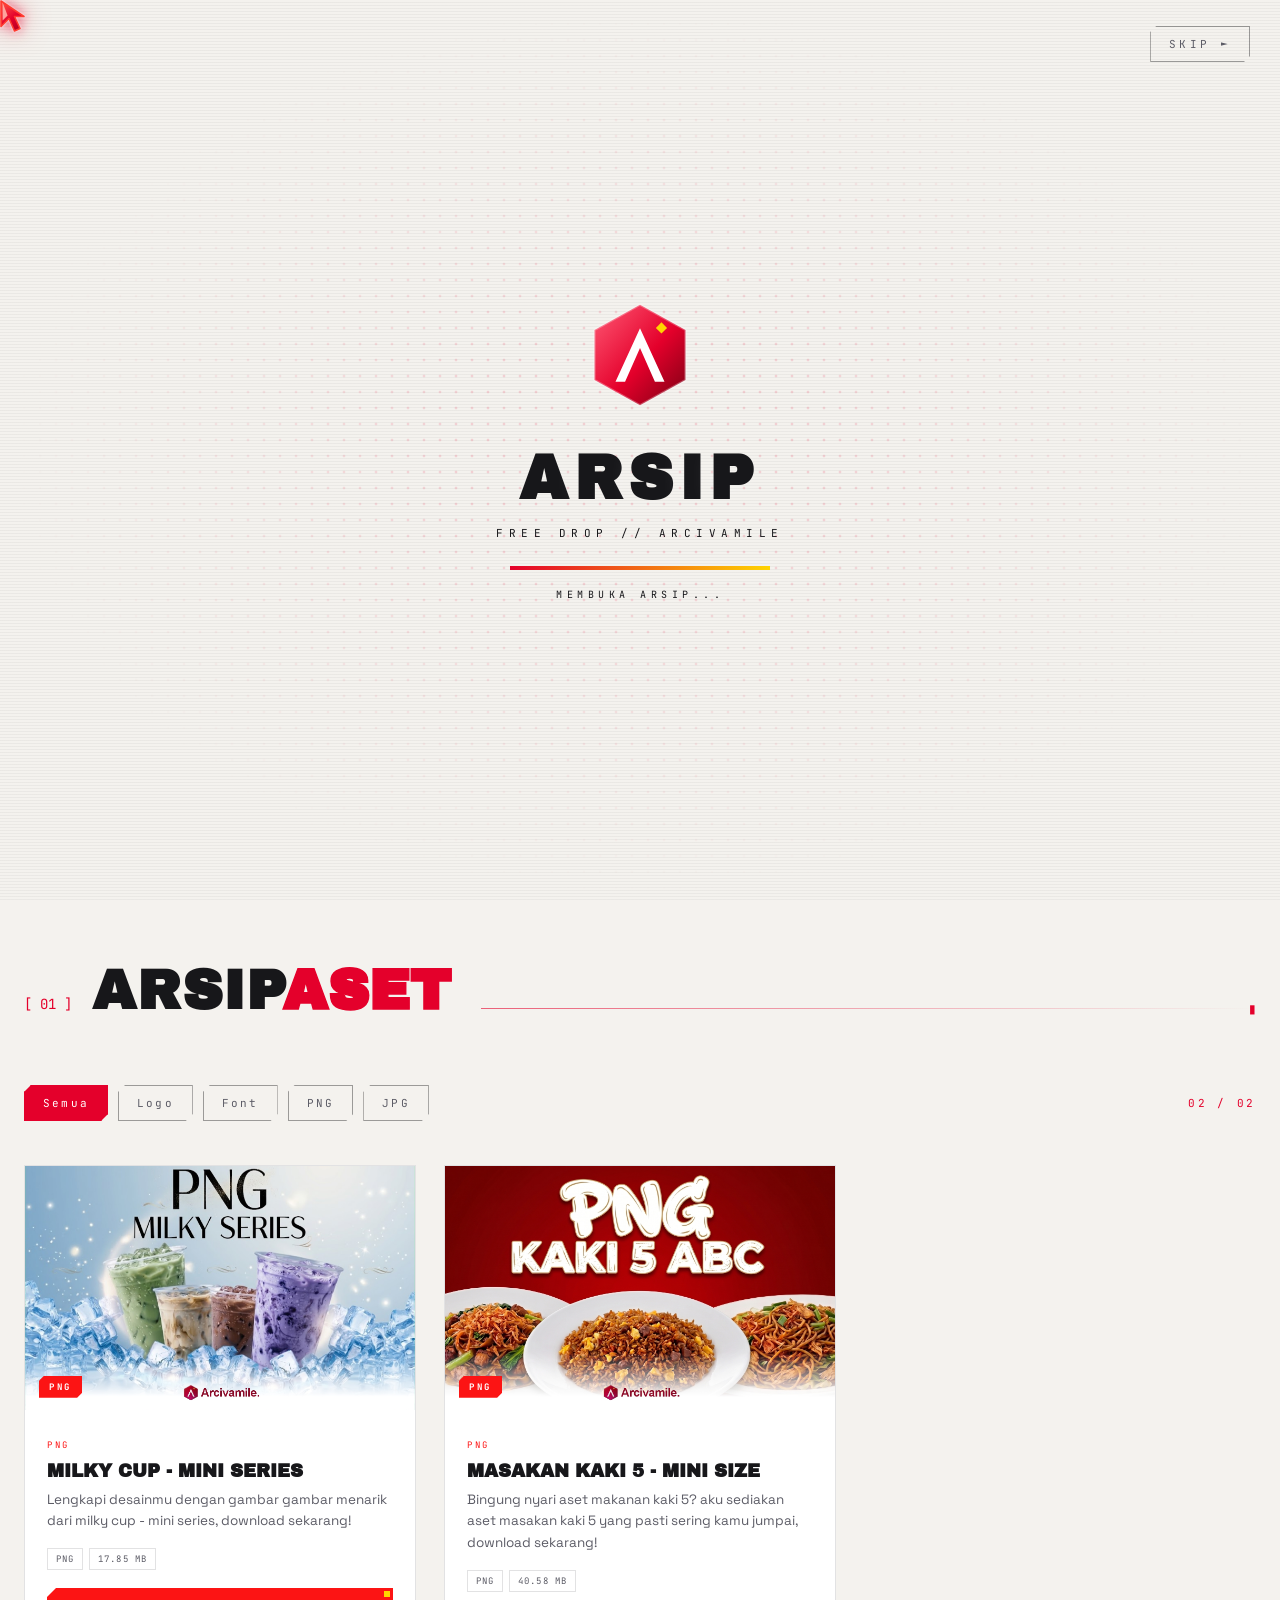
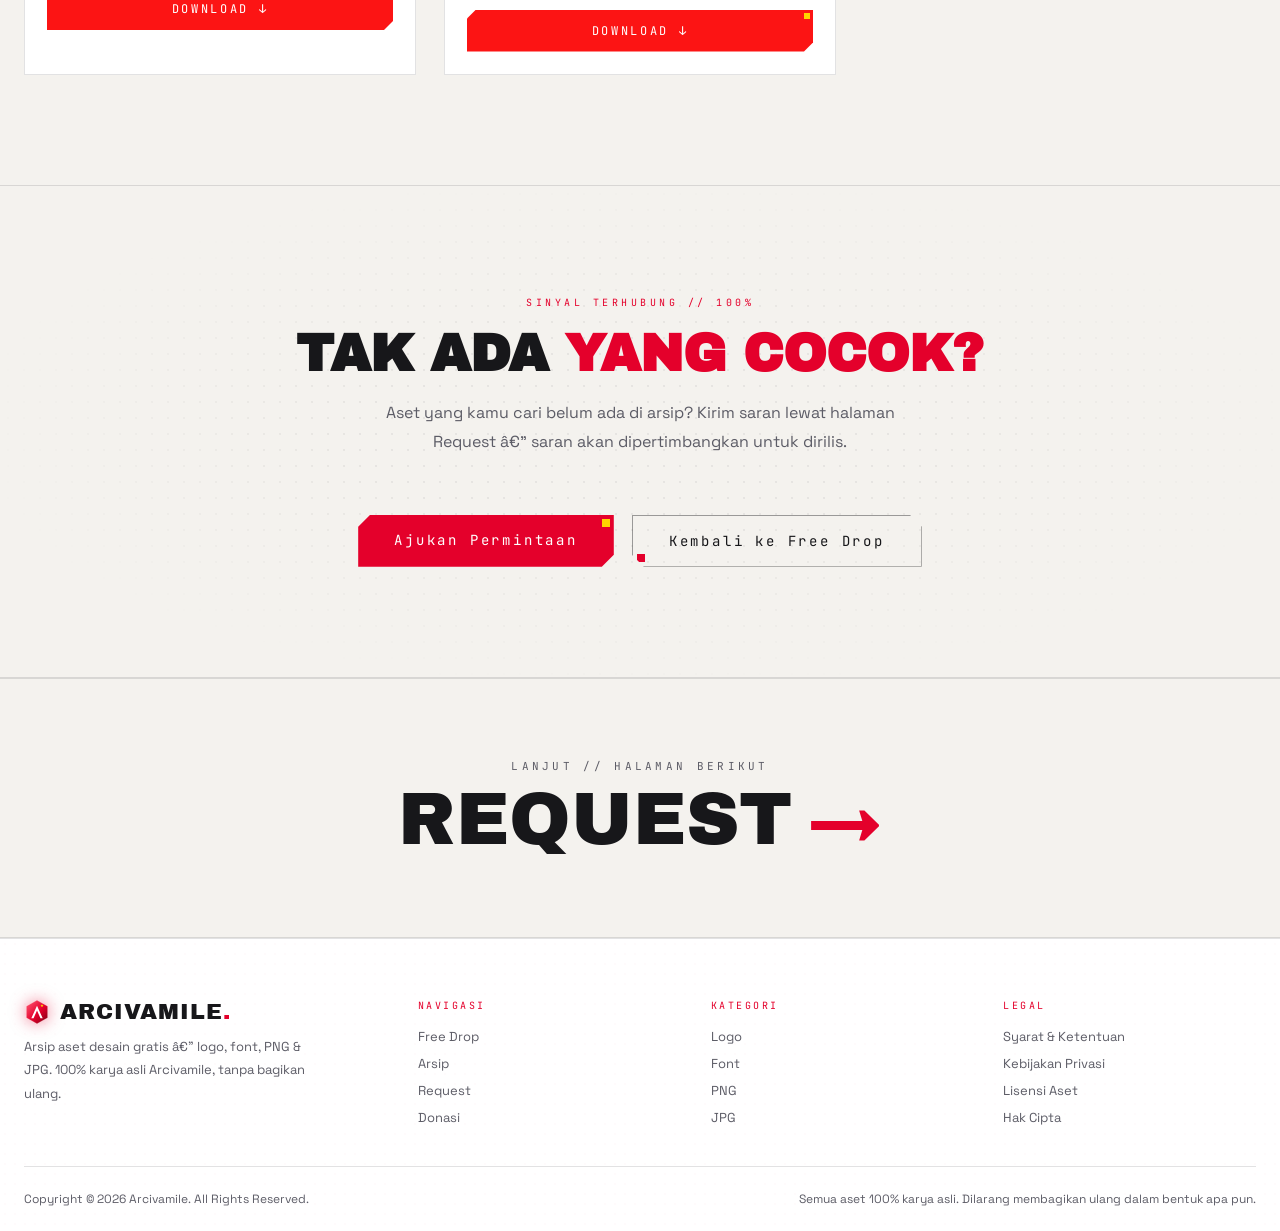
==== arsip.html @ 3e93677a "SEO Updates" ====
<!DOCTYPE html>
<html lang="id" data-theme="light">
<head>
  <meta charset="UTF-8">
  <meta name="viewport" content="width=device-width, initial-scale=1.0">
  <meta name="theme-color" content="#e4002b">
  <!-- ===== GA4 ANALYTICS ===== -->
  <script async src="https://www.googletagmanager.com/gtag/js?id=G-QKJG3S0D83"></script>
  <script>
    window.dataLayer = window.dataLayer || [];
    function gtag() { dataLayer.push(arguments); }
    gtag('js', new Date());
    gtag('config', 'G-QKJG3S0D83');
  </script>
  <link rel="icon" type="image/x-icon" href="favicon/favicon.ico">
  <link rel="icon" type="image/png" sizes="32x32" href="favicon/favicon-32x32.png">
  <link rel="icon" type="image/png" sizes="16x16" href="favicon/favicon-16x16.png">
  <link rel="apple-touch-icon" sizes="180x180" href="favicon/apple-touch-icon.png">
  <link rel="manifest" href="favicon/site.webmanifest">
  <title>ARSIP â€” Unduh Aset Desain Gratis: Logo, Font, PNG &amp; JPG | Arcivamile</title>
  <meta name="description" content="Unduh aset desain gratis 100% karya asli Arcivamile: pack logo, font, PNG transparan & gambar JPG resolusi tinggi. Gratis personal & komersial.">
  <link rel="canonical" href="https://arcivamile.my.id/arsip">
  <meta property="og:type" content="website">
  <meta property="og:site_name" content="ARCIVAMILE">
  <meta property="og:title" content="ARSIP - ARCIVAMILE â€” Aset Desain Gratis">
  <meta property="og:description" content="Semua kategori dalam satu tempat: logo, font, PNG &amp; JPG siap unduh. 100% Gratis">
  <meta property="og:image" content="https://arcivamile.my.id/img/ogdata.png">
  <meta property="og:image:type" content="image/png">
  <meta property="og:image:width" content="1362">
  <meta property="og:image:height" content="639">
  <meta property="og:url" content="https://arcivamile.my.id/arsip">
  <meta name="twitter:card" content="summary_large_image">
  <meta name="twitter:title" content="ARSIP - ARCIVAMILE â€” Aset Desain Gratis">
  <meta name="twitter:description" content="Semua kategori dalam satu tempat: logo, font, PNG &amp; JPG siap unduh. 100% Gratis">
  <meta name="twitter:image" content="https://arcivamile.my.id/img/ogdata.png">
  <script type="application/ld+json">
  {
    "@context": "https://schema.org",
    "@graph": [
      {
        "@type": "WebSite",
        "@id": "https://arcivamile.my.id/#website",
        "name": "ARCIVAMILE",
        "url": "https://arcivamile.my.id/",
        "inLanguage": "id-ID"
      },
      {
        "@type": "BreadcrumbList",
        "@id": "https://arcivamile.my.id/arsip#breadcrumb",
        "itemListElement": [
          {
            "@type": "ListItem",
            "position": 1,
            "name": "Free Drop",
            "item": "https://arcivamile.my.id/freedrop"
          },
          {
            "@type": "ListItem",
            "position": 2,
            "name": "Arsip Aset",
            "item": "https://arcivamile.my.id/arsip"
          }
        ]
      },
      {
        "@type": "ItemList",
        "@id": "https://arcivamile.my.id/arsip#aset",
        "name": "Arsip Aset Gratis Arcivamile",
        "itemListElement": [
          {
            "@type": "ListItem",
            "position": 1,
            "name": "MILKY CUP - MINI SERIES",
            "url": "https://arcivamile.my.id/arsip",
            "image": "https://arcivamile.my.id/img/thumb/pngmilkseries.jpg"
          },
          {
            "@type": "ListItem",
            "position": 2,
            "name": "MASAKAN KAKI 5 - MINI SIZE",
            "url": "https://arcivamile.my.id/arsip",
            "image": "https://arcivamile.my.id/img/thumb/kaki5abc.jpg"
          }
        ]
      }
    ]
  }
  </script>
  <script>
    (function () {
      var t = localStorage.getItem('zzz-theme');
      document.documentElement.setAttribute('data-theme', t === 'dark' ? 'dark' : 'light');
    })();
  </script>
  <link rel="preconnect" href="https://fonts.googleapis.com">
  <link rel="preconnect" href="https://fonts.gstatic.com" crossorigin>
  <link href="https://fonts.googleapis.com/css2?family=Archivo+Black&family=Space+Grotesk:wght@300;400;500;700&family=JetBrains+Mono:wght@400;700&display=swap" rel="stylesheet">
  <link rel="stylesheet" href="css/style.css">
  <link rel="stylesheet" href="css/freebies.css">
</head>
<body>

  <!-- ===== INTRO ===== -->
  <div class="intro" id="intro">
    <div class="intro-noise"></div>
    <div class="intro-halftone"></div>
    <button class="intro-skip" id="introSkip">SKIP &#9658;</button>
    <div class="intro-center">
      <div class="intro-logo" id="introLogo">
        <svg class="logo-svg" viewBox="0 0 48 48" aria-hidden="true">
          <defs>
            <linearGradient id="lgIntro" x1="0" y1="0" x2="1" y2="1">
              <stop offset="0" stop-color="#ff5a75"/>
              <stop offset="0.55" stop-color="#e4002b"/>
              <stop offset="1" stop-color="#7a0013"/>
            </linearGradient>
          </defs>
          <path d="M24 2.5 L43.5 13.3 V34.7 L24 45.5 L4.5 34.7 V13.3 Z" fill="url(#lgIntro)"/>
          <path d="M24 2.5 L43.5 13.3 V34.7 L24 45.5 L4.5 34.7 V13.3 Z" fill="none" stroke="rgba(255,255,255,.28)" stroke-width="1"/>
          <path d="M24 12.5 L34.5 35.5 H30.4 L24 21 L17.6 35.5 H13.5 Z" fill="#fff"/>
          <path d="M33.2 10 L35.6 12.4 L33.2 14.8 L30.8 12.4 Z" fill="#ffd400"/>
        </svg>
      </div>
      <h1 class="intro-name" id="introName">ARSIP</h1>
      <p class="intro-sub">FREE DROP // ARCIVAMILE</p>
      <div class="intro-bar"><i></i></div>
      <p class="intro-loading">MEMBUKA ARSIP<span class="load-dots">...</span></p>
    </div>
  </div>

  <!-- ===== THEME FLASH ===== -->
  <div class="theme-flash" id="themeFlash"></div>

  <!-- ===== SCROLL PROGRESS ===== -->
  <div class="scroll-progress"><i id="scrollBar"></i></div>

  <!-- ===== NAVBAR ===== -->
  <header class="navbar" id="navbar">
    <div class="navbar-inner">
      <span class="nav-corner nc-tl"></span>
      <span class="nav-corner nc-tr"></span>
      <span class="nav-corner nc-bl"></span>
      <span class="nav-corner nc-br"></span>

      <a href="freedrop" class="logo" data-logo>
        <span class="logo-box">
          <svg class="logo-svg" viewBox="0 0 48 48" aria-hidden="true">
            <defs>
              <linearGradient id="lgNav" x1="0" y1="0" x2="1" y2="1">
                <stop offset="0" stop-color="#ff5a75"/>
                <stop offset="0.55" stop-color="#e4002b"/>
                <stop offset="1" stop-color="#7a0013"/>
              </linearGradient>
            </defs>
            <path d="M24 2.5 L43.5 13.3 V34.7 L24 45.5 L4.5 34.7 V13.3 Z" fill="url(#lgNav)"/>
            <path d="M24 2.5 L43.5 13.3 V34.7 L24 45.5 L4.5 34.7 V13.3 Z" fill="none" stroke="rgba(255,255,255,.28)" stroke-width="1"/>
            <path d="M24 12.5 L34.5 35.5 H30.4 L24 21 L17.6 35.5 H13.5 Z" fill="#fff"/>
            <path d="M33.2 10 L35.6 12.4 L33.2 14.8 L30.8 12.4 Z" fill="#ffd400"/>
          </svg>
        </span>
        <span class="logo-text">ARCIVAMILE<span class="logo-dot">.</span></span>
      </a>
      <span class="nav-tag"><i></i><b>FREE DROP</b> // 2026</span>
      <span class="nav-stripe" aria-hidden="true"></span>

      <nav class="nav-links" id="navLinks">
        <a href="freedrop" class="nav-link" data-num="01"><span class="nav-txt">Free Drop</span></a>
        <a href="arsip" class="nav-link active" data-num="02"><span class="nav-txt">Arsip</span></a>
        <a href="request" class="nav-link" data-num="03"><span class="nav-txt">Request</span></a>
        <span class="nav-indicator" id="navIndicator"></span>
      </nav>

      <div class="navbar-right">
        <button class="theme-toggle" id="themeToggle" aria-label="Ganti tema cahaya">
          <span class="tt-sun">&#9728;</span>
          <span class="tt-knob"></span>
          <span class="tt-moon">&#9788;</span>
        </button>
        <a href="arsip" class="nav-cta">Unduh Aset<span class="cta-corners"></span></a>
      </div>

      <button class="burger" id="burger" aria-label="Menu">
        <span></span><span></span><span></span>
      </button>
    </div>
  </header>

  <!-- ===== MOBILE MENU ===== -->
  <div class="mobile-menu" id="mobileMenu">
    <div class="mobile-menu-bg" id="mobileMenuBg"></div>
    <nav class="mobile-menu-links">
      <a href="freedrop" data-num="01">Free Drop</a>
      <a href="arsip" data-num="02" class="active">Arsip</a>
      <a href="request" data-num="03">Request</a>
    </nav>
    <div class="mobile-menu-foot">
      <span>LINK AKTIF // ARSIP</span>
      <span class="mm-static">&#9612;&#9612;&#9612;&#9612;&#9612;&#9612;&#9612;</span>
    </div>
  </div>

  <!-- ===== HERO ARSIP ===== -->
  <section class="fd-hero" id="top">
    <div class="hero-halftone"></div>
    <div class="fd-grid-bg" aria-hidden="true"></div>
    <svg class="fd-reticle" viewBox="0 0 100 100" aria-hidden="true">
      <g fill="none" stroke="rgba(255,255,255,.22)" stroke-width="1.2">
        <circle cx="50" cy="50" r="20"/>
        <circle cx="50" cy="50" r="42" stroke-dasharray="3 7" opacity=".4"/>
        <line x1="50" y1="18" x2="50" y2="30"/>
        <line x1="50" y1="70" x2="50" y2="82"/>
        <line x1="18" y1="50" x2="30" y2="50"/>
        <line x1="70" y1="50" x2="82" y2="50"/>
      </g>
    </svg>
    <div class="fd-vert vert-l">ARSIP ASET // VOL.01</div>
    <div class="fd-vert vert-r">DOWNLOAD / ARCIVAMILE</div>

    <div class="fd-hero-inner">
      <div class="hero-brackets" aria-hidden="true">
        <i class="br-tl"></i><i class="br-tr"></i><i class="br-bl"></i><i class="br-br"></i>
      </div>
      <p class="hero-kicker reveal">// FREE DROP â€” ARSIP ASET GRATIS</p>
      <h1 class="fd-title">
        <span class="line line-1">
          <span class="glitch" data-text="ARSIP">ARSIP</span>
        </span>
        <span class="line line-2">
          <span class="glitch" data-text="ASET.">ASET.</span>
        </span>
      </h1>
      <p class="hero-sub reveal">Semua kategori dalam satu tempat â€” <span class="hl">logo</span>, <span class="hl">font</span>, sampai <span class="hl">PNG</span> &amp; <span class="hl">JPG</span> siap unduh.</p>
      <div class="fd-stats reveal">
        <div class="fd-stat"><b id="statArsip">07</b><span>ARSIP</span></div>
        <div class="fd-stat"><b id="statKategori">07</b><span>KATEGORI</span></div>
        <div class="fd-stat"><b>100%</b><span>GRATIS</span></div>
        <div class="fd-stat"><b>FREE</b><span>LICENSE</span></div>
      </div>
    </div>

    <div class="fd-tape" aria-hidden="true"></div>
    <div class="hero-fade" aria-hidden="true"></div>
  </section>

  <!-- ===== MARQUEE ===== -->
  <div class="marquee">
    <div class="marquee-track">
      <span class="mq-word"><i>LOGO</i></span><span class="mq-star">&#10022;</span><span class="mq-word"><i>FONT</i></span><span class="mq-star">&#10022;</span><span class="mq-word"><i>PNG</i></span><span class="mq-star">&#10022;</span><span class="mq-word"><i>JPG</i></span><span class="mq-star">&#10022;</span><span class="mq-word"><i>LOGO</i></span><span class="mq-star">&#10022;</span><span class="mq-word"><i>FONT</i></span><span class="mq-star">&#10022;</span><span class="mq-word"><i>PNG</i></span><span class="mq-star">&#10022;</span><span class="mq-word"><i>JPG</i></span><span class="mq-star">&#10022;</span><span class="mq-word"><i>LOGO</i></span><span class="mq-star">&#10022;</span><span class="mq-word"><i>FONT</i></span><span class="mq-star">&#10022;</span><span class="mq-word"><i>PNG</i></span><span class="mq-star">&#10022;</span><span class="mq-word"><i>JPG</i></span><span class="mq-star">&#10022;</span>
      <span class="mq-word"><i>LOGO</i></span><span class="mq-star">&#10022;</span><span class="mq-word"><i>FONT</i></span><span class="mq-star">&#10022;</span><span class="mq-word"><i>PNG</i></span><span class="mq-star">&#10022;</span><span class="mq-word"><i>JPG</i></span><span class="mq-star">&#10022;</span><span class="mq-word"><i>LOGO</i></span><span class="mq-star">&#10022;</span><span class="mq-word"><i>FONT</i></span><span class="mq-star">&#10022;</span><span class="mq-word"><i>PNG</i></span><span class="mq-star">&#10022;</span><span class="mq-word"><i>JPG</i></span><span class="mq-star">&#10022;</span><span class="mq-word"><i>LOGO</i></span><span class="mq-star">&#10022;</span><span class="mq-word"><i>FONT</i></span><span class="mq-star">&#10022;</span><span class="mq-word"><i>PNG</i></span><span class="mq-star">&#10022;</span><span class="mq-word"><i>JPG</i></span><span class="mq-star">&#10022;</span>
    </div>
  </div>

  <!-- ===== ARSIP ===== -->
  <section class="section fd-section" id="freebies">
    <div class="section-head reveal">
      <span class="sec-num">[ 01 ]</span>
      <h2 class="sec-title">ARSIP<span class="sec-title-accent">ASET</span></h2>
      <div class="sec-line"></div>
    </div>

    <div class="fd-filter reveal">
      <button class="fd-filter-btn active" data-filter="all">Semua</button>
      <button class="fd-filter-btn" data-filter="logo">Logo</button>
      <button class="fd-filter-btn" data-filter="font">Font</button>
      <button class="fd-filter-btn" data-filter="png">PNG</button>
      <button class="fd-filter-btn" data-filter="jpg">JPG</button>
      <span class="fd-count" id="fdCount">07 / 07</span>
    </div>

    <!--
      ============================================================
      CARA ISI ARSIP (tinggal ganti isinya, tanpa JS apa pun)
      ------------------------------------------------------------
      1. Tiap kategori di bawah sudah punya 1 kartu contoh.
         Tinggal ganti:
           - data-date    : tanggal upload (contoh: 14 Feb 2026)
           - data-format  : format file (contoh: AI / PNG)
           - data-size    : ukuran file (contoh: 10 MB)
           - data-license : lisensi (contoh: Free personal & commercial)
           - data-creator : TETAP "Karya Asli â€” Arcivamile"
              (arsip ini 100% buatan sendiri. DILARANG upload ulang
              aset kreator lain â€” melanggar hak cipta walau PU/CU)
           - <h3>         : nama aset
           - <p>          : deskripsi isi pack
           - src gambar   : taruh di img/thumb/ lalu tulis
                            src="img/thumb/nama-file.png"
           - href="#"     : ganti # dengan link download asli
                            (Google Drive / Mediafire / dll)
      2. Nambah aset lagi: salin 1 blok <article class="fd-card">,
         tempel tepat di bawah kartu kategorinya, lalu isi seperti di atas.
      3. Saat aset sudah jadi beneran, HAPUS baris ini:
         <span class="fd-card-badge">CONTOH // ISI DATA</span>
      4. Jumlah di fdCount, stat "ARSIP / KATEGORI" di hero, dan
         animasi pop semuanya OTOMATIS mengikuti jumlah kartu.
      ============================================================
    -->

    <div class="fd-grid" id="fdGrid">

      <!-- ============================================================
           ====== KATEGORI LOGO  //  warna #e4002b ======
           ============================================================ -->
      <!-- <article class="fd-card reveal"
        data-cat="logo"
        style="--tc:#e4002b"
        data-creator="Karya Asli â€” Arcivamile"
        data-date="1 Jan 2026"
        data-format="AI / PNG"
        data-size="10 MB"
        data-license="Free personal &amp; commercial">
        <span class="fd-card-badge">CONTOH // ISI DATA</span>
        <div class="fd-tile">
          <img class="fd-thumb" src="img/thumb/contoh-logo.png" alt="Logo Pack [NAMA KAMU]" onerror="this.remove()">
          <span>L</span>
          <b>LOGO</b>
        </div>
        <div class="fd-body">
          <span class="fd-cat">LOGO</span>
          <h3>Logo Pack [NAMA KAMU]</h3>
          <p>Ganti deskripsi: jelaskan isi pack ini, jumlah file, dan cocok untuk apa.</p>
          <div class="fd-meta">
            <span>AI / PNG</span><span>10 MB</span><span>0 UNDUH</span>
          </div>
          <a href="#" target="_blank" rel="noopener" class="fd-btn">DOWNLOAD &#8595;<span></span></a>
        </div>
      </article> -->

      <!-- ============================================================
           ====== KATEGORI FONT  //  warna #ff9a00 ======
           ============================================================ -->
      <!-- <article class="fd-card reveal"
        data-cat="font"
        style="--tc:#ff9a00"
        data-creator="Karya Asli â€” Arcivamile"
        data-date="1 Jan 2026"
        data-format="TTF / OTF"
        data-size="5 MB"
        data-license="Free personal &amp; commercial">
        <span class="fd-card-badge">CONTOH // ISI DATA</span>
        <div class="fd-tile">
          <img class="fd-thumb" src="img/thumb/contoh-font.png" alt="Font [NAMA FONT]" onerror="this.remove()">
          <span>F</span>
          <b>FONT</b>
        </div>
        <div class="fd-body">
          <span class="fd-cat">FONT</span>
          <h3>Font [NAMA FONT]</h3>
          <p>Ganti deskripsi: style font, jenis huruf yang didukung, dan lisensinya.</p>
          <div class="fd-meta">
            <span>TTF / OTF</span><span>5 MB</span><span>0 UNDUH</span>
          </div>
          <a href="#" target="_blank" rel="noopener" class="fd-btn">DOWNLOAD &#8595;<span></span></a>
        </div>
      </article> -->

      <!-- ============================================================
           ====== KATEGORI PNG ======
           ============================================================ -->
      <article class="fd-card reveal"
        data-cat="png"
        style="--tc:#fc1414"
        data-creator="Arcivamile"
        data-date="3 Agustus 2026"
        data-format="PNG"
        data-size="17.85 MB"
        data-license="Free personal &amp; commercial">
        <div class="fd-tile">
          <img class="fd-thumb" src="img/thumb/pngmilkseries.jpg" alt="MILKY CUP - MINI SERIES" onerror="this.remove()">
          <span>P</span>
          <b>PNG</b>
        </div>
        <div class="fd-body">
          <span class="fd-cat">PNG</span>
          <h3>MILKY CUP - MINI SERIES</h3>
          <p>Lengkapi desainmu dengan gambar gambar menarik dari milky cup - mini series, download sekarang!</p>
          <div class="fd-meta">
            <span>PNG</span><span>17.85 MB</span>
          </div>
          <a href="https://drive.google.com/uc?export=download&id=1bR7w0iiPsWWa10v8Jj8x-UbnvpKACyRV" target="_blank" rel="noopener" class="fd-btn">DOWNLOAD &#8595;<span></span></a>
        </div>
      </article>

      <article class="fd-card reveal"
        data-cat="png"
        style="--tc:#fc1414"
        data-creator="Arcivamile"
        data-date="7 Agustus 2026"
        data-format="PNG"
        data-size="40.58 MB"
        data-license="Free personal &amp; commercial">
        <div class="fd-tile">
          <img class="fd-thumb" src="img/thumb/kaki5abc.jpg" alt="MASAKAN KAKI 5 - LITE" onerror="this.remove()">
          <span>P</span>
          <b>PNG</b>
        </div>
        <div class="fd-body">
          <span class="fd-cat">PNG</span>
          <h3>MASAKAN KAKI 5 - MINI SIZE</h3>
          <p>Bingung nyari aset makanan kaki 5? aku sediakan aset masakan kaki 5 yang pasti sering kamu jumpai, download sekarang!</p>
          <div class="fd-meta">
            <span>PNG</span><span>40.58 MB</span>
          </div>
          <a href="https://download1589.mediafire.com/7qdciory84yg0Iz1JjrLqosnZ5nzTfSqccRGKcXaoCGQ8jOcPN2BSJCVxzJrerNNorJxx2PA3LsjPiyZLJ-n9_Qzs8KrALTJXCuNfYdCoCXHG_ddX9YHVL3aZVJBpqtbik0mRMerPYYU7kjCzPIOdVvntgNpPbCtxyXJqcjJkA/eexyzyq9jkrub5d/MASAKAN+KAKI+5+ABC+-+LITE.zip" target="_blank" rel="noopener" class="fd-btn">DOWNLOAD &#8595;<span></span></a>
        </div>
      </article>

      <!-- ============================================================
           ====== KATEGORI JPG  //  warna #8a8aff ======
           ============================================================ -->
      <!-- <article class="fd-card reveal"
        data-cat="jpg"
        style="--tc:#8a8aff"
        data-creator="Karya Asli â€” Arcivamile"
        data-date="-"
        data-format="JPG"
        data-size="0 MB"
        data-license="Free personal &amp; commercial">
        <span class="fd-card-badge">PROSES</span>
        <div class="fd-tile">
          <img class="fd-thumb" src="img/thumb/contoh-jpg.jpg" alt="JPG Image" onerror="this.remove()">
          <span>J</span>
          <b>JPG</b>
        </div>
        <div class="fd-body">
          <span class="fd-cat">JPG</span>
          <h3>JPG Image</h3>
          <p>Deskripsi</p>
          <div class="fd-meta">
            <span>JPG</span><span>0 MB</span>
          </div>
          <a href="#" target="_blank" rel="noopener" class="fd-btn">DOWNLOAD &#8595;<span></span></a>
        </div>
      </article> -->

    </div>

    <div class="fd-empty" id="fdEmpty">
      <span class="fd-empty-label">ARSIP KOSONG</span>
      <h3>Belum Ada Aset di Kategori Ini</h3>
      <p>Geser ke kategori lain, atau ajukan permintaan aset gratis.</p>
    </div>
  </section>

  <!-- ===== CTA ===== -->
  <section class="fd-cta">
    <div class="hero-halftone"></div>
    <div class="fd-cta-inner reveal">
      <span class="cp-label">SINYAL TERHUBUNG // 100%</span>
      <h2 class="fd-cta-title">TAK ADA <span class="hl">YANG COCOK?</span></h2>
      <p>Aset yang kamu cari belum ada di arsip? Kirim saran lewat halaman Request â€” saran akan dipertimbangkan untuk dirilis.</p>
      <div class="hero-cta">
        <a href="request" class="btn btn-red">Ajukan Permintaan<span></span></a>
        <a href="freedrop" class="btn btn-ghost">Kembali ke Free Drop<span></span></a>
      </div>
    </div>
  </section>

  <!-- ===== LANJUT KE REQUEST ===== -->
  <section class="fd-next">
    <a href="request" class="fd-next-link">
      <span class="fd-next-label">LANJUT // HALAMAN BERIKUT</span>
      <span class="fd-next-title">REQUEST<span class="fd-next-arrow">&#8594;</span></span>
    </a>
  </section>

  <!-- ===== FOOTER ===== -->
  <footer class="footer">
    <div class="footer-noise"></div>
    <div class="footer-top">
      <div class="footer-brand">
        <div class="footer-logo-row">
          <span class="footer-logo">
            <svg class="logo-svg" viewBox="0 0 48 48" aria-hidden="true">
              <defs>
                <linearGradient id="lgFoot" x1="0" y1="0" x2="1" y2="1">
                  <stop offset="0" stop-color="#ff5a75"/>
                  <stop offset="0.55" stop-color="#e4002b"/>
                  <stop offset="1" stop-color="#7a0013"/>
                </linearGradient>
              </defs>
              <path d="M24 2.5 L43.5 13.3 V34.7 L24 45.5 L4.5 34.7 V13.3 Z" fill="url(#lgFoot)"/>
              <path d="M24 2.5 L43.5 13.3 V34.7 L24 45.5 L4.5 34.7 V13.3 Z" fill="none" stroke="rgba(255,255,255,.28)" stroke-width="1"/>
              <path d="M24 12.5 L34.5 35.5 H30.4 L24 21 L17.6 35.5 H13.5 Z" fill="#fff"/>
              <path d="M33.2 10 L35.6 12.4 L33.2 14.8 L30.8 12.4 Z" fill="#ffd400"/>
            </svg>
          </span>
          <span class="footer-name">ARCIVAMILE<span class="logo-dot">.</span></span>
        </div>
        <p>Arsip aset desain gratis â€” logo, font, PNG &amp; JPG. 100% karya asli Arcivamile, tanpa bagikan ulang.</p>
      </div>
      <div class="footer-col">
        <span class="footer-col-title">NAVIGASI</span>
        <a href="freedrop">Free Drop</a>
        <a href="arsip">Arsip</a>
        <a href="request">Request</a>
        <a href="freedrop#donasi">Donasi</a>
      </div>
      <div class="footer-col">
        <span class="footer-col-title">KATEGORI</span>
        <a href="arsip">Logo</a>
        <a href="arsip">Font</a>
        <a href="arsip">PNG</a>
        <a href="arsip">JPG</a>
      </div>
      <div class="footer-col">
        <span class="footer-col-title">LEGAL</span>
        <a href="#" data-legal="terms">Syarat &amp; Ketentuan</a>
        <a href="#" data-legal="privacy">Kebijakan Privasi</a>
        <a href="#" data-legal="license">Lisensi Aset</a>
        <a href="#" data-legal="copyright">Hak Cipta</a>
      </div>
    </div>
    <div class="footer-bottom">
      <p>Copyright &copy; 2026 Arcivamile. All Rights Reserved.</p>
      <p class="footer-tip">Semua aset 100% karya asli. Dilarang membagikan ulang dalam bentuk apa pun.</p>
    </div>
  </footer>

  <!-- ===== POPUP INFO DOWNLOAD ===== -->
  <div class="fd-modal" id="fdModal">
    <div class="fd-modal-bg" id="fdModalBg"></div>
    <div class="fd-modal-panel">
      <span class="fd-modal-cat" id="mCat">ASET</span>
      <h3 id="mTitle">Judul Aset</h3>
      <p id="mDesc">Deskripsi aset.</p>
      <div class="fd-modal-info">
        <div><span>KREATOR</span><b id="mCreator">-</b></div>
        <div><span>DIUPLOAD</span><b id="mDate">-</b></div>
        <div><span>FORMAT</span><b id="mFormat">-</b></div>
        <div><span>UKURAN</span><b id="mSize">-</b></div>
        <div class="fd-modal-license"><span>LISENSI</span><b id="mLicense">-</b></div>
      </div>
      <p class="fd-modal-note">Aset ini merupakan karya asli Arcivamile. Dengan mengunduh, kamu menyatakan tidak akan membagikan ulang aset ini dalam bentuk apa pun.</p>
      <div class="fd-modal-guard" id="fdGuard">
        <div class="fd-guard-box">
          <span class="fd-guard-label">VERIFIKASI MANUSIA // ANTI-SPAM</span>
          <div id="cf-turnstile"></div>
          <button type="button" class="fd-guard-fallback" id="fdGuardFallback" hidden>SAYA BUKAN ROBOT &#10003;</button>
          <label class="fd-guard-agree">
            <input type="checkbox" id="fdAgree">
            <span>Saya setuju untuk <b>tidak membagikan ulang</b> aset ini, dan mengakui bahwa aset ini adalah <b>karya asli Arcivamile</b>. Dilarang mengunggah ulang dalam bentuk apa pun.</span>
          </label>
          <p class="fd-guard-msg" id="fdGuardMsg"></p>
        </div>
      </div>
      <div class="fd-modal-actions">
        <a href="#" target="_blank" rel="noopener" class="btn btn-red locked" id="mDownload"><span class="fd-mdl-label">VERIFIKASI DULU</span><span></span></a>
        <a href="#" class="btn btn-ghost" id="mClose">TUTUP<span></span></a>
      </div>
    </div>
  </div>

  <!-- cursor -->
  <div class="cursor" id="cursor" aria-hidden="true">
    <svg viewBox="0 0 32 32" fill="none" xmlns="http://www.w3.org/2000/svg" aria-hidden="true">
      <defs>
        <linearGradient id="curGrad" x1="1" y1="1" x2="24" y2="31" gradientUnits="userSpaceOnUse">
          <stop offset="0" stop-color="#ff5a4a"/>
          <stop offset=".55" stop-color="#e4002b"/>
          <stop offset="1" stop-color="#a3001f"/>
        </linearGradient>
      </defs>
      <path class="cur-glow" d="M1 1 L1 26.5 L9 18.5 L14.5 31 L20 28.5 L14.5 16.5 L24 16.5 Z" fill="url(#curGrad)" stroke="#ff3b30" stroke-width="1.6" stroke-linejoin="round" stroke-linecap="round"/>
      <path class="cur-tip" d="M2.6 2.6 L2.6 20.5 L7.6 15.5 Z" fill="#ffb3a7" opacity=".9"/>
    </svg>
  </div>

  <script src="https://challenges.cloudflare.com/turnstile/v0/api.js?render=explicit" async defer></script>
  <!-- ===== POPUP LEGAL ===== -->
  <div class="fd-legal-modal" id="fdLegalModal">
    <div class="fd-legal-bg" id="fdLegalBg"></div>
    <div class="fd-legal-panel">
      <div class="fd-legal-head">
        <span class="fd-legal-cat" id="legalCat">LEGAL</span>
        <button class="fd-legal-close" id="legalClose" aria-label="Tutup">&#10005;</button>
      </div>
      <h3 id="legalTitle">Dokumen</h3>
      <div class="fd-legal-body" id="legalBody"></div>
      <p class="fd-legal-foot">Terakhir diperbarui: 2 Agustus 2026</p>
    </div>
  </div>

  <script src="js/freebies.js"></script>
</body>
</html>
---- css/style.css ----
/* ---------- THEME TOKENS ---------- */
:root {
  --red: #e4002b;
  --red-dark: #a3001f;
  --yellow: #ffd400;
  --font-display: 'Archivo Black', sans-serif;
  --font-body: 'Space Grotesk', sans-serif;
  --font-mono: 'JetBrains Mono', monospace;
  color-scheme: dark;

  /* dark */
  --bg: #0a0a0c;
  --bg-2: #111114;
  --bg-3: #1a1a1f;
  --text: #f4f4f5;
  --muted: #9b9ba3;
  --border: rgba(255,255,255,.08);
  --border-strong: rgba(255,255,255,.3);
  --halftone: rgba(255,255,255,.05);
  --scanline: rgba(255,255,255,.025);
  --kicker: #ffd400;
  --accent-text: #ffd400;
  --tag-text: #ffd400;
  --tag-border: rgba(255,212,0,.35);
  --hud-bg: rgba(10,10,12,.55);
  --navbar-bg: rgba(10,10,12,.55);
  --navbar-bg-solid: rgba(10,10,12,.9);
  --chip-text: #ffd400;
  --shadow: rgba(0,0,0,.6);
}

[data-theme="light"] {
  color-scheme: light;
  --bg: #f4f2ee;
  --bg-2: #ffffff;
  --bg-3: #e7e4de;
  --text: #17171a;
  --muted: #5c5c66;
  --border: rgba(20,20,24,.12);
  --border-strong: rgba(20,20,24,.4);
  --halftone: rgba(20,20,24,.06);
  --scanline: rgba(20,20,24,.045);
  --kicker: #e4002b;
  --accent-text: #e4002b;
  --tag-text: #7a5c00;
  --tag-border: rgba(160,120,0,.4);
  --hud-bg: rgba(255,255,255,.82);
  --navbar-bg: rgba(244,242,238,.72);
  --navbar-bg-solid: rgba(244,242,238,.93);
  --chip-text: #a3001f;
  --shadow: rgba(0,0,0,.18);
}

/* ---------- BASE ---------- */
* { margin: 0; padding: 0; box-sizing: border-box; }

html { scroll-behavior: smooth; }

body {
  background: var(--bg);
  color: var(--text);
  font-family: var(--font-body);
  overflow-x: hidden;
  cursor: none;
  transition: background-color .5s ease, color .5s ease,
              opacity .32s ease, transform .32s ease;
}
body.leaving { opacity: 0; transform: scale(.985); }

* { cursor: none !important; }

@media (max-width: 768px) {
  body { cursor: auto; }
  * { cursor: auto !important; }
  .cursor { display: none; }
}

::selection { background: var(--red); color: #fff; }

::-webkit-scrollbar { width: 10px; }
::-webkit-scrollbar-track { background: var(--bg); }
::-webkit-scrollbar-thumb { background: var(--red); border: 2px solid var(--bg); }

.hl { color: var(--red); }

.navbar, .mobile-menu-bg, .hero-hud, .chip, .stat, .skill-card, .proj-card,
.channel, .footer, .scroll-progress, .contact-form input, .contact-form textarea,
.about-img, .theme-toggle {
  transition: background-color .5s ease, border-color .5s ease, color .5s ease;
}

/* ---------- helpers ---------- */

.reveal {
  opacity: 0;
  transform: translateY(34px);
  transition: opacity .8s cubic-bezier(.2,.7,.2,1), transform .8s cubic-bezier(.2,.7,.2,1);
}
.reveal.in { opacity: 1; transform: translateY(0); }

/* ============================================================
   INTRO — before entering the site
   ============================================================ */
.intro {
  position: fixed; inset: 0; z-index: 2000;
  background: var(--bg);
  display: grid; place-items: center;
  overflow: hidden;
  cursor: pointer;
  transition: transform .85s cubic-bezier(.8,0,.2,1) .2s;
}
.intro::before {
  content: '';
  position: absolute; inset: 0;
  background: var(--red);
  transform: translateY(101%);
  transition: transform .55s cubic-bezier(.8,0,.2,1);
}
.intro.exiting::before { transform: translateY(0); }
.intro.exiting { transform: translateY(-101%); }
.intro.done { display: none; }

.intro-halftone {
  position: absolute; inset: 0;
  background-image: radial-gradient(rgba(228,0,43,.14) 1.5px, transparent 1.6px);
  background-size: 16px 16px;
  mask-image: radial-gradient(ellipse at center, #000 20%, transparent 70%);
}
.intro-noise {
  position: absolute; inset: 0;
  background-image: repeating-linear-gradient(0deg, var(--scanline) 0 1px, transparent 1px 3px);
  animation: introStatic .25s steps(2) infinite;
}
@keyframes introStatic {
  0% { transform: translateY(0); }
  50% { transform: translateY(-12px); }
  100% { transform: translateY(6px); }
}
.intro-center { position: relative; z-index: 2; text-align: center; padding: 24px; }
.intro-logo {
  width: 112px; height: 112px;
  margin: 0 auto 34px;
  filter: drop-shadow(0 0 30px rgba(228,0,43,.5));
  animation: introLogoIn .9s ease-out .2s both,
             introLogoPulse 2.4s ease 1.4s infinite,
             introLogoGlitch 4.5s steps(2) 2.1s infinite;
}
@keyframes introLogoIn {
  0% { opacity: 0; transform: rotate(-14deg) scale(.65); filter: blur(12px); }
  22% { opacity: 1; transform: rotate(5deg) scale(1.06); }
  38% { opacity: .3; transform: rotate(-6deg) scale(.92); }
  55% { opacity: 1; transform: rotate(3deg) scale(1.02); }
  75% { opacity: .6; }
  100% { opacity: 1; transform: rotate(0) scale(1); filter: blur(0); }
}
@keyframes introLogoPulse {
  0%,100% { filter: drop-shadow(0 0 30px rgba(228,0,43,.45)); }
  50% { filter: drop-shadow(0 0 70px rgba(255,61,90,.9)); }
}
@keyframes introLogoGlitch {
  0%, 88%, 100% { transform: translateX(0) rotate(0); opacity: 1; }
  90% { transform: translateX(-5px) rotate(-3deg); opacity: .5; }
  92% { transform: translateX(5px) rotate(2deg); opacity: 1; }
  94% { transform: translateX(-3px); opacity: .7; }
  96% { transform: translateX(2px); opacity: 1; }
}

.intro-name {
  font-family: var(--font-display);
  font-size: clamp(32px, 7vw, 62px);
  letter-spacing: .1em;
  color: var(--text);
  margin-bottom: 14px;
  text-shadow: 0 0 24px rgba(255,255,255,.18);
}
.intro-name span {
  display: inline-block;
  opacity: 0;
  animation: introLetter .5s ease-out forwards;
}
@keyframes introLetter {
  0% { opacity: 0; transform: translateX(-16px) skewX(-10deg); filter: blur(6px); }
  25% { opacity: .9; transform: translateX(5px) skewX(6deg); }
  40% { opacity: .25; }
  55% { opacity: 1; transform: translateX(-3px) skewX(-4deg); }
  70% { opacity: .5; }
  85% { opacity: 1; transform: translateX(2px) skewX(2deg); }
  100% { opacity: 1; transform: translateX(0) skewX(0); filter: blur(0); }
}

.intro-name.glitching {
  animation: introNameGlitch 3.6s steps(2) infinite;
}
@keyframes introNameGlitch {
  0%, 87%, 100% { transform: none; opacity: 1; text-shadow: 0 0 24px rgba(255,255,255,.18); }
  89% { transform: translate(-4px, 2px) skewX(-5deg); clip-path: inset(0 0 45% 0); text-shadow: -3px 0 0 rgba(255,255,255,.5), 3px 0 0 rgba(255,255,255,.4); }
  91% { transform: translate(4px, -2px); clip-path: inset(45% 0 12% 0); opacity: .55; }
  93% { transform: translate(-3px, 1px) skewX(4deg); clip-path: inset(22% 0 40% 0); text-shadow: 3px 0 0 rgba(255,255,255,.45); }
  95% { transform: translate(2px, 0); opacity: .8; }
  97% { transform: none; }
}

.intro-sub {
  font-family: var(--font-mono);
  font-size: 11px; letter-spacing: .5em;
  color: var(--text);
  opacity: 0;
  animation: introFade 1s ease 1.6s forwards;
}
@keyframes introFade { to { opacity: 1; } }

.intro-bar {
  width: 260px; height: 4px;
  margin: 26px auto 0;
  background: var(--bg-3);
  overflow: hidden;
}
.intro-bar i {
  display: block; height: 100%; width: 0%;
  background: linear-gradient(90deg, var(--red), var(--yellow));
  animation: introLoad 2.3s ease-in-out .55s forwards;
}
@keyframes introLoad { to { width: 100%; } }

.intro-loading {
  margin-top: 18px;
  font-family: var(--font-mono);
  font-size: 10px; letter-spacing: .45em;
  color: var(--text);
  opacity: 0;
  animation: introFade .6s ease 2.8s forwards;
}
.load-dots { animation: preBlink 1s steps(2) infinite; }

.intro-skip {
  position: absolute; top: 26px; right: 30px; z-index: 3;
  font-family: var(--font-mono); font-size: 11px; letter-spacing: .3em;
  color: var(--muted);
  background: transparent; border: 1px solid var(--border-strong);
  padding: 10px 18px; cursor: pointer;
  clip-path: polygon(6px 0, 100% 0, 100% calc(100% - 6px), calc(100% - 6px) 100%, 0 100%, 0 6px);
  transition: all .3s ease;
  opacity: 0;
  animation: introFade .6s ease 2.9s forwards;
}
.intro-skip:hover { color: var(--text); border-color: var(--red); }

html.no-scroll { overflow: hidden; }

.hero-kicker, .hero-sub { animation: none; opacity: 0; }
.entered .hero-kicker { animation: kickerIn 1s ease .35s backwards; }
.entered .hero-sub { animation: kickerIn 1s ease .6s backwards; }

/* ============================================================
   THEME FLASH + SCROLL PROGRESS + TV STATIC
   ============================================================ */
.theme-flash {
  position: fixed; inset: 0; z-index: 1600;
  background: var(--red);
  opacity: 0; pointer-events: none;
  transition: opacity .3s ease;
}
.theme-flash.show { opacity: .14; }

.scroll-progress {
  position: fixed; top: 0; left: 0; width: 100%; height: 3px;
  z-index: 1200; background: var(--bg-3);
}
.scroll-progress i {
  display: block; height: 100%; width: 0%;
  background: linear-gradient(90deg, var(--red), var(--yellow));
  box-shadow: 0 0 12px var(--red);
}

.tv-static {
  position: fixed; inset: 0; z-index: 999;
  pointer-events: none;
  background-image: repeating-linear-gradient(0deg, var(--scanline) 0 1px, transparent 1px 3px);
}

/* ============================================================
   NAVBAR  ★ MAIN FEATURE
   ============================================================ */
.navbar {
  position: fixed; top: 0; left: 0; width: 100%;
  z-index: 1000;
  transform: translateY(-110%);
  background: var(--navbar-bg);
  backdrop-filter: blur(14px);
  -webkit-backdrop-filter: blur(14px);
  border-bottom: 1px solid var(--border);
}
.navbar.loaded { transform: translateY(0); transition: transform .55s cubic-bezier(.7,0,.2,1); }

.navbar.hidden { transform: translateY(-110%); }

.navbar.scrolled {
  background: var(--navbar-bg-solid);
  box-shadow: 0 8px 30px var(--shadow), 0 1px 0 var(--red);
}

.navbar::after {
  content: '';
  position: absolute; left: 0; bottom: -1px; height: 2px; width: 100%;
  background: linear-gradient(90deg, transparent, var(--red) 20%, var(--yellow) 80%, transparent);
  opacity: 0;
  transform: scaleX(.2);
  transition: opacity .5s ease, transform .5s ease;
}
.navbar.scrolled::after { opacity: 1; transform: scaleX(1); }

.navbar-inner {
  max-width: 1400px; margin: 0 auto;
  padding: 0 32px;
  height: 74px;
  position: relative;
  display: flex; align-items: center; justify-content: space-between;
  gap: 24px;
}

/* --- dekorasi panel (desktop) --- */
.nav-corner {
  position: absolute; width: 11px; height: 11px;
  z-index: 3; pointer-events: none;
  opacity: 0;
}
.nc-tl { top: 9px; left: 9px; border-top: 2px solid var(--yellow); border-left: 2px solid var(--yellow); }
.nc-tr { top: 9px; right: 9px; border-top: 2px solid var(--red); border-right: 2px solid var(--red); }
.nc-bl { bottom: 9px; left: 9px; border-bottom: 2px solid var(--red); border-left: 2px solid var(--red); }
.nc-br { bottom: 9px; right: 9px; border-bottom: 2px solid var(--yellow); border-right: 2px solid var(--yellow); }

.nav-tag {
  display: none;
  align-items: center; gap: 9px;
  font-family: var(--font-mono);
  font-size: 9px; letter-spacing: .3em;
  color: var(--muted);
  white-space: nowrap;
}
.nav-tag i { width: 6px; height: 6px; background: #4ade80; animation: preBlink 1.2s steps(2) infinite; flex-shrink: 0; }
.nav-tag b { color: var(--text); font-weight: 400; }

.nav-stripe {
  display: none;
  width: 18px; height: 34px;
  flex-shrink: 0;
  background: repeating-linear-gradient(-45deg, rgba(228,0,43,.6) 0 4px, rgba(255,212,0,.45) 4px 8px);
  background-size: 11.3px 11.3px;
  animation: stripeMove .7s linear infinite;
  opacity: .55;
  mask-image: linear-gradient(to bottom, transparent, #000 25%, #000 75%, transparent);
  -webkit-mask-image: linear-gradient(to bottom, transparent, #000 25%, #000 75%, transparent);
}
@keyframes stripeMove { to { background-position: 11.3px 0; } }

/* --- logo --- */
.logo {
  display: flex; align-items: center; gap: 10px;
  text-decoration: none; color: var(--text);
  font-family: var(--font-display); font-size: 15px;
  letter-spacing: .04em;
  transition: color .3s;
}
.logo-box {
  width: 40px; height: 40px;
  display: block;
  filter: drop-shadow(0 0 10px rgba(228,0,43,.5));
  transition: transform .35s cubic-bezier(.34,1.56,.64,1), filter .35s ease;
}
.logo-svg { width: 100%; height: 100%; display: block; }
.logo:hover .logo-box {
  transform: scale(1.14) rotate(-4deg);
  filter: drop-shadow(0 0 18px rgba(228,0,43,.9));
}
.logo-dot { color: var(--red); }

.logo:hover .logo-text { animation: logoGlitch .4s steps(2) 2; }
@keyframes logoGlitch {
  0% { transform: translateX(0); opacity: 1; }
  25% { transform: translateX(-2px); opacity: .6; color: var(--yellow); }
  50% { transform: translateX(2px); opacity: 1; }
  75% { transform: translateX(-1px); opacity: .7; color: var(--red); }
  100% { transform: translateX(0); opacity: 1; }
}

/* --- nav links --- */
.nav-links {
  position: relative;
  display: flex; align-items: center; gap: 6px;
}

.nav-indicator {
  position: absolute; bottom: 2px; left: 0;
  height: 3px; width: 40px;
  background: var(--red);
  box-shadow: 0 0 12px rgba(228,0,43,.9);
  clip-path: polygon(6px 0, 100% 0, calc(100% - 6px) 100%, 0 100%);
  transition: left .45s cubic-bezier(.7,0,.3,1), width .45s cubic-bezier(.7,0,.3,1);
  z-index: 3;
  pointer-events: none;
}
.nav-indicator::after {
  content: '';
  position: absolute; top: -3px; left: 0; width: 100%; height: 3px;
  background: rgba(255,212,0,.85);
  clip-path: inherit;
}

.nav-link {
  position: relative;
  text-decoration: none;
  color: var(--muted);
  font-size: 14px; font-weight: 500;
  letter-spacing: .14em;
  padding: 12px 18px;
  overflow: hidden;
  transition: color .35s ease;
  isolation: isolate;
}

.nav-link::before {
  content: attr(data-num);
  font-family: var(--font-mono);
  font-size: 9px;
  color: var(--red);
  opacity: 0;
  margin-right: 2px;
  display: inline-block;
  vertical-align: super;
  transform: translateY(6px);
  transition: all .35s ease;
}

.nav-link::after {
  content: '';
  position: absolute; inset: 0;
  z-index: -1;
  background-image: radial-gradient(rgba(228,0,43,.16) 1.2px, transparent 1.3px);
  background-size: 7px 7px;
  clip-path: inset(100% 0 0 0);
  transition: clip-path .45s cubic-bezier(.7,0,.3,1);
}

.nav-link .nav-txt { position: relative; z-index: 1; }

.nav-link .nav-txt::before {
  content: '';
  position: absolute; inset: -3px -8px;
  z-index: -1;
  background: var(--red);
  box-shadow: 0 0 16px rgba(228,0,43,.6);
  transform: skewX(-14deg) scaleY(0);
  transform-origin: bottom;
  transition: transform .32s cubic-bezier(.7,0,.3,1);
}
.nav-link:hover .nav-txt::before, .nav-link.active .nav-txt::before {
  transform: skewX(-14deg) scaleY(1);
}

.nav-link:hover, .nav-link.active { color: var(--text); }
.nav-link:hover::after { clip-path: inset(0 0 0 0); }
.nav-link:hover::before, .nav-link.active::before { opacity: 1; transform: translateY(0); }

.nav-link:hover .nav-txt, .nav-link.active .nav-txt { color: #fff; text-shadow: 0 0 18px rgba(228,0,43,.8); }
.nav-link.active::after { clip-path: inset(0 0 0 0); }

.nav-link .nav-txt::after {
  content: '';
  position: absolute; left: 0; bottom: -4px;
  width: 100%; height: 2px;
  background: var(--yellow);
  transform: scaleX(0);
  transform-origin: left;
  transition: transform .4s cubic-bezier(.7,0,.3,1);
}
.nav-link:hover .nav-txt::after, .nav-link.active .nav-txt::after { transform: scaleX(1); }

/* --- navbar right (toggle + cta) --- */
.navbar-right {
  display: flex; align-items: center; gap: 16px;
}

/* --- theme toggle --- */
.theme-toggle {
  position: relative;
  width: 66px; height: 32px;
  background: var(--bg-3);
  border: 1px solid var(--border-strong);
  cursor: pointer;
  display: flex; align-items: center; justify-content: space-between;
  padding: 0 9px;
  clip-path: polygon(6px 0, 100% 0, 100% calc(100% - 6px), calc(100% - 6px) 100%, 0 100%, 0 6px);
  overflow: hidden;
}
.theme-toggle:hover { border-color: var(--red); box-shadow: 0 0 14px rgba(228,0,43,.25); }
.tt-sun, .tt-moon {
  position: relative; z-index: 1;
  font-size: 13px; line-height: 1;
  transition: color .35s ease, transform .45s cubic-bezier(.34,1.56,.64,1);
}
.tt-sun { color: var(--muted); }
.tt-moon { color: var(--muted); }
[data-theme="dark"] .tt-moon { color: var(--yellow); transform: scale(1.15); }
[data-theme="light"] .tt-sun { color: #e8761f; transform: scale(1.15) rotate(30deg); }
.tt-knob {
  position: absolute; top: 2px; left: 2px;
  width: 29px; height: 26px;
  background: var(--red);
  z-index: 0;
  clip-path: polygon(4px 0, 100% 0, 100% calc(100% - 4px), calc(100% - 4px) 100%, 0 100%, 0 4px);
  transition: transform .4s cubic-bezier(.7,0,.3,1), background .4s ease;
}
[data-theme="light"] .tt-knob { transform: translateX(33px); background: var(--yellow); }

/* --- CTA --- */
.nav-cta {
  position: relative;
  text-decoration: none;
  font-family: var(--font-mono);
  font-size: 12px; letter-spacing: .18em;
  color: #fff;
  background: var(--red);
  padding: 12px 26px;
  clip-path: polygon(10px 0, 100% 0, 100% calc(100% - 10px), calc(100% - 10px) 100%, 0 100%, 0 10px);
  transition: background .3s ease, transform .3s cubic-bezier(.34,1.56,.64,1);
}
.nav-cta:hover {
  background: var(--yellow);
  color: #000;
  transform: translateY(-2px);
}
.nav-cta:active { transform: translateY(0) scale(.96); }
.cta-corners::before, .cta-corners::after {
  content: '';
  position: absolute; width: 6px; height: 6px;
  background: var(--yellow);
  transition: all .3s ease;
}
.cta-corners::before { top: 3px; left: 3px; }
.cta-corners::after { bottom: 3px; right: 3px; }
.nav-cta:hover .cta-corners::before { background: var(--red); transform: translate(-2px,-2px); }
.nav-cta:hover .cta-corners::after { background: var(--red); transform: translate(2px,2px); }

/* --- burger --- */
.burger {
  display: none;
  width: 44px; height: 44px;
  background: transparent; border: 1px solid var(--border-strong);
  cursor: pointer;
  flex-direction: column; align-items: center; justify-content: center; gap: 6px;
  transition: border-color .3s, background-color .5s ease;
}
.burger span {
  display: block; width: 20px; height: 2px;
  background: var(--text);
  transition: all .4s cubic-bezier(.7,0,.3,1);
}
.burger.open span:nth-child(1) { transform: translateY(8px) rotate(45deg); background: var(--red); }
.burger.open span:nth-child(2) { opacity: 0; transform: scaleX(0); }
.burger.open span:nth-child(3) { transform: translateY(-8px) rotate(-45deg); background: var(--red); }

/* ============================================================
   MOBILE MENU
   ============================================================ */
.mobile-menu {
  position: fixed; inset: 0; z-index: 900;
  visibility: hidden;
  pointer-events: none;
}
.mobile-menu-bg {
  position: absolute; inset: 0;
  background: var(--bg);
  clip-path: circle(0% at 100% 0);
  background-image: radial-gradient(rgba(228,0,43,.08) 1.5px, transparent 1.6px);
  background-size: 14px 14px;
}
.mobile-menu.open { visibility: visible; pointer-events: auto; }
.mobile-menu.open .mobile-menu-bg { clip-path: circle(150% at 100% 0); transition: clip-path .7s cubic-bezier(.7,0,.3,1); }

.mobile-menu-links {
  position: relative; z-index: 1;
  height: 100%;
  display: flex; flex-direction: column;
  align-items: center; justify-content: center; gap: 10px;
  padding-top: 60px;
}
.mobile-menu-links a {
  position: relative;
  color: var(--text);
  text-decoration: none;
  font-family: var(--font-display);
  font-size: clamp(30px, 8vw, 48px);
  padding: 4px 18px;
  opacity: 0;
  transform: translateY(40px) rotate(2deg);
  transition: all .55s cubic-bezier(.34,1.56,.64,1);
}
.mobile-menu-links a::before {
  content: attr(data-num);
  font-family: var(--font-mono); font-size: 12px;
  color: var(--red);
  vertical-align: super; margin-right: 6px;
}
.mobile-menu-links a:hover { color: var(--red); letter-spacing: .1em; }
.mobile-menu.open .mobile-menu-links a {
  opacity: 1; transform: translateY(0) rotate(0deg);
}
.mobile-menu.open .mobile-menu-links a:nth-child(1) { transition-delay: .25s; }
.mobile-menu.open .mobile-menu-links a:nth-child(2) { transition-delay: .33s; }
.mobile-menu.open .mobile-menu-links a:nth-child(3) { transition-delay: .41s; }
.mobile-menu.open .mobile-menu-links a:nth-child(4) { transition-delay: .49s; }
.mobile-menu.open .mobile-menu-links a:nth-child(5) { transition-delay: .57s; }
.mobile-menu.open .mobile-menu-links a:nth-child(6) { transition-delay: .65s; }

.mobile-menu-foot {
  position: absolute; bottom: 34px; left: 0; width: 100%;
  display: flex; justify-content: space-between;
  padding: 0 28px;
  font-family: var(--font-mono); font-size: 10px;
  letter-spacing: .3em; color: var(--muted);
  opacity: 0; transition: opacity .5s ease .7s;
}
.mobile-menu.open .mobile-menu-foot { opacity: 1; }
.mm-static { color: var(--red); animation: preBlink 1.4s steps(2) infinite; }

/* ============================================================
   HERO
   ============================================================ */
.hero {
  position: relative;
  min-height: 100vh;
  display: grid; place-items: center;
  overflow: hidden;
  padding: 120px 24px 80px;
}
.hero-halftone {
  position: absolute; inset: 0;
  background-image: radial-gradient(var(--halftone) 1px, transparent 1.4px);
  background-size: 16px 16px;
  mask-image: radial-gradient(ellipse at center, #000 30%, transparent 75%);
}
.hero-tv {
  position: absolute; inset: -50%;
  background-image: repeating-linear-gradient(0deg, var(--scanline) 0 1px, transparent 1px 3px);
  animation: tvScan 8s linear infinite;
}
@keyframes tvScan { from { transform: translateY(0); } to { transform: translateY(60px); } }

/* --- canvas partikel --- */
#particles {
  position: absolute; inset: 0;
  z-index: 1;
  pointer-events: none;
}

/* --- grid desain (layar figma) --- */
.hero-grid {
  position: absolute; inset: 0;
  background-image:
    linear-gradient(var(--halftone) 1px, transparent 1px),
    linear-gradient(90deg, var(--halftone) 1px, transparent 1px);
  background-size: 64px 64px;
  mask-image: radial-gradient(ellipse at center, #000 20%, transparent 80%);
  -webkit-mask-image: radial-gradient(ellipse at center, #000 20%, transparent 80%);
  z-index: 0;
  opacity: .6;
}

/* --- speed lines (burst) --- */
.hero-lines {
  position: absolute; inset: 0;
  width: 100%; height: 100%;
  z-index: 0;
  pointer-events: none;
  opacity: 0;
  animation: linesFlicker 6s steps(2) infinite;
}
@keyframes linesFlicker {
  0%, 40%, 100% { opacity: 0; }
  41% { opacity: .9; }
  43% { opacity: 0; }
  58% { opacity: .7; }
  60% { opacity: 0; }
  78% { opacity: .5; }
  80% { opacity: 0; }
}

/* --- ring hexagon ganda --- */
.hero-ring {
  position: absolute; top: 50%; left: 50%;
  width: min(74vmin, 780px); height: min(74vmin, 780px);
  transform: translate(-50%, -50%);
  z-index: 0;
  pointer-events: none;
}
.ring-1 { animation: ringSpin 36s linear infinite; opacity: .5; }
.ring-2 {
  width: min(56vmin, 600px); height: min(56vmin, 600px);
  animation: ringSpin 26s linear infinite reverse;
  opacity: .45;
}
@keyframes ringSpin {
  from { transform: translate(-50%, -50%) rotate(0deg); }
  to { transform: translate(-50%, -50%) rotate(360deg); }
}

/* --- reticle crosshair --- */
.hero-reticle {
  position: absolute; top: 19%; right: 9%;
  width: 130px; height: 130px;
  z-index: 1;
  pointer-events: none;
  animation: reticlePulse 3s ease-in-out infinite;
}
@keyframes reticlePulse {
  0%,100% { transform: scale(1); opacity: .7; }
  50% { transform: scale(1.14); opacity: 1; }
}

/* --- petir kuning --- */
.hero-bolt {
  position: absolute; left: 12%; top: 42%;
  width: 34px; height: 56px;
  z-index: 1;
  pointer-events: none;
  filter: drop-shadow(0 0 8px rgba(255,212,0,.6));
  animation: boltFloat 5s ease-in-out infinite;
}
@keyframes boltFloat {
  0%,100% { transform: translateY(0) rotate(-8deg); opacity: .9; }
  50% { transform: translateY(-18px) rotate(8deg); opacity: .4; }
}

/* --- caution tape --- */
.hero-tape {
  position: absolute; top: 84px; left: 0;
  width: 100%; height: 10px;
  z-index: 1;
  pointer-events: none;
  background: repeating-linear-gradient(45deg, var(--yellow) 0 12px, #111 12px 24px);
  background-size: 34px 34px;
  opacity: .75;
  animation: tapeMove 1.1s linear infinite;
}
@keyframes tapeMove { to { background-position: 34px 0; } }

/* --- channel indicator --- */
.hero-channel {
  position: absolute; left: 20px; top: 50%;
  transform: translateY(-50%);
  display: flex; align-items: center; gap: 14px;
  font-family: var(--font-mono);
  z-index: 2;
  pointer-events: none;
  border-left: 1px solid var(--border-strong);
  padding-left: 14px;
}
.ch-txt {
  transform: rotate(90deg);
  white-space: nowrap;
  font-size: 9px; letter-spacing: .4em;
  color: var(--muted);
}
.hero-channel b { font-size: 15px; color: var(--red); }
.ch-dot { width: 6px; height: 6px; background: var(--red); animation: preBlink 1s steps(2) infinite; }

/* --- corner ticks di tepi viewport --- */
.hero-corners {
  position: absolute; inset: 16px;
  z-index: 3;
  pointer-events: none;
  opacity: 0;
  transition: opacity .8s ease var(--fdt, .2s);
}
.hero-corners i {
  position: absolute; width: 22px; height: 22px;
  border: 2px solid rgba(228,0,43,.55);
}
.ct-tl { top: 0; left: 0; border-right: 0; border-bottom: 0; }
.ct-tr { top: 0; right: 0; border-left: 0; border-bottom: 0; }
.ct-bl { bottom: 0; left: 0; border-right: 0; border-top: 0; }
.ct-br { bottom: 0; right: 0; border-left: 0; border-top: 0; }

/* --- teks vertikal di sisi kiri/kanan --- */
.hero-vert {
  position: absolute; top: 50%;
  transform: translateY(-50%);
  writing-mode: vertical-rl;
  font-family: var(--font-mono);
  font-size: 9px; letter-spacing: .5em;
  color: var(--muted);
  z-index: 2;
  pointer-events: none;
  opacity: 0;
  transition: opacity .8s ease var(--fdt, .2s);
}
.hero-vert::before {
  content: '';
  display: inline-block;
  width: 2px; height: 26px;
  background: var(--red);
  margin-bottom: 14px;
}
.vert-l { left: 76px; }
.vert-r { right: 76px; --fdt: .7s; }

/* --- sapuan cahaya melintasi judul --- */
.hero-shine {
  position: absolute; top: 24%; left: -50%;
  width: 45%; height: 230px;
  background: linear-gradient(105deg, transparent 0%, rgba(255,212,0,.05) 45%, rgba(255,255,255,.09) 50%, rgba(255,212,0,.05) 55%, transparent 100%);
  transform: skewX(-18deg);
  z-index: 1;
  pointer-events: none;
  opacity: 0;
  transition: opacity 1s ease 1.1s;
}
@keyframes shineSweep {
  0%, 55% { left: -50%; }
  85%, 100% { left: 110%; }
}

/* --- vignette fokus ke tengah --- */
.hero-vignette {
  position: absolute; inset: 0;
  background: radial-gradient(ellipse 75% 70% at 50% 42%, transparent 40%, var(--bg) 100%);
  opacity: .35;
  z-index: 0;
  pointer-events: none;
}

/* --- badge hexagon raksasa (watermark) --- */
.hero-badge {
  position: absolute; top: 50%; left: 50%;
  width: min(88vmin, 920px); height: min(88vmin, 920px);
  transform: translate(-50%, -50%);
  color: var(--red);
  opacity: .06;
  pointer-events: none;
  z-index: 0;
}
.hero-badge svg {
  width: 100%; height: 100%;
  animation: badgeSpin 70s linear infinite;
}
@keyframes badgeSpin { to { transform: rotate(360deg); } }

/* --- bentuk geometris mengambang --- */
.hero-shape {
  position: absolute; z-index: 0;
  pointer-events: none;
  opacity: .6;
}
.shape-1 {
  width: 250px; height: 250px; top: 11%; left: 7%;
  border: 2px solid rgba(228,0,43,.65);
  clip-path: polygon(50% 0, 100% 87%, 0 87%);
  animation: spinFloat1 10s ease-in-out infinite;
}
@keyframes spinFloat1 {
  0%,100% { transform: rotate(0deg) translateY(0); }
  50% { transform: rotate(180deg) translateY(-26px); }
}
.shape-2 {
  width: 190px; height: 190px; bottom: 20%; right: 4%;
  border: 2px solid rgba(255,212,0,.55);
  animation: spinFloat2 13s ease-in-out infinite;
}
@keyframes spinFloat2 {
  0%,100% { transform: rotate(45deg) translate(0, 0); }
  50% { transform: rotate(225deg) translate(0, -20px); }
}
.shape-3 {
  width: 130px; height: 130px; top: 21%; right: 30%;
  border: 2px solid rgba(255,255,255,.3);
  clip-path: polygon(40% 0, 60% 0, 60% 40%, 100% 40%, 100% 60%, 60% 60%, 60% 100%, 40% 100%, 40% 60%, 0 60%, 0 40%, 40% 40%);
  animation: spinFloat3 11s ease-in-out infinite;
}
@keyframes spinFloat3 {
  0%,100% { transform: rotate(0deg) scale(1); }
  50% { transform: rotate(90deg) scale(.78); }
}

/* --- fade bawah hero --- */
.hero-fade {
  position: absolute; left: 0; right: 0; bottom: 0;
  height: 150px;
  background: linear-gradient(to bottom, transparent, var(--bg));
  z-index: 1;
  pointer-events: none;
}

.hero::before, .hero::after {
  content: '';
  position: absolute;
  width: 520px; height: 520px;
  border-radius: 50%;
  filter: blur(120px);
  opacity: .16;
  animation: blob 9s ease-in-out infinite alternate;
}
.hero::before { background: var(--red); top: -180px; left: -140px; }
.hero::after { background: var(--yellow); bottom: -200px; right: -160px; animation-delay: -4.5s; }
@keyframes blob { to { transform: translate(70px, 50px) scale(1.2); } }

.hero-inner { position: relative; z-index: 2; max-width: 1000px; text-align: center; transition: transform .45s ease-out; }

/* ===== entrance bertahap setelah intro keluar ===== */
.hero-title .line { opacity: 0; }
.hero-hud, .hero-channel, .hero-scroll, .hero-shine {
  opacity: 0;
  transition: opacity .8s ease var(--fdt, .2s);
}
.hero-tape {
  opacity: 0;
  transition: opacity .8s ease var(--fdt, .2s);
}
body.entered .hero-title .line-1 { animation: lineIn 1s cubic-bezier(.7,0,.3,1) .1s both; }
body.entered .hero-title .line-2 { animation: lineIn 1s cubic-bezier(.7,0,.3,1) .25s both; }
body.entered .hero-hud, body.entered .hero-channel,
body.entered .hero-scroll, body.entered .hero-shine { opacity: 1; }
body.entered .hero-tape { opacity: .75; }
body.entered .hero-corners { opacity: 1; }
body.entered .hero-vert { opacity: 1; }
body.entered .hero-shine { animation: shineSweep 9s ease-in-out 5s infinite; }
@keyframes lineIn {
  from { opacity: 0; transform: translateY(70px); clip-path: inset(0 0 100% 0); }
  to { opacity: 1; transform: translateY(0); clip-path: inset(0 0 0 0); }
}
.hud-tl { --fdt: .2s; }
.hud-tr { --fdt: .3s; }
.hud-bl { --fdt: .4s; }
.hud-br { --fdt: .5s; }
.hero-channel { --fdt: .5s; }
.hero-tape { --fdt: .3s; }
.vert-l { --fdt: .6s; }
.hero-scroll { --fdt: .9s; }

.hero-brackets { position: absolute; inset: -30px -50px; pointer-events: none; z-index: 1; }
.hero-brackets i {
  position: absolute; width: 30px; height: 30px;
  border-color: rgba(228,0,43,.55);
  border-style: solid; border-width: 0;
  animation: brPulse 3s ease-in-out infinite;
}
.br-tl { top: 0; left: 0; border-top-width: 2px; border-left-width: 2px; }
.br-tr { top: 0; right: 0; border-top-width: 2px; border-right-width: 2px; }
.br-bl { bottom: 0; left: 0; border-bottom-width: 2px; border-left-width: 2px; }
.br-br { bottom: 0; right: 0; border-bottom-width: 2px; border-right-width: 2px; }
@keyframes brPulse { 50% { border-color: rgba(255,212,0,.75); } }

.hero-kicker {
  font-family: var(--font-mono);
  font-size: 13px; letter-spacing: .4em;
  color: var(--kicker);
  margin-bottom: 26px;
}
.hero-kicker::after {
  content: '\258C';
  margin-left: 10px;
  color: var(--red);
  animation: preBlink 1s steps(2) infinite;
}
@keyframes kickerIn { from { opacity: 0; letter-spacing: 1em; } to { opacity: 1; } }

.hero-title { font-family: var(--font-display); line-height: .95; }
.hero-title .line { display: block; }
.hero-title .line-1 { color: var(--text); font-size: clamp(56px, 13vw, 170px); text-shadow: 0 0 46px rgba(228,0,43,.28); }
.hero-title .line-2 { font-size: clamp(56px, 13vw, 170px); -webkit-text-stroke: .02em var(--red); color: transparent; paint-order: stroke fill; }

.glitch { position: relative; display: inline-block; }
.glitch::before, .glitch::after {
  content: attr(data-text);
  position: absolute; inset: 0;
  opacity: 0;
}
.glitch::before { color: var(--red); animation: glitchA 4s infinite steps(2); }
.glitch::after { color: var(--yellow); animation: glitchB 4s infinite steps(2); }
@keyframes glitchA {
  0%, 92%, 100% { opacity: 0; transform: none; }
  93% { opacity: .85; transform: translate(-6px, 3px); clip-path: inset(20% 0 40% 0); }
  95% { opacity: .6; transform: translate(5px, -2px); clip-path: inset(60% 0 10% 0); }
  97% { opacity: 0; }
}
@keyframes glitchB {
  0%, 92%, 100% { opacity: 0; transform: none; }
  94% { opacity: .7; transform: translate(6px, -3px); clip-path: inset(45% 0 30% 0); }
  96% { opacity: .5; transform: translate(-5px, 2px); clip-path: inset(10% 0 70% 0); }
}

.hero-sub {
  max-width: 620px; margin: 30px auto 0;
  color: var(--muted); font-size: 17px; line-height: 1.7;
}
.hero-sub b { color: var(--text); font-weight: 700; }
.hero-sub i { color: var(--kicker); font-style: normal; }

.hero-cta {
  margin-top: 40px;
  display: flex; gap: 18px; justify-content: center; flex-wrap: wrap;
}

.btn {
  position: relative;
  display: inline-block;
  font-family: var(--font-mono);
  font-size: 14px; letter-spacing: .2em;
  text-decoration: none;
  padding: 16px 36px;
  transition: all .35s cubic-bezier(.34,1.56,.64,1);
  overflow: hidden;
}
.btn-red {
  background: var(--red); color: #fff;
  clip-path: polygon(12px 0, 100% 0, 100% calc(100% - 12px), calc(100% - 12px) 100%, 0 100%, 0 12px);
  animation: btnPulse 2.6s ease-in-out infinite;
}
@keyframes btnPulse {
  0%,100% { box-shadow: 0 0 0 0 rgba(228,0,43,.5); }
  50% { box-shadow: 0 0 0 16px rgba(228,0,43,0); }
}
.btn-red span, .btn-ghost span {
  position: absolute; width: 8px; height: 8px; background: var(--yellow);
}
.btn-red span { top: 4px; right: 4px; }
.btn-red:hover { background: var(--yellow); color: #000; transform: translateY(-3px); }
.btn-red:hover span { background: var(--red); }
.btn-red::after {
  content: '';
  position: absolute; inset: 0;
  background: rgba(255,255,255,.25);
  transform: translateX(-110%) skewX(-25deg);
  transition: transform .5s ease;
}
.btn-red:hover::after { transform: translateX(110%) skewX(-25deg); }

.btn-ghost {
  color: var(--text);
  border: 1px solid var(--border-strong);
  clip-path: polygon(0 0, calc(100% - 12px) 0, 100% 12px, 100% 100%, 12px 100%, 0 calc(100% - 12px));
}
.btn-ghost span { bottom: 4px; left: 4px; background: var(--red); }
.btn-ghost:hover { border-color: var(--red); color: var(--red); background: rgba(228,0,43,.08); transform: translateY(-3px); }

.hero-hud {
  position: absolute; z-index: 2;
  font-family: var(--font-mono); font-size: 10px;
  letter-spacing: .25em; color: var(--muted);
  padding: 8px 14px;
  border: 1px solid var(--border);
  background: var(--hud-bg);
  backdrop-filter: blur(6px);
}
.hero-hud b { color: #4ade80; font-weight: 400; }
.hero-hud b.red { color: var(--red); }
.hud-tl { top: 110px; left: 24px; animation: hudFloat 5s ease-in-out infinite; }
.hud-tr { top: 110px; right: 24px; animation: hudFloat 5s ease-in-out infinite .8s; }
.hud-bl { bottom: 90px; left: 24px; animation: hudFloat 5s ease-in-out infinite 1.6s; }
.hud-br { bottom: 90px; right: 24px; animation: hudFloat 5s ease-in-out infinite 2.4s; }
@keyframes hudFloat { 50% { transform: translateY(-8px); } }
.rec-dot { display: inline-block; width: 7px; height: 7px; background: var(--red); margin-right: 5px; animation: preBlink 1s steps(2) infinite; }

.hero-scroll {
  position: absolute; bottom: 30px; left: 50%;
  transform: translateX(-50%);
  display: flex; flex-direction: column; align-items: center; gap: 10px;
  font-family: var(--font-mono); font-size: 9px; letter-spacing: .4em; color: var(--muted);
}
.scroll-line {
  width: 1px; height: 44px;
  background: linear-gradient(var(--red), transparent);
  position: relative; overflow: hidden;
}
.scroll-line::after {
  content: '';
  position: absolute; top: -10px; left: -1.5px;
  width: 4px; height: 10px; background: var(--text);
  animation: scrollDrop 1.6s ease-in-out infinite;
}
@keyframes scrollDrop { to { transform: translateY(50px); } }

.chip {
  position: absolute; z-index: 2;
  font-family: var(--font-mono); font-size: 10.5px;
  letter-spacing: .12em;
  color: var(--chip-text);
  background: rgba(228,0,43,.12);
  border: 1px solid rgba(228,0,43,.5);
  padding: 8px 14px;
  backdrop-filter: blur(4px);
  opacity: 0;
  transition: opacity .7s ease var(--fdt, .2s);
  animation: chipFloat 6s ease-in-out infinite;
}
body.entered .chip { opacity: 1; }
.chip::before { content: '\25B8 '; color: var(--red); }
.chip-yellow { border-color: rgba(255,212,0,.55); color: var(--tag-text); }
.chip-yellow::before { color: var(--yellow); }
.chip-fill { background: var(--red); border-color: var(--red); color: #fff; }
.chip-fill::before { color: #fff; }
.chip-1 { top: 26%; left: 11%; --fdt: .35s; animation-delay: 0s; }
.chip-2 { top: 62%; right: 9%; --fdt: .5s; animation-delay: 1.2s; }
.chip-3 { bottom: 32%; left: 18%; --fdt: .6s; animation-delay: 2.4s; }
.chip-4 { top: 24%; right: 18%; --fdt: .45s; animation-delay: 3.6s; }
.chip-5 { bottom: 18%; right: 18%; --fdt: .55s; animation-delay: 4.8s; }
.chip-6 { top: 34%; left: 5%; --fdt: .7s; animation-delay: 1.8s; }
.chip-7 { bottom: 20%; left: 7%; --fdt: .65s; animation-delay: 4.2s; }
@keyframes chipFloat {
  0%,100% { transform: translateY(0) rotate(0deg); }
  50% { transform: translateY(-16px) rotate(-3deg); }
}

/* ============================================================
   MARQUEE
   ============================================================ */
.marquee {
  background: var(--red);
  overflow: hidden;
  padding: 14px 0;
  transform: rotate(-1.2deg) scale(1.02);
  border-top: 3px solid #000;
  border-bottom: 3px solid #000;
  position: relative; z-index: 3;
}
.marquee-track {
  display: flex; width: max-content;
  will-change: transform;
}
.marquee-track span {
  font-family: var(--font-display);
  font-size: 20px; letter-spacing: .12em;
  color: #fff;
  white-space: nowrap;
}
.marquee-track .mq-word {
  display: inline-block;
  padding: 0 10px;
}
.marquee-track .mq-star {
  display: inline-block;
  padding-right: 18px;
}
.marquee-static .mq-sep {
  display: inline-block;
  font-family: var(--font-mono);
  font-size: 14px;
  letter-spacing: 0;
  color: var(--red);
  padding: 0 24px 0 12px;
}
.marquee-track .mq-word i {
  display: inline-block;
  font-style: normal;
  text-transform: uppercase;
  transition: transform .35s cubic-bezier(.34,1.56,.64,1), color .35s;
}
.marquee:not(.marquee-static) .mq-word:hover i {
  transform: scale(1.3);
  color: #ffd400;
}

/* ============================================================
   SECTIONS
   ============================================================ */
.section {
  max-width: 1280px; margin: 0 auto;
  padding: 110px 24px;
}
.section-head {
  display: flex; align-items: baseline; gap: 20px;
  margin-bottom: 64px;
}
.sec-num {
  font-family: var(--font-mono);
  font-size: 14px; color: var(--red);
  animation: preBlink 2.5s steps(2) infinite;
}
.sec-title {
  font-family: var(--font-display);
  font-size: clamp(32px, 5vw, 56px);
  letter-spacing: .02em;
}
.sec-title-accent {
  color: var(--red);
  -webkit-text-stroke: .025em var(--red);
  paint-order: stroke fill;
  animation: titleJitter 5s infinite;
}
@keyframes titleJitter {
  0%, 90%, 100% { transform: none; }
  92% { transform: translate(1px, -1px); }
  94% { transform: translate(-1px, 1px); }
  96% { transform: translate(0, 0); }
}
.sec-line {
  flex: 1; height: 1px;
  background: linear-gradient(90deg, rgba(228,0,43,.6), transparent);
  margin-left: 10px;
  position: relative;
}
.sec-line::after {
  content: '\25AE';
  position: absolute; right: 0; top: -7px;
  color: var(--red); font-size: 12px;
}

/* ============================================================
   ABOUT
   ============================================================ */
.about-grid {
  display: grid;
  grid-template-columns: 380px 1fr;
  gap: 64px;
  align-items: center;
}
.about-frame { position: relative; }
.about-img {
  aspect-ratio: 1;
  background: var(--bg-3);
  display: grid; place-items: center;
  clip-path: polygon(20px 0, 100% 0, 100% calc(100% - 20px), calc(100% - 20px) 100%, 0 100%, 0 20px);
  position: relative;
  overflow: hidden;
}
.about-img img {
  width: 100%; height: 100%;
  object-fit: cover;
  display: block;
  transition: transform .6s cubic-bezier(.2,.7,.2,1);
}
.about-img:hover img { transform: scale(1.05); }
.about-img::before {
  content: '';
  position: absolute; inset: 0;
  background: radial-gradient(rgba(228,0,43,.25), transparent 70%),
              radial-gradient(var(--halftone) 1px, transparent 1.5px);
  background-size: auto, 12px 12px;
  pointer-events: none;
}
.about-img-hint {
  position: absolute; bottom: 14px; left: 50%;
  transform: translateX(-50%);
  font-family: var(--font-mono); font-size: 9px; letter-spacing: .25em;
  color: var(--text);
  background: var(--hud-bg);
  border: 1px solid var(--border-strong);
  padding: 6px 12px;
  white-space: nowrap;
  z-index: 2;
  animation: hintFade .8s ease 5s forwards;
}
@keyframes hintFade { to { opacity: 0; visibility: hidden; } }
.about-img::after {
  content: '';
  position: absolute; inset: 0;
  border: 1px solid rgba(228,0,43,.5);
  clip-path: polygon(20px 0, 100% 0, 100% calc(100% - 20px), calc(100% - 20px) 100%, 0 100%, 0 20px);
  animation: framePulse 3s ease-in-out infinite;
}
@keyframes framePulse { 50% { border-color: var(--yellow); } }
.avatar svg {
  width: 160px; height: 160px;
  filter: drop-shadow(0 0 30px rgba(228,0,43,.5));
  animation: avatarGlow 4s ease-in-out infinite;
}
@keyframes avatarGlow { 50% { filter: drop-shadow(0 0 55px rgba(228,0,43,.8)); } }
.avatar {
  display: grid; place-items: center;
  z-index: 1;
}
.about-tag {
  position: absolute; bottom: -14px; right: -8px;
  font-family: var(--font-mono); font-size: 11px; letter-spacing: .2em;
  background: var(--red); color: #fff;
  padding: 8px 16px;
  clip-path: polygon(8px 0, 100% 0, 100% calc(100% - 8px), calc(100% - 8px) 100%, 0 100%, 0 8px);
  transform: rotate(-2deg);
}

.about-info h3 {
  font-size: clamp(22px, 3vw, 32px);
  line-height: 1.35; margin-bottom: 18px;
}
.about-info p { color: var(--muted); line-height: 1.8; font-size: 16px; }
.about-info b { color: var(--text); }

/* ============================================================
   SKILLS
   ============================================================ */
.skills-grid {
  display: grid;
  grid-template-columns: repeat(4, 1fr);
  gap: 24px;
}
.skill-card {
  border: 1px solid var(--border);
  background: var(--bg-2);
  padding: 32px 22px;
  text-align: center;
  position: relative;
  overflow: hidden;
  transition: transform .4s cubic-bezier(.2,.7,.2,1),
              border-color .4s ease,
              box-shadow .4s ease,
              background-color .5s ease;
}
.skill-card::before {
  content: '';
  position: absolute; top: 0; left: 0; width: 100%; height: 3px;
  background: linear-gradient(90deg, var(--red), var(--yellow));
  transform: scaleX(0);
  transform-origin: left;
  transition: transform .45s ease;
}
.skill-card::after {
  content: '';
  position: absolute; inset: 0;
  background-image: radial-gradient(var(--halftone) 1px, transparent 1.5px);
  background-size: 12px 12px;
  opacity: 0;
  transition: opacity .4s ease;
  pointer-events: none;
}
.skill-card:hover {
  transform: translateY(-8px);
  border-color: rgba(228,0,43,.45);
  box-shadow: 0 18px 42px var(--shadow), 0 0 0 1px rgba(228,0,43,.25);
  background: var(--bg-3);
}
.skill-card:hover::before { transform: scaleX(1); }
.skill-card:hover::after { opacity: 1; }
.skill-num {
  position: absolute; top: 12px; right: 14px;
  font-family: var(--font-mono); font-size: 10px;
  color: var(--muted); opacity: .5;
}
.skill-icon {
  width: 66px; height: 66px;
  margin: 0 auto 18px;
  display: grid; place-items: center;
  font-family: var(--font-display); font-size: 22px; color: #fff;
  background: linear-gradient(135deg, var(--sc, var(--red)) 0%, #1a1a1f 160%);
  clip-path: polygon(10px 0, 100% 0, 100% calc(100% - 10px), calc(100% - 10px) 100%, 0 100%, 0 10px);
  transition: transform .4s cubic-bezier(.34,1.56,.64,1), box-shadow .4s ease;
}
.skill-card:hover .skill-icon {
  transform: rotate(-6deg) scale(1.12);
  box-shadow: 0 0 24px var(--sc);
}
.skill-card h4 {
  font-family: var(--font-display);
  font-size: 17px;
  margin-bottom: 6px;
}
.skill-card p {
  font-family: var(--font-mono);
  font-size: 11px;
  color: var(--muted);
  letter-spacing: .04em;
}

/* ============================================================
   PROJECTS
   ============================================================ */
.projects-grid {
  display: grid;
  grid-template-columns: repeat(2, 1fr);
  gap: 28px;
}
.proj-card.featured { grid-column: 1 / -1; }
.proj-card.featured .proj-body h3 { font-size: 26px; }
.proj-card {
  display: block;
  text-decoration: none;
  color: var(--text);
  border: 1px solid var(--border);
  background: var(--bg-2);
  overflow: hidden;
  position: relative;
  transition: transform .45s cubic-bezier(.2,.7,.2,1), box-shadow .45s ease;
}
.proj-card::after {
  content: '';
  position: absolute; inset: 0;
  border: 1px solid var(--red);
  opacity: 0;
  transition: all .45s ease;
  clip-path: polygon(16px 0, 100% 0, 100% calc(100% - 16px), calc(100% - 16px) 100%, 0 100%, 0 16px);
  pointer-events: none;
  z-index: 2;
}
.proj-card:hover { transform: translateY(-12px); box-shadow: 0 24px 50px var(--shadow), 0 0 0 1px rgba(228,0,43,.3); }
.proj-card:hover::after { opacity: 1; inset: 8px; }
.proj-img {
  position: relative;
  aspect-ratio: 16 / 10;
  background: var(--bg-3);
  overflow: hidden;
}
.proj-img img {
  width: 100%; height: 100%;
  object-fit: cover;
  display: block;
  transition: transform .6s cubic-bezier(.2,.7,.2,1), filter .6s ease;
}
.proj-card:hover .proj-img img { transform: scale(1.06); filter: brightness(.72); }
.proj-open {
  position: absolute; top: 50%; left: 50%;
  transform: translate(-50%, -50%) translateY(16px);
  font-family: var(--font-mono);
  font-size: 11px; letter-spacing: .25em;
  color: #fff;
  background: var(--red);
  padding: 12px 22px;
  clip-path: polygon(8px 0, 100% 0, 100% calc(100% - 8px), calc(100% - 8px) 100%, 0 100%, 0 8px);
  opacity: 0;
  pointer-events: none;
  z-index: 1;
  transition: all .4s cubic-bezier(.34,1.56,.64,1);
  white-space: nowrap;
}
.proj-card:hover .proj-open {
  opacity: 1;
  transform: translate(-50%, -50%) translateY(0);
}
.proj-open::before {
  content: '\2197';
  margin-right: 8px;
  display: inline-block;
  transition: transform .3s ease;
}
.proj-card:hover .proj-open::before { transform: translate(2px, -2px); }
.proj-body { padding: 24px; }
.proj-body h3 { font-size: 20px; margin-bottom: 8px; font-family: var(--font-display); }
.proj-body p { color: var(--muted); font-size: 14px; line-height: 1.6; }

/* ============================================================
   CONTACT
   ============================================================ */
.contact-grid {
  display: grid;
  grid-template-columns: 1fr 1fr;
  gap: 64px;
}
.contact-info h3 { font-size: clamp(24px, 3vw, 36px); margin-bottom: 16px; }
.contact-info > p { color: var(--muted); line-height: 1.8; margin-bottom: 30px; }
.contact-channels { display: flex; flex-direction: column; gap: 12px; }
.channel {
  text-decoration: none; color: var(--muted);
  font-family: var(--font-mono); font-size: 13px; letter-spacing: .08em;
  padding: 14px 18px;
  border: 1px solid var(--border);
  background: var(--bg-2);
  display: flex; justify-content: space-between;
  position: relative; overflow: hidden;
}
.channel::before {
  content: '';
  position: absolute; inset: 0;
  background: var(--red);
  transform: translateX(-102%);
  transition: transform .4s cubic-bezier(.7,0,.3,1);
  z-index: 0;
}
.channel:hover::before { transform: translateX(0); }
.channel b { color: var(--text); position: relative; z-index: 1; transition: color .3s; }
.channel span, .channel b { position: relative; z-index: 1; }
.channel:hover { border-color: var(--red); color: #fff; transform: translateX(6px); }
.channel:hover b { color: #fff; }

.contact-form { display: flex; flex-direction: column; gap: 8px; }
.contact-form label {
  font-family: var(--font-mono); font-size: 11px;
  letter-spacing: .25em; color: var(--accent-text);
  margin-top: 10px;
}
.contact-form input, .contact-form textarea {
  background: var(--bg-2);
  border: 1px solid var(--border-strong);
  padding: 14px 16px;
  color: var(--text);
  font-family: var(--font-body);
  font-size: 15px;
  resize: vertical;
  outline: none;
}
.contact-form input:focus, .contact-form textarea:focus {
  border-color: var(--red);
  box-shadow: 0 0 0 3px rgba(228,0,43,.15), 0 0 20px rgba(228,0,43,.2);
}
.contact-form input::placeholder, .contact-form textarea::placeholder { color: var(--muted); opacity: .6; }
.form-btn {
  margin-top: 22px;
  border: none; cursor: pointer;
  font-family: var(--font-mono);
  font-size: 14px; letter-spacing: .2em;
  color: #fff;
  background: var(--red);
  padding: 16px 36px;
  clip-path: polygon(12px 0, 100% 0, 100% calc(100% - 12px), calc(100% - 12px) 100%, 0 100%, 0 12px);
  transition: all .35s cubic-bezier(.34,1.56,.64,1);
  width: fit-content;
}
.form-btn:hover { background: var(--yellow); color: #000; transform: translateY(-3px); }
.form-btn:active { transform: scale(.97); }

/* --- contact panel (arsip info) --- */
.contact-panel {
  border: 1px solid var(--border);
  background: var(--bg-2);
  padding: 42px;
  position: relative;
  overflow: hidden;
  clip-path: polygon(24px 0, 100% 0, 100% calc(100% - 24px), calc(100% - 24px) 100%, 0 100%, 0 24px);
  display: flex; flex-direction: column; gap: 18px;
  align-items: flex-start;
}
.contact-panel::before {
  content: '';
  position: absolute; inset: 0;
  background-image: radial-gradient(rgba(228,0,43,.09) 1.5px, transparent 1.6px);
  background-size: 14px 14px;
  pointer-events: none;
}
.cp-label {
  font-family: var(--font-mono); font-size: 10px; letter-spacing: .35em;
  color: var(--red);
  animation: preBlink 2.5s steps(2) infinite;
}
.cp-domain { font-family: var(--font-display); font-size: clamp(24px, 3vw, 34px); }
.cp-domain .hl { color: var(--red); }
.contact-panel p { color: var(--muted); font-size: 14px; line-height: 1.8; }
.contact-panel p b { color: var(--text); }
.cp-status {
  font-family: var(--font-mono); font-size: 11px; letter-spacing: .2em;
  color: #4ade80;
  display: flex; align-items: center; gap: 8px;
}
.cp-status .rec-dot { margin-right: 0; }
/* --- mini game: arsip arcade --- */
.cp-game { width: 100%; }
.cg-top {
  display: flex; align-items: center;
  gap: 10px;
  margin-bottom: 12px;
}
.cg-stat {
  font-family: var(--font-mono);
  font-size: 10px; letter-spacing: .2em;
  color: var(--muted);
  border: 1px solid var(--border);
  padding: 6px 10px;
}
.cg-stat b { color: var(--text); font-weight: 400; }
.cg-time {
  margin-left: auto;
  font-family: var(--font-mono);
  font-size: 13px; letter-spacing: .15em;
  color: var(--yellow);
}
.cg-time.warn { color: var(--red); animation: preBlink 1s steps(2) infinite; }

.cg-arena {
  position: relative;
  width: 100%;
  aspect-ratio: 16 / 9;
  background: var(--bg-3);
  border: 1px solid var(--border-strong);
  overflow: hidden;
  touch-action: manipulation;
}
.cg-arena::after {
  content: '';
  position: absolute; inset: 0;
  background-image: linear-gradient(var(--border) 1px, transparent 1px),
                    linear-gradient(90deg, var(--border) 1px, transparent 1px);
  background-size: 24px 24px;
  opacity: .5;
  pointer-events: none;
}
.cg-halftone {
  position: absolute; inset: 0;
  background-image: radial-gradient(rgba(228,0,43,.09) 1.4px, transparent 1.5px);
  background-size: 12px 12px;
  pointer-events: none;
  z-index: 1;
}
.cg-overlay {
  position: absolute; inset: 0; z-index: 4;
  display: grid; place-items: center; align-content: center;
  gap: 14px;
  background: rgba(10,10,12,.55);
  backdrop-filter: blur(3px);
  -webkit-backdrop-filter: blur(3px);
  text-align: center;
  padding: 20px;
}
.cg-overlay-txt {
  font-family: var(--font-mono);
  font-size: 11px; letter-spacing: .3em;
  color: var(--text);
}
.cg-start {
  font-family: var(--font-mono);
  font-size: 13px; letter-spacing: .25em;
  color: #fff; background: var(--red);
  border: none; cursor: pointer;
  padding: 13px 30px;
  clip-path: polygon(10px 0, 100% 0, 100% calc(100% - 10px), calc(100% - 10px) 100%, 0 100%, 0 10px);
  transition: all .3s cubic-bezier(.34,1.56,.64,1);
}
.cg-start:hover { background: var(--yellow); color: #000; transform: translateY(-2px); }
.cg-overlay.hide { display: none; }

.cg-target {
  position: absolute;
  width: 46px; height: 46px;
  background: var(--red);
  clip-path: polygon(50% 0, 100% 25%, 100% 75%, 50% 100%, 0 75%, 0 25%);
  filter: drop-shadow(0 0 10px rgba(228,0,43,.8));
  animation: cgSpawn .3s cubic-bezier(.34,1.56,.64,1);
  z-index: 2;
  cursor: pointer;
}
.cg-target::after {
  content: '';
  position: absolute; inset: 0; margin: auto;
  width: 12px; height: 12px;
  background: var(--yellow);
  transform: rotate(45deg);
  box-shadow: 0 0 10px rgba(255,212,0,.9);
}
.cg-target.hit {
  background: var(--yellow);
  animation: cgHit .26s ease forwards;
  filter: drop-shadow(0 0 14px rgba(255,212,0,.9));
}
.cg-target.hit::after { background: var(--red); box-shadow: none; }

/* target emas: nilai 3x */
.cg-target.gold {
  background: var(--yellow);
  filter: drop-shadow(0 0 12px rgba(255,212,0,.95));
  animation: cgSpawn .3s cubic-bezier(.34,1.56,.64,1), cgGoldGlow .55s ease .15s infinite;
}
.cg-target.gold::after { background: var(--red); box-shadow: none; }
@keyframes cgGoldGlow {
  0%, 100% { filter: drop-shadow(0 0 6px rgba(255,212,0,.6)); }
  50% { filter: drop-shadow(0 0 18px rgba(255,212,0,1)); }
}
.cg-target.gold.hit {
  background: var(--red);
  animation: cgHit .26s ease forwards;
  filter: drop-shadow(0 0 14px rgba(228,0,43,.9));
}

/* target bom: hindari! */
.cg-target.bomb {
  background: #101013;
  filter: drop-shadow(0 0 10px rgba(255,255,255,.45));
  animation: cgSpawn .3s cubic-bezier(.34,1.56,.64,1), cgBombBlink .4s steps(2) .2s infinite;
}
.cg-target.bomb::before, .cg-target.bomb::after {
  content: '';
  position: absolute; inset: 0; margin: auto;
  width: 22px; height: 3px;
  background: #fff;
}
.cg-target.bomb::before { transform: rotate(45deg); }
.cg-target.bomb::after { transform: rotate(-45deg); }
@keyframes cgBombBlink { 50% { opacity: .55; } }
.cg-target.bomb.hit {
  background: var(--red);
  filter: drop-shadow(0 0 16px rgba(228,0,43,.95));
  animation: cgHit .26s ease forwards;
}
.cg-target.bomb.hit::before, .cg-target.bomb.hit::after { background: #000; }

/* partikel ledakan saat kena */
.cg-spark {
  position: absolute;
  width: 6px; height: 6px;
  background: var(--yellow);
  pointer-events: none;
  z-index: 3;
  transform: translate(-50%, -50%);
  animation: cgSpark .45s ease-out forwards;
}
.cg-spark:nth-child(3n) { background: var(--red); }
.cg-spark:nth-child(4n) { background: #fff; }
@keyframes cgSpark {
  to { transform: translate(calc(-50% + var(--dx)), calc(-50% + var(--dy))) scale(0); opacity: 0; }
}

/* popup multiplier di tengah arena */
.cg-mult {
  position: absolute; top: 32%; left: 50%;
  transform: translate(-50%, -50%);
  font-family: var(--font-display);
  font-size: clamp(20px, 4vw, 30px);
  color: var(--yellow);
  text-shadow: 0 0 18px rgba(255,212,0,.9);
  white-space: nowrap;
  pointer-events: none;
  z-index: 3;
  animation: cgMult .9s cubic-bezier(.2,.7,.2,1) forwards;
}
@keyframes cgMult {
  0% { opacity: 0; transform: translate(-50%, -50%) scale(.4); }
  25% { opacity: 1; transform: translate(-50%, -50%) scale(1.15); }
  100% { opacity: 0; transform: translate(-50%, -70%) scale(1); }
}

/* arena bergetar saat bom meledak */
.cg-arena.shake { animation: cgShake .3s linear; }
@keyframes cgShake {
  0%, 100% { transform: translate(0, 0); }
  25% { transform: translate(-6px, 2px); }
  50% { transform: translate(5px, -3px); }
  75% { transform: translate(-4px, -2px); }
}
@keyframes cgSpawn {
  from { transform: scale(0) rotate(60deg); opacity: 0; }
  to { transform: scale(1) rotate(0); opacity: 1; }
}
@keyframes cgHit {
  0% { transform: scale(1); opacity: 1; }
  60% { transform: scale(1.35); opacity: .85; }
  100% { transform: scale(.2) rotate(40deg); opacity: 0; }
}

.cg-pop {
  position: absolute;
  font-family: var(--font-display);
  font-size: 15px; color: var(--yellow);
  text-shadow: 0 0 8px rgba(255,212,0,.8);
  pointer-events: none;
  z-index: 3;
  transform: translate(-50%, -50%);
  animation: cgPopUp .7s ease forwards;
}
@keyframes cgPopUp {
  from { opacity: 1; }
  to { opacity: 0; transform: translate(-50%, -180%); }
}

.cg-result {
  display: none;
  margin-top: 14px;
  border: 1px solid rgba(228,0,43,.45);
  background: var(--bg-3);
  padding: 20px;
  position: relative;
  overflow: hidden;
}
.cg-result.show { display: block; animation: cgResultIn .45s cubic-bezier(.2,.7,.2,1); }
@keyframes cgResultIn {
  from { opacity: 0; transform: translateY(16px); }
  to { opacity: 1; transform: translateY(0); }
}
.cg-result-label {
  font-family: var(--font-mono);
  font-size: 9px; letter-spacing: .3em;
  color: var(--red);
  animation: preBlink 2.5s steps(2) infinite;
}
.cg-result-title {
  font-family: var(--font-display);
  font-size: 19px;
  margin: 8px 0 6px;
}
.cg-result-desc {
  font-size: 13px; color: var(--muted);
  line-height: 1.7;
  margin-bottom: 14px;
}
.cg-result-actions,
.cg-result-stats {
  display: flex; flex-wrap: wrap;
  gap: 10px;
}
.cg-result-stats {
  margin-bottom: 14px;
}
.cg-result-stats span {
  font-family: var(--font-mono);
  font-size: 10px; letter-spacing: .14em;
  color: var(--muted);
  border: 1px solid var(--border);
  padding: 7px 12px;
}
.cg-result-stats b { color: var(--yellow); font-weight: 400; }
.cg-again {
  width: 100%;
  font-family: var(--font-mono);
  font-size: 12px; letter-spacing: .22em;
  color: #fff; background: var(--red);
  border: none;
  padding: 14px 18px;
  cursor: pointer;
  clip-path: polygon(10px 0, 100% 0, 100% calc(100% - 10px), calc(100% - 10px) 100%, 0 100%, 0 10px);
  transition: all .3s cubic-bezier(.34,1.56,.64,1);
}
.cg-again:hover { background: var(--yellow); color: #000; transform: translateY(-2px); }
.cg-again:active { transform: scale(.98); }
.cg-combo {
  margin-left: auto;
  font-family: var(--font-mono);
  font-size: 11px; letter-spacing: .18em;
  color: var(--yellow);
  border: 1px solid rgba(255,212,0,.4);
  padding: 6px 12px;
  transition: all .2s ease;
}
.cg-combo.up {
  color: var(--red);
  border-color: var(--red);
  background: rgba(228,0,43,.12);
  animation: cgComboPop .5s cubic-bezier(.34,1.56,.64,1);
}
@keyframes cgComboPop {
  0% { transform: scale(1); }
  45% { transform: scale(1.25); }
  100% { transform: scale(1); }
}

/* legend di layar mulai */
.cg-legend {
  display: flex; flex-wrap: wrap; justify-content: center;
  gap: 14px;
}
.cg-legend span {
  display: inline-flex; align-items: center; gap: 7px;
  font-family: var(--font-mono);
  font-size: 10px; letter-spacing: .14em;
  color: var(--muted);
}
.lg-dot {
  width: 13px; height: 13px;
  display: inline-block;
  clip-path: polygon(50% 0, 100% 25%, 100% 75%, 50% 100%, 0 75%, 0 25%);
}
.lg-red { background: var(--red); }
.lg-gold { background: var(--yellow); }
.lg-bomb { background: #101013; border: 1px solid #fff; }

/* ============================================================
   FOOTER
   ============================================================ */
.footer {
  border-top: 1px solid var(--border);
  padding: 40px 24px;
  text-align: center;
  position: relative;
  overflow: hidden;
  background: var(--bg-2);
}
.footer-noise {
  position: absolute; inset: 0;
  background-image: radial-gradient(rgba(228,0,43,.05) 1px, transparent 1.4px);
  background-size: 10px 10px;
  opacity: .4;
}
.footer p { position: relative; font-size: 14px; color: var(--muted); }

/* ============================================================
   CURSOR PLASMA + PARTIKEL
   ============================================================ */
.cursor {
  position: fixed; top: 0; left: 0;
  width: 32px; height: 32px;
  pointer-events: none;
  z-index: 4500;
  transform-origin: 1px 1px;
  transform: scale(1);
  will-change: transform;
}
.cursor svg {
  display: block; width: 100%; height: 100%;
  filter: drop-shadow(0 0 1px rgba(255,255,255,.9))
          drop-shadow(0 0 6px rgba(228,0,43,.55))
          drop-shadow(0 0 14px rgba(228,0,43,.35));
}
.cursor .cur-glow { animation: curGlow 1.6s ease-in-out infinite; }
.cursor .cur-tip  { animation: tipPulse 1.6s ease-in-out infinite; }

@keyframes curGlow {
  0%, 100% { opacity: .85; }
  50%      { opacity: 1; }
}
@keyframes tipPulse {
  0%, 100% { opacity: .7; }
  50%      { opacity: 1; }
}

/* ----- partikel api (merah perpaduan kuning) ----- */
.spark {
  position: fixed;
  width: 3px; height: 3px;
  border-radius: 50%;
  background: linear-gradient(135deg, #ffd000, #ff3b30);
  box-shadow: 0 0 6px 1px rgba(255,80,20,.8);
  pointer-events: none;
  z-index: 4499;
  animation: sparkFly var(--dur, .4s) ease-out forwards;
}

@keyframes sparkFly {
  0%   { transform: translate(-50%, -50%) scale(1); opacity: 1; }
  100% { transform: translate(calc(-50% + var(--dx)), calc(-50% + var(--dy))) scale(.1); opacity: 0; }
}

/* ============================================================
   RESPONSIVE
   ============================================================ */
@media (max-width: 1024px) {
  .about-grid { grid-template-columns: 1fr; gap: 48px; }
  .about-frame { max-width: 360px; margin: 0 auto; }
  .projects-grid { grid-template-columns: 1fr 1fr; }
  .skills-grid { grid-template-columns: repeat(2, 1fr); }
  .contact-grid { grid-template-columns: 1fr; gap: 48px; }
  .chip { display: none; }
}

@media (max-width: 768px) {
  .nav-links, .nav-cta { display: none; }
  .navbar-right { margin-left: auto; }
  .burger { display: flex; }
  .navbar-inner { padding: 0 20px; height: 64px; }
  .logo { font-size: 13px; }
  .logo-box { width: 34px; height: 34px; }
  .projects-grid { grid-template-columns: 1fr; }
  .hero-hud { display: none; }
  .hero-vert, .hero-channel { display: none; }
  .hero-corners { inset: 8px; }
  .chip { display: none; }
  .section { padding: 80px 20px; }
  .hero-title .line-1, .hero-title .line-2 { font-size: clamp(44px, 15vw, 90px); }
  .hero-scroll { display: none; }
}

@media (max-width: 1024px) {
  .nav-tag, .nav-stripe, .nav-corner { display: none; }
}

@media (min-width: 769px) and (max-width: 1250px) {
  .nav-links { gap: 2px; }
  .nav-link { padding: 10px 13px 12px; font-size: 13px; }
  .nav-tag { display: none; }
}

/* ============================================================
   NAVBAR DESKTOP — floating panel ala ZZZ
   ============================================================ */
@media (min-width: 1025px) {

  .navbar {
    background: transparent;
    backdrop-filter: none;
    -webkit-backdrop-filter: none;
    border-bottom: 0;
  }
  .navbar::after { display: none; }
  .navbar.scrolled { background: transparent; box-shadow: none; }

  .navbar-inner {
    max-width: 1360px;
    margin: 12px auto 0;
    padding: 0 26px;
    height: 66px;
    gap: 18px;
    background: var(--navbar-bg);
    backdrop-filter: blur(16px);
    -webkit-backdrop-filter: blur(16px);
    border: 1px solid var(--border-strong);
    clip-path: polygon(18px 0, 100% 0, 100% calc(100% - 18px), calc(100% - 18px) 100%, 0 100%, 0 18px);
    box-shadow: 0 10px 30px var(--shadow);
    transition: box-shadow .4s ease, border-color .4s ease;
  }
  .navbar.scrolled .navbar-inner {
    border-color: rgba(228,0,43,.55);
    box-shadow: 0 14px 44px var(--shadow), 0 1px 0 var(--red);
  }

  .navbar-inner::before {
    content: '';
    position: absolute; left: 18px; right: 18px; bottom: 0; height: 2px;
    background: linear-gradient(90deg, transparent, var(--red) 20%, var(--yellow) 80%, transparent);
    opacity: 0;
    transition: opacity .5s ease;
  }
  .navbar.scrolled .navbar-inner::before { opacity: 1; }

  /* --- links tengah sebagai tab miring --- */
  .nav-links { margin: 0 auto; gap: 8px; }
  .nav-link {
    clip-path: polygon(9px 0, 100% 0, calc(100% - 9px) 100%, 0 100%);
    padding: 10px 22px 12px;
  }
  .nav-link .nav-txt::before { display: none; }
  .nav-link::before { opacity: .5; transform: none; color: var(--muted); }
  .nav-link:hover::before { color: var(--red); opacity: 1; }
  .nav-link.active::before { color: var(--yellow); opacity: 1; }
  .nav-link:hover { background: rgba(228,0,43,.18); }
  .nav-link.active {
    background: var(--red);
    animation: tabPulse 3s ease-in-out infinite;
  }
  @keyframes tabPulse {
    0%, 100% { box-shadow: 0 0 18px rgba(228,0,43,.35); }
    50% { box-shadow: 0 0 32px rgba(228,0,43,.6); }
  }

  /* --- CTA: sapuan cahaya + pulse --- */
  .nav-cta { animation: ctaPulse 3.2s ease-in-out infinite; }
  .nav-cta::after {
    content: '';
    position: absolute; inset: 0;
    background: rgba(255,255,255,.22);
    transform: translateX(-120%) skewX(-25deg);
    transition: transform .5s ease;
    pointer-events: none;
  }
  .nav-cta:hover::after { transform: translateX(120%) skewX(-25deg); }
  @keyframes ctaPulse {
    0%, 100% { box-shadow: 0 0 0 0 rgba(228,0,43,.45); }
    50% { box-shadow: 0 0 0 12px rgba(228,0,43,0); }
  }

  /* --- entrance bertahap setelah intro --- */
  .nav-stripe { display: block; }
  .nav-tag { display: flex; }
  .navbar-inner > .logo, .navbar-inner > .nav-tag,
  .navbar-inner > .nav-stripe, .navbar-inner > .nav-links,
  .navbar-inner > .navbar-right { opacity: 0; }

  .navbar.loaded .navbar-inner > .logo { animation: navIn .6s cubic-bezier(.7,0,.3,1) .1s both; }
  .navbar.loaded .navbar-inner > .nav-tag { animation: navIn .6s cubic-bezier(.7,0,.3,1) .18s both; }
  .navbar.loaded .navbar-inner > .nav-stripe { animation: navIn .6s cubic-bezier(.7,0,.3,1) .26s both; }
  .navbar.loaded .navbar-inner > .nav-links { animation: navIn .6s cubic-bezier(.7,0,.3,1) .34s both; }
  .navbar.loaded .navbar-inner > .navbar-right { animation: navIn .6s cubic-bezier(.7,0,.3,1) .42s both; }

  .navbar.loaded .nav-corner { animation: cornerPop .45s cubic-bezier(.34,1.56,.64,1) .3s both; }
  .navbar.loaded .nc-tr { animation-delay: .36s; }
  .navbar.loaded .nc-bl { animation-delay: .42s; }
  .navbar.loaded .nc-br { animation-delay: .48s; }

  @keyframes navIn {
    from { opacity: 0; transform: translateY(12px); }
    to { opacity: 1; transform: translateY(0); }
  }
  @keyframes cornerPop {
    from { opacity: 0; transform: scale(.3); }
    to { opacity: 1; transform: scale(1); }
  }
}

@media (max-width: 480px) {
  .hero-cta { flex-direction: column; align-items: center; }
  .intro-logo { width: 88px; height: 88px; }
  .skills-grid { grid-template-columns: 1fr; }
}

/* ============================================================
   FREEBIES CTA (bawah halaman) + auto-redirect veil
   ============================================================ */
.freebie-cta {
  position: relative;
  padding: 120px 24px 130px;
  text-align: center;
  overflow: hidden;
  border-top: 1px solid var(--border);
}
.freebie-cta-inner {
  position: relative; z-index: 2;
  max-width: 780px; margin: 0 auto;
  display: flex; flex-direction: column; align-items: center; gap: 14px;
}
.freebie-cta-inner .cp-label { animation: preBlink 2.5s steps(2) infinite; }
.freebie-cta-title {
  font-family: var(--font-display);
  font-size: clamp(36px, 6vw, 64px);
  line-height: 1.02;
}
.freebie-cta-btn {
  position: relative;
  display: flex; align-items: center; gap: 18px;
  text-decoration: none;
  color: #fff;
  background: linear-gradient(135deg, var(--red) 0%, var(--red-dark) 100%);
  padding: 20px 30px;
  margin-top: 10px;
  clip-path: polygon(16px 0, 100% 0, 100% calc(100% - 16px), calc(100% - 16px) 100%, 0 100%, 0 16px);
  overflow: hidden;
  animation: fbtnPulse 2.4s ease-in-out infinite;
  transition: transform .35s cubic-bezier(.34,1.56,.64,1);
}
.freebie-cta-btn::before {
  content: '';
  position: absolute; inset: 0;
  background-image: radial-gradient(rgba(255,255,255,.16) 1.4px, transparent 1.5px);
  background-size: 11px 11px;
  opacity: .55;
  pointer-events: none;
}
.freebie-cta-btn:hover {
  background: var(--yellow);
  color: #000;
  animation: fbtnShake .28s ease-in-out infinite;
}
.fbtn-icon {
  width: 54px; height: 54px;
  display: grid; place-items: center;
  font-size: 24px;
  background: var(--yellow); color: #000;
  clip-path: polygon(8px 0, 100% 0, 100% calc(100% - 8px), calc(100% - 8px) 100%, 0 100%, 0 8px);
  flex-shrink: 0;
  animation: fbtnDown 1.6s ease-in-out infinite;
  transition: background .3s ease, color .3s ease;
}
.freebie-cta-btn:hover .fbtn-icon { background: var(--red); color: #fff; }
@keyframes fbtnDown {
  0%, 100% { transform: translateY(0); }
  50% { transform: translateY(6px); }
}
.fbtn-txt {
  position: relative;
  text-align: left;
  font-family: var(--font-display);
  font-size: 26px;
  letter-spacing: .04em;
  line-height: 1.1;
}
.fbtn-sub {
  display: block;
  font-family: var(--font-mono);
  font-size: 10px; letter-spacing: .35em;
  color: rgba(255,255,255,.8);
  margin-top: 4px;
}
.freebie-cta-btn:hover .fbtn-sub { color: rgba(0,0,0,.7); }
.fbtn-arrow {
  margin-left: 14px;
  font-size: 24px;
  animation: fbtnArrow 1.2s ease infinite;
}
@keyframes fbtnArrow {
  0%, 100% { transform: translateX(0); }
  50% { transform: translateX(8px); }
}
.fbtn-corners::before, .fbtn-corners::after {
  content: '';
  position: absolute; width: 8px; height: 8px;
  background: var(--yellow);
  transition: all .3s ease;
}
.fbtn-corners::before { top: 4px; left: 4px; }
.fbtn-corners::after { bottom: 4px; right: 4px; }
.freebie-cta-btn:hover .fbtn-corners::before { background: var(--red); transform: translate(-2px,-2px); }
.freebie-cta-btn:hover .fbtn-corners::after { background: var(--red); transform: translate(2px,2px); }
@keyframes fbtnPulse {
  0%, 100% { box-shadow: 0 0 0 0 rgba(228,0,43,.5); }
  50% { box-shadow: 0 0 0 16px rgba(228,0,43,0); }
}
.freebie-cta-hint {
  font-family: var(--font-mono);
  font-size: 11px; letter-spacing: .2em;
  color: var(--muted);
  animation: preBlink 2s steps(2) infinite;
}
.freebie-cta-hint b { color: var(--red); }

.redirect-veil {
  position: fixed; inset: 0; z-index: 3000;
  background: var(--bg);
  display: grid; place-items: center;
  animation: veilIn .4s cubic-bezier(.8,0,.2,1) both;
  overflow: hidden;
}
.redirect-veil::before {
  content: '';
  position: absolute; inset: 0;
  background: var(--red);
  transform: translateY(101%);
  animation: veilRed .5s cubic-bezier(.8,0,.2,1) .5s forwards;
}
.rv-txt {
  position: relative; z-index: 1;
  font-family: var(--font-mono);
  font-size: 13px; letter-spacing: .3em;
  color: var(--text);
  animation: preBlink .8s steps(2) infinite;
}
@keyframes veilIn { from { opacity: 0; } to { opacity: 1; } }
@keyframes veilRed { to { transform: translateY(0); } }

/* --- shake tombol FREE DROP saat hover --- */
@keyframes fbtnShake {
  0%, 100% { transform: translateY(-3px) scale(1.02) rotate(0); }
  25% { transform: translateY(-3px) scale(1.02) rotate(-.5deg); }
  75% { transform: translateY(-3px) scale(1.02) rotate(.5deg); }
}

/* ============================================================
   PERINGATAN SEBELUM AUTO-PINDAH (telegram style, anti-salah sentuh)
   ============================================================ */
.warn-veil {
  position: fixed; inset: 0; z-index: 2900;
  background: rgba(10,10,12,.62);
  backdrop-filter: blur(7px);
  -webkit-backdrop-filter: blur(7px);
  display: grid; place-items: center;
  padding: 20px;
  animation: veilIn .3s ease both;
}
.warn-box {
  position: relative;
  background: var(--bg-2);
  border: 1px solid rgba(228,0,43,.5);
  padding: 36px 34px;
  max-width: 460px; width: 100%;
  text-align: center;
  clip-path: polygon(18px 0, 100% 0, 100% calc(100% - 18px), calc(100% - 18px) 100%, 0 100%, 0 18px);
  box-shadow: 0 24px 60px var(--shadow), 0 0 0 1px rgba(228,0,43,.18);
  animation: warnIn .45s cubic-bezier(.2,.7,.2,1);
  overflow: hidden;
}
.warn-box::before {
  content: '';
  position: absolute; inset: 0;
  background-image: radial-gradient(rgba(228,0,43,.07) 1.4px, transparent 1.5px);
  background-size: 12px 12px;
  pointer-events: none;
}
@keyframes warnIn {
  from { opacity: 0; transform: translateY(22px) scale(.96); }
  to { opacity: 1; transform: translateY(0) scale(1); }
}
.warn-label {
  position: relative;
  font-family: var(--font-mono);
  font-size: 9px; letter-spacing: .35em;
  color: var(--red);
  animation: preBlink 2.5s steps(2) infinite;
}
.warn-title {
  position: relative;
  font-family: var(--font-display);
  font-size: clamp(20px, 4vw, 27px);
  line-height: 1.25;
  margin: 12px 0 8px;
}
.warn-title b { color: var(--red); }
.warn-desc {
  position: relative;
  color: var(--muted);
  font-size: 13.5px; line-height: 1.7;
  margin-bottom: 22px;
}
.warn-actions {
  position: relative;
  display: flex; align-items: center; justify-content: center;
  gap: 12px;
}
.warn-cancel {
  font-family: var(--font-mono);
  font-size: 11px; letter-spacing: .2em;
  color: var(--text);
  background: transparent;
  border: 1px solid var(--border-strong);
  padding: 12px 22px;
  cursor: pointer;
  transition: all .3s ease;
}
.warn-cancel:hover { border-color: var(--red); color: var(--red); }
.warn-go {
  font-family: var(--font-mono);
  font-size: 11px; letter-spacing: .2em;
  color: #fff; background: var(--red);
  border: none;
  padding: 12px 22px;
  cursor: pointer;
  clip-path: polygon(8px 0, 100% 0, 100% calc(100% - 8px), calc(100% - 8px) 100%, 0 100%, 0 8px);
  transition: all .3s cubic-bezier(.34,1.56,.64,1);
}
.warn-go:hover { background: var(--yellow); color: #000; transform: translateY(-2px); }
.warn-count {
  font-family: var(--font-display);
  font-size: 26px;
  color: var(--yellow);
  min-width: 40px;
  text-shadow: 0 0 16px rgba(255,212,0,.7);
}
.warn-count.tick { animation: cgComboPop .45s cubic-bezier(.34,1.56,.64,1); }
---- css/freebies.css ----
/* ============================================================
   ARCIVAMILE — FREEBIES / FREE DROP page styles
   Reuses theme tokens from style.css
   ============================================================ */

/* ---------- FREEBIES HERO ---------- */
.fd-hero {
  position: relative;
  min-height: 88vh;
  display: grid; place-items: center;
  padding: 160px 24px 90px;
  overflow: hidden;
}
.fd-hero-inner {
  position: relative; z-index: 2;
  max-width: 1000px;
  text-align: center;
  transition: transform .45s ease-out;
}
.fd-grid-bg {
  position: absolute; inset: 0;
  background-image:
    linear-gradient(var(--border) 1px, transparent 1px),
    linear-gradient(90deg, var(--border) 1px, transparent 1px);
  background-size: 56px 56px;
  mask-image: radial-gradient(ellipse at center, #000 25%, transparent 72%);
  -webkit-mask-image: radial-gradient(ellipse at center, #000 25%, transparent 72%);
  pointer-events: none;
}
.fd-reticle {
  position: absolute; width: 220px; height: 220px;
  right: 6%; bottom: 18%;
  opacity: .8;
  animation: fdSpin 26s linear infinite;
  pointer-events: none;
}
@keyframes fdSpin { to { transform: rotate(360deg); } }
.fd-vert {
  position: absolute; top: 50%;
  font-family: var(--font-mono);
  font-size: 10px; letter-spacing: .45em;
  color: var(--muted);
  writing-mode: vertical-rl;
  transform: translateY(-50%);
  z-index: 1;
  pointer-events: none;
}
.fd-vert.vert-l { left: 26px; }
.fd-vert.vert-r { right: 26px; transform: translateY(-50%) rotate(180deg); }
.fd-tape {
  position: absolute; left: -10%; right: -10%; top: 118px;
  height: 26px;
  background: repeating-linear-gradient(-45deg, rgba(228,0,43,.7) 0 10px, rgba(255,212,0,.5) 10px 20px);
  transform: rotate(-2.4deg);
  opacity: .3;
  mask-image: linear-gradient(to right, transparent, #000 18%, #000 82%, transparent);
  -webkit-mask-image: linear-gradient(to right, transparent, #000 18%, #000 82%, transparent);
  pointer-events: none;
}

.fd-title { font-family: var(--font-display); line-height: .95; }
.fd-title .line { display: block; opacity: 0; }
.fd-title .line-1 { color: var(--text); font-size: clamp(56px, 13vw, 170px); text-shadow: 0 0 46px rgba(228,0,43,.28); }
.fd-title .line-2 { font-size: clamp(56px, 13vw, 170px); -webkit-text-stroke: .02em var(--red); color: transparent; paint-order: stroke fill; }
body.entered .fd-title .line-1 { animation: lineIn 1s cubic-bezier(.7,0,.3,1) .1s both; }
body.entered .fd-title .line-2 { animation: lineIn 1s cubic-bezier(.7,0,.3,1) .25s both; }

.entered .fd-hero .hero-kicker { animation: kickerIn 1s ease .35s backwards; }
.entered .fd-hero .hero-sub { animation: kickerIn 1s ease .6s backwards; }
.entered .fd-chips { animation: kickerIn 1s ease .85s backwards; }
.entered .fd-stats { animation: kickerIn 1s ease 1.05s backwards; }

/* chips ala hero (desktop) */
.fd-chips {
  display: flex; justify-content: center; flex-wrap: wrap;
  gap: 10px; margin: 34px 0 40px;
}
.fd-chip {
  font-family: var(--font-mono);
  font-size: 10px; letter-spacing: .22em;
  padding: 8px 14px;
  border: 1px solid var(--border-strong);
  background: var(--hud-bg);
  color: var(--tag-text);
  backdrop-filter: blur(6px);
  -webkit-backdrop-filter: blur(6px);
  position: relative;
}
.fd-chip::before { content: '\25B8 '; color: var(--red); }
.fd-chip-yellow { border-color: rgba(255,212,0,.5); }
.fd-chip-fill { background: var(--red); border-color: var(--red); color: #fff; }
.fd-chip-fill::before { color: #fff; }

/* stats row */
.fd-stats {
  display: flex; justify-content: center; flex-wrap: wrap;
  gap: 0; margin-top: 10px;
}
.fd-stat {
  padding: 16px 34px;
  text-align: center;
  border-left: 1px solid var(--border);
  display: flex; flex-direction: column; gap: 4px;
}
.fd-stat:first-child { border-left: none; }
.fd-stat b {
  font-family: var(--font-display);
  font-size: 26px; color: var(--text);
  line-height: 1;
}
.fd-stat span {
  font-family: var(--font-mono);
  font-size: 9px; letter-spacing: .3em;
  color: var(--muted);
}

/* ---------- FILTER ---------- */
.fd-filter {
  display: flex; align-items: center; flex-wrap: wrap;
  gap: 10px;
  margin-bottom: 44px;
}
.fd-filter-btn {
  font-family: var(--font-mono);
  font-size: 11px; letter-spacing: .2em;
  color: var(--muted);
  background: transparent;
  border: 1px solid var(--border-strong);
  padding: 10px 18px;
  clip-path: polygon(7px 0, 100% 0, 100% calc(100% - 7px), calc(100% - 7px) 100%, 0 100%, 0 7px);
  cursor: pointer;
  transition: all .3s ease;
}
.fd-filter-btn:hover {
  color: var(--text);
  border-color: var(--red);
  transform: translateY(-2px);
}
.fd-filter-btn.active {
  background: var(--red);
  border-color: var(--red);
  color: #fff;
  box-shadow: 0 0 18px rgba(228,0,43,.4);
}
.fd-count {
  margin-left: auto;
  font-family: var(--font-mono);
  font-size: 11px; letter-spacing: .25em;
  color: var(--red);
  animation: preBlink 2.5s steps(2) infinite;
}

/* ---------- GRID KARTU ---------- */
.fd-grid {
  display: grid;
  grid-template-columns: repeat(3, 1fr);
  gap: 28px;
}
.fd-card {
  border: 1px solid var(--border);
  background: var(--bg-2);
  position: relative;
  overflow: hidden;
  transition: transform .45s cubic-bezier(.2,.7,.2,1),
              box-shadow .45s ease,
              border-color .45s ease;
}
.fd-card::after {
  content: '';
  position: absolute; inset: 0;
  border: 1px solid var(--tc, var(--red));
  opacity: 0;
  transition: all .45s ease;
  clip-path: polygon(16px 0, 100% 0, 100% calc(100% - 16px), calc(100% - 16px) 100%, 0 100%, 0 16px);
  pointer-events: none;
  z-index: 2;
}
.fd-card:hover {
  transform: translateY(-12px);
  border-color: var(--tc, var(--red));
  box-shadow: 0 24px 50px var(--shadow), 0 0 0 1px rgba(228,0,43,.25);
}
.fd-card:hover::after { opacity: 1; inset: 8px; }
.fd-card.hide { display: none; }

/* badge contoh / template di kartu */
.fd-card-badge {
  position: absolute;
  top: 10px; right: 10px;
  z-index: 3;
  font-family: var(--font-mono);
  font-size: 8.5px; letter-spacing: .2em;
  color: #000;
  background: var(--yellow);
  padding: 5px 8px;
  clip-path: polygon(4px 0, 100% 0, 100% calc(100% - 4px), calc(100% - 4px) 100%, 0 100%, 0 4px);
}

/* tile preview */
.fd-tile {
  position: relative;
  aspect-ratio: 16 / 10;
  background:
    radial-gradient(circle at 30% 20%, var(--tc, var(--red)) 0%, transparent 55%),
    var(--bg-3);
  display: grid; place-items: center;
  overflow: hidden;
}
.fd-tile::before {
  content: '';
  position: absolute; inset: 0;
  background-image: radial-gradient(var(--halftone) 1.2px, transparent 1.4px);
  background-size: 11px 11px;
  opacity: .7;
  pointer-events: none;
}
.fd-tile::after {
  content: '';
  position: absolute; inset: 0;
  background: linear-gradient(180deg, transparent 55%, rgba(0,0,0,.5));
  pointer-events: none;
}
.fd-tile span {
  position: relative; z-index: 1;
  font-family: var(--font-display);
  font-size: clamp(64px, 9vw, 104px);
  line-height: 1;
  color: var(--text);
  text-shadow: 0 0 40px var(--tc, var(--red));
  transition: transform .45s cubic-bezier(.34,1.56,.64,1);
}
.fd-tile img.fd-thumb {
  position: absolute; inset: 0;
  width: 100%; height: 100%;
  object-fit: cover;
  z-index: 1;
  transition: transform .45s cubic-bezier(.34,1.56,.64,1);
}
.fd-card:hover .fd-tile img.fd-thumb { transform: scale(1.08); }
.fd-tile img.fd-thumb ~ span { display: none; }
.fd-card:hover .fd-tile span { transform: scale(1.14) rotate(-5deg); }
.fd-tile b {
  position: absolute; bottom: 12px; left: 14px; z-index: 2;
  font-family: var(--font-mono);
  font-size: 9px; letter-spacing: .3em;
  color: #fff;
  background: var(--tc, var(--red));
  padding: 5px 10px;
  clip-path: polygon(5px 0, 100% 0, 100% calc(100% - 5px), calc(100% - 5px) 100%, 0 100%, 0 5px);
}

/* body kartu */
.fd-body { padding: 22px; }
.fd-cat {
  font-family: var(--font-mono);
  font-size: 9px; letter-spacing: .3em;
  color: var(--tc, var(--red));
  display: inline-block;
  margin-bottom: 10px;
}
.fd-body h3 {
  font-family: var(--font-display);
  font-size: 18px;
  margin-bottom: 8px;
}
.fd-body p {
  color: var(--muted);
  font-size: 13.5px; line-height: 1.6;
  margin-bottom: 16px;
}
.fd-meta {
  display: flex; flex-wrap: wrap;
  gap: 6px;
  margin-bottom: 18px;
}
.fd-meta span {
  font-family: var(--font-mono);
  font-size: 9px; letter-spacing: .12em;
  color: var(--muted);
  border: 1px solid var(--border);
  padding: 4px 8px;
}

/* tombol download */
.fd-btn {
  position: relative;
  display: block; width: 100%;
  text-align: center;
  text-decoration: none;
  font-family: var(--font-mono);
  font-size: 12px; letter-spacing: .22em;
  color: #fff;
  background: var(--tc, var(--red));
  padding: 13px 18px;
  clip-path: polygon(9px 0, 100% 0, 100% calc(100% - 9px), calc(100% - 9px) 100%, 0 100%, 0 9px);
  overflow: hidden;
  transition: background .3s ease, transform .3s cubic-bezier(.34,1.56,.64,1);
}
.fd-btn::after {
  content: '';
  position: absolute; inset: 0;
  background: rgba(255,255,255,.25);
  transform: translateX(-120%) skewX(-25deg);
  transition: transform .5s ease;
  pointer-events: none;
}
.fd-btn:hover {
  background: var(--yellow);
  color: #000;
  transform: translateY(-3px);
  box-shadow: 0 10px 24px var(--shadow);
}
.fd-btn:hover::after { transform: translateX(120%) skewX(-25deg); }
.fd-btn:active { transform: scale(.97); }
.fd-btn span {
  position: absolute; top: 3px; right: 3px;
  width: 6px; height: 6px;
  background: var(--yellow);
  transition: background .3s ease;
}
.fd-btn:hover span { background: var(--red); }

/* animasi filter */
@keyframes fdPop {
  from { opacity: 0; transform: translateY(20px) scale(.97); }
  to { opacity: 1; transform: translateY(0) scale(1); }
}
.fd-grid .fd-card.show { animation: fdPop .5s cubic-bezier(.2,.7,.2,1) both; }

/* ---------- CTA BAWAH ---------- */
.fd-cta {
  position: relative;
  padding: 110px 24px;
  overflow: hidden;
  text-align: center;
  border-top: 1px solid var(--border);
  border-bottom: 1px solid var(--border);
}
.fd-cta-inner {
  position: relative; z-index: 2;
  max-width: 720px;
  margin: 0 auto;
  display: flex; flex-direction: column; align-items: center; gap: 18px;
}
.fd-cta-inner .cp-label { animation: preBlink 2.5s steps(2) infinite; }
.fd-cta-title {
  font-family: var(--font-display);
  font-size: clamp(30px, 5vw, 52px);
  line-height: 1.05;
}
.fd-cta-inner p { color: var(--muted); line-height: 1.8; max-width: 520px; }

/* ============================================================
   RESPONSIVE
   ============================================================ */
@media (max-width: 1024px) {
  .fd-grid { grid-template-columns: repeat(2, 1fr); }
  .fd-reticle { display: none; }
}

@media (max-width: 768px) {
  .fd-hero { padding: 130px 20px 70px; min-height: auto; }
  .fd-title .line-1, .fd-title .line-2 { font-size: clamp(44px, 15vw, 90px); }
  .fd-vert { display: none; }
  .fd-tape { display: none; }
  .fd-stat { padding: 12px 18px; }
  .fd-count { margin-left: 0; width: 100%; }
}

@media (max-width: 560px) {
  .fd-grid { grid-template-columns: 1fr; }
  .fd-chips { gap: 8px; }
}

/* ============================================================
   REQUEST ASET + DROP LOG
   ============================================================ */


/* ============================================================
   REQUEST ASET (form permintaan)
   ============================================================ */
.fd-req-grid {
  display: grid;
  grid-template-columns: 1fr;
  max-width: 660px;
  margin: 0 auto;
}
.fd-req-form {
  border: 1px solid var(--border);
  background: var(--bg-2);
  padding: 34px;
  position: relative;
  overflow: hidden;
  clip-path: polygon(20px 0, 100% 0, 100% calc(100% - 20px), calc(100% - 20px) 100%, 0 100%, 0 20px);
}
.fd-req-form::before {
  content: '';
  position: absolute; inset: 0;
  background-image: radial-gradient(rgba(228,0,43,.07) 1.4px, transparent 1.5px);
  background-size: 13px 13px;
  pointer-events: none;
}
.fd-req-form::after {
  content: '';
  position: absolute;
  top: 0; left: 0;
  width: 84px; height: 3px;
  background: var(--red);
}
.fd-req-form .cp-label { animation: preBlink 2.5s steps(2) infinite; }
.fd-req-form h3 {
  font-family: var(--font-display);
  font-size: clamp(22px, 3vw, 30px);
  margin: 12px 0 10px;
}
.fd-req-form p { color: var(--muted); font-size: 14px; line-height: 1.7; margin-bottom: 20px; }
.fd-req-form .contact-form { position: relative; }
.fd-req-form .form-btn { background: var(--red); margin-top: 16px; }
.fd-req-form .form-btn:hover { background: var(--yellow); }
.fd-req-form.hide { display: none; }
.fd-req-tag {
  display: inline-block;
  font-family: var(--font-mono);
  font-size: 10px;
  letter-spacing: .25em;
  color: var(--red);
  border: 1px solid var(--red);
  padding: 5px 10px;
  animation: preBlink 2.5s steps(2) infinite;
}
.fd-req-sub {
  display: block;
  font-family: var(--font-mono);
  font-size: 10px;
  letter-spacing: .25em;
  color: var(--muted);
  margin: 4px 0 10px;
}
.fd-req-chips {
  display: flex;
  flex-wrap: wrap;
  gap: 8px;
  margin-bottom: 18px;
}
.fd-req-chip {
  font-family: var(--font-mono);
  font-size: 11px;
  letter-spacing: .12em;
  padding: 8px 14px;
  background: transparent;
  border: 1px solid var(--border-strong);
  color: var(--text);
  cursor: pointer;
  transition: all .25s;
}
.fd-req-chip:hover {
  border-color: var(--red);
  color: var(--red);
  background: rgba(228,0,43,.06);
  transform: translateY(-2px);
}
.fd-req-note {
  position: relative;
  font-family: var(--font-mono);
  font-size: 10px !important;
  letter-spacing: .15em;
  margin: 16px 0 0 !important;
  padding-top: 12px;
  border-top: 1px dashed var(--border);
  color: var(--muted) !important;
}

/* ---------- status sukses (animasi) ---------- */
.fd-req-ok {
  display: none;
  position: relative;
  margin-top: 8px;
  border: 1px solid rgba(74,222,128,.5);
  background: rgba(74,222,128,.06);
  padding: 30px 24px;
  text-align: center;
  overflow: hidden;
  animation: fdReqGlow 2s ease-in-out .6s infinite;
}
.fd-req-ok.show { display: block; animation: fdReqIn .5s cubic-bezier(.2,.7,.2,1), fdReqGlow 2s ease-in-out .6s infinite; }
@keyframes fdReqIn {
  from { opacity: 0; transform: translateY(20px) scale(.97); }
  to { opacity: 1; transform: translateY(0) scale(1); }
}
@keyframes fdReqGlow {
  0%, 100% { box-shadow: 0 0 0 0 rgba(74,222,128,0); }
  50% { box-shadow: 0 0 26px rgba(74,222,128,.35); }
}

/* lencana centang SVG yang menggambar sendiri */
.fd-req-check {
  display: inline-grid; place-items: center;
  width: 64px; height: 64px;
  margin-bottom: 16px;
  background: #4ade80;
  clip-path: polygon(10px 0, 100% 0, 100% calc(100% - 10px), calc(100% - 10px) 100%, 0 100%, 0 10px);
  box-shadow: 0 0 24px rgba(74,222,128,.6);
  animation: fdReqBadgePop .7s cubic-bezier(.34,1.56,.64,1) .35s both;
}
@keyframes fdReqBadgePop {
  0% { transform: scale(0) rotate(-90deg); }
  55% { transform: scale(1.18) rotate(8deg); }
  100% { transform: scale(1) rotate(0); }
}
.fd-req-check svg { width: 42px; height: 42px; display: block; }
.fd-ck-circle {
  fill: none;
  stroke: rgba(10,10,12,.35);
  stroke-width: 3;
  stroke-dasharray: 152;
  stroke-dashoffset: 152;
  animation: fdCkDraw .45s ease-out .35s forwards;
}
.fd-ck-mark {
  fill: none;
  stroke: #0a0a0c;
  stroke-width: 4.5;
  stroke-linecap: round;
  stroke-linejoin: round;
  stroke-dasharray: 37;
  stroke-dashoffset: 37;
  animation: fdCkDraw .35s ease-out .75s forwards;
}
@keyframes fdCkDraw { to { stroke-dashoffset: 0; } }

/* judul & teks naik berurutan */
.fd-req-ok h4 {
  font-family: var(--font-display);
  font-size: 18px;
  margin-bottom: 6px;
  opacity: 0;
  animation: fdReqUp .5s cubic-bezier(.2,.7,.2,1) 1s forwards;
}
.fd-req-ok p {
  color: var(--muted);
  font-size: 13px;
  margin-bottom: 0;
  opacity: 0;
  animation: fdReqUp .5s cubic-bezier(.2,.7,.2,1) 1.15s forwards;
}
@keyframes fdReqUp {
  from { opacity: 0; transform: translateY(14px); }
  to { opacity: 1; transform: translateY(0); }
}

/* kilau menyapu melintasi panel */
.fd-req-shine {
  position: absolute; top: 0; bottom: 0;
  width: 40%;
  left: -60%;
  background: linear-gradient(105deg, transparent, rgba(255,255,255,.14), transparent);
  transform: skewX(-20deg);
  animation: fdReqShine 1.6s ease-in-out .9s infinite;
  pointer-events: none;
}
@keyframes fdReqShine {
  0% { left: -60%; }
  55% { left: 130%; }
  100% { left: 130%; }
}

/* ============================================================
   NAVIGASI HALAMAN BERIKUT
   ============================================================ */
.fd-next {
  border-top: 1px solid var(--border);
  border-bottom: 1px solid var(--border);
}
.fd-next-link {
  position: relative;
  display: flex;
  flex-direction: column;
  align-items: center;
  gap: 10px;
  padding: 80px 24px;
  overflow: hidden;
  text-align: center;
  text-decoration: none;
}
.fd-next-link::before {
  content: '';
  position: absolute; inset: 0;
  background: radial-gradient(55% 90% at 50% 100%, rgba(228,0,43,.16), transparent 70%);
  opacity: 0;
  transition: opacity .3s ease;
}
.fd-next-link:hover::before { opacity: 1; }
.fd-next-label {
  position: relative; z-index: 1;
  font-family: var(--font-mono);
  font-size: 11px;
  letter-spacing: .3em;
  color: var(--muted);
}
.fd-next-title {
  position: relative; z-index: 1;
  font-family: var(--font-display);
  font-size: clamp(38px, 7vw, 74px);
  line-height: 1;
  color: var(--text);
  transition: color .3s ease;
}
.fd-next-arrow {
  position: relative; z-index: 1;
  display: inline-block;
  margin-left: 16px;
  color: var(--red);
  transition: transform .3s ease;
}
.fd-next-link:hover .fd-next-title { color: var(--red); }
.fd-next-link:hover .fd-next-arrow { transform: translateX(12px); }

/* ============================================================
   CATATAN ARSIP
   ============================================================ */
.fd-note {
  display: flex;
  gap: 16px;
  align-items: flex-start;
  margin-bottom: 40px;
  padding: 18px 20px;
  border: 1px solid var(--border);
  border-left: 3px solid var(--red);
  background: var(--bg-2);
}
.fd-note-label {
  flex-shrink: 0;
  font-family: var(--font-mono);
  font-size: 9px; letter-spacing: .3em;
  color: var(--red);
  padding-top: 2px;
}
.fd-note p {
  color: var(--muted);
  font-size: 12.5px; line-height: 1.7;
  margin: 0;
}
.fd-note p b { color: var(--text); font-weight: 500; }

/* ============================================================
   KATEGORI KOSONG
   ============================================================ */
.fd-empty {
  display: none;
  margin-top: 36px;
  padding: 64px 24px;
  text-align: center;
  border: 1px dashed var(--border-strong);
  background: var(--bg-2);
  position: relative;
  overflow: hidden;
}
.fd-empty.show { display: block; animation: fdEmptyIn .4s cubic-bezier(.2,.7,.2,1); }
.fd-empty::before {
  content: '';
  position: absolute; inset: 0;
  background-image: radial-gradient(var(--halftone) 1px, transparent 1.2px);
  background-size: 10px 10px;
  opacity: .5;
  pointer-events: none;
}
.fd-empty > * { position: relative; }
.fd-empty-label {
  font-family: var(--font-mono);
  font-size: 10px; letter-spacing: .3em;
  color: var(--red);
  animation: preBlink 2.5s steps(2) infinite;
}
.fd-empty h3 {
  font-family: var(--font-display);
  font-size: clamp(26px, 4vw, 40px);
  margin: 14px 0 10px;
  color: var(--text);
}
.fd-empty p {
  color: var(--muted);
  font-size: 14px; line-height: 1.7;
  max-width: 460px;
  margin: 0 auto 22px;
}
@keyframes fdEmptyIn { from { opacity: 0; transform: translateY(16px); } }

/* ============================================================
   POPUP INFO DOWNLOAD
   ============================================================ */
.fd-modal {
  position: fixed; inset: 0; z-index: 4000;
  display: none;
  place-items: center;
  padding: 20px;
}
.fd-modal.show { display: grid; }
.fd-modal-bg {
  position: absolute; inset: 0;
  background: rgba(0,0,0,.72);
  backdrop-filter: blur(4px);
  animation: fdModalFade .3s ease;
}
.fd-modal-panel {
  position: relative; z-index: 1;
  width: 100%; max-width: 480px;
  background: var(--bg-2);
  border: 1px solid var(--border-strong);
  padding: 34px;
  clip-path: polygon(18px 0, 100% 0, 100% calc(100% - 18px), calc(100% - 18px) 100%, 0 100%, 0 18px);
  animation: fdModalIn .35s cubic-bezier(.2,.7,.2,1);
}
.fd-modal-cat {
  font-family: var(--font-mono);
  font-size: 10px; letter-spacing: .3em;
  color: var(--red);
  border: 1px solid var(--border-strong);
  padding: 5px 10px;
  display: inline-block;
  margin-bottom: 14px;
}
.fd-modal-panel h3 {
  font-family: var(--font-display);
  font-size: 24px;
  margin-bottom: 10px;
}
.fd-modal-panel > p {
  color: var(--muted);
  font-size: 13.5px; line-height: 1.7;
  margin-bottom: 0;
}
.fd-modal-info {
  display: grid;
  grid-template-columns: 1fr 1fr;
  gap: 10px;
  margin: 20px 0;
}
.fd-modal-info > div {
  border: 1px solid var(--border);
  padding: 10px 12px;
  background: var(--bg);
}
.fd-modal-info span {
  display: block;
  font-family: var(--font-mono);
  font-size: 9px; letter-spacing: .25em;
  color: var(--muted);
  margin-bottom: 5px;
}
.fd-modal-info b {
  font-size: 13px;
  font-weight: 500;
  color: var(--text);
}
.fd-modal-license { grid-column: 1 / -1; }
.fd-modal-license b { color: var(--red); }
.fd-modal-note {
  font-size: 12px;
  line-height: 1.6;
  color: var(--muted);
  border-left: 2px solid var(--red);
  padding-left: 12px;
}
.fd-modal-actions {
  display: flex;
  gap: 12px;
  margin-top: 22px;
}
.fd-modal-actions .btn { flex: 1; }

/* ---------- popup responsive (HP / tablet / iPhone) ---------- */
.fd-modal,
.fd-legal-modal,
.fd-wn-modal {
  padding:
    max(20px, env(safe-area-inset-top))
    max(20px, env(safe-area-inset-right))
    max(20px, env(safe-area-inset-bottom))
    max(20px, env(safe-area-inset-left));
}

@media (max-width: 768px) {
  .fd-modal,
  .fd-legal-modal,
  .fd-wn-modal { padding: 14px; }
  .fd-modal-panel { padding: 22px 20px 20px; }
  .fd-wn-panel,
  .fd-legal-panel { max-height: calc(100dvh - 28px); }
  .fd-wn-body,
  .fd-legal-body { padding: 14px 16px 18px; }
  .fd-wn-head,
  .fd-legal-head { padding: 14px 16px; }
}

@media (max-width: 560px) {
  .fd-modal,
  .fd-legal-modal,
  .fd-wn-modal { padding: 10px; }
  .fd-modal-panel { padding: 18px 16px 16px; }
  .fd-modal-cat { margin-bottom: 8px; padding: 4px 8px; font-size: 9px; }
  .fd-modal-panel h3 { font-size: 17px; margin-bottom: 6px; }
  .fd-modal-panel > p { font-size: 12px; line-height: 1.5; }
  .fd-modal-info { gap: 6px; margin: 12px 0; }
  .fd-modal-info > div { padding: 6px 8px; }
  .fd-modal-info span { font-size: 8px; margin-bottom: 3px; }
  .fd-modal-info b { font-size: 11.5px; }
  .fd-modal-note { font-size: 10.5px; line-height: 1.5; padding-left: 8px; }
  .fd-modal-guard { margin-top: 10px; }
  .fd-guard-box { gap: 8px; padding: 10px 8px; overflow-x: auto; }
  .fd-guard-label { font-size: 8px; letter-spacing: .2em; }
  .fd-guard-agree { font-size: 9px; line-height: 1.5; gap: 8px; }
  .fd-guard-agree input { width: 14px; height: 14px; margin-top: 1px; }
  .fd-guard-msg { font-size: 9px; min-height: 10px; }
  .fd-modal-actions { margin-top: 12px; gap: 8px; }
  .fd-modal-actions .btn {
    width: 100%;
    flex: none;
    padding: 12px 20px;
    font-size: 12px;
  }
  .fd-wn-panel,
  .fd-legal-panel { width: min(540px, 100%); }
}

/* ============================================================
   GATE ANTI-SPAM — verifikasi manusia di popup download
   ============================================================ */
.fd-modal-guard { margin-top: 18px; }
.fd-guard-box {
  display: flex;
  flex-direction: column;
  align-items: center;
  gap: 10px;
  padding: 14px;
  border: 1px dashed var(--border);
  background: var(--bg);
  border-radius: 6px;
}
.fd-guard-label {
  font-family: var(--font-mono);
  font-size: 9px;
  letter-spacing: .25em;
  color: var(--muted);
}
.fd-guard-fallback {
  font-family: var(--font-mono);
  font-size: 12px;
  font-weight: 700;
  letter-spacing: .14em;
  background: #f4f4f5;
  color: #111;
  border: 0;
  border-radius: 4px;
  padding: 10px 24px;
  cursor: pointer;
}
.fd-guard-fallback:hover { background: #ffd400; }
.fd-guard-agree {
  display: flex;
  align-items: flex-start;
  gap: 10px;
  font-family: var(--font-mono);
  font-size: 10px;
  line-height: 1.7;
  letter-spacing: .05em;
  color: var(--muted);
  text-align: left;
  cursor: pointer;
}
.fd-guard-agree input {
  width: 16px;
  height: 16px;
  accent-color: var(--red);
  margin-top: 2px;
  flex: none;
  cursor: pointer;
}
.fd-guard-agree b { color: var(--red); }
.fd-guard-msg {
  font-family: var(--font-mono);
  font-size: 10px;
  letter-spacing: .1em;
  color: var(--red);
  min-height: 12px;
  margin: 0;
  text-align: center;
}
#fdModal a.btn.locked {
  opacity: .45;
  pointer-events: none;
}
#fdModal .fd-mdl-label {
  position: static;
  display: inline;
  width: auto;
  height: auto;
  top: auto;
  right: auto;
  bottom: auto;
  left: auto;
  background: none;
  margin-right: 10px;
}
@keyframes fdModalFade { from { opacity: 0; } }
@keyframes fdModalIn {
  from { opacity: 0; transform: translateY(26px) scale(.96); }
}

/* ============================================================
   HOME — KENAPA, KATEGORI, CARA PAKAI, FAQ, DONASI
   ============================================================ */
.fd-home-grid {
  display: grid;
  grid-template-columns: repeat(2, 1fr);
  gap: 20px;
}
.fd-feature {
  border: 1px solid var(--border);
  background: var(--bg);
  padding: 28px 26px;
  position: relative;
  transition: transform .35s cubic-bezier(.34,1.56,.64,1), border-color .35s;
}
.fd-feature:hover { transform: translateY(-6px); border-color: var(--red); }
.fd-feature i {
  display: block;
  font-family: var(--font-mono);
  font-style: normal;
  font-size: 11px;
  letter-spacing: .25em;
  color: var(--red);
  margin-bottom: 14px;
}
.fd-feature h3 {
  font-family: var(--font-display);
  font-size: 18px;
  margin: 0 0 10px;
}
.fd-feature p {
  color: var(--muted);
  line-height: 1.8;
  font-size: 14px;
  margin: 0;
}

.fd-cat-grid {
  display: grid;
  grid-template-columns: repeat(4, 1fr);
  gap: 20px;
}
.fd-cat-tile {
  display: flex;
  flex-direction: column;
  gap: 6px;
  padding: 34px 22px;
  border: 1px solid var(--border);
  background: var(--bg);
  text-decoration: none;
  color: var(--text);
  position: relative;
  transition: transform .35s cubic-bezier(.34,1.56,.64,1), border-color .35s;
}
.fd-cat-tile:hover {
  transform: translateY(-6px) rotate(-1deg);
  border-color: var(--tc, var(--red));
}
.fd-cat-tile b {
  font-family: var(--font-display);
  font-size: 26px;
  letter-spacing: .04em;
  color: var(--tc, var(--red));
}
.fd-cat-tile span {
  font-family: var(--font-mono);
  font-size: 10px;
  letter-spacing: .2em;
  color: var(--muted);
}
.fd-cat-tile::after {
  content: '\2192';
  position: absolute;
  right: 18px;
  top: 14px;
  font-size: 16px;
  color: var(--muted);
  transition: transform .3s;
}
.fd-cat-tile:hover::after { transform: translateX(6px); color: var(--red); }

.fd-faq {
  border-top: 1px solid var(--border);
}
.fd-faq-item {
  border-bottom: 1px solid var(--border);
  padding: 20px 0;
}
.fd-faq-item summary {
  cursor: pointer;
  font-family: var(--font-mono);
  font-size: 13px;
  letter-spacing: .1em;
  color: var(--text);
  list-style: none;
  user-select: none;
}
.fd-faq-item summary::-webkit-details-marker { display: none; }
.fd-faq-item summary::before { content: '\25B8  '; color: var(--red); }
.fd-faq-item[open] summary::before { content: '\25BE  '; }
.fd-faq-item p {
  color: var(--muted);
  line-height: 1.8;
  font-size: 13px;
  margin: 14px 0 0;
}

.fd-donate {
  position: relative;
  text-align: center;
  padding: 110px 24px;
  border-top: 1px solid var(--border);
  overflow: hidden;
}
.fd-donate-inner {
  position: relative;
  z-index: 2;
  max-width: 640px;
  margin: 0 auto;
  display: flex;
  flex-direction: column;
  align-items: center;
  gap: 18px;
}
.fd-donate-badge {
  font-family: var(--font-mono);
  font-size: 11px;
  letter-spacing: .3em;
  color: var(--red);
  border: 1px solid var(--red);
  padding: 6px 14px;
  display: inline-block;
}
.fd-donate h3 {
  font-family: var(--font-display);
  font-size: clamp(26px, 4vw, 40px);
  margin: 0;
}
.fd-donate p {
  color: var(--muted);
  line-height: 1.8;
  max-width: 480px;
}
.fd-donate .btn { animation: btnPulse 2.6s ease-in-out infinite; }

/* ============================================================
   POPUP DOKUMEN LEGAL (terms, privasi, lisensi, hak cipta)
   ============================================================ */
.fd-legal-modal {
  position: fixed; inset: 0;
  z-index: 4100;
  display: flex; align-items: center; justify-content: center;
  padding: 20px;
  visibility: hidden; opacity: 0;
  transition: opacity .3s, visibility .3s;
}
.fd-legal-modal.show { visibility: visible; opacity: 1; }
.fd-legal-bg {
  position: absolute; inset: 0;
  background: rgba(0,0,0,.72);
  backdrop-filter: blur(3px);
}
.fd-legal-panel {
  position: relative;
  width: min(720px, 100%);
  max-height: 82vh;
  overflow: hidden;
  background: var(--bg-2);
  border: 1px solid var(--border-strong);
  clip-path: polygon(18px 0, 100% 0, 100% calc(100% - 18px), calc(100% - 18px) 100%, 0 100%, 0 18px);
  display: flex; flex-direction: column;
  transform: translateY(26px) scale(.97);
  transition: transform .35s cubic-bezier(.34,1.56,.64,1);
}
.fd-legal-modal.show .fd-legal-panel { transform: none; }
.fd-legal-head {
  display: flex; align-items: center; justify-content: space-between;
  padding: 16px 22px;
  border-bottom: 1px solid var(--border);
}
.fd-legal-cat {
  font-family: var(--font-mono);
  font-size: 10px; letter-spacing: .25em;
  color: var(--red);
}
.fd-legal-close {
  background: none;
  border: 1px solid var(--border-strong);
  color: var(--text);
  width: 32px; height: 32px;
  font-size: 13px;
  cursor: pointer;
  transition: all .25s;
}
.fd-legal-close:hover { background: var(--red); border-color: var(--red); color: #fff; }
.fd-legal-panel h3 {
  font-family: var(--font-display);
  font-size: clamp(20px, 3vw, 28px);
  margin: 0;
  padding: 20px 22px 0;
}
.fd-legal-body {
  padding: 18px 22px 22px;
  overflow-y: auto;
}
.fd-legal-body h4 {
  font-family: var(--font-mono);
  font-size: 12px;
  letter-spacing: .12em;
  color: var(--red);
  margin: 18px 0 6px;
}
.fd-legal-body h4:first-child { margin-top: 0; }
.fd-legal-body p {
  font-size: 13px;
  line-height: 1.9;
  color: var(--muted);
  margin: 0 0 10px;
}
.fd-legal-foot {
  font-family: var(--font-mono);
  font-size: 10px;
  letter-spacing: .15em;
  color: var(--muted);
  border-top: 1px solid var(--border);
  padding: 12px 22px;
  margin: 0;
}
.fd-legal-body::-webkit-scrollbar { width: 6px; }
.fd-legal-body::-webkit-scrollbar-thumb { background: var(--red); }

@media (max-width: 1024px) {
  .fd-cat-grid { grid-template-columns: repeat(2, 1fr); }
  .footer-top { grid-template-columns: 1fr 1fr; }
  .footer-brand { grid-column: 1 / -1; }
}
@media (max-width: 768px) {
  .fd-home-grid { grid-template-columns: 1fr; }
  .fd-cat-grid { grid-template-columns: 1fr; }
  .footer-bottom { justify-content: center; text-align: center; }
}

/* ============================================================
   FOOTER — kolom navigasi, kategori & legal
   ============================================================ */
.footer { text-align: left; padding: 60px 24px 24px; }
.footer-top {
  position: relative;
  display: grid;
  grid-template-columns: 1.4fr 1fr 1fr 1fr;
  gap: 40px;
  max-width: 1280px;
  margin: 0 auto;
  padding-bottom: 40px;
  border-bottom: 1px solid var(--border);
}
.footer-brand p {
  position: relative;
  font-size: 13px;
  line-height: 1.8;
  margin: 10px 0 0;
  max-width: 300px;
}
.footer-logo-row {
  display: flex;
  align-items: center;
  gap: 10px;
}
.footer-logo {
  width: 26px;
  height: 26px;
  display: block;
  filter: drop-shadow(0 0 8px rgba(228,0,43,.5));
}
.footer-logo .logo-svg { width: 100%; height: 100%; display: block; }
.footer-name {
  font-family: var(--font-display);
  font-size: 22px;
  letter-spacing: .04em;
}
.footer-name .logo-dot { color: var(--red); }
.footer-col {
  display: flex;
  flex-direction: column;
  gap: 10px;
}
.footer-col-title {
  font-family: var(--font-mono);
  font-size: 10px;
  letter-spacing: .25em;
  color: var(--red);
  margin-bottom: 6px;
}
.footer-col a {
  font-size: 13px;
  color: var(--muted);
  text-decoration: none;
  width: fit-content;
  transition: color .25s, padding-left .25s;
}
.footer-col a:hover { color: var(--text); padding-left: 6px; }
.footer-bottom {
  position: relative;
  max-width: 1280px;
  margin: 0 auto;
  padding-top: 24px;
  display: flex;
  justify-content: space-between;
  flex-wrap: wrap;
  gap: 10px;
}
.footer-bottom p { font-size: 12px !important; }

/* ============================================================
   WHAT'S NEW — popup rilis aset
   ============================================================ */
.fd-wn-item {
  display: grid;
  grid-template-columns: 1fr;
  border: 1px solid var(--border);
  background: var(--bg-2);
  position: relative;
  overflow: hidden;
}
.fd-wn-item::before {
  content: '';
  position: absolute; top: 0; left: 0; bottom: 0;
  width: 3px;
  background: var(--red);
}
.fd-wn-img {
  position: relative;
  aspect-ratio: 16 / 10;
  background: var(--bg-3);
  overflow: hidden;
}
.fd-wn-img img {
  width: 100%;
  height: 100%;
  object-fit: cover;
  display: block;
}
.fd-wn-meta {
  display: flex;
  flex-direction: row;
  align-items: center;
  justify-content: space-between;
  gap: 10px;
  padding: 12px 16px;
  border-bottom: 1px solid var(--border);
  background: var(--bg);
}
.fd-wn-date {
  font-family: var(--font-mono);
  font-size: 10px;
  letter-spacing: .2em;
  color: var(--muted);
}
.fd-wn-tag {
  font-family: var(--font-mono);
  font-size: 9px;
  letter-spacing: .3em;
  color: #000;
  background: var(--yellow);
  padding: 4px 8px;
  clip-path: polygon(4px 0, 100% 0, 100% calc(100% - 4px), calc(100% - 4px) 100%, 0 100%, 0 4px);
}
.fd-wn-body-txt { padding: 16px 18px; }
.fd-wn-body-txt h3 {
  font-family: var(--font-display);
  font-size: 16px;
  margin: 0 0 6px;
}
.fd-wn-body-txt p {
  color: var(--muted);
  font-size: 13px;
  line-height: 1.65;
  margin: 0;
}

/* ---------- popup ---------- */
.fd-wn-modal {
  position: fixed; inset: 0; z-index: 4200;
  display: flex; align-items: center; justify-content: center;
  padding: 20px;
  visibility: hidden; opacity: 0;
  transition: opacity .3s, visibility .3s;
}
.fd-wn-modal.show { visibility: visible; opacity: 1; }
.fd-wn-bg {
  position: absolute; inset: 0;
  background: rgba(0,0,0,.72);
  backdrop-filter: blur(3px);
}
.fd-wn-panel {
  position: relative;
  width: min(540px, 100%);
  max-height: 82vh;
  display: flex; flex-direction: column;
  background: var(--bg-2);
  border: 1px solid var(--border-strong);
  clip-path: polygon(18px 0, 100% 0, 100% calc(100% - 18px), calc(100% - 18px) 100%, 0 100%, 0 18px);
  transform: translateY(26px) scale(.97);
  transition: transform .35s cubic-bezier(.34,1.56,.64,1);
}
.fd-wn-modal.show .fd-wn-panel { transform: none; }
.fd-wn-head {
  display: flex; align-items: center; justify-content: space-between;
  padding: 16px 22px;
  border-bottom: 1px solid var(--border);
}
.fd-wn-cat {
  display: flex; align-items: center; gap: 10px;
  font-family: var(--font-mono);
  font-size: 11px; letter-spacing: .3em;
  color: var(--red);
}
.wn-live {
  width: 7px; height: 7px;
  background: var(--red);
  animation: preBlink 1s steps(2) infinite;
}
.fd-wn-close {
  background: none;
  border: 1px solid var(--border-strong);
  color: var(--text);
  width: 32px; height: 32px;
  font-size: 13px;
  cursor: pointer;
  transition: all .25s;
}
.fd-wn-close:hover { background: var(--red); border-color: var(--red); color: #fff; }
.fd-wn-body {
  padding: 18px 22px;
  overflow-y: auto;
  display: grid;
  gap: 12px;
}
.fd-wn-foot {
  display: flex;
  padding: 16px 22px;
  border-top: 1px solid var(--border);
}
.fd-wn-ok {
  position: relative;
  width: 100%;
  font-family: var(--font-mono);
  font-size: 12px; letter-spacing: .25em;
  color: #fff;
  background: var(--red);
  border: 0;
  padding: 14px 18px;
  clip-path: polygon(9px 0, 100% 0, 100% calc(100% - 9px), calc(100% - 9px) 100%, 0 100%, 0 9px);
  cursor: pointer;
  transition: background .3s, transform .3s cubic-bezier(.34,1.56,.64,1);
}
.fd-wn-ok:hover { background: var(--yellow); color: #000; transform: translateY(-2px); }
.fd-wn-ok:active { transform: scale(.97); }
.fd-wn-body::-webkit-scrollbar { width: 6px; }
.fd-wn-body::-webkit-scrollbar-thumb { background: var(--red); }
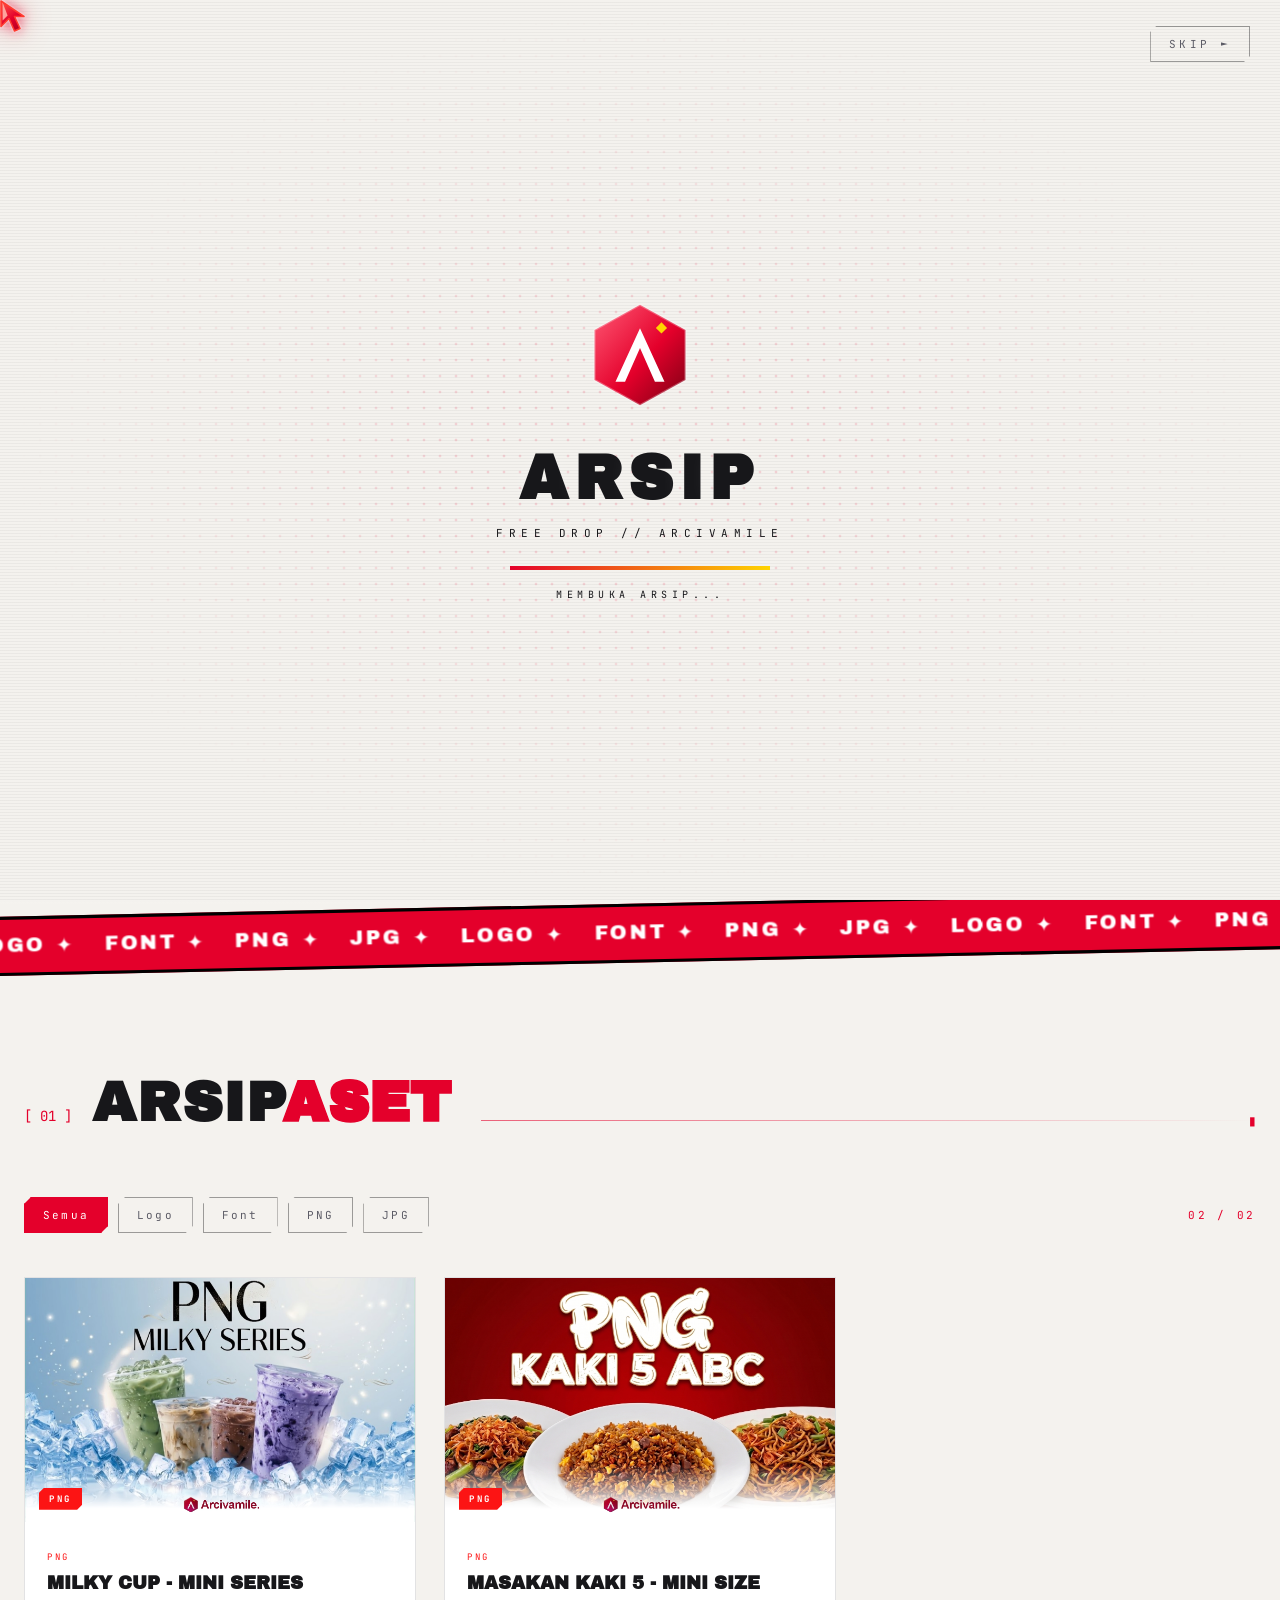
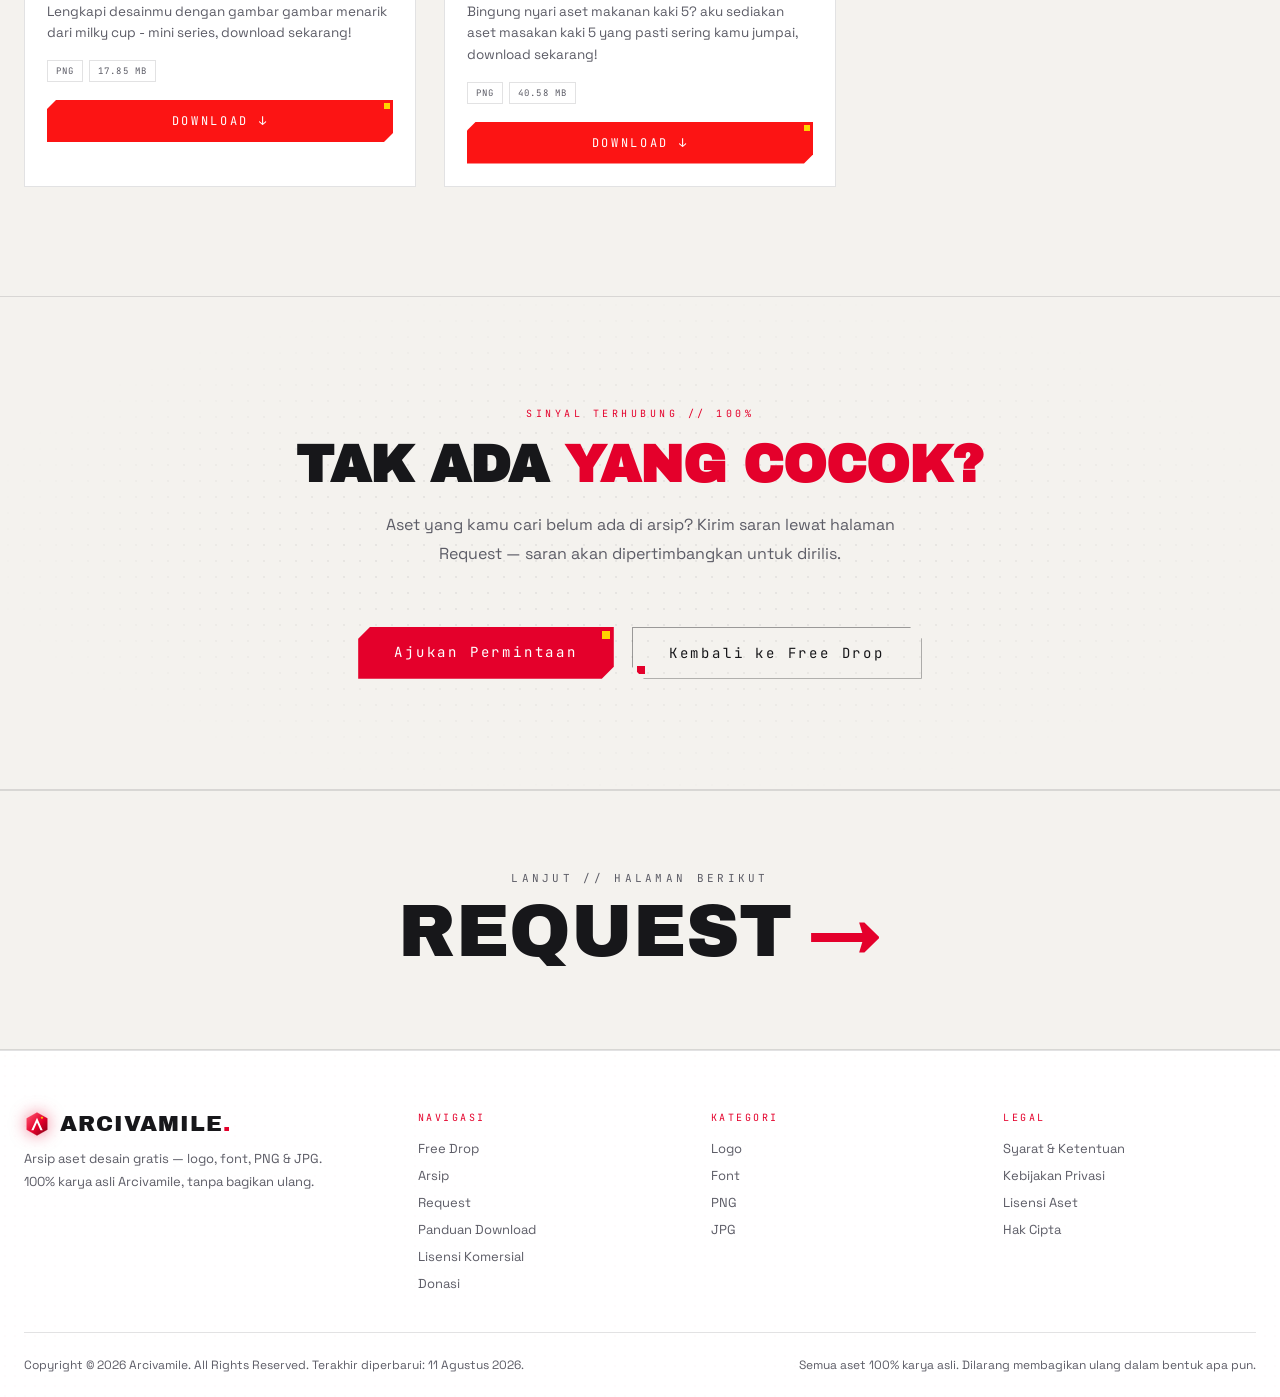
==== commit 5a786b51: "update seo again.." ====
--- a/arsip.html
+++ b/arsip.html
@@ -1,4 +1,4 @@
-<!DOCTYPE html>
+﻿<!DOCTYPE html>
 <html lang="id" data-theme="light">
 <head>
   <meta charset="UTF-8">
@@ -17,12 +17,12 @@
   <link rel="icon" type="image/png" sizes="16x16" href="favicon/favicon-16x16.png">
   <link rel="apple-touch-icon" sizes="180x180" href="favicon/apple-touch-icon.png">
   <link rel="manifest" href="favicon/site.webmanifest">
-  <title>ARSIP â€” Unduh Aset Desain Gratis: Logo, Font, PNG &amp; JPG | Arcivamile</title>
+  <title>ARSIP — Unduh Aset Desain Gratis: Logo, Font, PNG &amp; JPG | Arcivamile</title>
   <meta name="description" content="Unduh aset desain gratis 100% karya asli Arcivamile: pack logo, font, PNG transparan & gambar JPG resolusi tinggi. Gratis personal & komersial.">
   <link rel="canonical" href="https://arcivamile.my.id/arsip">
   <meta property="og:type" content="website">
   <meta property="og:site_name" content="ARCIVAMILE">
-  <meta property="og:title" content="ARSIP - ARCIVAMILE â€” Aset Desain Gratis">
+  <meta property="og:title" content="ARSIP - ARCIVAMILE — Aset Desain Gratis">
   <meta property="og:description" content="Semua kategori dalam satu tempat: logo, font, PNG &amp; JPG siap unduh. 100% Gratis">
   <meta property="og:image" content="https://arcivamile.my.id/img/ogdata.png">
   <meta property="og:image:type" content="image/png">
@@ -30,7 +30,7 @@
   <meta property="og:image:height" content="639">
   <meta property="og:url" content="https://arcivamile.my.id/arsip">
   <meta name="twitter:card" content="summary_large_image">
-  <meta name="twitter:title" content="ARSIP - ARCIVAMILE â€” Aset Desain Gratis">
+  <meta name="twitter:title" content="ARSIP - ARCIVAMILE — Aset Desain Gratis">
   <meta name="twitter:description" content="Semua kategori dalam satu tempat: logo, font, PNG &amp; JPG siap unduh. 100% Gratis">
   <meta name="twitter:image" content="https://arcivamile.my.id/img/ogdata.png">
   <script type="application/ld+json">
@@ -43,6 +43,40 @@
         "name": "ARCIVAMILE",
         "url": "https://arcivamile.my.id/",
         "inLanguage": "id-ID"
+      },
+      {
+        "@type": "Organization",
+        "@id": "https://arcivamile.my.id/#organization",
+        "name": "ARCIVAMILE",
+        "url": "https://arcivamile.my.id/",
+        "logo": {
+          "@type": "ImageObject",
+          "url": "https://arcivamile.my.id/favicon/apple-touch-icon.png",
+          "width": 180,
+          "height": 180
+        },
+        "sameAs": ["https://saweria.co/Acivamile"]
+      },
+      {
+        "@type": "Person",
+        "@id": "https://arcivamile.my.id/#person",
+        "name": "Arcivamile",
+        "url": "https://arcivamile.my.id/",
+        "jobTitle": "Desainer & kreator aset desain gratis",
+        "sameAs": ["https://saweria.co/Acivamile"]
+      },
+      {
+        "@type": "Article",
+        "@id": "https://arcivamile.my.id/arsip#article",
+        "headline": "Arsip - Unduh Aset Desain Gratis: Logo, Font, PNG & JPG",
+        "description": "Unduh aset desain gratis 100% karya asli Arcivamile: pack logo, font, PNG transparan & gambar JPG resolusi tinggi.",
+        "inLanguage": "id-ID",
+        "mainEntityOfPage": "https://arcivamile.my.id/arsip",
+        "image": "https://arcivamile.my.id/img/ogdata.png",
+        "datePublished": "2026-08-07",
+        "dateModified": "2026-08-11",
+        "author": { "@id": "https://arcivamile.my.id/#person" },
+        "publisher": { "@id": "https://arcivamile.my.id/#organization" }
       },
       {
         "@type": "BreadcrumbList",
@@ -71,14 +105,14 @@
             "@type": "ListItem",
             "position": 1,
             "name": "MILKY CUP - MINI SERIES",
-            "url": "https://arcivamile.my.id/arsip",
+            "url": "https://arcivamile.my.id/aset/milky-cup-mini-series",
             "image": "https://arcivamile.my.id/img/thumb/pngmilkseries.jpg"
           },
           {
             "@type": "ListItem",
             "position": 2,
             "name": "MASAKAN KAKI 5 - MINI SIZE",
-            "url": "https://arcivamile.my.id/arsip",
+            "url": "https://arcivamile.my.id/aset/masakan-kaki5-mini-size",
             "image": "https://arcivamile.my.id/img/thumb/kaki5abc.jpg"
           }
         ]
@@ -220,7 +254,7 @@
       <div class="hero-brackets" aria-hidden="true">
         <i class="br-tl"></i><i class="br-tr"></i><i class="br-bl"></i><i class="br-br"></i>
       </div>
-      <p class="hero-kicker reveal">// FREE DROP â€” ARSIP ASET GRATIS</p>
+      <p class="hero-kicker reveal">// FREE DROP — ARSIP ASET GRATIS</p>
       <h1 class="fd-title">
         <span class="line line-1">
           <span class="glitch" data-text="ARSIP">ARSIP</span>
@@ -229,7 +263,8 @@
           <span class="glitch" data-text="ASET.">ASET.</span>
         </span>
       </h1>
-      <p class="hero-sub reveal">Semua kategori dalam satu tempat â€” <span class="hl">logo</span>, <span class="hl">font</span>, sampai <span class="hl">PNG</span> &amp; <span class="hl">JPG</span> siap unduh.</p>
+      <p class="hero-sub reveal">Semua kategori dalam satu tempat — <span class="hl">logo</span>, <span class="hl">font</span>, sampai <span class="hl">PNG</span> &amp; <span class="hl">JPG</span> siap unduh.</p>
+      <p class="fd-answer reveal">Ini halaman <b>unduh aset desain gratis</b> Arcivamile: pack logo, font, PNG transparan, dan gambar JPG resolusi tinggi — 100% karya asli, bebas dipakai untuk personal maupun komersial. Pilih kategori, buka kartu aset, verifikasi sebagai manusia, lalu download langsung.</p>
       <div class="fd-stats reveal">
         <div class="fd-stat"><b id="statArsip">07</b><span>ARSIP</span></div>
         <div class="fd-stat"><b id="statKategori">07</b><span>KATEGORI</span></div>
@@ -277,9 +312,9 @@
            - data-format  : format file (contoh: AI / PNG)
            - data-size    : ukuran file (contoh: 10 MB)
            - data-license : lisensi (contoh: Free personal & commercial)
-           - data-creator : TETAP "Karya Asli â€” Arcivamile"
+           - data-creator : TETAP "Karya Asli — Arcivamile"
               (arsip ini 100% buatan sendiri. DILARANG upload ulang
-              aset kreator lain â€” melanggar hak cipta walau PU/CU)
+              aset kreator lain — melanggar hak cipta walau PU/CU)
            - <h3>         : nama aset
            - <p>          : deskripsi isi pack
            - src gambar   : taruh di img/thumb/ lalu tulis
@@ -303,7 +338,7 @@
       <!-- <article class="fd-card reveal"
         data-cat="logo"
         style="--tc:#e4002b"
-        data-creator="Karya Asli â€” Arcivamile"
+        data-creator="Karya Asli — Arcivamile"
         data-date="1 Jan 2026"
         data-format="AI / PNG"
         data-size="10 MB"
@@ -331,7 +366,7 @@
       <!-- <article class="fd-card reveal"
         data-cat="font"
         style="--tc:#ff9a00"
-        data-creator="Karya Asli â€” Arcivamile"
+        data-creator="Karya Asli — Arcivamile"
         data-date="1 Jan 2026"
         data-format="TTF / OTF"
         data-size="5 MB"
@@ -363,7 +398,8 @@
         data-date="3 Agustus 2026"
         data-format="PNG"
         data-size="17.85 MB"
-        data-license="Free personal &amp; commercial">
+        data-license="Free personal &amp; commercial"
+        data-detail="aset/milky-cup-mini-series">
         <div class="fd-tile">
           <img class="fd-thumb" src="img/thumb/pngmilkseries.jpg" alt="MILKY CUP - MINI SERIES" onerror="this.remove()">
           <span>P</span>
@@ -387,9 +423,10 @@
         data-date="7 Agustus 2026"
         data-format="PNG"
         data-size="40.58 MB"
-        data-license="Free personal &amp; commercial">
+        data-license="Free personal &amp; commercial"
+        data-detail="aset/masakan-kaki5-mini-size">
         <div class="fd-tile">
-          <img class="fd-thumb" src="img/thumb/kaki5abc.jpg" alt="MASAKAN KAKI 5 - LITE" onerror="this.remove()">
+          <img class="fd-thumb" src="img/thumb/kaki5abc.jpg" alt="MASAKAN KAKI 5 - MINI SIZE" onerror="this.remove()">
           <span>P</span>
           <b>PNG</b>
         </div>
@@ -410,7 +447,7 @@
       <!-- <article class="fd-card reveal"
         data-cat="jpg"
         style="--tc:#8a8aff"
-        data-creator="Karya Asli â€” Arcivamile"
+        data-creator="Karya Asli — Arcivamile"
         data-date="-"
         data-format="JPG"
         data-size="0 MB"
@@ -447,7 +484,7 @@
     <div class="fd-cta-inner reveal">
       <span class="cp-label">SINYAL TERHUBUNG // 100%</span>
       <h2 class="fd-cta-title">TAK ADA <span class="hl">YANG COCOK?</span></h2>
-      <p>Aset yang kamu cari belum ada di arsip? Kirim saran lewat halaman Request â€” saran akan dipertimbangkan untuk dirilis.</p>
+      <p>Aset yang kamu cari belum ada di arsip? Kirim saran lewat halaman Request — saran akan dipertimbangkan untuk dirilis.</p>
       <div class="hero-cta">
         <a href="request" class="btn btn-red">Ajukan Permintaan<span></span></a>
         <a href="freedrop" class="btn btn-ghost">Kembali ke Free Drop<span></span></a>
@@ -486,13 +523,15 @@
           </span>
           <span class="footer-name">ARCIVAMILE<span class="logo-dot">.</span></span>
         </div>
-        <p>Arsip aset desain gratis â€” logo, font, PNG &amp; JPG. 100% karya asli Arcivamile, tanpa bagikan ulang.</p>
+        <p>Arsip aset desain gratis — logo, font, PNG &amp; JPG. 100% karya asli Arcivamile, tanpa bagikan ulang.</p>
       </div>
       <div class="footer-col">
         <span class="footer-col-title">NAVIGASI</span>
         <a href="freedrop">Free Drop</a>
         <a href="arsip">Arsip</a>
         <a href="request">Request</a>
+        <a href="artikel/cara-download-aset-gratis">Panduan Download</a>
+        <a href="artikel/aset-gratis-untuk-komersial">Lisensi Komersial</a>
         <a href="freedrop#donasi">Donasi</a>
       </div>
       <div class="footer-col">
@@ -511,7 +550,7 @@
       </div>
     </div>
     <div class="footer-bottom">
-      <p>Copyright &copy; 2026 Arcivamile. All Rights Reserved.</p>
+      <p>Copyright &copy; 2026 Arcivamile. All Rights Reserved. Terakhir diperbarui: 11 Agustus 2026.</p>
       <p class="footer-tip">Semua aset 100% karya asli. Dilarang membagikan ulang dalam bentuk apa pun.</p>
     </div>
   </footer>
@@ -531,6 +570,8 @@
         <div class="fd-modal-license"><span>LISENSI</span><b id="mLicense">-</b></div>
       </div>
       <p class="fd-modal-note">Aset ini merupakan karya asli Arcivamile. Dengan mengunduh, kamu menyatakan tidak akan membagikan ulang aset ini dalam bentuk apa pun.</p>
+      <p class="fd-modal-detail"><a href="#" id="mDetail" target="_blank" rel="noopener">Lihat halaman detail aset &#8599;</a></p>
+      
       <div class="fd-modal-guard" id="fdGuard">
         <div class="fd-guard-box">
           <span class="fd-guard-label">VERIFIKASI MANUSIA // ANTI-SPAM</span>
--- a/css/style.css
+++ b/css/style.css
@@ -995,6 +995,29 @@
 .hero-sub b { color: var(--text); font-weight: 700; }
 .hero-sub i { color: var(--kicker); font-style: normal; }
 
+.fd-answer {
+  max-width: 660px; margin: 18px auto 0;
+  color: var(--muted); font-size: 15px; line-height: 1.75;
+  border-left: 2px solid var(--red); padding-left: 14px;
+  text-align: left;
+}
+.fd-answer b { color: var(--text); font-weight: 700; }
+
+.fd-answer-list {
+  list-style: none; margin: 22px auto; padding: 0;
+  max-width: 660px; text-align: left;
+  border: 1px solid var(--border-strong); background: var(--hud-bg);
+}
+.fd-answer-list li {
+  padding: 12px 16px; font-size: 14px; color: var(--muted); line-height: 1.6;
+  border-bottom: 1px solid var(--border-strong);
+}
+.fd-answer-list li:last-child { border-bottom: 0; }
+.fd-answer-list li b { color: var(--text); font-weight: 700; }
+.fd-answer-list li::before { content: '\25B8 '; color: var(--red); }
+
+.fd-link { color: var(--red-soft, var(--kicker)); text-decoration: underline; text-underline-offset: 3px; }
+
 .hero-cta {
   margin-top: 40px;
   display: flex; gap: 18px; justify-content: center; flex-wrap: wrap;
--- a/css/freebies.css
+++ b/css/freebies.css
@@ -762,6 +762,30 @@
   border-left: 2px solid var(--red);
   padding-left: 12px;
 }
+.fd-modal-detail {
+  margin-top: 8px;
+  text-align: right;
+}
+.fd-modal-detail a {
+  font-family: var(--font-mono);
+  font-size: 11px;
+  letter-spacing: .12em;
+  color: var(--red-soft, var(--red));
+  text-decoration: underline;
+  text-underline-offset: 3px;
+}
+.fd-detail {
+  display: block;
+  text-align: center;
+  font-family: var(--font-mono);
+  font-size: 10px;
+  letter-spacing: .2em;
+  color: var(--muted);
+  padding: 8px 0 10px;
+  text-transform: uppercase;
+  transition: color .2s;
+}
+.fd-detail:hover { color: var(--text); }
 .fd-modal-actions {
   display: flex;
   gap: 12px;
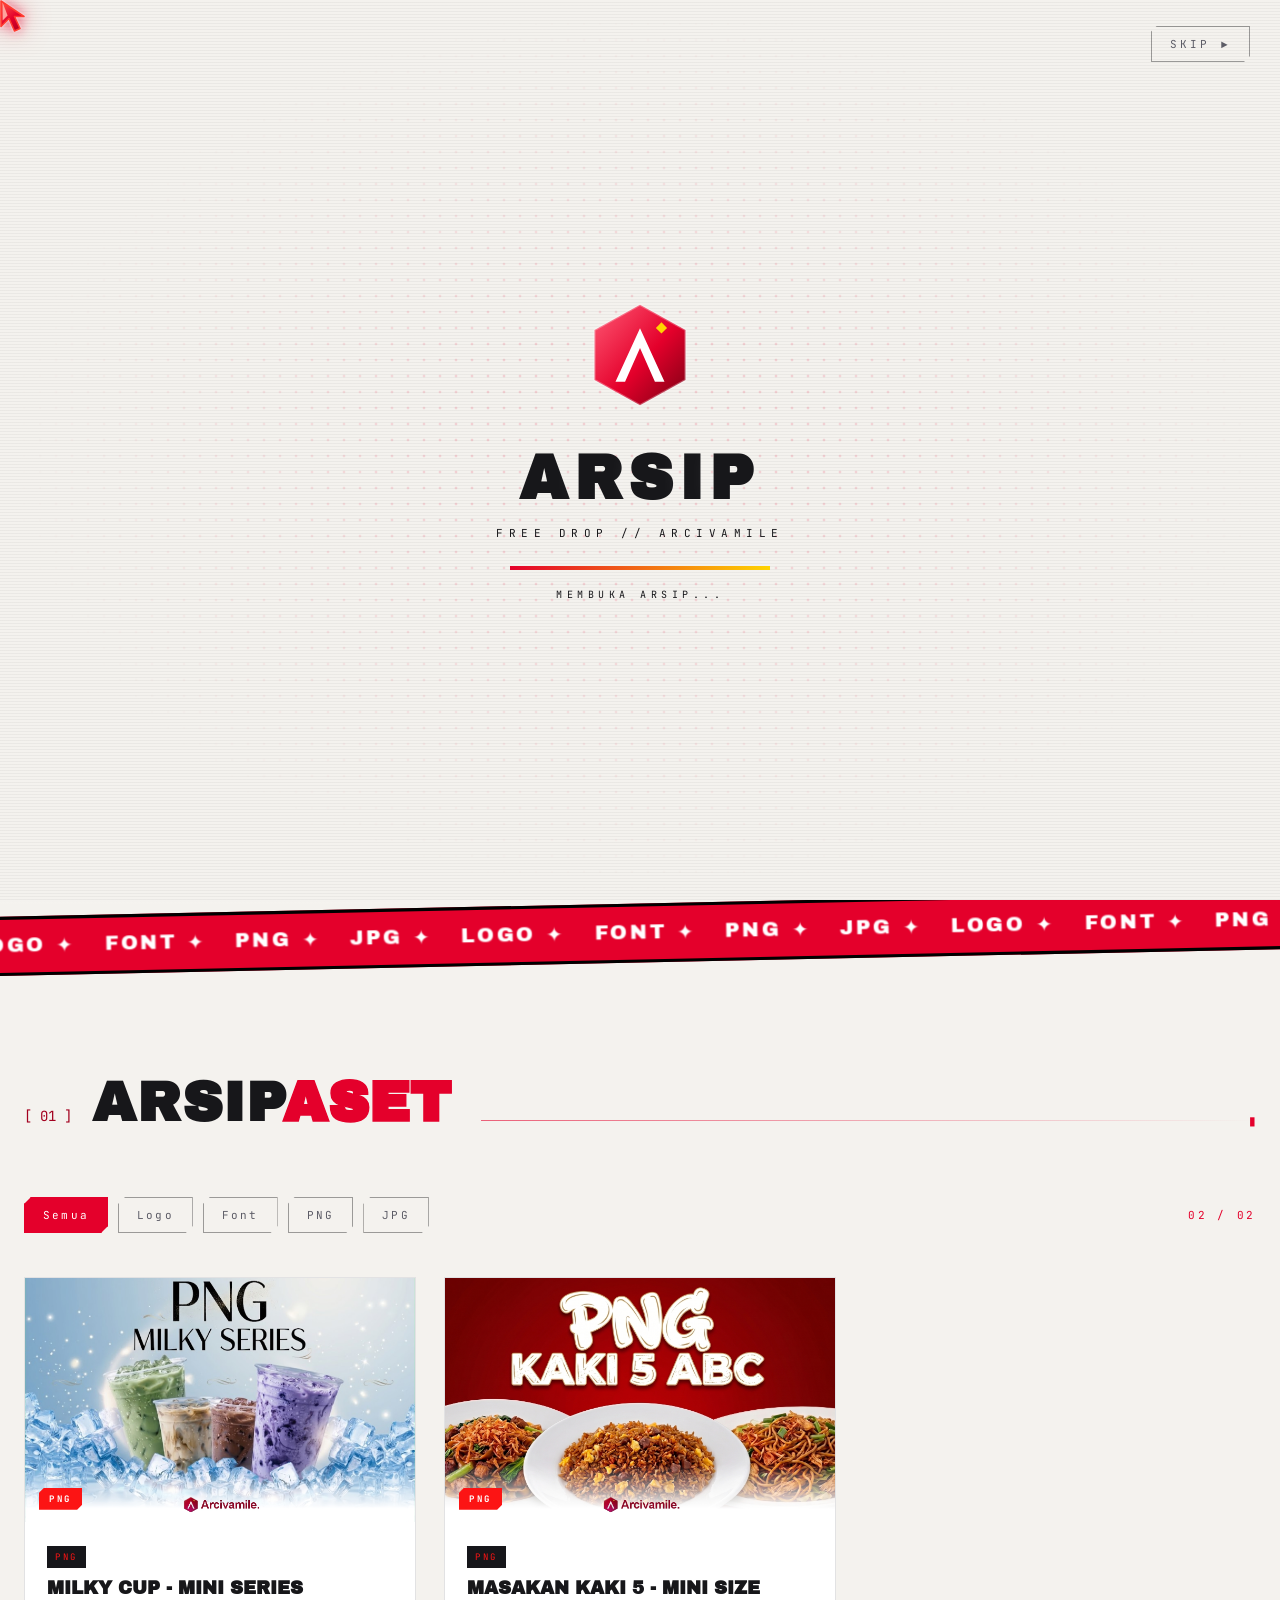
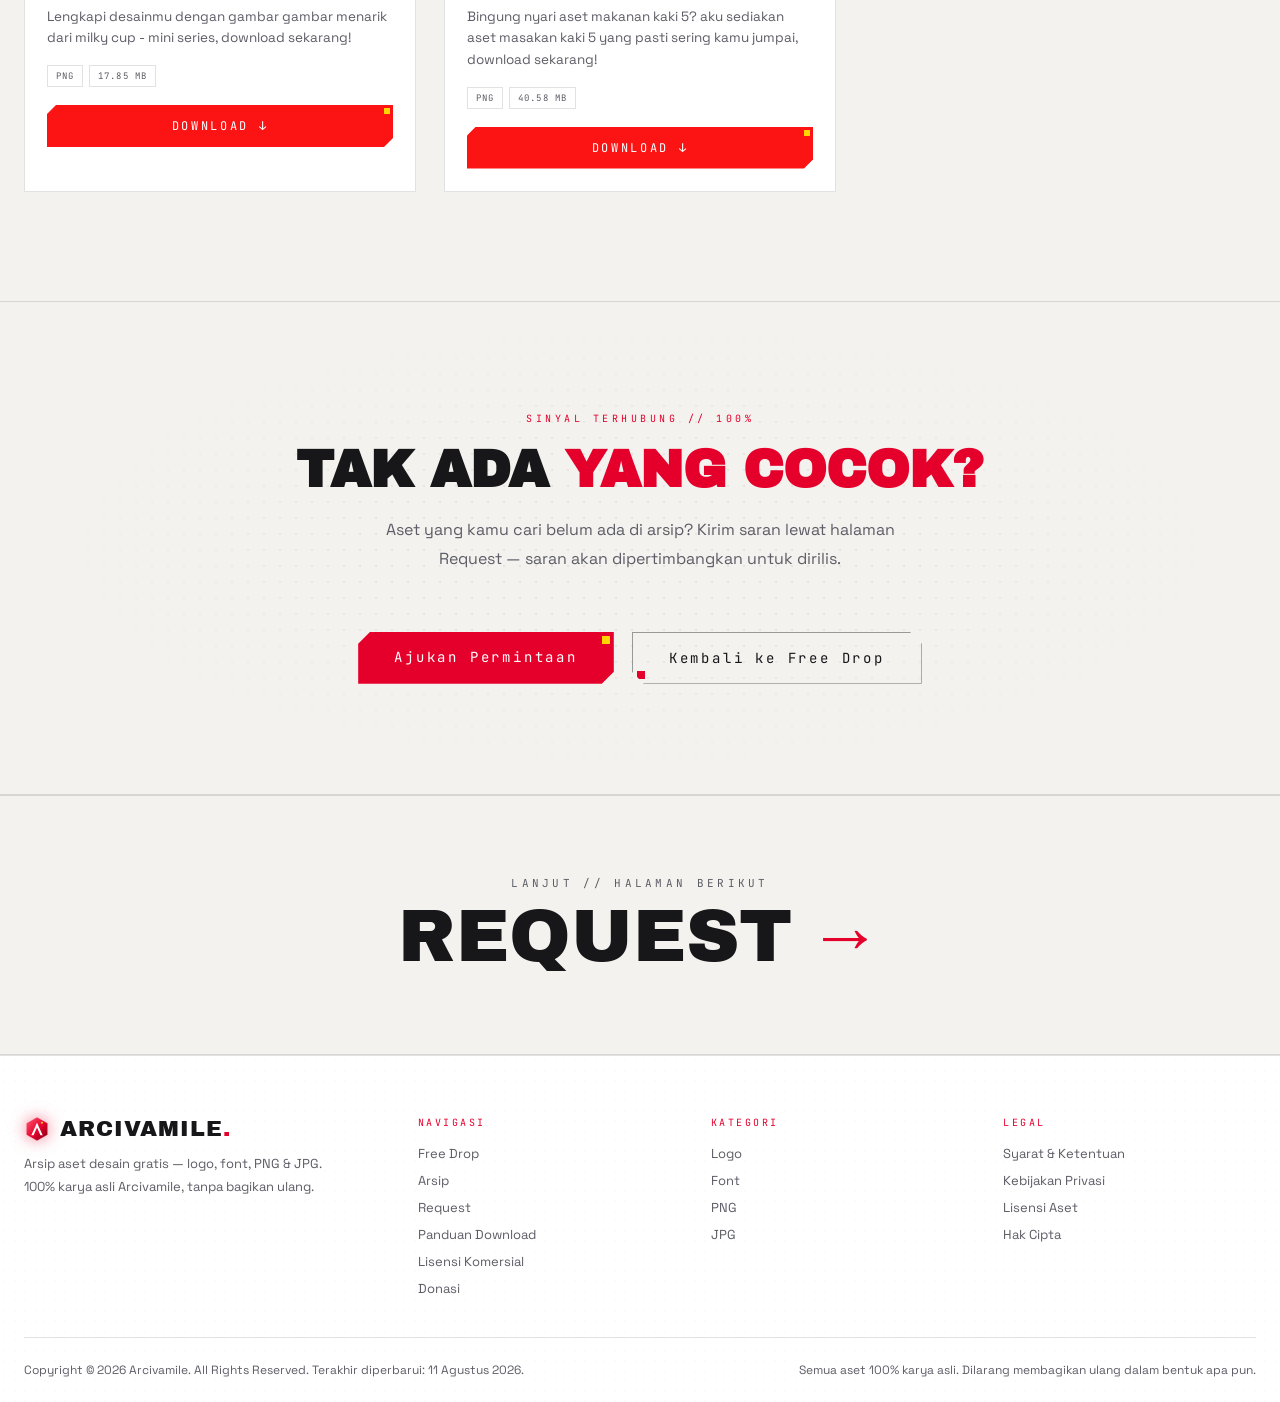
==== commit a01c086b: "fix speed insight perfomance for mobile" ====
--- a/arsip.html
+++ b/arsip.html
@@ -10,13 +10,18 @@
     window.dataLayer = window.dataLayer || [];
     function gtag() { dataLayer.push(arguments); }
     gtag('js', new Date());
-    gtag('config', 'G-QKJG3S0D83');
+    window.addEventListener('load', function () { gtag('config', 'G-QKJG3S0D83'); });
   </script>
   <link rel="icon" type="image/x-icon" href="favicon/favicon.ico">
   <link rel="icon" type="image/png" sizes="32x32" href="favicon/favicon-32x32.png">
   <link rel="icon" type="image/png" sizes="16x16" href="favicon/favicon-16x16.png">
   <link rel="apple-touch-icon" sizes="180x180" href="favicon/apple-touch-icon.png">
   <link rel="manifest" href="favicon/site.webmanifest">
+  <link rel="preload" href="fonts/archivo-black.woff2" as="font" type="font/woff2" crossorigin>
+  <link rel="preload" href="fonts/space-grotesk-400.woff2" as="font" type="font/woff2" crossorigin>
+  <link rel="preload" href="fonts/space-grotesk-700.woff2" as="font" type="font/woff2" crossorigin>
+  <link rel="preload" href="fonts/jetbrains-mono-400.woff2" as="font" type="font/woff2" crossorigin>
+  <link rel="preload" href="fonts/jetbrains-mono-700.woff2" as="font" type="font/woff2" crossorigin>
   <title>ARSIP — Unduh Aset Desain Gratis: Logo, Font, PNG &amp; JPG | Arcivamile</title>
   <meta name="description" content="Unduh aset desain gratis 100% karya asli Arcivamile: pack logo, font, PNG transparan & gambar JPG resolusi tinggi. Gratis personal & komersial.">
   <link rel="canonical" href="https://arcivamile.my.id/arsip">
@@ -126,9 +131,6 @@
       document.documentElement.setAttribute('data-theme', t === 'dark' ? 'dark' : 'light');
     })();
   </script>
-  <link rel="preconnect" href="https://fonts.googleapis.com">
-  <link rel="preconnect" href="https://fonts.gstatic.com" crossorigin>
-  <link href="https://fonts.googleapis.com/css2?family=Archivo+Black&family=Space+Grotesk:wght@300;400;500;700&family=JetBrains+Mono:wght@400;700&display=swap" rel="stylesheet">
   <link rel="stylesheet" href="css/style.css">
   <link rel="stylesheet" href="css/freebies.css">
 </head>
@@ -219,6 +221,7 @@
     </div>
   </header>
 
+  <main>
   <!-- ===== MOBILE MENU ===== -->
   <div class="mobile-menu" id="mobileMenu">
     <div class="mobile-menu-bg" id="mobileMenuBg"></div>
@@ -501,6 +504,7 @@
   </section>
 
   <!-- ===== FOOTER ===== -->
+  </main>
   <footer class="footer">
     <div class="footer-noise"></div>
     <div class="footer-top">
--- a/css/style.css
+++ b/css/style.css
@@ -1,3 +1,33 @@
+/* ---------- FONTS (self-hosted, latin) ---------- */
+@font-face {
+  font-family: 'Archivo Black'; font-style: normal; font-weight: 400;
+  font-display: swap; src: url('../fonts/archivo-black.woff2') format('woff2');
+}
+@font-face {
+  font-family: 'Space Grotesk'; font-style: normal; font-weight: 300;
+  font-display: swap; src: url('../fonts/space-grotesk-300.woff2') format('woff2');
+}
+@font-face {
+  font-family: 'Space Grotesk'; font-style: normal; font-weight: 400;
+  font-display: swap; src: url('../fonts/space-grotesk-400.woff2') format('woff2');
+}
+@font-face {
+  font-family: 'Space Grotesk'; font-style: normal; font-weight: 500;
+  font-display: swap; src: url('../fonts/space-grotesk-500.woff2') format('woff2');
+}
+@font-face {
+  font-family: 'Space Grotesk'; font-style: normal; font-weight: 700;
+  font-display: swap; src: url('../fonts/space-grotesk-700.woff2') format('woff2');
+}
+@font-face {
+  font-family: 'JetBrains Mono'; font-style: normal; font-weight: 400;
+  font-display: swap; src: url('../fonts/jetbrains-mono-400.woff2') format('woff2');
+}
+@font-face {
+  font-family: 'JetBrains Mono'; font-style: normal; font-weight: 700;
+  font-display: swap; src: url('../fonts/jetbrains-mono-700.woff2') format('woff2');
+}
+
 /* ---------- THEME TOKENS ---------- */
 :root {
   --red: #e4002b;
@@ -1198,6 +1228,7 @@
   font-size: 14px; color: var(--red);
   animation: preBlink 2.5s steps(2) infinite;
 }
+[data-theme="light"] .sec-num { color: var(--red-dark); }
 .sec-title {
   font-family: var(--font-display);
   font-size: clamp(32px, 5vw, 56px);
--- a/css/freebies.css
+++ b/css/freebies.css
@@ -257,6 +257,10 @@
   color: var(--tc, var(--red));
   display: inline-block;
   margin-bottom: 10px;
+}
+[data-theme="light"] .fd-cat {
+  background: #16161a;
+  padding: 5px 8px;
 }
 .fd-body h3 {
   font-family: var(--font-display);
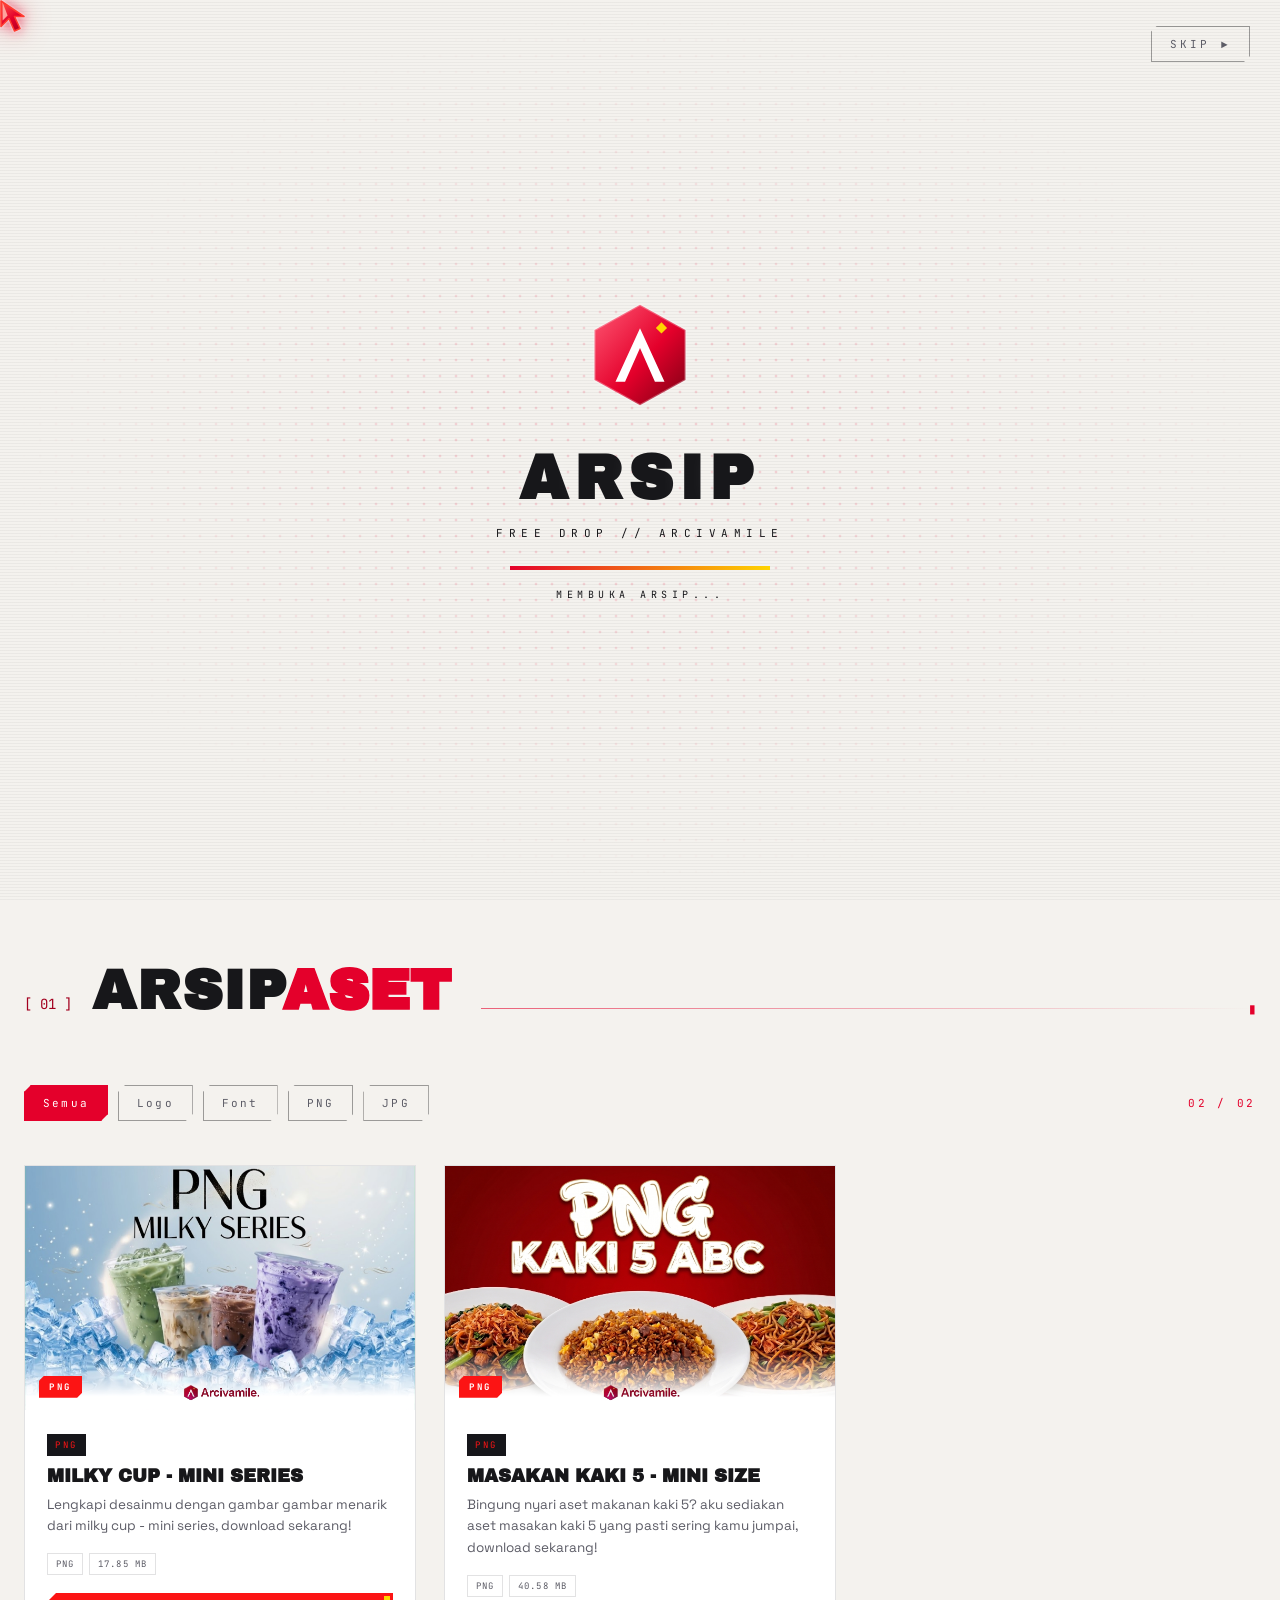
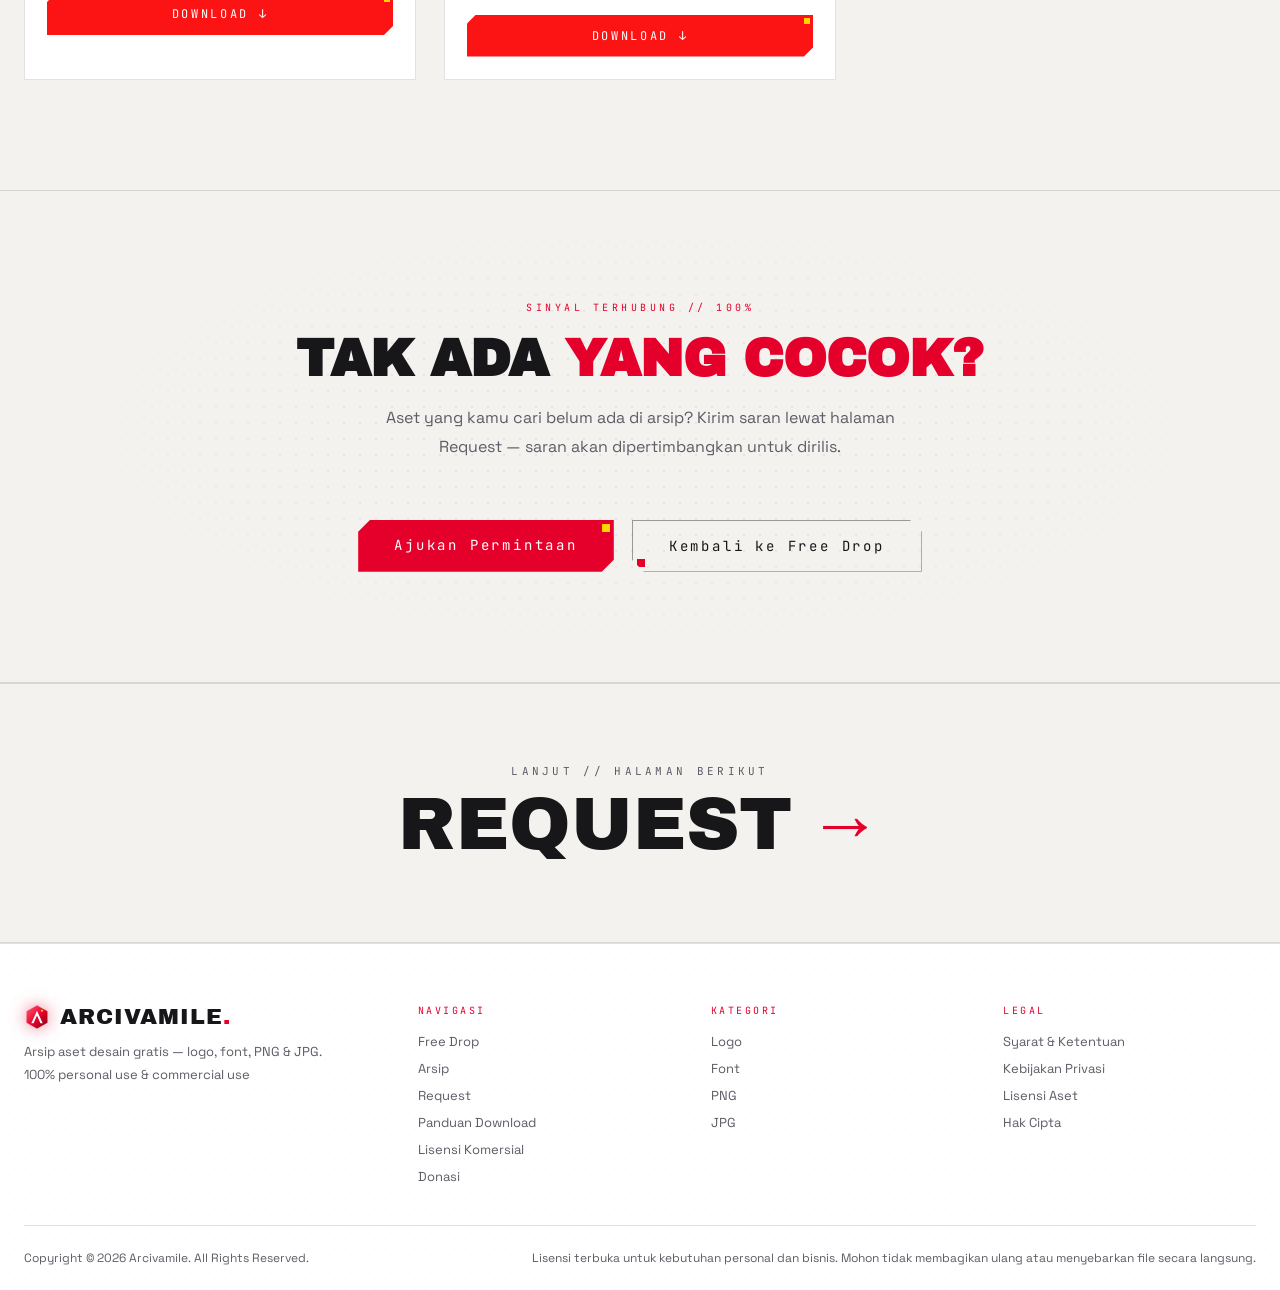
==== commit 84d5e077: "update text" ====
--- a/arsip.html
+++ b/arsip.html
@@ -1,311 +1,496 @@
-﻿<!DOCTYPE html>
+﻿<!doctype html>
 <html lang="id" data-theme="light">
-<head>
-  <meta charset="UTF-8">
-  <meta name="viewport" content="width=device-width, initial-scale=1.0">
-  <meta name="theme-color" content="#e4002b">
-  <!-- ===== GA4 ANALYTICS ===== -->
-  <script async src="https://www.googletagmanager.com/gtag/js?id=G-QKJG3S0D83"></script>
-  <script>
-    window.dataLayer = window.dataLayer || [];
-    function gtag() { dataLayer.push(arguments); }
-    gtag('js', new Date());
-    window.addEventListener('load', function () { gtag('config', 'G-QKJG3S0D83'); });
-  </script>
-  <link rel="icon" type="image/x-icon" href="favicon/favicon.ico">
-  <link rel="icon" type="image/png" sizes="32x32" href="favicon/favicon-32x32.png">
-  <link rel="icon" type="image/png" sizes="16x16" href="favicon/favicon-16x16.png">
-  <link rel="apple-touch-icon" sizes="180x180" href="favicon/apple-touch-icon.png">
-  <link rel="manifest" href="favicon/site.webmanifest">
-  <link rel="preload" href="fonts/archivo-black.woff2" as="font" type="font/woff2" crossorigin>
-  <link rel="preload" href="fonts/space-grotesk-400.woff2" as="font" type="font/woff2" crossorigin>
-  <link rel="preload" href="fonts/space-grotesk-700.woff2" as="font" type="font/woff2" crossorigin>
-  <link rel="preload" href="fonts/jetbrains-mono-400.woff2" as="font" type="font/woff2" crossorigin>
-  <link rel="preload" href="fonts/jetbrains-mono-700.woff2" as="font" type="font/woff2" crossorigin>
-  <title>ARSIP — Unduh Aset Desain Gratis: Logo, Font, PNG &amp; JPG | Arcivamile</title>
-  <meta name="description" content="Unduh aset desain gratis 100% karya asli Arcivamile: pack logo, font, PNG transparan & gambar JPG resolusi tinggi. Gratis personal & komersial.">
-  <link rel="canonical" href="https://arcivamile.my.id/arsip">
-  <meta property="og:type" content="website">
-  <meta property="og:site_name" content="ARCIVAMILE">
-  <meta property="og:title" content="ARSIP - ARCIVAMILE — Aset Desain Gratis">
-  <meta property="og:description" content="Semua kategori dalam satu tempat: logo, font, PNG &amp; JPG siap unduh. 100% Gratis">
-  <meta property="og:image" content="https://arcivamile.my.id/img/ogdata.png">
-  <meta property="og:image:type" content="image/png">
-  <meta property="og:image:width" content="1362">
-  <meta property="og:image:height" content="639">
-  <meta property="og:url" content="https://arcivamile.my.id/arsip">
-  <meta name="twitter:card" content="summary_large_image">
-  <meta name="twitter:title" content="ARSIP - ARCIVAMILE — Aset Desain Gratis">
-  <meta name="twitter:description" content="Semua kategori dalam satu tempat: logo, font, PNG &amp; JPG siap unduh. 100% Gratis">
-  <meta name="twitter:image" content="https://arcivamile.my.id/img/ogdata.png">
-  <script type="application/ld+json">
-  {
-    "@context": "https://schema.org",
-    "@graph": [
+  <head>
+    <meta charset="UTF-8" />
+    <meta name="viewport" content="width=device-width, initial-scale=1.0" />
+    <meta name="theme-color" content="#e4002b" />
+    <!-- ===== GA4 ANALYTICS ===== -->
+    <script
+      async
+      src="https://www.googletagmanager.com/gtag/js?id=G-QKJG3S0D83"
+    ></script>
+    <script>
+      window.dataLayer = window.dataLayer || [];
+      function gtag() {
+        dataLayer.push(arguments);
+      }
+      gtag("js", new Date());
+      window.addEventListener("load", function () {
+        gtag("config", "G-QKJG3S0D83");
+      });
+    </script>
+    <link rel="icon" type="image/x-icon" href="favicon/favicon.ico" />
+    <link
+      rel="icon"
+      type="image/png"
+      sizes="32x32"
+      href="favicon/favicon-32x32.png"
+    />
+    <link
+      rel="icon"
+      type="image/png"
+      sizes="16x16"
+      href="favicon/favicon-16x16.png"
+    />
+    <link
+      rel="apple-touch-icon"
+      sizes="180x180"
+      href="favicon/apple-touch-icon.png"
+    />
+    <link rel="manifest" href="favicon/site.webmanifest" />
+    <link
+      rel="preload"
+      href="fonts/archivo-black.woff2"
+      as="font"
+      type="font/woff2"
+      crossorigin
+    />
+    <link
+      rel="preload"
+      href="fonts/space-grotesk-400.woff2"
+      as="font"
+      type="font/woff2"
+      crossorigin
+    />
+    <link
+      rel="preload"
+      href="fonts/space-grotesk-700.woff2"
+      as="font"
+      type="font/woff2"
+      crossorigin
+    />
+    <link
+      rel="preload"
+      href="fonts/jetbrains-mono-400.woff2"
+      as="font"
+      type="font/woff2"
+      crossorigin
+    />
+    <link
+      rel="preload"
+      href="fonts/jetbrains-mono-700.woff2"
+      as="font"
+      type="font/woff2"
+      crossorigin
+    />
+    <title>
+      ARSIP — Unduh Aset Desain Gratis: Logo, Font, PNG &amp; JPG | Arcivamile
+    </title>
+    <meta
+      name="description"
+      content="Unduh aset desain gratis 100% karya asli Arcivamile: pack logo, font, PNG transparan & gambar JPG resolusi tinggi. Gratis personal & komersial."
+    />
+    <link rel="canonical" href="https://arcivamile.my.id/arsip" />
+    <meta property="og:type" content="website" />
+    <meta property="og:site_name" content="ARCIVAMILE" />
+    <meta
+      property="og:title"
+      content="ARSIP - ARCIVAMILE — Aset Desain Gratis"
+    />
+    <meta
+      property="og:description"
+      content="Semua kategori dalam satu tempat: logo, font, PNG &amp; JPG siap unduh. 100% Gratis"
+    />
+    <meta
+      property="og:image"
+      content="https://arcivamile.my.id/img/ogdata.png"
+    />
+    <meta property="og:image:type" content="image/png" />
+    <meta property="og:image:width" content="1362" />
+    <meta property="og:image:height" content="639" />
+    <meta property="og:url" content="https://arcivamile.my.id/arsip" />
+    <meta name="twitter:card" content="summary_large_image" />
+    <meta
+      name="twitter:title"
+      content="ARSIP - ARCIVAMILE — Aset Desain Gratis"
+    />
+    <meta
+      name="twitter:description"
+      content="Semua kategori dalam satu tempat: logo, font, PNG &amp; JPG siap unduh. 100% Gratis"
+    />
+    <meta
+      name="twitter:image"
+      content="https://arcivamile.my.id/img/ogdata.png"
+    />
+    <script type="application/ld+json">
       {
-        "@type": "WebSite",
-        "@id": "https://arcivamile.my.id/#website",
-        "name": "ARCIVAMILE",
-        "url": "https://arcivamile.my.id/",
-        "inLanguage": "id-ID"
-      },
-      {
-        "@type": "Organization",
-        "@id": "https://arcivamile.my.id/#organization",
-        "name": "ARCIVAMILE",
-        "url": "https://arcivamile.my.id/",
-        "logo": {
-          "@type": "ImageObject",
-          "url": "https://arcivamile.my.id/favicon/apple-touch-icon.png",
-          "width": 180,
-          "height": 180
-        },
-        "sameAs": ["https://saweria.co/Acivamile"]
-      },
-      {
-        "@type": "Person",
-        "@id": "https://arcivamile.my.id/#person",
-        "name": "Arcivamile",
-        "url": "https://arcivamile.my.id/",
-        "jobTitle": "Desainer & kreator aset desain gratis",
-        "sameAs": ["https://saweria.co/Acivamile"]
-      },
-      {
-        "@type": "Article",
-        "@id": "https://arcivamile.my.id/arsip#article",
-        "headline": "Arsip - Unduh Aset Desain Gratis: Logo, Font, PNG & JPG",
-        "description": "Unduh aset desain gratis 100% karya asli Arcivamile: pack logo, font, PNG transparan & gambar JPG resolusi tinggi.",
-        "inLanguage": "id-ID",
-        "mainEntityOfPage": "https://arcivamile.my.id/arsip",
-        "image": "https://arcivamile.my.id/img/ogdata.png",
-        "datePublished": "2026-08-07",
-        "dateModified": "2026-08-11",
-        "author": { "@id": "https://arcivamile.my.id/#person" },
-        "publisher": { "@id": "https://arcivamile.my.id/#organization" }
-      },
-      {
-        "@type": "BreadcrumbList",
-        "@id": "https://arcivamile.my.id/arsip#breadcrumb",
-        "itemListElement": [
+        "@context": "https://schema.org",
+        "@graph": [
           {
-            "@type": "ListItem",
-            "position": 1,
-            "name": "Free Drop",
-            "item": "https://arcivamile.my.id/freedrop"
+            "@type": "WebSite",
+            "@id": "https://arcivamile.my.id/#website",
+            "name": "ARCIVAMILE",
+            "url": "https://arcivamile.my.id/",
+            "inLanguage": "id-ID"
           },
           {
-            "@type": "ListItem",
-            "position": 2,
-            "name": "Arsip Aset",
-            "item": "https://arcivamile.my.id/arsip"
-          }
-        ]
-      },
-      {
-        "@type": "ItemList",
-        "@id": "https://arcivamile.my.id/arsip#aset",
-        "name": "Arsip Aset Gratis Arcivamile",
-        "itemListElement": [
-          {
-            "@type": "ListItem",
-            "position": 1,
-            "name": "MILKY CUP - MINI SERIES",
-            "url": "https://arcivamile.my.id/aset/milky-cup-mini-series",
-            "image": "https://arcivamile.my.id/img/thumb/pngmilkseries.jpg"
+            "@type": "Organization",
+            "@id": "https://arcivamile.my.id/#organization",
+            "name": "ARCIVAMILE",
+            "url": "https://arcivamile.my.id/",
+            "logo": {
+              "@type": "ImageObject",
+              "url": "https://arcivamile.my.id/favicon/apple-touch-icon.png",
+              "width": 180,
+              "height": 180
+            },
+            "sameAs": ["https://saweria.co/Acivamile"]
           },
           {
-            "@type": "ListItem",
-            "position": 2,
-            "name": "MASAKAN KAKI 5 - MINI SIZE",
-            "url": "https://arcivamile.my.id/aset/masakan-kaki5-mini-size",
-            "image": "https://arcivamile.my.id/img/thumb/kaki5abc.jpg"
+            "@type": "Person",
+            "@id": "https://arcivamile.my.id/#person",
+            "name": "Arcivamile",
+            "url": "https://arcivamile.my.id/",
+            "jobTitle": "Desainer & kreator aset desain gratis",
+            "sameAs": ["https://saweria.co/Acivamile"]
+          },
+          {
+            "@type": "Article",
+            "@id": "https://arcivamile.my.id/arsip#article",
+            "headline": "Arsip - Unduh Aset Desain Gratis: Logo, Font, PNG & JPG",
+            "description": "Unduh aset desain gratis 100% karya asli Arcivamile: pack logo, font, PNG transparan & gambar JPG resolusi tinggi.",
+            "inLanguage": "id-ID",
+            "mainEntityOfPage": "https://arcivamile.my.id/arsip",
+            "image": "https://arcivamile.my.id/img/ogdata.png",
+            "datePublished": "2026-08-07",
+            "dateModified": "2026-08-11",
+            "author": { "@id": "https://arcivamile.my.id/#person" },
+            "publisher": { "@id": "https://arcivamile.my.id/#organization" }
+          },
+          {
+            "@type": "BreadcrumbList",
+            "@id": "https://arcivamile.my.id/arsip#breadcrumb",
+            "itemListElement": [
+              {
+                "@type": "ListItem",
+                "position": 1,
+                "name": "Free Drop",
+                "item": "https://arcivamile.my.id/freedrop"
+              },
+              {
+                "@type": "ListItem",
+                "position": 2,
+                "name": "Arsip Aset",
+                "item": "https://arcivamile.my.id/arsip"
+              }
+            ]
+          },
+          {
+            "@type": "ItemList",
+            "@id": "https://arcivamile.my.id/arsip#aset",
+            "name": "Arsip Aset Gratis Arcivamile",
+            "itemListElement": [
+              {
+                "@type": "ListItem",
+                "position": 1,
+                "name": "MILKY CUP - MINI SERIES",
+                "url": "https://arcivamile.my.id/aset/milky-cup-mini-series",
+                "image": "https://arcivamile.my.id/img/thumb/pngmilkseries.jpg"
+              },
+              {
+                "@type": "ListItem",
+                "position": 2,
+                "name": "MASAKAN KAKI 5 - MINI SIZE",
+                "url": "https://arcivamile.my.id/aset/masakan-kaki5-mini-size",
+                "image": "https://arcivamile.my.id/img/thumb/kaki5abc.jpg"
+              }
+            ]
           }
         ]
       }
-    ]
-  }
-  </script>
-  <script>
-    (function () {
-      var t = localStorage.getItem('zzz-theme');
-      document.documentElement.setAttribute('data-theme', t === 'dark' ? 'dark' : 'light');
-    })();
-  </script>
-  <link rel="stylesheet" href="css/style.css">
-  <link rel="stylesheet" href="css/freebies.css">
-</head>
-<body>
-
-  <!-- ===== INTRO ===== -->
-  <div class="intro" id="intro">
-    <div class="intro-noise"></div>
-    <div class="intro-halftone"></div>
-    <button class="intro-skip" id="introSkip">SKIP &#9658;</button>
-    <div class="intro-center">
-      <div class="intro-logo" id="introLogo">
-        <svg class="logo-svg" viewBox="0 0 48 48" aria-hidden="true">
-          <defs>
-            <linearGradient id="lgIntro" x1="0" y1="0" x2="1" y2="1">
-              <stop offset="0" stop-color="#ff5a75"/>
-              <stop offset="0.55" stop-color="#e4002b"/>
-              <stop offset="1" stop-color="#7a0013"/>
-            </linearGradient>
-          </defs>
-          <path d="M24 2.5 L43.5 13.3 V34.7 L24 45.5 L4.5 34.7 V13.3 Z" fill="url(#lgIntro)"/>
-          <path d="M24 2.5 L43.5 13.3 V34.7 L24 45.5 L4.5 34.7 V13.3 Z" fill="none" stroke="rgba(255,255,255,.28)" stroke-width="1"/>
-          <path d="M24 12.5 L34.5 35.5 H30.4 L24 21 L17.6 35.5 H13.5 Z" fill="#fff"/>
-          <path d="M33.2 10 L35.6 12.4 L33.2 14.8 L30.8 12.4 Z" fill="#ffd400"/>
-        </svg>
-      </div>
-      <h1 class="intro-name" id="introName">ARSIP</h1>
-      <p class="intro-sub">FREE DROP // ARCIVAMILE</p>
-      <div class="intro-bar"><i></i></div>
-      <p class="intro-loading">MEMBUKA ARSIP<span class="load-dots">...</span></p>
-    </div>
-  </div>
-
-  <!-- ===== THEME FLASH ===== -->
-  <div class="theme-flash" id="themeFlash"></div>
-
-  <!-- ===== SCROLL PROGRESS ===== -->
-  <div class="scroll-progress"><i id="scrollBar"></i></div>
-
-  <!-- ===== NAVBAR ===== -->
-  <header class="navbar" id="navbar">
-    <div class="navbar-inner">
-      <span class="nav-corner nc-tl"></span>
-      <span class="nav-corner nc-tr"></span>
-      <span class="nav-corner nc-bl"></span>
-      <span class="nav-corner nc-br"></span>
-
-      <a href="freedrop" class="logo" data-logo>
-        <span class="logo-box">
+    </script>
+    <script>
+      (function () {
+        var t = localStorage.getItem("zzz-theme");
+        document.documentElement.setAttribute(
+          "data-theme",
+          t === "dark" ? "dark" : "light",
+        );
+      })();
+    </script>
+    <link rel="stylesheet" href="css/style.css" />
+    <link rel="stylesheet" href="css/freebies.css" />
+  </head>
+  <body>
+    <!-- ===== INTRO ===== -->
+    <div class="intro" id="intro">
+      <div class="intro-noise"></div>
+      <div class="intro-halftone"></div>
+      <button class="intro-skip" id="introSkip">SKIP &#9658;</button>
+      <div class="intro-center">
+        <div class="intro-logo" id="introLogo">
           <svg class="logo-svg" viewBox="0 0 48 48" aria-hidden="true">
             <defs>
-              <linearGradient id="lgNav" x1="0" y1="0" x2="1" y2="1">
-                <stop offset="0" stop-color="#ff5a75"/>
-                <stop offset="0.55" stop-color="#e4002b"/>
-                <stop offset="1" stop-color="#7a0013"/>
+              <linearGradient id="lgIntro" x1="0" y1="0" x2="1" y2="1">
+                <stop offset="0" stop-color="#ff5a75" />
+                <stop offset="0.55" stop-color="#e4002b" />
+                <stop offset="1" stop-color="#7a0013" />
               </linearGradient>
             </defs>
-            <path d="M24 2.5 L43.5 13.3 V34.7 L24 45.5 L4.5 34.7 V13.3 Z" fill="url(#lgNav)"/>
-            <path d="M24 2.5 L43.5 13.3 V34.7 L24 45.5 L4.5 34.7 V13.3 Z" fill="none" stroke="rgba(255,255,255,.28)" stroke-width="1"/>
-            <path d="M24 12.5 L34.5 35.5 H30.4 L24 21 L17.6 35.5 H13.5 Z" fill="#fff"/>
-            <path d="M33.2 10 L35.6 12.4 L33.2 14.8 L30.8 12.4 Z" fill="#ffd400"/>
+            <path
+              d="M24 2.5 L43.5 13.3 V34.7 L24 45.5 L4.5 34.7 V13.3 Z"
+              fill="url(#lgIntro)"
+            />
+            <path
+              d="M24 2.5 L43.5 13.3 V34.7 L24 45.5 L4.5 34.7 V13.3 Z"
+              fill="none"
+              stroke="rgba(255,255,255,.28)"
+              stroke-width="1"
+            />
+            <path
+              d="M24 12.5 L34.5 35.5 H30.4 L24 21 L17.6 35.5 H13.5 Z"
+              fill="#fff"
+            />
+            <path
+              d="M33.2 10 L35.6 12.4 L33.2 14.8 L30.8 12.4 Z"
+              fill="#ffd400"
+            />
           </svg>
-        </span>
-        <span class="logo-text">ARCIVAMILE<span class="logo-dot">.</span></span>
-      </a>
-      <span class="nav-tag"><i></i><b>FREE DROP</b> // 2026</span>
-      <span class="nav-stripe" aria-hidden="true"></span>
-
-      <nav class="nav-links" id="navLinks">
-        <a href="freedrop" class="nav-link" data-num="01"><span class="nav-txt">Free Drop</span></a>
-        <a href="arsip" class="nav-link active" data-num="02"><span class="nav-txt">Arsip</span></a>
-        <a href="request" class="nav-link" data-num="03"><span class="nav-txt">Request</span></a>
-        <span class="nav-indicator" id="navIndicator"></span>
-      </nav>
-
-      <div class="navbar-right">
-        <button class="theme-toggle" id="themeToggle" aria-label="Ganti tema cahaya">
-          <span class="tt-sun">&#9728;</span>
-          <span class="tt-knob"></span>
-          <span class="tt-moon">&#9788;</span>
-        </button>
-        <a href="arsip" class="nav-cta">Unduh Aset<span class="cta-corners"></span></a>
-      </div>
-
-      <button class="burger" id="burger" aria-label="Menu">
-        <span></span><span></span><span></span>
-      </button>
-    </div>
-  </header>
-
-  <main>
-  <!-- ===== MOBILE MENU ===== -->
-  <div class="mobile-menu" id="mobileMenu">
-    <div class="mobile-menu-bg" id="mobileMenuBg"></div>
-    <nav class="mobile-menu-links">
-      <a href="freedrop" data-num="01">Free Drop</a>
-      <a href="arsip" data-num="02" class="active">Arsip</a>
-      <a href="request" data-num="03">Request</a>
-    </nav>
-    <div class="mobile-menu-foot">
-      <span>LINK AKTIF // ARSIP</span>
-      <span class="mm-static">&#9612;&#9612;&#9612;&#9612;&#9612;&#9612;&#9612;</span>
-    </div>
-  </div>
-
-  <!-- ===== HERO ARSIP ===== -->
-  <section class="fd-hero" id="top">
-    <div class="hero-halftone"></div>
-    <div class="fd-grid-bg" aria-hidden="true"></div>
-    <svg class="fd-reticle" viewBox="0 0 100 100" aria-hidden="true">
-      <g fill="none" stroke="rgba(255,255,255,.22)" stroke-width="1.2">
-        <circle cx="50" cy="50" r="20"/>
-        <circle cx="50" cy="50" r="42" stroke-dasharray="3 7" opacity=".4"/>
-        <line x1="50" y1="18" x2="50" y2="30"/>
-        <line x1="50" y1="70" x2="50" y2="82"/>
-        <line x1="18" y1="50" x2="30" y2="50"/>
-        <line x1="70" y1="50" x2="82" y2="50"/>
-      </g>
-    </svg>
-    <div class="fd-vert vert-l">ARSIP ASET // VOL.01</div>
-    <div class="fd-vert vert-r">DOWNLOAD / ARCIVAMILE</div>
-
-    <div class="fd-hero-inner">
-      <div class="hero-brackets" aria-hidden="true">
-        <i class="br-tl"></i><i class="br-tr"></i><i class="br-bl"></i><i class="br-br"></i>
-      </div>
-      <p class="hero-kicker reveal">// FREE DROP — ARSIP ASET GRATIS</p>
-      <h1 class="fd-title">
-        <span class="line line-1">
-          <span class="glitch" data-text="ARSIP">ARSIP</span>
-        </span>
-        <span class="line line-2">
-          <span class="glitch" data-text="ASET.">ASET.</span>
-        </span>
-      </h1>
-      <p class="hero-sub reveal">Semua kategori dalam satu tempat — <span class="hl">logo</span>, <span class="hl">font</span>, sampai <span class="hl">PNG</span> &amp; <span class="hl">JPG</span> siap unduh.</p>
-      <p class="fd-answer reveal">Ini halaman <b>unduh aset desain gratis</b> Arcivamile: pack logo, font, PNG transparan, dan gambar JPG resolusi tinggi — 100% karya asli, bebas dipakai untuk personal maupun komersial. Pilih kategori, buka kartu aset, verifikasi sebagai manusia, lalu download langsung.</p>
-      <div class="fd-stats reveal">
-        <div class="fd-stat"><b id="statArsip">07</b><span>ARSIP</span></div>
-        <div class="fd-stat"><b id="statKategori">07</b><span>KATEGORI</span></div>
-        <div class="fd-stat"><b>100%</b><span>GRATIS</span></div>
-        <div class="fd-stat"><b>FREE</b><span>LICENSE</span></div>
+        </div>
+        <h1 class="intro-name" id="introName">ARSIP</h1>
+        <p class="intro-sub">FREE DROP // ARCIVAMILE</p>
+        <div class="intro-bar"><i></i></div>
+        <p class="intro-loading">
+          MEMBUKA ARSIP<span class="load-dots">...</span>
+        </p>
       </div>
     </div>
 
-    <div class="fd-tape" aria-hidden="true"></div>
-    <div class="hero-fade" aria-hidden="true"></div>
-  </section>
-
-  <!-- ===== MARQUEE ===== -->
-  <div class="marquee">
-    <div class="marquee-track">
-      <span class="mq-word"><i>LOGO</i></span><span class="mq-star">&#10022;</span><span class="mq-word"><i>FONT</i></span><span class="mq-star">&#10022;</span><span class="mq-word"><i>PNG</i></span><span class="mq-star">&#10022;</span><span class="mq-word"><i>JPG</i></span><span class="mq-star">&#10022;</span><span class="mq-word"><i>LOGO</i></span><span class="mq-star">&#10022;</span><span class="mq-word"><i>FONT</i></span><span class="mq-star">&#10022;</span><span class="mq-word"><i>PNG</i></span><span class="mq-star">&#10022;</span><span class="mq-word"><i>JPG</i></span><span class="mq-star">&#10022;</span><span class="mq-word"><i>LOGO</i></span><span class="mq-star">&#10022;</span><span class="mq-word"><i>FONT</i></span><span class="mq-star">&#10022;</span><span class="mq-word"><i>PNG</i></span><span class="mq-star">&#10022;</span><span class="mq-word"><i>JPG</i></span><span class="mq-star">&#10022;</span>
-      <span class="mq-word"><i>LOGO</i></span><span class="mq-star">&#10022;</span><span class="mq-word"><i>FONT</i></span><span class="mq-star">&#10022;</span><span class="mq-word"><i>PNG</i></span><span class="mq-star">&#10022;</span><span class="mq-word"><i>JPG</i></span><span class="mq-star">&#10022;</span><span class="mq-word"><i>LOGO</i></span><span class="mq-star">&#10022;</span><span class="mq-word"><i>FONT</i></span><span class="mq-star">&#10022;</span><span class="mq-word"><i>PNG</i></span><span class="mq-star">&#10022;</span><span class="mq-word"><i>JPG</i></span><span class="mq-star">&#10022;</span><span class="mq-word"><i>LOGO</i></span><span class="mq-star">&#10022;</span><span class="mq-word"><i>FONT</i></span><span class="mq-star">&#10022;</span><span class="mq-word"><i>PNG</i></span><span class="mq-star">&#10022;</span><span class="mq-word"><i>JPG</i></span><span class="mq-star">&#10022;</span>
-    </div>
-  </div>
-
-  <!-- ===== ARSIP ===== -->
-  <section class="section fd-section" id="freebies">
-    <div class="section-head reveal">
-      <span class="sec-num">[ 01 ]</span>
-      <h2 class="sec-title">ARSIP<span class="sec-title-accent">ASET</span></h2>
-      <div class="sec-line"></div>
-    </div>
-
-    <div class="fd-filter reveal">
-      <button class="fd-filter-btn active" data-filter="all">Semua</button>
-      <button class="fd-filter-btn" data-filter="logo">Logo</button>
-      <button class="fd-filter-btn" data-filter="font">Font</button>
-      <button class="fd-filter-btn" data-filter="png">PNG</button>
-      <button class="fd-filter-btn" data-filter="jpg">JPG</button>
-      <span class="fd-count" id="fdCount">07 / 07</span>
-    </div>
-
-    <!--
+    <!-- ===== THEME FLASH ===== -->
+    <div class="theme-flash" id="themeFlash"></div>
+
+    <!-- ===== SCROLL PROGRESS ===== -->
+    <div class="scroll-progress"><i id="scrollBar"></i></div>
+
+    <!-- ===== NAVBAR ===== -->
+    <header class="navbar" id="navbar">
+      <div class="navbar-inner">
+        <span class="nav-corner nc-tl"></span>
+        <span class="nav-corner nc-tr"></span>
+        <span class="nav-corner nc-bl"></span>
+        <span class="nav-corner nc-br"></span>
+
+        <a href="freedrop" class="logo" data-logo>
+          <span class="logo-box">
+            <svg class="logo-svg" viewBox="0 0 48 48" aria-hidden="true">
+              <defs>
+                <linearGradient id="lgNav" x1="0" y1="0" x2="1" y2="1">
+                  <stop offset="0" stop-color="#ff5a75" />
+                  <stop offset="0.55" stop-color="#e4002b" />
+                  <stop offset="1" stop-color="#7a0013" />
+                </linearGradient>
+              </defs>
+              <path
+                d="M24 2.5 L43.5 13.3 V34.7 L24 45.5 L4.5 34.7 V13.3 Z"
+                fill="url(#lgNav)"
+              />
+              <path
+                d="M24 2.5 L43.5 13.3 V34.7 L24 45.5 L4.5 34.7 V13.3 Z"
+                fill="none"
+                stroke="rgba(255,255,255,.28)"
+                stroke-width="1"
+              />
+              <path
+                d="M24 12.5 L34.5 35.5 H30.4 L24 21 L17.6 35.5 H13.5 Z"
+                fill="#fff"
+              />
+              <path
+                d="M33.2 10 L35.6 12.4 L33.2 14.8 L30.8 12.4 Z"
+                fill="#ffd400"
+              />
+            </svg>
+          </span>
+          <span class="logo-text"
+            >ARCIVAMILE<span class="logo-dot">.</span></span
+          >
+        </a>
+        <span class="nav-tag"><i></i><b>FREE DROP</b> // 2026</span>
+        <span class="nav-stripe" aria-hidden="true"></span>
+
+        <nav class="nav-links" id="navLinks">
+          <a href="freedrop" class="nav-link" data-num="01"
+            ><span class="nav-txt">Free Drop</span></a
+          >
+          <a href="arsip" class="nav-link active" data-num="02"
+            ><span class="nav-txt">Arsip</span></a
+          >
+          <a href="request" class="nav-link" data-num="03"
+            ><span class="nav-txt">Request</span></a
+          >
+          <span class="nav-indicator" id="navIndicator"></span>
+        </nav>
+
+        <div class="navbar-right">
+          <button
+            class="theme-toggle"
+            id="themeToggle"
+            aria-label="Ganti tema cahaya"
+          >
+            <span class="tt-sun">&#9728;</span>
+            <span class="tt-knob"></span>
+            <span class="tt-moon">&#9788;</span>
+          </button>
+          <a href="arsip" class="nav-cta"
+            >Unduh Aset<span class="cta-corners"></span
+          ></a>
+        </div>
+
+        <button class="burger" id="burger" aria-label="Menu">
+          <span></span><span></span><span></span>
+        </button>
+      </div>
+    </header>
+
+    <main>
+      <!-- ===== MOBILE MENU ===== -->
+      <div class="mobile-menu" id="mobileMenu">
+        <div class="mobile-menu-bg" id="mobileMenuBg"></div>
+        <nav class="mobile-menu-links">
+          <a href="freedrop" data-num="01">Free Drop</a>
+          <a href="arsip" data-num="02" class="active">Arsip</a>
+          <a href="request" data-num="03">Request</a>
+        </nav>
+        <div class="mobile-menu-foot">
+          <span>LINK AKTIF // ARSIP</span>
+          <span class="mm-static"
+            >&#9612;&#9612;&#9612;&#9612;&#9612;&#9612;&#9612;</span
+          >
+        </div>
+      </div>
+
+      <!-- ===== HERO ARSIP ===== -->
+      <section class="fd-hero" id="top">
+        <div class="hero-halftone"></div>
+        <div class="fd-grid-bg" aria-hidden="true"></div>
+        <svg class="fd-reticle" viewBox="0 0 100 100" aria-hidden="true">
+          <g fill="none" stroke="rgba(255,255,255,.22)" stroke-width="1.2">
+            <circle cx="50" cy="50" r="20" />
+            <circle
+              cx="50"
+              cy="50"
+              r="42"
+              stroke-dasharray="3 7"
+              opacity=".4"
+            />
+            <line x1="50" y1="18" x2="50" y2="30" />
+            <line x1="50" y1="70" x2="50" y2="82" />
+            <line x1="18" y1="50" x2="30" y2="50" />
+            <line x1="70" y1="50" x2="82" y2="50" />
+          </g>
+        </svg>
+        <div class="fd-vert vert-l">ARSIP ASET ARCIVAMILE</div>
+        <div class="fd-vert vert-r">LENGAKPI DESAINMU SEKARANG</div>
+
+        <div class="fd-hero-inner">
+          <div class="hero-brackets" aria-hidden="true">
+            <i class="br-tl"></i><i class="br-tr"></i><i class="br-bl"></i
+            ><i class="br-br"></i>
+          </div>
+          <p class="hero-kicker reveal">// FREE DROP — ARSIP ASET GRATIS</p>
+          <h1 class="fd-title">
+            <span class="line line-1">
+              <span class="glitch" data-text="ARSIP">ARSIP</span>
+            </span>
+            <span class="line line-2">
+              <span class="glitch" data-text="ASET.">ASET.</span>
+            </span>
+          </h1>
+          <p class="fd-answer reveal">
+            <b>Lengkapi project kreatifmu</b> dengan pilihan pack logo, font,
+            png transparan, serta gambar jpg resolusi tinggi. Tanpa royalti &
+            bebas guna baik untuk urusan pribadi maupun bisnis. Cukup pilih
+            kategori, verifikasi, dan simpan langsung ke perangkatmu!
+          </p>
+          <div class="fd-stats reveal">
+            <div class="fd-stat">
+              <b id="statArsip">07</b><span>ARSIP</span>
+            </div>
+            <div class="fd-stat">
+              <b id="statKategori">07</b><span>KATEGORI</span>
+            </div>
+            <div class="fd-stat"><b>100%</b><span>GRATIS</span></div>
+            <div class="fd-stat"><b>FREE</b><span>LICENSE</span></div>
+          </div>
+        </div>
+
+        <div class="fd-tape" aria-hidden="true"></div>
+        <div class="hero-fade" aria-hidden="true"></div>
+      </section>
+
+      <!-- ===== MARQUEE ===== -->
+      <div class="marquee">
+        <div class="marquee-track">
+          <span class="mq-word"><i>LOGO</i></span
+          ><span class="mq-star">&#10022;</span
+          ><span class="mq-word"><i>FONT</i></span
+          ><span class="mq-star">&#10022;</span
+          ><span class="mq-word"><i>PNG</i></span
+          ><span class="mq-star">&#10022;</span
+          ><span class="mq-word"><i>JPG</i></span
+          ><span class="mq-star">&#10022;</span
+          ><span class="mq-word"><i>LOGO</i></span
+          ><span class="mq-star">&#10022;</span
+          ><span class="mq-word"><i>FONT</i></span
+          ><span class="mq-star">&#10022;</span
+          ><span class="mq-word"><i>PNG</i></span
+          ><span class="mq-star">&#10022;</span
+          ><span class="mq-word"><i>JPG</i></span
+          ><span class="mq-star">&#10022;</span
+          ><span class="mq-word"><i>LOGO</i></span
+          ><span class="mq-star">&#10022;</span
+          ><span class="mq-word"><i>FONT</i></span
+          ><span class="mq-star">&#10022;</span
+          ><span class="mq-word"><i>PNG</i></span
+          ><span class="mq-star">&#10022;</span
+          ><span class="mq-word"><i>JPG</i></span
+          ><span class="mq-star">&#10022;</span>
+          <span class="mq-word"><i>LOGO</i></span
+          ><span class="mq-star">&#10022;</span
+          ><span class="mq-word"><i>FONT</i></span
+          ><span class="mq-star">&#10022;</span
+          ><span class="mq-word"><i>PNG</i></span
+          ><span class="mq-star">&#10022;</span
+          ><span class="mq-word"><i>JPG</i></span
+          ><span class="mq-star">&#10022;</span
+          ><span class="mq-word"><i>LOGO</i></span
+          ><span class="mq-star">&#10022;</span
+          ><span class="mq-word"><i>FONT</i></span
+          ><span class="mq-star">&#10022;</span
+          ><span class="mq-word"><i>PNG</i></span
+          ><span class="mq-star">&#10022;</span
+          ><span class="mq-word"><i>JPG</i></span
+          ><span class="mq-star">&#10022;</span
+          ><span class="mq-word"><i>LOGO</i></span
+          ><span class="mq-star">&#10022;</span
+          ><span class="mq-word"><i>FONT</i></span
+          ><span class="mq-star">&#10022;</span
+          ><span class="mq-word"><i>PNG</i></span
+          ><span class="mq-star">&#10022;</span
+          ><span class="mq-word"><i>JPG</i></span
+          ><span class="mq-star">&#10022;</span>
+        </div>
+      </div>
+
+      <!-- ===== ARSIP ===== -->
+      <section class="section fd-section" id="freebies">
+        <div class="section-head reveal">
+          <span class="sec-num">[ 01 ]</span>
+          <h2 class="sec-title">
+            ARSIP<span class="sec-title-accent">ASET</span>
+          </h2>
+          <div class="sec-line"></div>
+        </div>
+
+        <div class="fd-filter reveal">
+          <button class="fd-filter-btn active" data-filter="all">Semua</button>
+          <button class="fd-filter-btn" data-filter="logo">Logo</button>
+          <button class="fd-filter-btn" data-filter="font">Font</button>
+          <button class="fd-filter-btn" data-filter="png">PNG</button>
+          <button class="fd-filter-btn" data-filter="jpg">JPG</button>
+          <span class="fd-count" id="fdCount">07 / 07</span>
+        </div>
+
+        <!--
       ============================================================
       CARA ISI ARSIP (tinggal ganti isinya, tanpa JS apa pun)
       ------------------------------------------------------------
@@ -333,12 +518,11 @@
       ============================================================
     -->
 
-    <div class="fd-grid" id="fdGrid">
-
-      <!-- ============================================================
+        <div class="fd-grid" id="fdGrid">
+          <!-- ============================================================
            ====== KATEGORI LOGO  //  warna #e4002b ======
            ============================================================ -->
-      <!-- <article class="fd-card reveal"
+          <!-- <article class="fd-card reveal"
         data-cat="logo"
         style="--tc:#e4002b"
         data-creator="Karya Asli — Arcivamile"
@@ -363,10 +547,10 @@
         </div>
       </article> -->
 
-      <!-- ============================================================
+          <!-- ============================================================
            ====== KATEGORI FONT  //  warna #ff9a00 ======
            ============================================================ -->
-      <!-- <article class="fd-card reveal"
+          <!-- <article class="fd-card reveal"
         data-cat="font"
         style="--tc:#ff9a00"
         data-creator="Karya Asli — Arcivamile"
@@ -391,63 +575,91 @@
         </div>
       </article> -->
 
-      <!-- ============================================================
+          <!-- ============================================================
            ====== KATEGORI PNG ======
            ============================================================ -->
-      <article class="fd-card reveal"
-        data-cat="png"
-        style="--tc:#fc1414"
-        data-creator="Arcivamile"
-        data-date="3 Agustus 2026"
-        data-format="PNG"
-        data-size="17.85 MB"
-        data-license="Free personal &amp; commercial"
-        data-detail="aset/milky-cup-mini-series">
-        <div class="fd-tile">
-          <img class="fd-thumb" src="img/thumb/pngmilkseries.jpg" alt="MILKY CUP - MINI SERIES" onerror="this.remove()">
-          <span>P</span>
-          <b>PNG</b>
-        </div>
-        <div class="fd-body">
-          <span class="fd-cat">PNG</span>
-          <h3>MILKY CUP - MINI SERIES</h3>
-          <p>Lengkapi desainmu dengan gambar gambar menarik dari milky cup - mini series, download sekarang!</p>
-          <div class="fd-meta">
-            <span>PNG</span><span>17.85 MB</span>
-          </div>
-          <a href="https://drive.google.com/uc?export=download&id=1bR7w0iiPsWWa10v8Jj8x-UbnvpKACyRV" target="_blank" rel="noopener" class="fd-btn">DOWNLOAD &#8595;<span></span></a>
-        </div>
-      </article>
-
-      <article class="fd-card reveal"
-        data-cat="png"
-        style="--tc:#fc1414"
-        data-creator="Arcivamile"
-        data-date="7 Agustus 2026"
-        data-format="PNG"
-        data-size="40.58 MB"
-        data-license="Free personal &amp; commercial"
-        data-detail="aset/masakan-kaki5-mini-size">
-        <div class="fd-tile">
-          <img class="fd-thumb" src="img/thumb/kaki5abc.jpg" alt="MASAKAN KAKI 5 - MINI SIZE" onerror="this.remove()">
-          <span>P</span>
-          <b>PNG</b>
-        </div>
-        <div class="fd-body">
-          <span class="fd-cat">PNG</span>
-          <h3>MASAKAN KAKI 5 - MINI SIZE</h3>
-          <p>Bingung nyari aset makanan kaki 5? aku sediakan aset masakan kaki 5 yang pasti sering kamu jumpai, download sekarang!</p>
-          <div class="fd-meta">
-            <span>PNG</span><span>40.58 MB</span>
-          </div>
-          <a href="https://download1589.mediafire.com/7qdciory84yg0Iz1JjrLqosnZ5nzTfSqccRGKcXaoCGQ8jOcPN2BSJCVxzJrerNNorJxx2PA3LsjPiyZLJ-n9_Qzs8KrALTJXCuNfYdCoCXHG_ddX9YHVL3aZVJBpqtbik0mRMerPYYU7kjCzPIOdVvntgNpPbCtxyXJqcjJkA/eexyzyq9jkrub5d/MASAKAN+KAKI+5+ABC+-+LITE.zip" target="_blank" rel="noopener" class="fd-btn">DOWNLOAD &#8595;<span></span></a>
-        </div>
-      </article>
-
-      <!-- ============================================================
+          <article
+            class="fd-card reveal"
+            data-cat="png"
+            style="--tc: #fc1414"
+            data-creator="Arcivamile"
+            data-date="3 Agustus 2026"
+            data-format="PNG"
+            data-size="17.85 MB"
+            data-license="Free personal &amp; commercial"
+            data-detail="aset/milky-cup-mini-series"
+          >
+            <div class="fd-tile">
+              <img
+                class="fd-thumb"
+                src="img/thumb/pngmilkseries.jpg"
+                alt="MILKY CUP - MINI SERIES"
+                onerror="this.remove()"
+              />
+              <span>P</span>
+              <b>PNG</b>
+            </div>
+            <div class="fd-body">
+              <span class="fd-cat">PNG</span>
+              <h3>MILKY CUP - MINI SERIES</h3>
+              <p>
+                Lengkapi desainmu dengan gambar gambar menarik dari milky cup -
+                mini series, download sekarang!
+              </p>
+              <div class="fd-meta"><span>PNG</span><span>17.85 MB</span></div>
+              <a
+                href="https://drive.google.com/uc?export=download&id=1bR7w0iiPsWWa10v8Jj8x-UbnvpKACyRV"
+                target="_blank"
+                rel="noopener"
+                class="fd-btn"
+                >DOWNLOAD &#8595;<span></span
+              ></a>
+            </div>
+          </article>
+
+          <article
+            class="fd-card reveal"
+            data-cat="png"
+            style="--tc: #fc1414"
+            data-creator="Arcivamile"
+            data-date="7 Agustus 2026"
+            data-format="PNG"
+            data-size="40.58 MB"
+            data-license="Free personal &amp; commercial"
+            data-detail="aset/masakan-kaki5-mini-size"
+          >
+            <div class="fd-tile">
+              <img
+                class="fd-thumb"
+                src="img/thumb/kaki5abc.jpg"
+                alt="MASAKAN KAKI 5 - MINI SIZE"
+                onerror="this.remove()"
+              />
+              <span>P</span>
+              <b>PNG</b>
+            </div>
+            <div class="fd-body">
+              <span class="fd-cat">PNG</span>
+              <h3>MASAKAN KAKI 5 - MINI SIZE</h3>
+              <p>
+                Bingung nyari aset makanan kaki 5? aku sediakan aset masakan
+                kaki 5 yang pasti sering kamu jumpai, download sekarang!
+              </p>
+              <div class="fd-meta"><span>PNG</span><span>40.58 MB</span></div>
+              <a
+                href="https://download1589.mediafire.com/7qdciory84yg0Iz1JjrLqosnZ5nzTfSqccRGKcXaoCGQ8jOcPN2BSJCVxzJrerNNorJxx2PA3LsjPiyZLJ-n9_Qzs8KrALTJXCuNfYdCoCXHG_ddX9YHVL3aZVJBpqtbik0mRMerPYYU7kjCzPIOdVvntgNpPbCtxyXJqcjJkA/eexyzyq9jkrub5d/MASAKAN+KAKI+5+ABC+-+LITE.zip"
+                target="_blank"
+                rel="noopener"
+                class="fd-btn"
+                >DOWNLOAD &#8595;<span></span
+              ></a>
+            </div>
+          </article>
+
+          <!-- ============================================================
            ====== KATEGORI JPG  //  warna #8a8aff ======
            ============================================================ -->
-      <!-- <article class="fd-card reveal"
+          <!-- <article class="fd-card reveal"
         data-cat="jpg"
         style="--tc:#8a8aff"
         data-creator="Karya Asli — Arcivamile"
@@ -471,160 +683,245 @@
           <a href="#" target="_blank" rel="noopener" class="fd-btn">DOWNLOAD &#8595;<span></span></a>
         </div>
       </article> -->
-
-    </div>
-
-    <div class="fd-empty" id="fdEmpty">
-      <span class="fd-empty-label">ARSIP KOSONG</span>
-      <h3>Belum Ada Aset di Kategori Ini</h3>
-      <p>Geser ke kategori lain, atau ajukan permintaan aset gratis.</p>
-    </div>
-  </section>
-
-  <!-- ===== CTA ===== -->
-  <section class="fd-cta">
-    <div class="hero-halftone"></div>
-    <div class="fd-cta-inner reveal">
-      <span class="cp-label">SINYAL TERHUBUNG // 100%</span>
-      <h2 class="fd-cta-title">TAK ADA <span class="hl">YANG COCOK?</span></h2>
-      <p>Aset yang kamu cari belum ada di arsip? Kirim saran lewat halaman Request — saran akan dipertimbangkan untuk dirilis.</p>
-      <div class="hero-cta">
-        <a href="request" class="btn btn-red">Ajukan Permintaan<span></span></a>
-        <a href="freedrop" class="btn btn-ghost">Kembali ke Free Drop<span></span></a>
+        </div>
+
+        <div class="fd-empty" id="fdEmpty">
+          <span class="fd-empty-label">ARSIP KOSONG</span>
+          <h3>Belum Ada Aset di Kategori Ini</h3>
+          <p>Geser ke kategori lain, atau ajukan permintaan aset gratis.</p>
+        </div>
+      </section>
+
+      <!-- ===== CTA ===== -->
+      <section class="fd-cta">
+        <div class="hero-halftone"></div>
+        <div class="fd-cta-inner reveal">
+          <span class="cp-label">SINYAL TERHUBUNG // 100%</span>
+          <h2 class="fd-cta-title">
+            TAK ADA <span class="hl">YANG COCOK?</span>
+          </h2>
+          <p>
+            Aset yang kamu cari belum ada di arsip? Kirim saran lewat halaman
+            Request — saran akan dipertimbangkan untuk dirilis.
+          </p>
+          <div class="hero-cta">
+            <a href="request" class="btn btn-red"
+              >Ajukan Permintaan<span></span
+            ></a>
+            <a href="freedrop" class="btn btn-ghost"
+              >Kembali ke Free Drop<span></span
+            ></a>
+          </div>
+        </div>
+      </section>
+
+      <!-- ===== LANJUT KE REQUEST ===== -->
+      <section class="fd-next">
+        <a href="request" class="fd-next-link">
+          <span class="fd-next-label">LANJUT // HALAMAN BERIKUT</span>
+          <span class="fd-next-title"
+            >REQUEST<span class="fd-next-arrow">&#8594;</span></span
+          >
+        </a>
+      </section>
+
+      <!-- ===== FOOTER ===== -->
+    </main>
+    <footer class="footer">
+      <div class="footer-noise"></div>
+      <div class="footer-top">
+        <div class="footer-brand">
+          <div class="footer-logo-row">
+            <span class="footer-logo">
+              <svg class="logo-svg" viewBox="0 0 48 48" aria-hidden="true">
+                <defs>
+                  <linearGradient id="lgFoot" x1="0" y1="0" x2="1" y2="1">
+                    <stop offset="0" stop-color="#ff5a75" />
+                    <stop offset="0.55" stop-color="#e4002b" />
+                    <stop offset="1" stop-color="#7a0013" />
+                  </linearGradient>
+                </defs>
+                <path
+                  d="M24 2.5 L43.5 13.3 V34.7 L24 45.5 L4.5 34.7 V13.3 Z"
+                  fill="url(#lgFoot)"
+                />
+                <path
+                  d="M24 2.5 L43.5 13.3 V34.7 L24 45.5 L4.5 34.7 V13.3 Z"
+                  fill="none"
+                  stroke="rgba(255,255,255,.28)"
+                  stroke-width="1"
+                />
+                <path
+                  d="M24 12.5 L34.5 35.5 H30.4 L24 21 L17.6 35.5 H13.5 Z"
+                  fill="#fff"
+                />
+                <path
+                  d="M33.2 10 L35.6 12.4 L33.2 14.8 L30.8 12.4 Z"
+                  fill="#ffd400"
+                />
+              </svg>
+            </span>
+            <span class="footer-name"
+              >ARCIVAMILE<span class="logo-dot">.</span></span
+            >
+          </div>
+          <p>
+            Arsip aset desain gratis — logo, font, PNG &amp; JPG. 100% personal
+            use & commercial use
+          </p>
+        </div>
+        <div class="footer-col">
+          <span class="footer-col-title">NAVIGASI</span>
+          <a href="freedrop">Free Drop</a>
+          <a href="arsip">Arsip</a>
+          <a href="request">Request</a>
+          <a href="artikel/cara-download-aset-gratis">Panduan Download</a>
+          <a href="artikel/aset-gratis-untuk-komersial">Lisensi Komersial</a>
+          <a href="freedrop#donasi">Donasi</a>
+        </div>
+        <div class="footer-col">
+          <span class="footer-col-title">KATEGORI</span>
+          <a href="arsip">Logo</a>
+          <a href="arsip">Font</a>
+          <a href="arsip">PNG</a>
+          <a href="arsip">JPG</a>
+        </div>
+        <div class="footer-col">
+          <span class="footer-col-title">LEGAL</span>
+          <a href="#" data-legal="terms">Syarat &amp; Ketentuan</a>
+          <a href="#" data-legal="privacy">Kebijakan Privasi</a>
+          <a href="#" data-legal="license">Lisensi Aset</a>
+          <a href="#" data-legal="copyright">Hak Cipta</a>
+        </div>
+      </div>
+      <div class="footer-bottom">
+        <p>Copyright &copy; 2026 Arcivamile. All Rights Reserved.</p>
+        <p class="footer-tip">
+          Lisensi terbuka untuk kebutuhan personal dan bisnis. Mohon tidak
+          membagikan ulang atau menyebarkan file secara langsung.
+        </p>
+      </div>
+    </footer>
+
+    <!-- ===== POPUP INFO DOWNLOAD ===== -->
+    <div class="fd-modal" id="fdModal">
+      <div class="fd-modal-bg" id="fdModalBg"></div>
+      <div class="fd-modal-panel">
+        <span class="fd-modal-cat" id="mCat">ASET</span>
+        <h3 id="mTitle">Judul Aset</h3>
+        <p id="mDesc">Deskripsi aset.</p>
+        <div class="fd-modal-info">
+          <div><span>KREATOR</span><b id="mCreator">-</b></div>
+          <div><span>DIUPLOAD</span><b id="mDate">-</b></div>
+          <div><span>FORMAT</span><b id="mFormat">-</b></div>
+          <div><span>UKURAN</span><b id="mSize">-</b></div>
+          <div class="fd-modal-license">
+            <span>LISENSI</span><b id="mLicense">-</b>
+          </div>
+        </div>
+        <p class="fd-modal-note">
+          Aset ini merupakan karya asli Arcivamile. Dengan mengunduh, kamu
+          menyatakan tidak akan membagikan ulang aset ini dalam bentuk apa pun.
+        </p>
+
+        <div class="fd-modal-guard" id="fdGuard">
+          <div class="fd-guard-box">
+            <span class="fd-guard-label">VERIFIKASI MANUSIA // ANTI-SPAM</span>
+            <div id="cf-turnstile"></div>
+            <button
+              type="button"
+              class="fd-guard-fallback"
+              id="fdGuardFallback"
+              hidden
+            >
+              SAYA BUKAN ROBOT &#10003;
+            </button>
+            <label class="fd-guard-agree">
+              <input type="checkbox" id="fdAgree" />
+              <span
+                >Saya setuju untuk <b>tidak membagikan ulang</b> aset ini, dan
+                mengakui bahwa aset ini adalah <b>karya asli Arcivamile</b>.
+                Dilarang mengunggah ulang dalam bentuk apa pun.</span
+              >
+            </label>
+            <p class="fd-guard-msg" id="fdGuardMsg"></p>
+          </div>
+        </div>
+        <div class="fd-modal-actions">
+          <a
+            href="#"
+            target="_blank"
+            rel="noopener"
+            class="btn btn-red locked"
+            id="mDownload"
+            ><span class="fd-mdl-label">VERIFIKASI DULU</span><span></span
+          ></a>
+          <a href="#" class="btn btn-ghost" id="mClose">TUTUP<span></span></a>
+        </div>
       </div>
     </div>
-  </section>
-
-  <!-- ===== LANJUT KE REQUEST ===== -->
-  <section class="fd-next">
-    <a href="request" class="fd-next-link">
-      <span class="fd-next-label">LANJUT // HALAMAN BERIKUT</span>
-      <span class="fd-next-title">REQUEST<span class="fd-next-arrow">&#8594;</span></span>
-    </a>
-  </section>
-
-  <!-- ===== FOOTER ===== -->
-  </main>
-  <footer class="footer">
-    <div class="footer-noise"></div>
-    <div class="footer-top">
-      <div class="footer-brand">
-        <div class="footer-logo-row">
-          <span class="footer-logo">
-            <svg class="logo-svg" viewBox="0 0 48 48" aria-hidden="true">
-              <defs>
-                <linearGradient id="lgFoot" x1="0" y1="0" x2="1" y2="1">
-                  <stop offset="0" stop-color="#ff5a75"/>
-                  <stop offset="0.55" stop-color="#e4002b"/>
-                  <stop offset="1" stop-color="#7a0013"/>
-                </linearGradient>
-              </defs>
-              <path d="M24 2.5 L43.5 13.3 V34.7 L24 45.5 L4.5 34.7 V13.3 Z" fill="url(#lgFoot)"/>
-              <path d="M24 2.5 L43.5 13.3 V34.7 L24 45.5 L4.5 34.7 V13.3 Z" fill="none" stroke="rgba(255,255,255,.28)" stroke-width="1"/>
-              <path d="M24 12.5 L34.5 35.5 H30.4 L24 21 L17.6 35.5 H13.5 Z" fill="#fff"/>
-              <path d="M33.2 10 L35.6 12.4 L33.2 14.8 L30.8 12.4 Z" fill="#ffd400"/>
-            </svg>
-          </span>
-          <span class="footer-name">ARCIVAMILE<span class="logo-dot">.</span></span>
-        </div>
-        <p>Arsip aset desain gratis — logo, font, PNG &amp; JPG. 100% karya asli Arcivamile, tanpa bagikan ulang.</p>
-      </div>
-      <div class="footer-col">
-        <span class="footer-col-title">NAVIGASI</span>
-        <a href="freedrop">Free Drop</a>
-        <a href="arsip">Arsip</a>
-        <a href="request">Request</a>
-        <a href="artikel/cara-download-aset-gratis">Panduan Download</a>
-        <a href="artikel/aset-gratis-untuk-komersial">Lisensi Komersial</a>
-        <a href="freedrop#donasi">Donasi</a>
-      </div>
-      <div class="footer-col">
-        <span class="footer-col-title">KATEGORI</span>
-        <a href="arsip">Logo</a>
-        <a href="arsip">Font</a>
-        <a href="arsip">PNG</a>
-        <a href="arsip">JPG</a>
-      </div>
-      <div class="footer-col">
-        <span class="footer-col-title">LEGAL</span>
-        <a href="#" data-legal="terms">Syarat &amp; Ketentuan</a>
-        <a href="#" data-legal="privacy">Kebijakan Privasi</a>
-        <a href="#" data-legal="license">Lisensi Aset</a>
-        <a href="#" data-legal="copyright">Hak Cipta</a>
+
+    <!-- cursor -->
+    <div class="cursor" id="cursor" aria-hidden="true">
+      <svg
+        viewBox="0 0 32 32"
+        fill="none"
+        xmlns="http://www.w3.org/2000/svg"
+        aria-hidden="true"
+      >
+        <defs>
+          <linearGradient
+            id="curGrad"
+            x1="1"
+            y1="1"
+            x2="24"
+            y2="31"
+            gradientUnits="userSpaceOnUse"
+          >
+            <stop offset="0" stop-color="#ff5a4a" />
+            <stop offset=".55" stop-color="#e4002b" />
+            <stop offset="1" stop-color="#a3001f" />
+          </linearGradient>
+        </defs>
+        <path
+          class="cur-glow"
+          d="M1 1 L1 26.5 L9 18.5 L14.5 31 L20 28.5 L14.5 16.5 L24 16.5 Z"
+          fill="url(#curGrad)"
+          stroke="#ff3b30"
+          stroke-width="1.6"
+          stroke-linejoin="round"
+          stroke-linecap="round"
+        />
+        <path
+          class="cur-tip"
+          d="M2.6 2.6 L2.6 20.5 L7.6 15.5 Z"
+          fill="#ffb3a7"
+          opacity=".9"
+        />
+      </svg>
+    </div>
+
+    <script
+      src="https://challenges.cloudflare.com/turnstile/v0/api.js?render=explicit"
+      async
+      defer
+    ></script>
+    <!-- ===== POPUP LEGAL ===== -->
+    <div class="fd-legal-modal" id="fdLegalModal">
+      <div class="fd-legal-bg" id="fdLegalBg"></div>
+      <div class="fd-legal-panel">
+        <div class="fd-legal-head">
+          <span class="fd-legal-cat" id="legalCat">LEGAL</span>
+          <button class="fd-legal-close" id="legalClose" aria-label="Tutup">
+            &#10005;
+          </button>
+        </div>
+        <h3 id="legalTitle">Dokumen</h3>
+        <div class="fd-legal-body" id="legalBody"></div>
+        <p class="fd-legal-foot">Terakhir diperbarui: 2 Agustus 2026</p>
       </div>
     </div>
-    <div class="footer-bottom">
-      <p>Copyright &copy; 2026 Arcivamile. All Rights Reserved. Terakhir diperbarui: 11 Agustus 2026.</p>
-      <p class="footer-tip">Semua aset 100% karya asli. Dilarang membagikan ulang dalam bentuk apa pun.</p>
-    </div>
-  </footer>
-
-  <!-- ===== POPUP INFO DOWNLOAD ===== -->
-  <div class="fd-modal" id="fdModal">
-    <div class="fd-modal-bg" id="fdModalBg"></div>
-    <div class="fd-modal-panel">
-      <span class="fd-modal-cat" id="mCat">ASET</span>
-      <h3 id="mTitle">Judul Aset</h3>
-      <p id="mDesc">Deskripsi aset.</p>
-      <div class="fd-modal-info">
-        <div><span>KREATOR</span><b id="mCreator">-</b></div>
-        <div><span>DIUPLOAD</span><b id="mDate">-</b></div>
-        <div><span>FORMAT</span><b id="mFormat">-</b></div>
-        <div><span>UKURAN</span><b id="mSize">-</b></div>
-        <div class="fd-modal-license"><span>LISENSI</span><b id="mLicense">-</b></div>
-      </div>
-      <p class="fd-modal-note">Aset ini merupakan karya asli Arcivamile. Dengan mengunduh, kamu menyatakan tidak akan membagikan ulang aset ini dalam bentuk apa pun.</p>
-      <p class="fd-modal-detail"><a href="#" id="mDetail" target="_blank" rel="noopener">Lihat halaman detail aset &#8599;</a></p>
-      
-      <div class="fd-modal-guard" id="fdGuard">
-        <div class="fd-guard-box">
-          <span class="fd-guard-label">VERIFIKASI MANUSIA // ANTI-SPAM</span>
-          <div id="cf-turnstile"></div>
-          <button type="button" class="fd-guard-fallback" id="fdGuardFallback" hidden>SAYA BUKAN ROBOT &#10003;</button>
-          <label class="fd-guard-agree">
-            <input type="checkbox" id="fdAgree">
-            <span>Saya setuju untuk <b>tidak membagikan ulang</b> aset ini, dan mengakui bahwa aset ini adalah <b>karya asli Arcivamile</b>. Dilarang mengunggah ulang dalam bentuk apa pun.</span>
-          </label>
-          <p class="fd-guard-msg" id="fdGuardMsg"></p>
-        </div>
-      </div>
-      <div class="fd-modal-actions">
-        <a href="#" target="_blank" rel="noopener" class="btn btn-red locked" id="mDownload"><span class="fd-mdl-label">VERIFIKASI DULU</span><span></span></a>
-        <a href="#" class="btn btn-ghost" id="mClose">TUTUP<span></span></a>
-      </div>
-    </div>
-  </div>
-
-  <!-- cursor -->
-  <div class="cursor" id="cursor" aria-hidden="true">
-    <svg viewBox="0 0 32 32" fill="none" xmlns="http://www.w3.org/2000/svg" aria-hidden="true">
-      <defs>
-        <linearGradient id="curGrad" x1="1" y1="1" x2="24" y2="31" gradientUnits="userSpaceOnUse">
-          <stop offset="0" stop-color="#ff5a4a"/>
-          <stop offset=".55" stop-color="#e4002b"/>
-          <stop offset="1" stop-color="#a3001f"/>
-        </linearGradient>
-      </defs>
-      <path class="cur-glow" d="M1 1 L1 26.5 L9 18.5 L14.5 31 L20 28.5 L14.5 16.5 L24 16.5 Z" fill="url(#curGrad)" stroke="#ff3b30" stroke-width="1.6" stroke-linejoin="round" stroke-linecap="round"/>
-      <path class="cur-tip" d="M2.6 2.6 L2.6 20.5 L7.6 15.5 Z" fill="#ffb3a7" opacity=".9"/>
-    </svg>
-  </div>
-
-  <script src="https://challenges.cloudflare.com/turnstile/v0/api.js?render=explicit" async defer></script>
-  <!-- ===== POPUP LEGAL ===== -->
-  <div class="fd-legal-modal" id="fdLegalModal">
-    <div class="fd-legal-bg" id="fdLegalBg"></div>
-    <div class="fd-legal-panel">
-      <div class="fd-legal-head">
-        <span class="fd-legal-cat" id="legalCat">LEGAL</span>
-        <button class="fd-legal-close" id="legalClose" aria-label="Tutup">&#10005;</button>
-      </div>
-      <h3 id="legalTitle">Dokumen</h3>
-      <div class="fd-legal-body" id="legalBody"></div>
-      <p class="fd-legal-foot">Terakhir diperbarui: 2 Agustus 2026</p>
-    </div>
-  </div>
-
-  <script src="js/freebies.js"></script>
-</body>
+
+    <script src="js/freebies.js"></script>
+  </body>
 </html>
--- a/css/style.css
+++ b/css/style.css
@@ -1,31 +1,52 @@
 /* ---------- FONTS (self-hosted, latin) ---------- */
 @font-face {
-  font-family: 'Archivo Black'; font-style: normal; font-weight: 400;
-  font-display: swap; src: url('../fonts/archivo-black.woff2') format('woff2');
+  font-family: "Archivo Black";
+  font-style: normal;
+  font-weight: 400;
+  font-display: swap;
+  src: url("../fonts/archivo-black.woff2") format("woff2");
 }
 @font-face {
-  font-family: 'Space Grotesk'; font-style: normal; font-weight: 300;
-  font-display: swap; src: url('../fonts/space-grotesk-300.woff2') format('woff2');
+  font-family: "Space Grotesk";
+  font-style: normal;
+  font-weight: 300;
+  font-display: swap;
+  src: url("../fonts/space-grotesk-300.woff2") format("woff2");
 }
 @font-face {
-  font-family: 'Space Grotesk'; font-style: normal; font-weight: 400;
-  font-display: swap; src: url('../fonts/space-grotesk-400.woff2') format('woff2');
+  font-family: "Space Grotesk";
+  font-style: normal;
+  font-weight: 400;
+  font-display: swap;
+  src: url("../fonts/space-grotesk-400.woff2") format("woff2");
 }
 @font-face {
-  font-family: 'Space Grotesk'; font-style: normal; font-weight: 500;
-  font-display: swap; src: url('../fonts/space-grotesk-500.woff2') format('woff2');
+  font-family: "Space Grotesk";
+  font-style: normal;
+  font-weight: 500;
+  font-display: swap;
+  src: url("../fonts/space-grotesk-500.woff2") format("woff2");
 }
 @font-face {
-  font-family: 'Space Grotesk'; font-style: normal; font-weight: 700;
-  font-display: swap; src: url('../fonts/space-grotesk-700.woff2') format('woff2');
+  font-family: "Space Grotesk";
+  font-style: normal;
+  font-weight: 700;
+  font-display: swap;
+  src: url("../fonts/space-grotesk-700.woff2") format("woff2");
 }
 @font-face {
-  font-family: 'JetBrains Mono'; font-style: normal; font-weight: 400;
-  font-display: swap; src: url('../fonts/jetbrains-mono-400.woff2') format('woff2');
+  font-family: "JetBrains Mono";
+  font-style: normal;
+  font-weight: 400;
+  font-display: swap;
+  src: url("../fonts/jetbrains-mono-400.woff2") format("woff2");
 }
 @font-face {
-  font-family: 'JetBrains Mono'; font-style: normal; font-weight: 700;
-  font-display: swap; src: url('../fonts/jetbrains-mono-700.woff2') format('woff2');
+  font-family: "JetBrains Mono";
+  font-style: normal;
+  font-weight: 700;
+  font-display: swap;
+  src: url("../fonts/jetbrains-mono-700.woff2") format("woff2");
 }
 
 /* ---------- THEME TOKENS ---------- */
@@ -33,9 +54,9 @@
   --red: #e4002b;
   --red-dark: #a3001f;
   --yellow: #ffd400;
-  --font-display: 'Archivo Black', sans-serif;
-  --font-body: 'Space Grotesk', sans-serif;
-  --font-mono: 'JetBrains Mono', monospace;
+  --font-display: "Archivo Black", sans-serif;
+  --font-body: "Space Grotesk", sans-serif;
+  --font-mono: "JetBrains Mono", monospace;
   color-scheme: dark;
 
   /* dark */
@@ -44,19 +65,19 @@
   --bg-3: #1a1a1f;
   --text: #f4f4f5;
   --muted: #9b9ba3;
-  --border: rgba(255,255,255,.08);
-  --border-strong: rgba(255,255,255,.3);
-  --halftone: rgba(255,255,255,.05);
-  --scanline: rgba(255,255,255,.025);
+  --border: rgba(255, 255, 255, 0.08);
+  --border-strong: rgba(255, 255, 255, 0.3);
+  --halftone: rgba(255, 255, 255, 0.05);
+  --scanline: rgba(255, 255, 255, 0.025);
   --kicker: #ffd400;
   --accent-text: #ffd400;
   --tag-text: #ffd400;
-  --tag-border: rgba(255,212,0,.35);
-  --hud-bg: rgba(10,10,12,.55);
-  --navbar-bg: rgba(10,10,12,.55);
-  --navbar-bg-solid: rgba(10,10,12,.9);
+  --tag-border: rgba(255, 212, 0, 0.35);
+  --hud-bg: rgba(10, 10, 12, 0.55);
+  --navbar-bg: rgba(10, 10, 12, 0.55);
+  --navbar-bg-solid: rgba(10, 10, 12, 0.9);
   --chip-text: #ffd400;
-  --shadow: rgba(0,0,0,.6);
+  --shadow: rgba(0, 0, 0, 0.6);
 }
 
 [data-theme="light"] {
@@ -66,25 +87,31 @@
   --bg-3: #e7e4de;
   --text: #17171a;
   --muted: #5c5c66;
-  --border: rgba(20,20,24,.12);
-  --border-strong: rgba(20,20,24,.4);
-  --halftone: rgba(20,20,24,.06);
-  --scanline: rgba(20,20,24,.045);
+  --border: rgba(20, 20, 24, 0.12);
+  --border-strong: rgba(20, 20, 24, 0.4);
+  --halftone: rgba(20, 20, 24, 0.06);
+  --scanline: rgba(20, 20, 24, 0.045);
   --kicker: #e4002b;
   --accent-text: #e4002b;
   --tag-text: #7a5c00;
-  --tag-border: rgba(160,120,0,.4);
-  --hud-bg: rgba(255,255,255,.82);
-  --navbar-bg: rgba(244,242,238,.72);
-  --navbar-bg-solid: rgba(244,242,238,.93);
+  --tag-border: rgba(160, 120, 0, 0.4);
+  --hud-bg: rgba(255, 255, 255, 0.82);
+  --navbar-bg: rgba(244, 242, 238, 0.72);
+  --navbar-bg-solid: rgba(244, 242, 238, 0.93);
   --chip-text: #a3001f;
-  --shadow: rgba(0,0,0,.18);
+  --shadow: rgba(0, 0, 0, 0.18);
 }
 
 /* ---------- BASE ---------- */
-* { margin: 0; padding: 0; box-sizing: border-box; }
-
-html { scroll-behavior: smooth; }
+* {
+  margin: 0;
+  padding: 0;
+  box-sizing: border-box;
+}
+
+html {
+  scroll-behavior: smooth;
+}
 
 body {
   background: var(--bg);
@@ -92,31 +119,71 @@
   font-family: var(--font-body);
   overflow-x: hidden;
   cursor: none;
-  transition: background-color .5s ease, color .5s ease,
-              opacity .32s ease, transform .32s ease;
-}
-body.leaving { opacity: 0; transform: scale(.985); }
-
-* { cursor: none !important; }
+  transition:
+    background-color 0.5s ease,
+    color 0.5s ease,
+    opacity 0.32s ease,
+    transform 0.32s ease;
+}
+body.leaving {
+  opacity: 0;
+  transform: scale(0.985);
+}
+
+* {
+  cursor: none !important;
+}
 
 @media (max-width: 768px) {
-  body { cursor: auto; }
-  * { cursor: auto !important; }
-  .cursor { display: none; }
-}
-
-::selection { background: var(--red); color: #fff; }
-
-::-webkit-scrollbar { width: 10px; }
-::-webkit-scrollbar-track { background: var(--bg); }
-::-webkit-scrollbar-thumb { background: var(--red); border: 2px solid var(--bg); }
-
-.hl { color: var(--red); }
-
-.navbar, .mobile-menu-bg, .hero-hud, .chip, .stat, .skill-card, .proj-card,
-.channel, .footer, .scroll-progress, .contact-form input, .contact-form textarea,
-.about-img, .theme-toggle {
-  transition: background-color .5s ease, border-color .5s ease, color .5s ease;
+  body {
+    cursor: auto;
+  }
+  * {
+    cursor: auto !important;
+  }
+  .cursor {
+    display: none;
+  }
+}
+
+::selection {
+  background: var(--red);
+  color: #fff;
+}
+
+::-webkit-scrollbar {
+  width: 10px;
+}
+::-webkit-scrollbar-track {
+  background: var(--bg);
+}
+::-webkit-scrollbar-thumb {
+  background: var(--red);
+  border: 2px solid var(--bg);
+}
+
+.hl {
+  color: var(--red);
+}
+
+.navbar,
+.mobile-menu-bg,
+.hero-hud,
+.chip,
+.stat,
+.skill-card,
+.proj-card,
+.channel,
+.footer,
+.scroll-progress,
+.contact-form input,
+.contact-form textarea,
+.about-img,
+.theme-toggle {
+  transition:
+    background-color 0.5s ease,
+    border-color 0.5s ease,
+    color 0.5s ease;
 }
 
 /* ---------- helpers ---------- */
@@ -124,195 +191,382 @@
 .reveal {
   opacity: 0;
   transform: translateY(34px);
-  transition: opacity .8s cubic-bezier(.2,.7,.2,1), transform .8s cubic-bezier(.2,.7,.2,1);
-}
-.reveal.in { opacity: 1; transform: translateY(0); }
+  transition:
+    opacity 0.8s cubic-bezier(0.2, 0.7, 0.2, 1),
+    transform 0.8s cubic-bezier(0.2, 0.7, 0.2, 1);
+}
+.reveal.in {
+  opacity: 1;
+  transform: translateY(0);
+}
 
 /* ============================================================
    INTRO — before entering the site
    ============================================================ */
 .intro {
-  position: fixed; inset: 0; z-index: 2000;
+  position: fixed;
+  inset: 0;
+  z-index: 2000;
   background: var(--bg);
-  display: grid; place-items: center;
+  display: grid;
+  place-items: center;
   overflow: hidden;
   cursor: pointer;
-  transition: transform .85s cubic-bezier(.8,0,.2,1) .2s;
+  transition: transform 0.85s cubic-bezier(0.8, 0, 0.2, 1) 0.2s;
 }
 .intro::before {
-  content: '';
-  position: absolute; inset: 0;
+  content: "";
+  position: absolute;
+  inset: 0;
   background: var(--red);
   transform: translateY(101%);
-  transition: transform .55s cubic-bezier(.8,0,.2,1);
-}
-.intro.exiting::before { transform: translateY(0); }
-.intro.exiting { transform: translateY(-101%); }
-.intro.done { display: none; }
+  transition: transform 0.55s cubic-bezier(0.8, 0, 0.2, 1);
+}
+.intro.exiting::before {
+  transform: translateY(0);
+}
+.intro.exiting {
+  transform: translateY(-101%);
+}
+.intro.done {
+  display: none;
+}
 
 .intro-halftone {
-  position: absolute; inset: 0;
-  background-image: radial-gradient(rgba(228,0,43,.14) 1.5px, transparent 1.6px);
+  position: absolute;
+  inset: 0;
+  background-image: radial-gradient(
+    rgba(228, 0, 43, 0.14) 1.5px,
+    transparent 1.6px
+  );
   background-size: 16px 16px;
   mask-image: radial-gradient(ellipse at center, #000 20%, transparent 70%);
 }
 .intro-noise {
-  position: absolute; inset: 0;
-  background-image: repeating-linear-gradient(0deg, var(--scanline) 0 1px, transparent 1px 3px);
-  animation: introStatic .25s steps(2) infinite;
+  position: absolute;
+  inset: 0;
+  background-image: repeating-linear-gradient(
+    0deg,
+    var(--scanline) 0 1px,
+    transparent 1px 3px
+  );
+  animation: introStatic 0.25s steps(2) infinite;
 }
 @keyframes introStatic {
-  0% { transform: translateY(0); }
-  50% { transform: translateY(-12px); }
-  100% { transform: translateY(6px); }
-}
-.intro-center { position: relative; z-index: 2; text-align: center; padding: 24px; }
+  0% {
+    transform: translateY(0);
+  }
+  50% {
+    transform: translateY(-12px);
+  }
+  100% {
+    transform: translateY(6px);
+  }
+}
+.intro-center {
+  position: relative;
+  z-index: 2;
+  text-align: center;
+  padding: 24px;
+}
 .intro-logo {
-  width: 112px; height: 112px;
+  width: 112px;
+  height: 112px;
   margin: 0 auto 34px;
-  filter: drop-shadow(0 0 30px rgba(228,0,43,.5));
-  animation: introLogoIn .9s ease-out .2s both,
-             introLogoPulse 2.4s ease 1.4s infinite,
-             introLogoGlitch 4.5s steps(2) 2.1s infinite;
+  filter: drop-shadow(0 0 30px rgba(228, 0, 43, 0.5));
+  animation:
+    introLogoIn 0.9s ease-out 0.2s both,
+    introLogoPulse 2.4s ease 1.4s infinite,
+    introLogoGlitch 4.5s steps(2) 2.1s infinite;
 }
 @keyframes introLogoIn {
-  0% { opacity: 0; transform: rotate(-14deg) scale(.65); filter: blur(12px); }
-  22% { opacity: 1; transform: rotate(5deg) scale(1.06); }
-  38% { opacity: .3; transform: rotate(-6deg) scale(.92); }
-  55% { opacity: 1; transform: rotate(3deg) scale(1.02); }
-  75% { opacity: .6; }
-  100% { opacity: 1; transform: rotate(0) scale(1); filter: blur(0); }
+  0% {
+    opacity: 0;
+    transform: rotate(-14deg) scale(0.65);
+    filter: blur(12px);
+  }
+  22% {
+    opacity: 1;
+    transform: rotate(5deg) scale(1.06);
+  }
+  38% {
+    opacity: 0.3;
+    transform: rotate(-6deg) scale(0.92);
+  }
+  55% {
+    opacity: 1;
+    transform: rotate(3deg) scale(1.02);
+  }
+  75% {
+    opacity: 0.6;
+  }
+  100% {
+    opacity: 1;
+    transform: rotate(0) scale(1);
+    filter: blur(0);
+  }
 }
 @keyframes introLogoPulse {
-  0%,100% { filter: drop-shadow(0 0 30px rgba(228,0,43,.45)); }
-  50% { filter: drop-shadow(0 0 70px rgba(255,61,90,.9)); }
+  0%,
+  100% {
+    filter: drop-shadow(0 0 30px rgba(228, 0, 43, 0.45));
+  }
+  50% {
+    filter: drop-shadow(0 0 70px rgba(255, 61, 90, 0.9));
+  }
 }
 @keyframes introLogoGlitch {
-  0%, 88%, 100% { transform: translateX(0) rotate(0); opacity: 1; }
-  90% { transform: translateX(-5px) rotate(-3deg); opacity: .5; }
-  92% { transform: translateX(5px) rotate(2deg); opacity: 1; }
-  94% { transform: translateX(-3px); opacity: .7; }
-  96% { transform: translateX(2px); opacity: 1; }
+  0%,
+  88%,
+  100% {
+    transform: translateX(0) rotate(0);
+    opacity: 1;
+  }
+  90% {
+    transform: translateX(-5px) rotate(-3deg);
+    opacity: 0.5;
+  }
+  92% {
+    transform: translateX(5px) rotate(2deg);
+    opacity: 1;
+  }
+  94% {
+    transform: translateX(-3px);
+    opacity: 0.7;
+  }
+  96% {
+    transform: translateX(2px);
+    opacity: 1;
+  }
 }
 
 .intro-name {
   font-family: var(--font-display);
   font-size: clamp(32px, 7vw, 62px);
-  letter-spacing: .1em;
+  letter-spacing: 0.1em;
   color: var(--text);
   margin-bottom: 14px;
-  text-shadow: 0 0 24px rgba(255,255,255,.18);
+  text-shadow: 0 0 24px rgba(255, 255, 255, 0.18);
 }
 .intro-name span {
   display: inline-block;
   opacity: 0;
-  animation: introLetter .5s ease-out forwards;
+  animation: introLetter 0.5s ease-out forwards;
 }
 @keyframes introLetter {
-  0% { opacity: 0; transform: translateX(-16px) skewX(-10deg); filter: blur(6px); }
-  25% { opacity: .9; transform: translateX(5px) skewX(6deg); }
-  40% { opacity: .25; }
-  55% { opacity: 1; transform: translateX(-3px) skewX(-4deg); }
-  70% { opacity: .5; }
-  85% { opacity: 1; transform: translateX(2px) skewX(2deg); }
-  100% { opacity: 1; transform: translateX(0) skewX(0); filter: blur(0); }
+  0% {
+    opacity: 0;
+    transform: translateX(-16px) skewX(-10deg);
+    filter: blur(6px);
+  }
+  25% {
+    opacity: 0.9;
+    transform: translateX(5px) skewX(6deg);
+  }
+  40% {
+    opacity: 0.25;
+  }
+  55% {
+    opacity: 1;
+    transform: translateX(-3px) skewX(-4deg);
+  }
+  70% {
+    opacity: 0.5;
+  }
+  85% {
+    opacity: 1;
+    transform: translateX(2px) skewX(2deg);
+  }
+  100% {
+    opacity: 1;
+    transform: translateX(0) skewX(0);
+    filter: blur(0);
+  }
 }
 
 .intro-name.glitching {
   animation: introNameGlitch 3.6s steps(2) infinite;
 }
 @keyframes introNameGlitch {
-  0%, 87%, 100% { transform: none; opacity: 1; text-shadow: 0 0 24px rgba(255,255,255,.18); }
-  89% { transform: translate(-4px, 2px) skewX(-5deg); clip-path: inset(0 0 45% 0); text-shadow: -3px 0 0 rgba(255,255,255,.5), 3px 0 0 rgba(255,255,255,.4); }
-  91% { transform: translate(4px, -2px); clip-path: inset(45% 0 12% 0); opacity: .55; }
-  93% { transform: translate(-3px, 1px) skewX(4deg); clip-path: inset(22% 0 40% 0); text-shadow: 3px 0 0 rgba(255,255,255,.45); }
-  95% { transform: translate(2px, 0); opacity: .8; }
-  97% { transform: none; }
+  0%,
+  87%,
+  100% {
+    transform: none;
+    opacity: 1;
+    text-shadow: 0 0 24px rgba(255, 255, 255, 0.18);
+  }
+  89% {
+    transform: translate(-4px, 2px) skewX(-5deg);
+    clip-path: inset(0 0 45% 0);
+    text-shadow:
+      -3px 0 0 rgba(255, 255, 255, 0.5),
+      3px 0 0 rgba(255, 255, 255, 0.4);
+  }
+  91% {
+    transform: translate(4px, -2px);
+    clip-path: inset(45% 0 12% 0);
+    opacity: 0.55;
+  }
+  93% {
+    transform: translate(-3px, 1px) skewX(4deg);
+    clip-path: inset(22% 0 40% 0);
+    text-shadow: 3px 0 0 rgba(255, 255, 255, 0.45);
+  }
+  95% {
+    transform: translate(2px, 0);
+    opacity: 0.8;
+  }
+  97% {
+    transform: none;
+  }
 }
 
 .intro-sub {
   font-family: var(--font-mono);
-  font-size: 11px; letter-spacing: .5em;
+  font-size: 11px;
+  letter-spacing: 0.5em;
   color: var(--text);
   opacity: 0;
   animation: introFade 1s ease 1.6s forwards;
 }
-@keyframes introFade { to { opacity: 1; } }
+@keyframes introFade {
+  to {
+    opacity: 1;
+  }
+}
 
 .intro-bar {
-  width: 260px; height: 4px;
+  width: 260px;
+  height: 4px;
   margin: 26px auto 0;
   background: var(--bg-3);
   overflow: hidden;
 }
 .intro-bar i {
-  display: block; height: 100%; width: 0%;
+  display: block;
+  height: 100%;
+  width: 0%;
   background: linear-gradient(90deg, var(--red), var(--yellow));
-  animation: introLoad 2.3s ease-in-out .55s forwards;
-}
-@keyframes introLoad { to { width: 100%; } }
+  animation: introLoad 2.3s ease-in-out 0.55s forwards;
+}
+@keyframes introLoad {
+  to {
+    width: 100%;
+  }
+}
 
 .intro-loading {
   margin-top: 18px;
   font-family: var(--font-mono);
-  font-size: 10px; letter-spacing: .45em;
+  font-size: 10px;
+  letter-spacing: 0.45em;
   color: var(--text);
   opacity: 0;
-  animation: introFade .6s ease 2.8s forwards;
-}
-.load-dots { animation: preBlink 1s steps(2) infinite; }
+  animation: introFade 0.6s ease 2.8s forwards;
+}
+.load-dots {
+  animation: preBlink 1s steps(2) infinite;
+}
 
 .intro-skip {
-  position: absolute; top: 26px; right: 30px; z-index: 3;
-  font-family: var(--font-mono); font-size: 11px; letter-spacing: .3em;
+  position: absolute;
+  top: 26px;
+  right: 30px;
+  z-index: 3;
+  font-family: var(--font-mono);
+  font-size: 11px;
+  letter-spacing: 0.3em;
   color: var(--muted);
-  background: transparent; border: 1px solid var(--border-strong);
-  padding: 10px 18px; cursor: pointer;
-  clip-path: polygon(6px 0, 100% 0, 100% calc(100% - 6px), calc(100% - 6px) 100%, 0 100%, 0 6px);
-  transition: all .3s ease;
+  background: transparent;
+  border: 1px solid var(--border-strong);
+  padding: 10px 18px;
+  cursor: pointer;
+  clip-path: polygon(
+    6px 0,
+    100% 0,
+    100% calc(100% - 6px),
+    calc(100% - 6px) 100%,
+    0 100%,
+    0 6px
+  );
+  transition: all 0.3s ease;
   opacity: 0;
-  animation: introFade .6s ease 2.9s forwards;
-}
-.intro-skip:hover { color: var(--text); border-color: var(--red); }
-
-html.no-scroll { overflow: hidden; }
-
-.hero-kicker, .hero-sub { animation: none; opacity: 0; }
-.entered .hero-kicker { animation: kickerIn 1s ease .35s backwards; }
-.entered .hero-sub { animation: kickerIn 1s ease .6s backwards; }
+  animation: introFade 0.6s ease 2.9s forwards;
+}
+.intro-skip:hover {
+  color: var(--text);
+  border-color: var(--red);
+}
+
+html.no-scroll {
+  overflow: hidden;
+}
+
+.hero-kicker,
+.hero-sub {
+  animation: none;
+  opacity: 0;
+}
+.entered .hero-kicker {
+  animation: kickerIn 1s ease 0.35s backwards;
+}
+.entered .hero-sub {
+  animation: kickerIn 1s ease 0.6s backwards;
+}
 
 /* ============================================================
    THEME FLASH + SCROLL PROGRESS + TV STATIC
    ============================================================ */
 .theme-flash {
-  position: fixed; inset: 0; z-index: 1600;
+  position: fixed;
+  inset: 0;
+  z-index: 1600;
   background: var(--red);
-  opacity: 0; pointer-events: none;
-  transition: opacity .3s ease;
-}
-.theme-flash.show { opacity: .14; }
+  opacity: 0;
+  pointer-events: none;
+  transition: opacity 0.3s ease;
+}
+.theme-flash.show {
+  opacity: 0.14;
+}
 
 .scroll-progress {
-  position: fixed; top: 0; left: 0; width: 100%; height: 3px;
-  z-index: 1200; background: var(--bg-3);
+  position: fixed;
+  top: 0;
+  left: 0;
+  width: 100%;
+  height: 3px;
+  z-index: 1200;
+  background: var(--bg-3);
 }
 .scroll-progress i {
-  display: block; height: 100%; width: 0%;
+  display: block;
+  height: 100%;
+  width: 0%;
   background: linear-gradient(90deg, var(--red), var(--yellow));
   box-shadow: 0 0 12px var(--red);
 }
 
 .tv-static {
-  position: fixed; inset: 0; z-index: 999;
+  position: fixed;
+  inset: 0;
+  z-index: 999;
   pointer-events: none;
-  background-image: repeating-linear-gradient(0deg, var(--scanline) 0 1px, transparent 1px 3px);
+  background-image: repeating-linear-gradient(
+    0deg,
+    var(--scanline) 0 1px,
+    transparent 1px 3px
+  );
 }
 
 /* ============================================================
    NAVBAR  ★ MAIN FEATURE
    ============================================================ */
 .navbar {
-  position: fixed; top: 0; left: 0; width: 100%;
+  position: fixed;
+  top: 0;
+  left: 0;
+  width: 100%;
   z-index: 1000;
   transform: translateY(-110%);
   background: var(--navbar-bg);
@@ -320,119 +574,242 @@
   -webkit-backdrop-filter: blur(14px);
   border-bottom: 1px solid var(--border);
 }
-.navbar.loaded { transform: translateY(0); transition: transform .55s cubic-bezier(.7,0,.2,1); }
-
-.navbar.hidden { transform: translateY(-110%); }
+.navbar.loaded {
+  transform: translateY(0);
+  transition: transform 0.55s cubic-bezier(0.7, 0, 0.2, 1);
+}
+
+.navbar.hidden {
+  transform: translateY(-110%);
+}
 
 .navbar.scrolled {
   background: var(--navbar-bg-solid);
-  box-shadow: 0 8px 30px var(--shadow), 0 1px 0 var(--red);
+  box-shadow:
+    0 8px 30px var(--shadow),
+    0 1px 0 var(--red);
 }
 
 .navbar::after {
-  content: '';
-  position: absolute; left: 0; bottom: -1px; height: 2px; width: 100%;
-  background: linear-gradient(90deg, transparent, var(--red) 20%, var(--yellow) 80%, transparent);
+  content: "";
+  position: absolute;
+  left: 0;
+  bottom: -1px;
+  height: 2px;
+  width: 100%;
+  background: linear-gradient(
+    90deg,
+    transparent,
+    var(--red) 20%,
+    var(--yellow) 80%,
+    transparent
+  );
   opacity: 0;
-  transform: scaleX(.2);
-  transition: opacity .5s ease, transform .5s ease;
-}
-.navbar.scrolled::after { opacity: 1; transform: scaleX(1); }
+  transform: scaleX(0.2);
+  transition:
+    opacity 0.5s ease,
+    transform 0.5s ease;
+}
+.navbar.scrolled::after {
+  opacity: 1;
+  transform: scaleX(1);
+}
 
 .navbar-inner {
-  max-width: 1400px; margin: 0 auto;
+  max-width: 1400px;
+  margin: 0 auto;
   padding: 0 32px;
   height: 74px;
   position: relative;
-  display: flex; align-items: center; justify-content: space-between;
+  display: flex;
+  align-items: center;
+  justify-content: space-between;
   gap: 24px;
 }
 
 /* --- dekorasi panel (desktop) --- */
 .nav-corner {
-  position: absolute; width: 11px; height: 11px;
-  z-index: 3; pointer-events: none;
+  position: absolute;
+  width: 11px;
+  height: 11px;
+  z-index: 3;
+  pointer-events: none;
   opacity: 0;
 }
-.nc-tl { top: 9px; left: 9px; border-top: 2px solid var(--yellow); border-left: 2px solid var(--yellow); }
-.nc-tr { top: 9px; right: 9px; border-top: 2px solid var(--red); border-right: 2px solid var(--red); }
-.nc-bl { bottom: 9px; left: 9px; border-bottom: 2px solid var(--red); border-left: 2px solid var(--red); }
-.nc-br { bottom: 9px; right: 9px; border-bottom: 2px solid var(--yellow); border-right: 2px solid var(--yellow); }
+.nc-tl {
+  top: 9px;
+  left: 9px;
+  border-top: 2px solid var(--yellow);
+  border-left: 2px solid var(--yellow);
+}
+.nc-tr {
+  top: 9px;
+  right: 9px;
+  border-top: 2px solid var(--red);
+  border-right: 2px solid var(--red);
+}
+.nc-bl {
+  bottom: 9px;
+  left: 9px;
+  border-bottom: 2px solid var(--red);
+  border-left: 2px solid var(--red);
+}
+.nc-br {
+  bottom: 9px;
+  right: 9px;
+  border-bottom: 2px solid var(--yellow);
+  border-right: 2px solid var(--yellow);
+}
 
 .nav-tag {
   display: none;
-  align-items: center; gap: 9px;
+  align-items: center;
+  gap: 9px;
   font-family: var(--font-mono);
-  font-size: 9px; letter-spacing: .3em;
+  font-size: 9px;
+  letter-spacing: 0.3em;
   color: var(--muted);
   white-space: nowrap;
 }
-.nav-tag i { width: 6px; height: 6px; background: #4ade80; animation: preBlink 1.2s steps(2) infinite; flex-shrink: 0; }
-.nav-tag b { color: var(--text); font-weight: 400; }
+.nav-tag i {
+  width: 6px;
+  height: 6px;
+  background: #4ade80;
+  animation: preBlink 1.2s steps(2) infinite;
+  flex-shrink: 0;
+}
+.nav-tag b {
+  color: var(--text);
+  font-weight: 400;
+}
 
 .nav-stripe {
   display: none;
-  width: 18px; height: 34px;
+  width: 18px;
+  height: 34px;
   flex-shrink: 0;
-  background: repeating-linear-gradient(-45deg, rgba(228,0,43,.6) 0 4px, rgba(255,212,0,.45) 4px 8px);
+  background: repeating-linear-gradient(
+    -45deg,
+    rgba(228, 0, 43, 0.6) 0 4px,
+    rgba(255, 212, 0, 0.45) 4px 8px
+  );
   background-size: 11.3px 11.3px;
-  animation: stripeMove .7s linear infinite;
-  opacity: .55;
-  mask-image: linear-gradient(to bottom, transparent, #000 25%, #000 75%, transparent);
-  -webkit-mask-image: linear-gradient(to bottom, transparent, #000 25%, #000 75%, transparent);
-}
-@keyframes stripeMove { to { background-position: 11.3px 0; } }
+  animation: stripeMove 0.7s linear infinite;
+  opacity: 0.55;
+  mask-image: linear-gradient(
+    to bottom,
+    transparent,
+    #000 25%,
+    #000 75%,
+    transparent
+  );
+  -webkit-mask-image: linear-gradient(
+    to bottom,
+    transparent,
+    #000 25%,
+    #000 75%,
+    transparent
+  );
+}
+@keyframes stripeMove {
+  to {
+    background-position: 11.3px 0;
+  }
+}
 
 /* --- logo --- */
 .logo {
-  display: flex; align-items: center; gap: 10px;
-  text-decoration: none; color: var(--text);
-  font-family: var(--font-display); font-size: 15px;
-  letter-spacing: .04em;
-  transition: color .3s;
+  display: flex;
+  align-items: center;
+  gap: 10px;
+  text-decoration: none;
+  color: var(--text);
+  font-family: var(--font-display);
+  font-size: 15px;
+  letter-spacing: 0.04em;
+  transition: color 0.3s;
 }
 .logo-box {
-  width: 40px; height: 40px;
+  width: 40px;
+  height: 40px;
   display: block;
-  filter: drop-shadow(0 0 10px rgba(228,0,43,.5));
-  transition: transform .35s cubic-bezier(.34,1.56,.64,1), filter .35s ease;
-}
-.logo-svg { width: 100%; height: 100%; display: block; }
+  filter: drop-shadow(0 0 10px rgba(228, 0, 43, 0.5));
+  transition:
+    transform 0.35s cubic-bezier(0.34, 1.56, 0.64, 1),
+    filter 0.35s ease;
+}
+.logo-svg {
+  width: 100%;
+  height: 100%;
+  display: block;
+}
 .logo:hover .logo-box {
   transform: scale(1.14) rotate(-4deg);
-  filter: drop-shadow(0 0 18px rgba(228,0,43,.9));
-}
-.logo-dot { color: var(--red); }
-
-.logo:hover .logo-text { animation: logoGlitch .4s steps(2) 2; }
+  filter: drop-shadow(0 0 18px rgba(228, 0, 43, 0.9));
+}
+.logo-dot {
+  color: var(--red);
+}
+
+.logo:hover .logo-text {
+  animation: logoGlitch 0.4s steps(2) 2;
+}
 @keyframes logoGlitch {
-  0% { transform: translateX(0); opacity: 1; }
-  25% { transform: translateX(-2px); opacity: .6; color: var(--yellow); }
-  50% { transform: translateX(2px); opacity: 1; }
-  75% { transform: translateX(-1px); opacity: .7; color: var(--red); }
-  100% { transform: translateX(0); opacity: 1; }
+  0% {
+    transform: translateX(0);
+    opacity: 1;
+  }
+  25% {
+    transform: translateX(-2px);
+    opacity: 0.6;
+    color: var(--yellow);
+  }
+  50% {
+    transform: translateX(2px);
+    opacity: 1;
+  }
+  75% {
+    transform: translateX(-1px);
+    opacity: 0.7;
+    color: var(--red);
+  }
+  100% {
+    transform: translateX(0);
+    opacity: 1;
+  }
 }
 
 /* --- nav links --- */
 .nav-links {
   position: relative;
-  display: flex; align-items: center; gap: 6px;
+  display: flex;
+  align-items: center;
+  gap: 6px;
 }
 
 .nav-indicator {
-  position: absolute; bottom: 2px; left: 0;
-  height: 3px; width: 40px;
+  position: absolute;
+  bottom: 2px;
+  left: 0;
+  height: 3px;
+  width: 40px;
   background: var(--red);
-  box-shadow: 0 0 12px rgba(228,0,43,.9);
+  box-shadow: 0 0 12px rgba(228, 0, 43, 0.9);
   clip-path: polygon(6px 0, 100% 0, calc(100% - 6px) 100%, 0 100%);
-  transition: left .45s cubic-bezier(.7,0,.3,1), width .45s cubic-bezier(.7,0,.3,1);
+  transition:
+    left 0.45s cubic-bezier(0.7, 0, 0.3, 1),
+    width 0.45s cubic-bezier(0.7, 0, 0.3, 1);
   z-index: 3;
   pointer-events: none;
 }
 .nav-indicator::after {
-  content: '';
-  position: absolute; top: -3px; left: 0; width: 100%; height: 3px;
-  background: rgba(255,212,0,.85);
+  content: "";
+  position: absolute;
+  top: -3px;
+  left: 0;
+  width: 100%;
+  height: 3px;
+  background: rgba(255, 212, 0, 0.85);
   clip-path: inherit;
 }
 
@@ -440,11 +817,12 @@
   position: relative;
   text-decoration: none;
   color: var(--muted);
-  font-size: 14px; font-weight: 500;
-  letter-spacing: .14em;
+  font-size: 14px;
+  font-weight: 500;
+  letter-spacing: 0.14em;
   padding: 12px 18px;
   overflow: hidden;
-  transition: color .35s ease;
+  transition: color 0.35s ease;
   isolation: isolate;
 }
 
@@ -458,160 +836,296 @@
   display: inline-block;
   vertical-align: super;
   transform: translateY(6px);
-  transition: all .35s ease;
+  transition: all 0.35s ease;
 }
 
 .nav-link::after {
-  content: '';
-  position: absolute; inset: 0;
+  content: "";
+  position: absolute;
+  inset: 0;
   z-index: -1;
-  background-image: radial-gradient(rgba(228,0,43,.16) 1.2px, transparent 1.3px);
+  background-image: radial-gradient(
+    rgba(228, 0, 43, 0.16) 1.2px,
+    transparent 1.3px
+  );
   background-size: 7px 7px;
   clip-path: inset(100% 0 0 0);
-  transition: clip-path .45s cubic-bezier(.7,0,.3,1);
-}
-
-.nav-link .nav-txt { position: relative; z-index: 1; }
+  transition: clip-path 0.45s cubic-bezier(0.7, 0, 0.3, 1);
+}
+
+.nav-link .nav-txt {
+  position: relative;
+  z-index: 1;
+}
 
 .nav-link .nav-txt::before {
-  content: '';
-  position: absolute; inset: -3px -8px;
+  content: "";
+  position: absolute;
+  inset: -3px -8px;
   z-index: -1;
   background: var(--red);
-  box-shadow: 0 0 16px rgba(228,0,43,.6);
+  box-shadow: 0 0 16px rgba(228, 0, 43, 0.6);
   transform: skewX(-14deg) scaleY(0);
   transform-origin: bottom;
-  transition: transform .32s cubic-bezier(.7,0,.3,1);
-}
-.nav-link:hover .nav-txt::before, .nav-link.active .nav-txt::before {
+  transition: transform 0.32s cubic-bezier(0.7, 0, 0.3, 1);
+}
+.nav-link:hover .nav-txt::before,
+.nav-link.active .nav-txt::before {
   transform: skewX(-14deg) scaleY(1);
 }
 
-.nav-link:hover, .nav-link.active { color: var(--text); }
-.nav-link:hover::after { clip-path: inset(0 0 0 0); }
-.nav-link:hover::before, .nav-link.active::before { opacity: 1; transform: translateY(0); }
-
-.nav-link:hover .nav-txt, .nav-link.active .nav-txt { color: #fff; text-shadow: 0 0 18px rgba(228,0,43,.8); }
-.nav-link.active::after { clip-path: inset(0 0 0 0); }
+.nav-link:hover,
+.nav-link.active {
+  color: var(--text);
+}
+.nav-link:hover::after {
+  clip-path: inset(0 0 0 0);
+}
+.nav-link:hover::before,
+.nav-link.active::before {
+  opacity: 1;
+  transform: translateY(0);
+}
+
+.nav-link:hover .nav-txt,
+.nav-link.active .nav-txt {
+  color: #fff;
+  text-shadow: 0 0 18px rgba(228, 0, 43, 0.8);
+}
+.nav-link.active::after {
+  clip-path: inset(0 0 0 0);
+}
 
 .nav-link .nav-txt::after {
-  content: '';
-  position: absolute; left: 0; bottom: -4px;
-  width: 100%; height: 2px;
+  content: "";
+  position: absolute;
+  left: 0;
+  bottom: -4px;
+  width: 100%;
+  height: 2px;
   background: var(--yellow);
   transform: scaleX(0);
   transform-origin: left;
-  transition: transform .4s cubic-bezier(.7,0,.3,1);
-}
-.nav-link:hover .nav-txt::after, .nav-link.active .nav-txt::after { transform: scaleX(1); }
+  transition: transform 0.4s cubic-bezier(0.7, 0, 0.3, 1);
+}
+.nav-link:hover .nav-txt::after,
+.nav-link.active .nav-txt::after {
+  transform: scaleX(1);
+}
 
 /* --- navbar right (toggle + cta) --- */
 .navbar-right {
-  display: flex; align-items: center; gap: 16px;
+  display: flex;
+  align-items: center;
+  gap: 16px;
 }
 
 /* --- theme toggle --- */
 .theme-toggle {
   position: relative;
-  width: 66px; height: 32px;
+  width: 66px;
+  height: 32px;
   background: var(--bg-3);
   border: 1px solid var(--border-strong);
   cursor: pointer;
-  display: flex; align-items: center; justify-content: space-between;
+  display: flex;
+  align-items: center;
+  justify-content: space-between;
   padding: 0 9px;
-  clip-path: polygon(6px 0, 100% 0, 100% calc(100% - 6px), calc(100% - 6px) 100%, 0 100%, 0 6px);
+  clip-path: polygon(
+    6px 0,
+    100% 0,
+    100% calc(100% - 6px),
+    calc(100% - 6px) 100%,
+    0 100%,
+    0 6px
+  );
   overflow: hidden;
 }
-.theme-toggle:hover { border-color: var(--red); box-shadow: 0 0 14px rgba(228,0,43,.25); }
-.tt-sun, .tt-moon {
-  position: relative; z-index: 1;
-  font-size: 13px; line-height: 1;
-  transition: color .35s ease, transform .45s cubic-bezier(.34,1.56,.64,1);
-}
-.tt-sun { color: var(--muted); }
-.tt-moon { color: var(--muted); }
-[data-theme="dark"] .tt-moon { color: var(--yellow); transform: scale(1.15); }
-[data-theme="light"] .tt-sun { color: #e8761f; transform: scale(1.15) rotate(30deg); }
+.theme-toggle:hover {
+  border-color: var(--red);
+  box-shadow: 0 0 14px rgba(228, 0, 43, 0.25);
+}
+.tt-sun,
+.tt-moon {
+  position: relative;
+  z-index: 1;
+  font-size: 13px;
+  line-height: 1;
+  transition:
+    color 0.35s ease,
+    transform 0.45s cubic-bezier(0.34, 1.56, 0.64, 1);
+}
+.tt-sun {
+  color: var(--muted);
+}
+.tt-moon {
+  color: var(--muted);
+}
+[data-theme="dark"] .tt-moon {
+  color: var(--yellow);
+  transform: scale(1.15);
+}
+[data-theme="light"] .tt-sun {
+  color: #e8761f;
+  transform: scale(1.15) rotate(30deg);
+}
 .tt-knob {
-  position: absolute; top: 2px; left: 2px;
-  width: 29px; height: 26px;
+  position: absolute;
+  top: 2px;
+  left: 2px;
+  width: 29px;
+  height: 26px;
   background: var(--red);
   z-index: 0;
-  clip-path: polygon(4px 0, 100% 0, 100% calc(100% - 4px), calc(100% - 4px) 100%, 0 100%, 0 4px);
-  transition: transform .4s cubic-bezier(.7,0,.3,1), background .4s ease;
-}
-[data-theme="light"] .tt-knob { transform: translateX(33px); background: var(--yellow); }
+  clip-path: polygon(
+    4px 0,
+    100% 0,
+    100% calc(100% - 4px),
+    calc(100% - 4px) 100%,
+    0 100%,
+    0 4px
+  );
+  transition:
+    transform 0.4s cubic-bezier(0.7, 0, 0.3, 1),
+    background 0.4s ease;
+}
+[data-theme="light"] .tt-knob {
+  transform: translateX(33px);
+  background: var(--yellow);
+}
 
 /* --- CTA --- */
 .nav-cta {
   position: relative;
   text-decoration: none;
   font-family: var(--font-mono);
-  font-size: 12px; letter-spacing: .18em;
+  font-size: 12px;
+  letter-spacing: 0.18em;
   color: #fff;
   background: var(--red);
   padding: 12px 26px;
-  clip-path: polygon(10px 0, 100% 0, 100% calc(100% - 10px), calc(100% - 10px) 100%, 0 100%, 0 10px);
-  transition: background .3s ease, transform .3s cubic-bezier(.34,1.56,.64,1);
+  clip-path: polygon(
+    10px 0,
+    100% 0,
+    100% calc(100% - 10px),
+    calc(100% - 10px) 100%,
+    0 100%,
+    0 10px
+  );
+  transition:
+    background 0.3s ease,
+    transform 0.3s cubic-bezier(0.34, 1.56, 0.64, 1);
 }
 .nav-cta:hover {
   background: var(--yellow);
   color: #000;
   transform: translateY(-2px);
 }
-.nav-cta:active { transform: translateY(0) scale(.96); }
-.cta-corners::before, .cta-corners::after {
-  content: '';
-  position: absolute; width: 6px; height: 6px;
+.nav-cta:active {
+  transform: translateY(0) scale(0.96);
+}
+.cta-corners::before,
+.cta-corners::after {
+  content: "";
+  position: absolute;
+  width: 6px;
+  height: 6px;
   background: var(--yellow);
-  transition: all .3s ease;
-}
-.cta-corners::before { top: 3px; left: 3px; }
-.cta-corners::after { bottom: 3px; right: 3px; }
-.nav-cta:hover .cta-corners::before { background: var(--red); transform: translate(-2px,-2px); }
-.nav-cta:hover .cta-corners::after { background: var(--red); transform: translate(2px,2px); }
+  transition: all 0.3s ease;
+}
+.cta-corners::before {
+  top: 3px;
+  left: 3px;
+}
+.cta-corners::after {
+  bottom: 3px;
+  right: 3px;
+}
+.nav-cta:hover .cta-corners::before {
+  background: var(--red);
+  transform: translate(-2px, -2px);
+}
+.nav-cta:hover .cta-corners::after {
+  background: var(--red);
+  transform: translate(2px, 2px);
+}
 
 /* --- burger --- */
 .burger {
   display: none;
-  width: 44px; height: 44px;
-  background: transparent; border: 1px solid var(--border-strong);
+  width: 44px;
+  height: 44px;
+  background: transparent;
+  border: 1px solid var(--border-strong);
   cursor: pointer;
-  flex-direction: column; align-items: center; justify-content: center; gap: 6px;
-  transition: border-color .3s, background-color .5s ease;
+  flex-direction: column;
+  align-items: center;
+  justify-content: center;
+  gap: 6px;
+  transition:
+    border-color 0.3s,
+    background-color 0.5s ease;
 }
 .burger span {
-  display: block; width: 20px; height: 2px;
+  display: block;
+  width: 20px;
+  height: 2px;
   background: var(--text);
-  transition: all .4s cubic-bezier(.7,0,.3,1);
-}
-.burger.open span:nth-child(1) { transform: translateY(8px) rotate(45deg); background: var(--red); }
-.burger.open span:nth-child(2) { opacity: 0; transform: scaleX(0); }
-.burger.open span:nth-child(3) { transform: translateY(-8px) rotate(-45deg); background: var(--red); }
+  transition: all 0.4s cubic-bezier(0.7, 0, 0.3, 1);
+}
+.burger.open span:nth-child(1) {
+  transform: translateY(8px) rotate(45deg);
+  background: var(--red);
+}
+.burger.open span:nth-child(2) {
+  opacity: 0;
+  transform: scaleX(0);
+}
+.burger.open span:nth-child(3) {
+  transform: translateY(-8px) rotate(-45deg);
+  background: var(--red);
+}
 
 /* ============================================================
    MOBILE MENU
    ============================================================ */
 .mobile-menu {
-  position: fixed; inset: 0; z-index: 900;
+  position: fixed;
+  inset: 0;
+  z-index: 900;
   visibility: hidden;
   pointer-events: none;
 }
 .mobile-menu-bg {
-  position: absolute; inset: 0;
+  position: absolute;
+  inset: 0;
   background: var(--bg);
   clip-path: circle(0% at 100% 0);
-  background-image: radial-gradient(rgba(228,0,43,.08) 1.5px, transparent 1.6px);
+  background-image: radial-gradient(
+    rgba(228, 0, 43, 0.08) 1.5px,
+    transparent 1.6px
+  );
   background-size: 14px 14px;
 }
-.mobile-menu.open { visibility: visible; pointer-events: auto; }
-.mobile-menu.open .mobile-menu-bg { clip-path: circle(150% at 100% 0); transition: clip-path .7s cubic-bezier(.7,0,.3,1); }
+.mobile-menu.open {
+  visibility: visible;
+  pointer-events: auto;
+}
+.mobile-menu.open .mobile-menu-bg {
+  clip-path: circle(150% at 100% 0);
+  transition: clip-path 0.7s cubic-bezier(0.7, 0, 0.3, 1);
+}
 
 .mobile-menu-links {
-  position: relative; z-index: 1;
+  position: relative;
+  z-index: 1;
   height: 100%;
-  display: flex; flex-direction: column;
-  align-items: center; justify-content: center; gap: 10px;
+  display: flex;
+  flex-direction: column;
+  align-items: center;
+  justify-content: center;
+  gap: 10px;
   padding-top: 60px;
 }
 .mobile-menu-links a {
@@ -623,35 +1137,65 @@
   padding: 4px 18px;
   opacity: 0;
   transform: translateY(40px) rotate(2deg);
-  transition: all .55s cubic-bezier(.34,1.56,.64,1);
+  transition: all 0.55s cubic-bezier(0.34, 1.56, 0.64, 1);
 }
 .mobile-menu-links a::before {
   content: attr(data-num);
-  font-family: var(--font-mono); font-size: 12px;
+  font-family: var(--font-mono);
+  font-size: 12px;
   color: var(--red);
-  vertical-align: super; margin-right: 6px;
-}
-.mobile-menu-links a:hover { color: var(--red); letter-spacing: .1em; }
+  vertical-align: super;
+  margin-right: 6px;
+}
+.mobile-menu-links a:hover {
+  color: var(--red);
+  letter-spacing: 0.1em;
+}
 .mobile-menu.open .mobile-menu-links a {
-  opacity: 1; transform: translateY(0) rotate(0deg);
-}
-.mobile-menu.open .mobile-menu-links a:nth-child(1) { transition-delay: .25s; }
-.mobile-menu.open .mobile-menu-links a:nth-child(2) { transition-delay: .33s; }
-.mobile-menu.open .mobile-menu-links a:nth-child(3) { transition-delay: .41s; }
-.mobile-menu.open .mobile-menu-links a:nth-child(4) { transition-delay: .49s; }
-.mobile-menu.open .mobile-menu-links a:nth-child(5) { transition-delay: .57s; }
-.mobile-menu.open .mobile-menu-links a:nth-child(6) { transition-delay: .65s; }
+  opacity: 1;
+  transform: translateY(0) rotate(0deg);
+}
+.mobile-menu.open .mobile-menu-links a:nth-child(1) {
+  transition-delay: 0.25s;
+}
+.mobile-menu.open .mobile-menu-links a:nth-child(2) {
+  transition-delay: 0.33s;
+}
+.mobile-menu.open .mobile-menu-links a:nth-child(3) {
+  transition-delay: 0.41s;
+}
+.mobile-menu.open .mobile-menu-links a:nth-child(4) {
+  transition-delay: 0.49s;
+}
+.mobile-menu.open .mobile-menu-links a:nth-child(5) {
+  transition-delay: 0.57s;
+}
+.mobile-menu.open .mobile-menu-links a:nth-child(6) {
+  transition-delay: 0.65s;
+}
 
 .mobile-menu-foot {
-  position: absolute; bottom: 34px; left: 0; width: 100%;
-  display: flex; justify-content: space-between;
+  position: absolute;
+  bottom: 34px;
+  left: 0;
+  width: 100%;
+  display: flex;
+  justify-content: space-between;
   padding: 0 28px;
-  font-family: var(--font-mono); font-size: 10px;
-  letter-spacing: .3em; color: var(--muted);
-  opacity: 0; transition: opacity .5s ease .7s;
-}
-.mobile-menu.open .mobile-menu-foot { opacity: 1; }
-.mm-static { color: var(--red); animation: preBlink 1.4s steps(2) infinite; }
+  font-family: var(--font-mono);
+  font-size: 10px;
+  letter-spacing: 0.3em;
+  color: var(--muted);
+  opacity: 0;
+  transition: opacity 0.5s ease 0.7s;
+}
+.mobile-menu.open .mobile-menu-foot {
+  opacity: 1;
+}
+.mm-static {
+  color: var(--red);
+  animation: preBlink 1.4s steps(2) infinite;
+}
 
 /* ============================================================
    HERO
@@ -659,126 +1203,210 @@
 .hero {
   position: relative;
   min-height: 100vh;
-  display: grid; place-items: center;
+  display: grid;
+  place-items: center;
   overflow: hidden;
   padding: 120px 24px 80px;
 }
 .hero-halftone {
-  position: absolute; inset: 0;
+  position: absolute;
+  inset: 0;
   background-image: radial-gradient(var(--halftone) 1px, transparent 1.4px);
   background-size: 16px 16px;
   mask-image: radial-gradient(ellipse at center, #000 30%, transparent 75%);
 }
 .hero-tv {
-  position: absolute; inset: -50%;
-  background-image: repeating-linear-gradient(0deg, var(--scanline) 0 1px, transparent 1px 3px);
+  position: absolute;
+  inset: -50%;
+  background-image: repeating-linear-gradient(
+    0deg,
+    var(--scanline) 0 1px,
+    transparent 1px 3px
+  );
   animation: tvScan 8s linear infinite;
 }
-@keyframes tvScan { from { transform: translateY(0); } to { transform: translateY(60px); } }
+@keyframes tvScan {
+  from {
+    transform: translateY(0);
+  }
+  to {
+    transform: translateY(60px);
+  }
+}
 
 /* --- canvas partikel --- */
 #particles {
-  position: absolute; inset: 0;
+  position: absolute;
+  inset: 0;
   z-index: 1;
   pointer-events: none;
 }
 
 /* --- grid desain (layar figma) --- */
 .hero-grid {
-  position: absolute; inset: 0;
+  position: absolute;
+  inset: 0;
   background-image:
     linear-gradient(var(--halftone) 1px, transparent 1px),
     linear-gradient(90deg, var(--halftone) 1px, transparent 1px);
   background-size: 64px 64px;
   mask-image: radial-gradient(ellipse at center, #000 20%, transparent 80%);
-  -webkit-mask-image: radial-gradient(ellipse at center, #000 20%, transparent 80%);
+  -webkit-mask-image: radial-gradient(
+    ellipse at center,
+    #000 20%,
+    transparent 80%
+  );
   z-index: 0;
-  opacity: .6;
+  opacity: 0.6;
 }
 
 /* --- speed lines (burst) --- */
 .hero-lines {
-  position: absolute; inset: 0;
-  width: 100%; height: 100%;
+  position: absolute;
+  inset: 0;
+  width: 100%;
+  height: 100%;
   z-index: 0;
   pointer-events: none;
   opacity: 0;
   animation: linesFlicker 6s steps(2) infinite;
 }
 @keyframes linesFlicker {
-  0%, 40%, 100% { opacity: 0; }
-  41% { opacity: .9; }
-  43% { opacity: 0; }
-  58% { opacity: .7; }
-  60% { opacity: 0; }
-  78% { opacity: .5; }
-  80% { opacity: 0; }
+  0%,
+  40%,
+  100% {
+    opacity: 0;
+  }
+  41% {
+    opacity: 0.9;
+  }
+  43% {
+    opacity: 0;
+  }
+  58% {
+    opacity: 0.7;
+  }
+  60% {
+    opacity: 0;
+  }
+  78% {
+    opacity: 0.5;
+  }
+  80% {
+    opacity: 0;
+  }
 }
 
 /* --- ring hexagon ganda --- */
 .hero-ring {
-  position: absolute; top: 50%; left: 50%;
-  width: min(74vmin, 780px); height: min(74vmin, 780px);
+  position: absolute;
+  top: 50%;
+  left: 50%;
+  width: min(74vmin, 780px);
+  height: min(74vmin, 780px);
   transform: translate(-50%, -50%);
   z-index: 0;
   pointer-events: none;
 }
-.ring-1 { animation: ringSpin 36s linear infinite; opacity: .5; }
+.ring-1 {
+  animation: ringSpin 36s linear infinite;
+  opacity: 0.5;
+}
 .ring-2 {
-  width: min(56vmin, 600px); height: min(56vmin, 600px);
+  width: min(56vmin, 600px);
+  height: min(56vmin, 600px);
   animation: ringSpin 26s linear infinite reverse;
-  opacity: .45;
+  opacity: 0.45;
 }
 @keyframes ringSpin {
-  from { transform: translate(-50%, -50%) rotate(0deg); }
-  to { transform: translate(-50%, -50%) rotate(360deg); }
+  from {
+    transform: translate(-50%, -50%) rotate(0deg);
+  }
+  to {
+    transform: translate(-50%, -50%) rotate(360deg);
+  }
 }
 
 /* --- reticle crosshair --- */
 .hero-reticle {
-  position: absolute; top: 19%; right: 9%;
-  width: 130px; height: 130px;
+  position: absolute;
+  top: 19%;
+  right: 9%;
+  width: 130px;
+  height: 130px;
   z-index: 1;
   pointer-events: none;
   animation: reticlePulse 3s ease-in-out infinite;
 }
 @keyframes reticlePulse {
-  0%,100% { transform: scale(1); opacity: .7; }
-  50% { transform: scale(1.14); opacity: 1; }
+  0%,
+  100% {
+    transform: scale(1);
+    opacity: 0.7;
+  }
+  50% {
+    transform: scale(1.14);
+    opacity: 1;
+  }
 }
 
 /* --- petir kuning --- */
 .hero-bolt {
-  position: absolute; left: 12%; top: 42%;
-  width: 34px; height: 56px;
+  position: absolute;
+  left: 12%;
+  top: 42%;
+  width: 34px;
+  height: 56px;
   z-index: 1;
   pointer-events: none;
-  filter: drop-shadow(0 0 8px rgba(255,212,0,.6));
+  filter: drop-shadow(0 0 8px rgba(255, 212, 0, 0.6));
   animation: boltFloat 5s ease-in-out infinite;
 }
 @keyframes boltFloat {
-  0%,100% { transform: translateY(0) rotate(-8deg); opacity: .9; }
-  50% { transform: translateY(-18px) rotate(8deg); opacity: .4; }
+  0%,
+  100% {
+    transform: translateY(0) rotate(-8deg);
+    opacity: 0.9;
+  }
+  50% {
+    transform: translateY(-18px) rotate(8deg);
+    opacity: 0.4;
+  }
 }
 
 /* --- caution tape --- */
 .hero-tape {
-  position: absolute; top: 84px; left: 0;
-  width: 100%; height: 10px;
+  position: absolute;
+  top: 84px;
+  left: 0;
+  width: 100%;
+  height: 10px;
   z-index: 1;
   pointer-events: none;
-  background: repeating-linear-gradient(45deg, var(--yellow) 0 12px, #111 12px 24px);
+  background: repeating-linear-gradient(
+    45deg,
+    var(--yellow) 0 12px,
+    #111 12px 24px
+  );
   background-size: 34px 34px;
-  opacity: .75;
+  opacity: 0.75;
   animation: tapeMove 1.1s linear infinite;
 }
-@keyframes tapeMove { to { background-position: 34px 0; } }
+@keyframes tapeMove {
+  to {
+    background-position: 34px 0;
+  }
+}
 
 /* --- channel indicator --- */
 .hero-channel {
-  position: absolute; left: 20px; top: 50%;
+  position: absolute;
+  left: 20px;
+  top: 50%;
   transform: translateY(-50%);
-  display: flex; align-items: center; gap: 14px;
+  display: flex;
+  align-items: center;
+  gap: 14px;
   font-family: var(--font-mono);
   z-index: 2;
   pointer-events: none;
@@ -788,57 +1416,107 @@
 .ch-txt {
   transform: rotate(90deg);
   white-space: nowrap;
-  font-size: 9px; letter-spacing: .4em;
+  font-size: 9px;
+  letter-spacing: 0.4em;
   color: var(--muted);
 }
-.hero-channel b { font-size: 15px; color: var(--red); }
-.ch-dot { width: 6px; height: 6px; background: var(--red); animation: preBlink 1s steps(2) infinite; }
+.hero-channel b {
+  font-size: 15px;
+  color: var(--red);
+}
+.ch-dot {
+  width: 6px;
+  height: 6px;
+  background: var(--red);
+  animation: preBlink 1s steps(2) infinite;
+}
 
 /* --- corner ticks di tepi viewport --- */
 .hero-corners {
-  position: absolute; inset: 16px;
+  position: absolute;
+  inset: 16px;
   z-index: 3;
   pointer-events: none;
   opacity: 0;
-  transition: opacity .8s ease var(--fdt, .2s);
+  transition: opacity 0.8s ease var(--fdt, 0.2s);
 }
 .hero-corners i {
-  position: absolute; width: 22px; height: 22px;
-  border: 2px solid rgba(228,0,43,.55);
-}
-.ct-tl { top: 0; left: 0; border-right: 0; border-bottom: 0; }
-.ct-tr { top: 0; right: 0; border-left: 0; border-bottom: 0; }
-.ct-bl { bottom: 0; left: 0; border-right: 0; border-top: 0; }
-.ct-br { bottom: 0; right: 0; border-left: 0; border-top: 0; }
+  position: absolute;
+  width: 22px;
+  height: 22px;
+  border: 2px solid rgba(228, 0, 43, 0.55);
+}
+.ct-tl {
+  top: 0;
+  left: 0;
+  border-right: 0;
+  border-bottom: 0;
+}
+.ct-tr {
+  top: 0;
+  right: 0;
+  border-left: 0;
+  border-bottom: 0;
+}
+.ct-bl {
+  bottom: 0;
+  left: 0;
+  border-right: 0;
+  border-top: 0;
+}
+.ct-br {
+  bottom: 0;
+  right: 0;
+  border-left: 0;
+  border-top: 0;
+}
 
 /* --- teks vertikal di sisi kiri/kanan --- */
 .hero-vert {
-  position: absolute; top: 50%;
+  position: absolute;
+  top: 50%;
   transform: translateY(-50%);
   writing-mode: vertical-rl;
   font-family: var(--font-mono);
-  font-size: 9px; letter-spacing: .5em;
+  font-size: 9px;
+  letter-spacing: 0.5em;
   color: var(--muted);
   z-index: 2;
   pointer-events: none;
   opacity: 0;
-  transition: opacity .8s ease var(--fdt, .2s);
+  transition: opacity 0.8s ease var(--fdt, 0.2s);
 }
 .hero-vert::before {
-  content: '';
+  content: "";
   display: inline-block;
-  width: 2px; height: 26px;
+  width: 2px;
+  height: 26px;
   background: var(--red);
   margin-bottom: 14px;
 }
-.vert-l { left: 76px; }
-.vert-r { right: 76px; --fdt: .7s; }
+.vert-l {
+  left: 76px;
+}
+.vert-r {
+  right: 76px;
+  --fdt: 0.7s;
+}
 
 /* --- sapuan cahaya melintasi judul --- */
 .hero-shine {
-  position: absolute; top: 24%; left: -50%;
-  width: 45%; height: 230px;
-  background: linear-gradient(105deg, transparent 0%, rgba(255,212,0,.05) 45%, rgba(255,255,255,.09) 50%, rgba(255,212,0,.05) 55%, transparent 100%);
+  position: absolute;
+  top: 24%;
+  left: -50%;
+  width: 45%;
+  height: 230px;
+  background: linear-gradient(
+    105deg,
+    transparent 0%,
+    rgba(255, 212, 0, 0.05) 45%,
+    rgba(255, 255, 255, 0.09) 50%,
+    rgba(255, 212, 0, 0.05) 55%,
+    transparent 100%
+  );
   transform: skewX(-18deg);
   z-index: 1;
   pointer-events: none;
@@ -846,321 +1524,736 @@
   transition: opacity 1s ease 1.1s;
 }
 @keyframes shineSweep {
-  0%, 55% { left: -50%; }
-  85%, 100% { left: 110%; }
+  0%,
+  55% {
+    left: -50%;
+  }
+  85%,
+  100% {
+    left: 110%;
+  }
 }
 
 /* --- vignette fokus ke tengah --- */
 .hero-vignette {
-  position: absolute; inset: 0;
-  background: radial-gradient(ellipse 75% 70% at 50% 42%, transparent 40%, var(--bg) 100%);
-  opacity: .35;
+  position: absolute;
+  inset: 0;
+  background: radial-gradient(
+    ellipse 75% 70% at 50% 42%,
+    transparent 40%,
+    var(--bg) 100%
+  );
+  opacity: 0.35;
   z-index: 0;
   pointer-events: none;
 }
 
 /* --- badge hexagon raksasa (watermark) --- */
 .hero-badge {
-  position: absolute; top: 50%; left: 50%;
-  width: min(88vmin, 920px); height: min(88vmin, 920px);
+  position: absolute;
+  top: 50%;
+  left: 50%;
+  width: min(88vmin, 920px);
+  height: min(88vmin, 920px);
   transform: translate(-50%, -50%);
   color: var(--red);
-  opacity: .06;
+  opacity: 0.06;
   pointer-events: none;
   z-index: 0;
 }
 .hero-badge svg {
-  width: 100%; height: 100%;
+  width: 100%;
+  height: 100%;
   animation: badgeSpin 70s linear infinite;
 }
-@keyframes badgeSpin { to { transform: rotate(360deg); } }
+@keyframes badgeSpin {
+  to {
+    transform: rotate(360deg);
+  }
+}
 
 /* --- bentuk geometris mengambang --- */
 .hero-shape {
-  position: absolute; z-index: 0;
+  position: absolute;
+  z-index: 0;
   pointer-events: none;
-  opacity: .6;
+  opacity: 0.6;
 }
 .shape-1 {
-  width: 250px; height: 250px; top: 11%; left: 7%;
-  border: 2px solid rgba(228,0,43,.65);
+  width: 250px;
+  height: 250px;
+  top: 11%;
+  left: 7%;
+  border: 2px solid rgba(228, 0, 43, 0.65);
   clip-path: polygon(50% 0, 100% 87%, 0 87%);
   animation: spinFloat1 10s ease-in-out infinite;
 }
 @keyframes spinFloat1 {
-  0%,100% { transform: rotate(0deg) translateY(0); }
-  50% { transform: rotate(180deg) translateY(-26px); }
+  0%,
+  100% {
+    transform: rotate(0deg) translateY(0);
+  }
+  50% {
+    transform: rotate(180deg) translateY(-26px);
+  }
 }
 .shape-2 {
-  width: 190px; height: 190px; bottom: 20%; right: 4%;
-  border: 2px solid rgba(255,212,0,.55);
+  width: 190px;
+  height: 190px;
+  bottom: 20%;
+  right: 4%;
+  border: 2px solid rgba(255, 212, 0, 0.55);
   animation: spinFloat2 13s ease-in-out infinite;
 }
 @keyframes spinFloat2 {
-  0%,100% { transform: rotate(45deg) translate(0, 0); }
-  50% { transform: rotate(225deg) translate(0, -20px); }
+  0%,
+  100% {
+    transform: rotate(45deg) translate(0, 0);
+  }
+  50% {
+    transform: rotate(225deg) translate(0, -20px);
+  }
 }
 .shape-3 {
-  width: 130px; height: 130px; top: 21%; right: 30%;
-  border: 2px solid rgba(255,255,255,.3);
-  clip-path: polygon(40% 0, 60% 0, 60% 40%, 100% 40%, 100% 60%, 60% 60%, 60% 100%, 40% 100%, 40% 60%, 0 60%, 0 40%, 40% 40%);
+  width: 130px;
+  height: 130px;
+  top: 21%;
+  right: 30%;
+  border: 2px solid rgba(255, 255, 255, 0.3);
+  clip-path: polygon(
+    40% 0,
+    60% 0,
+    60% 40%,
+    100% 40%,
+    100% 60%,
+    60% 60%,
+    60% 100%,
+    40% 100%,
+    40% 60%,
+    0 60%,
+    0 40%,
+    40% 40%
+  );
   animation: spinFloat3 11s ease-in-out infinite;
 }
 @keyframes spinFloat3 {
-  0%,100% { transform: rotate(0deg) scale(1); }
-  50% { transform: rotate(90deg) scale(.78); }
+  0%,
+  100% {
+    transform: rotate(0deg) scale(1);
+  }
+  50% {
+    transform: rotate(90deg) scale(0.78);
+  }
 }
 
 /* --- fade bawah hero --- */
 .hero-fade {
-  position: absolute; left: 0; right: 0; bottom: 0;
+  position: absolute;
+  left: 0;
+  right: 0;
+  bottom: 0;
   height: 150px;
   background: linear-gradient(to bottom, transparent, var(--bg));
   z-index: 1;
   pointer-events: none;
 }
 
-.hero::before, .hero::after {
-  content: '';
-  position: absolute;
-  width: 520px; height: 520px;
+.hero::before,
+.hero::after {
+  content: "";
+  position: absolute;
+  width: 520px;
+  height: 520px;
   border-radius: 50%;
   filter: blur(120px);
-  opacity: .16;
+  opacity: 0.16;
   animation: blob 9s ease-in-out infinite alternate;
 }
-.hero::before { background: var(--red); top: -180px; left: -140px; }
-.hero::after { background: var(--yellow); bottom: -200px; right: -160px; animation-delay: -4.5s; }
-@keyframes blob { to { transform: translate(70px, 50px) scale(1.2); } }
-
-.hero-inner { position: relative; z-index: 2; max-width: 1000px; text-align: center; transition: transform .45s ease-out; }
+.hero::before {
+  background: var(--red);
+  top: -180px;
+  left: -140px;
+}
+.hero::after {
+  background: var(--yellow);
+  bottom: -200px;
+  right: -160px;
+  animation-delay: -4.5s;
+}
+@keyframes blob {
+  to {
+    transform: translate(70px, 50px) scale(1.2);
+  }
+}
+
+.hero-inner {
+  position: relative;
+  z-index: 2;
+  max-width: 1000px;
+  text-align: center;
+  transition: transform 0.45s ease-out;
+}
 
 /* ===== entrance bertahap setelah intro keluar ===== */
-.hero-title .line { opacity: 0; }
-.hero-hud, .hero-channel, .hero-scroll, .hero-shine {
+.hero-title .line {
   opacity: 0;
-  transition: opacity .8s ease var(--fdt, .2s);
+}
+.hero-hud,
+.hero-channel,
+.hero-scroll,
+.hero-shine {
+  opacity: 0;
+  transition: opacity 0.8s ease var(--fdt, 0.2s);
 }
 .hero-tape {
   opacity: 0;
-  transition: opacity .8s ease var(--fdt, .2s);
-}
-body.entered .hero-title .line-1 { animation: lineIn 1s cubic-bezier(.7,0,.3,1) .1s both; }
-body.entered .hero-title .line-2 { animation: lineIn 1s cubic-bezier(.7,0,.3,1) .25s both; }
-body.entered .hero-hud, body.entered .hero-channel,
-body.entered .hero-scroll, body.entered .hero-shine { opacity: 1; }
-body.entered .hero-tape { opacity: .75; }
-body.entered .hero-corners { opacity: 1; }
-body.entered .hero-vert { opacity: 1; }
-body.entered .hero-shine { animation: shineSweep 9s ease-in-out 5s infinite; }
+  transition: opacity 0.8s ease var(--fdt, 0.2s);
+}
+body.entered .hero-title .line-1 {
+  animation: lineIn 1s cubic-bezier(0.7, 0, 0.3, 1) 0.1s both;
+}
+body.entered .hero-title .line-2 {
+  animation: lineIn 1s cubic-bezier(0.7, 0, 0.3, 1) 0.25s both;
+}
+body.entered .hero-hud,
+body.entered .hero-channel,
+body.entered .hero-scroll,
+body.entered .hero-shine {
+  opacity: 1;
+}
+body.entered .hero-tape {
+  opacity: 0.75;
+}
+body.entered .hero-corners {
+  opacity: 1;
+}
+body.entered .hero-vert {
+  opacity: 1;
+}
+body.entered .hero-shine {
+  animation: shineSweep 9s ease-in-out 5s infinite;
+}
 @keyframes lineIn {
-  from { opacity: 0; transform: translateY(70px); clip-path: inset(0 0 100% 0); }
-  to { opacity: 1; transform: translateY(0); clip-path: inset(0 0 0 0); }
-}
-.hud-tl { --fdt: .2s; }
-.hud-tr { --fdt: .3s; }
-.hud-bl { --fdt: .4s; }
-.hud-br { --fdt: .5s; }
-.hero-channel { --fdt: .5s; }
-.hero-tape { --fdt: .3s; }
-.vert-l { --fdt: .6s; }
-.hero-scroll { --fdt: .9s; }
-
-.hero-brackets { position: absolute; inset: -30px -50px; pointer-events: none; z-index: 1; }
+  from {
+    opacity: 0;
+    transform: translateY(70px);
+    clip-path: inset(0 0 100% 0);
+  }
+  to {
+    opacity: 1;
+    transform: translateY(0);
+    clip-path: inset(0 0 0 0);
+  }
+}
+.hud-tl {
+  --fdt: 0.2s;
+}
+.hud-tr {
+  --fdt: 0.3s;
+}
+.hud-bl {
+  --fdt: 0.4s;
+}
+.hud-br {
+  --fdt: 0.5s;
+}
+.hero-channel {
+  --fdt: 0.5s;
+}
+.hero-tape {
+  --fdt: 0.3s;
+}
+.vert-l {
+  --fdt: 0.6s;
+}
+.hero-scroll {
+  --fdt: 0.9s;
+}
+
+.hero-brackets {
+  position: absolute;
+  inset: -30px -50px;
+  pointer-events: none;
+  z-index: 1;
+}
 .hero-brackets i {
-  position: absolute; width: 30px; height: 30px;
-  border-color: rgba(228,0,43,.55);
-  border-style: solid; border-width: 0;
+  position: absolute;
+  width: 30px;
+  height: 30px;
+  border-color: rgba(228, 0, 43, 0.55);
+  border-style: solid;
+  border-width: 0;
   animation: brPulse 3s ease-in-out infinite;
 }
-.br-tl { top: 0; left: 0; border-top-width: 2px; border-left-width: 2px; }
-.br-tr { top: 0; right: 0; border-top-width: 2px; border-right-width: 2px; }
-.br-bl { bottom: 0; left: 0; border-bottom-width: 2px; border-left-width: 2px; }
-.br-br { bottom: 0; right: 0; border-bottom-width: 2px; border-right-width: 2px; }
-@keyframes brPulse { 50% { border-color: rgba(255,212,0,.75); } }
+.br-tl {
+  top: 0;
+  left: 0;
+  border-top-width: 2px;
+  border-left-width: 2px;
+}
+.br-tr {
+  top: 0;
+  right: 0;
+  border-top-width: 2px;
+  border-right-width: 2px;
+}
+.br-bl {
+  bottom: 0;
+  left: 0;
+  border-bottom-width: 2px;
+  border-left-width: 2px;
+}
+.br-br {
+  bottom: 0;
+  right: 0;
+  border-bottom-width: 2px;
+  border-right-width: 2px;
+}
+@keyframes brPulse {
+  50% {
+    border-color: rgba(255, 212, 0, 0.75);
+  }
+}
 
 .hero-kicker {
   font-family: var(--font-mono);
-  font-size: 13px; letter-spacing: .4em;
+  font-size: 13px;
+  letter-spacing: 0.4em;
   color: var(--kicker);
   margin-bottom: 26px;
 }
 .hero-kicker::after {
-  content: '\258C';
+  content: "\258C";
   margin-left: 10px;
   color: var(--red);
   animation: preBlink 1s steps(2) infinite;
 }
-@keyframes kickerIn { from { opacity: 0; letter-spacing: 1em; } to { opacity: 1; } }
-
-.hero-title { font-family: var(--font-display); line-height: .95; }
-.hero-title .line { display: block; }
-.hero-title .line-1 { color: var(--text); font-size: clamp(56px, 13vw, 170px); text-shadow: 0 0 46px rgba(228,0,43,.28); }
-.hero-title .line-2 { font-size: clamp(56px, 13vw, 170px); -webkit-text-stroke: .02em var(--red); color: transparent; paint-order: stroke fill; }
-
-.glitch { position: relative; display: inline-block; }
-.glitch::before, .glitch::after {
+@keyframes kickerIn {
+  from {
+    opacity: 0;
+    letter-spacing: 1em;
+  }
+  to {
+    opacity: 1;
+  }
+}
+
+.hero-title {
+  font-family: var(--font-display);
+  line-height: 0.95;
+}
+.hero-title .line {
+  display: block;
+}
+.hero-title .line-1 {
+  color: var(--text);
+  font-size: clamp(56px, 13vw, 170px);
+  text-shadow: 0 0 46px rgba(228, 0, 43, 0.28);
+}
+.hero-title .line-2 {
+  font-size: clamp(56px, 13vw, 170px);
+  -webkit-text-stroke: 0.02em var(--red);
+  color: transparent;
+  paint-order: stroke fill;
+}
+
+.glitch {
+  position: relative;
+  display: inline-block;
+}
+.glitch::before,
+.glitch::after {
   content: attr(data-text);
-  position: absolute; inset: 0;
+  position: absolute;
+  inset: 0;
   opacity: 0;
 }
-.glitch::before { color: var(--red); animation: glitchA 4s infinite steps(2); }
-.glitch::after { color: var(--yellow); animation: glitchB 4s infinite steps(2); }
+.glitch::before {
+  color: var(--red);
+  animation: glitchA 4s infinite steps(2);
+}
+.glitch::after {
+  color: var(--yellow);
+  animation: glitchB 4s infinite steps(2);
+}
 @keyframes glitchA {
-  0%, 92%, 100% { opacity: 0; transform: none; }
-  93% { opacity: .85; transform: translate(-6px, 3px); clip-path: inset(20% 0 40% 0); }
-  95% { opacity: .6; transform: translate(5px, -2px); clip-path: inset(60% 0 10% 0); }
-  97% { opacity: 0; }
+  0%,
+  92%,
+  100% {
+    opacity: 0;
+    transform: none;
+  }
+  93% {
+    opacity: 0.85;
+    transform: translate(-6px, 3px);
+    clip-path: inset(20% 0 40% 0);
+  }
+  95% {
+    opacity: 0.6;
+    transform: translate(5px, -2px);
+    clip-path: inset(60% 0 10% 0);
+  }
+  97% {
+    opacity: 0;
+  }
 }
 @keyframes glitchB {
-  0%, 92%, 100% { opacity: 0; transform: none; }
-  94% { opacity: .7; transform: translate(6px, -3px); clip-path: inset(45% 0 30% 0); }
-  96% { opacity: .5; transform: translate(-5px, 2px); clip-path: inset(10% 0 70% 0); }
+  0%,
+  92%,
+  100% {
+    opacity: 0;
+    transform: none;
+  }
+  94% {
+    opacity: 0.7;
+    transform: translate(6px, -3px);
+    clip-path: inset(45% 0 30% 0);
+  }
+  96% {
+    opacity: 0.5;
+    transform: translate(-5px, 2px);
+    clip-path: inset(10% 0 70% 0);
+  }
 }
 
 .hero-sub {
-  max-width: 620px; margin: 30px auto 0;
-  color: var(--muted); font-size: 17px; line-height: 1.7;
-}
-.hero-sub b { color: var(--text); font-weight: 700; }
-.hero-sub i { color: var(--kicker); font-style: normal; }
+  max-width: 620px;
+  margin: 30px auto 0;
+  color: var(--muted);
+  font-size: 17px;
+  line-height: 1.7;
+}
+.hero-sub b {
+  color: var(--text);
+  font-weight: 700;
+}
+.hero-sub i {
+  color: var(--kicker);
+  font-style: normal;
+}
 
 .fd-answer {
-  max-width: 660px; margin: 18px auto 0;
-  color: var(--muted); font-size: 15px; line-height: 1.75;
-  border-left: 2px solid var(--red); padding-left: 14px;
+  max-width: 660px;
+  margin: 18px auto 0;
+  color: var(--muted);
+  font-size: 15px;
+  line-height: 1.75;
+  border-left: 2px solid var(--red);
+  padding-left: 14px;
+  text-align: justify;
+}
+.fd-answer b {
+  color: var(--text);
+  font-weight: 700;
+}
+
+.fd-answer-list {
+  list-style: none;
+  margin: 22px auto;
+  padding: 0;
+  max-width: 660px;
   text-align: left;
-}
-.fd-answer b { color: var(--text); font-weight: 700; }
-
-.fd-answer-list {
-  list-style: none; margin: 22px auto; padding: 0;
-  max-width: 660px; text-align: left;
-  border: 1px solid var(--border-strong); background: var(--hud-bg);
+  border: 1px solid var(--border-strong);
+  background: var(--hud-bg);
 }
 .fd-answer-list li {
-  padding: 12px 16px; font-size: 14px; color: var(--muted); line-height: 1.6;
+  padding: 12px 16px;
+  font-size: 14px;
+  color: var(--muted);
+  line-height: 1.6;
   border-bottom: 1px solid var(--border-strong);
 }
-.fd-answer-list li:last-child { border-bottom: 0; }
-.fd-answer-list li b { color: var(--text); font-weight: 700; }
-.fd-answer-list li::before { content: '\25B8 '; color: var(--red); }
-
-.fd-link { color: var(--red-soft, var(--kicker)); text-decoration: underline; text-underline-offset: 3px; }
+.fd-answer-list li:last-child {
+  border-bottom: 0;
+}
+.fd-answer-list li b {
+  color: var(--text);
+  font-weight: 700;
+}
+.fd-answer-list li::before {
+  content: "\25B8 ";
+  color: var(--red);
+}
+
+.fd-link {
+  color: var(--red-soft, var(--kicker));
+  text-decoration: underline;
+  text-underline-offset: 3px;
+}
 
 .hero-cta {
   margin-top: 40px;
-  display: flex; gap: 18px; justify-content: center; flex-wrap: wrap;
+  display: flex;
+  gap: 18px;
+  justify-content: center;
+  flex-wrap: wrap;
 }
 
 .btn {
   position: relative;
   display: inline-block;
   font-family: var(--font-mono);
-  font-size: 14px; letter-spacing: .2em;
+  font-size: 14px;
+  letter-spacing: 0.2em;
   text-decoration: none;
   padding: 16px 36px;
-  transition: all .35s cubic-bezier(.34,1.56,.64,1);
+  transition: all 0.35s cubic-bezier(0.34, 1.56, 0.64, 1);
   overflow: hidden;
 }
 .btn-red {
-  background: var(--red); color: #fff;
-  clip-path: polygon(12px 0, 100% 0, 100% calc(100% - 12px), calc(100% - 12px) 100%, 0 100%, 0 12px);
+  background: var(--red);
+  color: #fff;
+  clip-path: polygon(
+    12px 0,
+    100% 0,
+    100% calc(100% - 12px),
+    calc(100% - 12px) 100%,
+    0 100%,
+    0 12px
+  );
   animation: btnPulse 2.6s ease-in-out infinite;
 }
 @keyframes btnPulse {
-  0%,100% { box-shadow: 0 0 0 0 rgba(228,0,43,.5); }
-  50% { box-shadow: 0 0 0 16px rgba(228,0,43,0); }
-}
-.btn-red span, .btn-ghost span {
-  position: absolute; width: 8px; height: 8px; background: var(--yellow);
-}
-.btn-red span { top: 4px; right: 4px; }
-.btn-red:hover { background: var(--yellow); color: #000; transform: translateY(-3px); }
-.btn-red:hover span { background: var(--red); }
+  0%,
+  100% {
+    box-shadow: 0 0 0 0 rgba(228, 0, 43, 0.5);
+  }
+  50% {
+    box-shadow: 0 0 0 16px rgba(228, 0, 43, 0);
+  }
+}
+.btn-red span,
+.btn-ghost span {
+  position: absolute;
+  width: 8px;
+  height: 8px;
+  background: var(--yellow);
+}
+.btn-red span {
+  top: 4px;
+  right: 4px;
+}
+.btn-red:hover {
+  background: var(--yellow);
+  color: #000;
+  transform: translateY(-3px);
+}
+.btn-red:hover span {
+  background: var(--red);
+}
 .btn-red::after {
-  content: '';
-  position: absolute; inset: 0;
-  background: rgba(255,255,255,.25);
+  content: "";
+  position: absolute;
+  inset: 0;
+  background: rgba(255, 255, 255, 0.25);
   transform: translateX(-110%) skewX(-25deg);
-  transition: transform .5s ease;
-}
-.btn-red:hover::after { transform: translateX(110%) skewX(-25deg); }
+  transition: transform 0.5s ease;
+}
+.btn-red:hover::after {
+  transform: translateX(110%) skewX(-25deg);
+}
 
 .btn-ghost {
   color: var(--text);
   border: 1px solid var(--border-strong);
-  clip-path: polygon(0 0, calc(100% - 12px) 0, 100% 12px, 100% 100%, 12px 100%, 0 calc(100% - 12px));
-}
-.btn-ghost span { bottom: 4px; left: 4px; background: var(--red); }
-.btn-ghost:hover { border-color: var(--red); color: var(--red); background: rgba(228,0,43,.08); transform: translateY(-3px); }
+  clip-path: polygon(
+    0 0,
+    calc(100% - 12px) 0,
+    100% 12px,
+    100% 100%,
+    12px 100%,
+    0 calc(100% - 12px)
+  );
+}
+.btn-ghost span {
+  bottom: 4px;
+  left: 4px;
+  background: var(--red);
+}
+.btn-ghost:hover {
+  border-color: var(--red);
+  color: var(--red);
+  background: rgba(228, 0, 43, 0.08);
+  transform: translateY(-3px);
+}
 
 .hero-hud {
-  position: absolute; z-index: 2;
-  font-family: var(--font-mono); font-size: 10px;
-  letter-spacing: .25em; color: var(--muted);
+  position: absolute;
+  z-index: 2;
+  font-family: var(--font-mono);
+  font-size: 10px;
+  letter-spacing: 0.25em;
+  color: var(--muted);
   padding: 8px 14px;
   border: 1px solid var(--border);
   background: var(--hud-bg);
   backdrop-filter: blur(6px);
 }
-.hero-hud b { color: #4ade80; font-weight: 400; }
-.hero-hud b.red { color: var(--red); }
-.hud-tl { top: 110px; left: 24px; animation: hudFloat 5s ease-in-out infinite; }
-.hud-tr { top: 110px; right: 24px; animation: hudFloat 5s ease-in-out infinite .8s; }
-.hud-bl { bottom: 90px; left: 24px; animation: hudFloat 5s ease-in-out infinite 1.6s; }
-.hud-br { bottom: 90px; right: 24px; animation: hudFloat 5s ease-in-out infinite 2.4s; }
-@keyframes hudFloat { 50% { transform: translateY(-8px); } }
-.rec-dot { display: inline-block; width: 7px; height: 7px; background: var(--red); margin-right: 5px; animation: preBlink 1s steps(2) infinite; }
+.hero-hud b {
+  color: #4ade80;
+  font-weight: 400;
+}
+.hero-hud b.red {
+  color: var(--red);
+}
+.hud-tl {
+  top: 110px;
+  left: 24px;
+  animation: hudFloat 5s ease-in-out infinite;
+}
+.hud-tr {
+  top: 110px;
+  right: 24px;
+  animation: hudFloat 5s ease-in-out infinite 0.8s;
+}
+.hud-bl {
+  bottom: 90px;
+  left: 24px;
+  animation: hudFloat 5s ease-in-out infinite 1.6s;
+}
+.hud-br {
+  bottom: 90px;
+  right: 24px;
+  animation: hudFloat 5s ease-in-out infinite 2.4s;
+}
+@keyframes hudFloat {
+  50% {
+    transform: translateY(-8px);
+  }
+}
+.rec-dot {
+  display: inline-block;
+  width: 7px;
+  height: 7px;
+  background: var(--red);
+  margin-right: 5px;
+  animation: preBlink 1s steps(2) infinite;
+}
 
 .hero-scroll {
-  position: absolute; bottom: 30px; left: 50%;
+  position: absolute;
+  bottom: 30px;
+  left: 50%;
   transform: translateX(-50%);
-  display: flex; flex-direction: column; align-items: center; gap: 10px;
-  font-family: var(--font-mono); font-size: 9px; letter-spacing: .4em; color: var(--muted);
+  display: flex;
+  flex-direction: column;
+  align-items: center;
+  gap: 10px;
+  font-family: var(--font-mono);
+  font-size: 9px;
+  letter-spacing: 0.4em;
+  color: var(--muted);
 }
 .scroll-line {
-  width: 1px; height: 44px;
+  width: 1px;
+  height: 44px;
   background: linear-gradient(var(--red), transparent);
-  position: relative; overflow: hidden;
+  position: relative;
+  overflow: hidden;
 }
 .scroll-line::after {
-  content: '';
-  position: absolute; top: -10px; left: -1.5px;
-  width: 4px; height: 10px; background: var(--text);
+  content: "";
+  position: absolute;
+  top: -10px;
+  left: -1.5px;
+  width: 4px;
+  height: 10px;
+  background: var(--text);
   animation: scrollDrop 1.6s ease-in-out infinite;
 }
-@keyframes scrollDrop { to { transform: translateY(50px); } }
+@keyframes scrollDrop {
+  to {
+    transform: translateY(50px);
+  }
+}
 
 .chip {
-  position: absolute; z-index: 2;
-  font-family: var(--font-mono); font-size: 10.5px;
-  letter-spacing: .12em;
+  position: absolute;
+  z-index: 2;
+  font-family: var(--font-mono);
+  font-size: 10.5px;
+  letter-spacing: 0.12em;
   color: var(--chip-text);
-  background: rgba(228,0,43,.12);
-  border: 1px solid rgba(228,0,43,.5);
+  background: rgba(228, 0, 43, 0.12);
+  border: 1px solid rgba(228, 0, 43, 0.5);
   padding: 8px 14px;
   backdrop-filter: blur(4px);
   opacity: 0;
-  transition: opacity .7s ease var(--fdt, .2s);
+  transition: opacity 0.7s ease var(--fdt, 0.2s);
   animation: chipFloat 6s ease-in-out infinite;
 }
-body.entered .chip { opacity: 1; }
-.chip::before { content: '\25B8 '; color: var(--red); }
-.chip-yellow { border-color: rgba(255,212,0,.55); color: var(--tag-text); }
-.chip-yellow::before { color: var(--yellow); }
-.chip-fill { background: var(--red); border-color: var(--red); color: #fff; }
-.chip-fill::before { color: #fff; }
-.chip-1 { top: 26%; left: 11%; --fdt: .35s; animation-delay: 0s; }
-.chip-2 { top: 62%; right: 9%; --fdt: .5s; animation-delay: 1.2s; }
-.chip-3 { bottom: 32%; left: 18%; --fdt: .6s; animation-delay: 2.4s; }
-.chip-4 { top: 24%; right: 18%; --fdt: .45s; animation-delay: 3.6s; }
-.chip-5 { bottom: 18%; right: 18%; --fdt: .55s; animation-delay: 4.8s; }
-.chip-6 { top: 34%; left: 5%; --fdt: .7s; animation-delay: 1.8s; }
-.chip-7 { bottom: 20%; left: 7%; --fdt: .65s; animation-delay: 4.2s; }
+body.entered .chip {
+  opacity: 1;
+}
+.chip::before {
+  content: "\25B8 ";
+  color: var(--red);
+}
+.chip-yellow {
+  border-color: rgba(255, 212, 0, 0.55);
+  color: var(--tag-text);
+}
+.chip-yellow::before {
+  color: var(--yellow);
+}
+.chip-fill {
+  background: var(--red);
+  border-color: var(--red);
+  color: #fff;
+}
+.chip-fill::before {
+  color: #fff;
+}
+.chip-1 {
+  top: 26%;
+  left: 11%;
+  --fdt: 0.35s;
+  animation-delay: 0s;
+}
+.chip-2 {
+  top: 62%;
+  right: 9%;
+  --fdt: 0.5s;
+  animation-delay: 1.2s;
+}
+.chip-3 {
+  bottom: 32%;
+  left: 18%;
+  --fdt: 0.6s;
+  animation-delay: 2.4s;
+}
+.chip-4 {
+  top: 24%;
+  right: 18%;
+  --fdt: 0.45s;
+  animation-delay: 3.6s;
+}
+.chip-5 {
+  bottom: 18%;
+  right: 18%;
+  --fdt: 0.55s;
+  animation-delay: 4.8s;
+}
+.chip-6 {
+  top: 34%;
+  left: 5%;
+  --fdt: 0.7s;
+  animation-delay: 1.8s;
+}
+.chip-7 {
+  bottom: 20%;
+  left: 7%;
+  --fdt: 0.65s;
+  animation-delay: 4.2s;
+}
 @keyframes chipFloat {
-  0%,100% { transform: translateY(0) rotate(0deg); }
-  50% { transform: translateY(-16px) rotate(-3deg); }
+  0%,
+  100% {
+    transform: translateY(0) rotate(0deg);
+  }
+  50% {
+    transform: translateY(-16px) rotate(-3deg);
+  }
 }
 
 /* ============================================================
@@ -1173,15 +2266,18 @@
   transform: rotate(-1.2deg) scale(1.02);
   border-top: 3px solid #000;
   border-bottom: 3px solid #000;
-  position: relative; z-index: 3;
+  position: relative;
+  z-index: 3;
 }
 .marquee-track {
-  display: flex; width: max-content;
+  display: flex;
+  width: max-content;
   will-change: transform;
 }
 .marquee-track span {
   font-family: var(--font-display);
-  font-size: 20px; letter-spacing: .12em;
+  font-size: 20px;
+  letter-spacing: 0.12em;
   color: #fff;
   white-space: nowrap;
 }
@@ -1205,7 +2301,9 @@
   display: inline-block;
   font-style: normal;
   text-transform: uppercase;
-  transition: transform .35s cubic-bezier(.34,1.56,.64,1), color .35s;
+  transition:
+    transform 0.35s cubic-bezier(0.34, 1.56, 0.64, 1),
+    color 0.35s;
 }
 .marquee:not(.marquee-static) .mq-word:hover i {
   transform: scale(1.3);
@@ -1216,46 +2314,66 @@
    SECTIONS
    ============================================================ */
 .section {
-  max-width: 1280px; margin: 0 auto;
+  max-width: 1280px;
+  margin: 0 auto;
   padding: 110px 24px;
 }
 .section-head {
-  display: flex; align-items: baseline; gap: 20px;
+  display: flex;
+  align-items: baseline;
+  gap: 20px;
   margin-bottom: 64px;
 }
 .sec-num {
   font-family: var(--font-mono);
-  font-size: 14px; color: var(--red);
+  font-size: 14px;
+  color: var(--red);
   animation: preBlink 2.5s steps(2) infinite;
 }
-[data-theme="light"] .sec-num { color: var(--red-dark); }
+[data-theme="light"] .sec-num {
+  color: var(--red-dark);
+}
 .sec-title {
   font-family: var(--font-display);
   font-size: clamp(32px, 5vw, 56px);
-  letter-spacing: .02em;
+  letter-spacing: 0.02em;
 }
 .sec-title-accent {
   color: var(--red);
-  -webkit-text-stroke: .025em var(--red);
+  -webkit-text-stroke: 0.025em var(--red);
   paint-order: stroke fill;
   animation: titleJitter 5s infinite;
 }
 @keyframes titleJitter {
-  0%, 90%, 100% { transform: none; }
-  92% { transform: translate(1px, -1px); }
-  94% { transform: translate(-1px, 1px); }
-  96% { transform: translate(0, 0); }
+  0%,
+  90%,
+  100% {
+    transform: none;
+  }
+  92% {
+    transform: translate(1px, -1px);
+  }
+  94% {
+    transform: translate(-1px, 1px);
+  }
+  96% {
+    transform: translate(0, 0);
+  }
 }
 .sec-line {
-  flex: 1; height: 1px;
-  background: linear-gradient(90deg, rgba(228,0,43,.6), transparent);
+  flex: 1;
+  height: 1px;
+  background: linear-gradient(90deg, rgba(228, 0, 43, 0.6), transparent);
   margin-left: 10px;
   position: relative;
 }
 .sec-line::after {
-  content: '\25AE';
-  position: absolute; right: 0; top: -7px;
-  color: var(--red); font-size: 12px;
+  content: "\25AE";
+  position: absolute;
+  right: 0;
+  top: -7px;
+  color: var(--red);
+  font-size: 12px;
 }
 
 /* ============================================================
@@ -1267,76 +2385,139 @@
   gap: 64px;
   align-items: center;
 }
-.about-frame { position: relative; }
+.about-frame {
+  position: relative;
+}
 .about-img {
   aspect-ratio: 1;
   background: var(--bg-3);
-  display: grid; place-items: center;
-  clip-path: polygon(20px 0, 100% 0, 100% calc(100% - 20px), calc(100% - 20px) 100%, 0 100%, 0 20px);
+  display: grid;
+  place-items: center;
+  clip-path: polygon(
+    20px 0,
+    100% 0,
+    100% calc(100% - 20px),
+    calc(100% - 20px) 100%,
+    0 100%,
+    0 20px
+  );
   position: relative;
   overflow: hidden;
 }
 .about-img img {
-  width: 100%; height: 100%;
+  width: 100%;
+  height: 100%;
   object-fit: cover;
   display: block;
-  transition: transform .6s cubic-bezier(.2,.7,.2,1);
-}
-.about-img:hover img { transform: scale(1.05); }
+  transition: transform 0.6s cubic-bezier(0.2, 0.7, 0.2, 1);
+}
+.about-img:hover img {
+  transform: scale(1.05);
+}
 .about-img::before {
-  content: '';
-  position: absolute; inset: 0;
-  background: radial-gradient(rgba(228,0,43,.25), transparent 70%),
-              radial-gradient(var(--halftone) 1px, transparent 1.5px);
-  background-size: auto, 12px 12px;
+  content: "";
+  position: absolute;
+  inset: 0;
+  background:
+    radial-gradient(rgba(228, 0, 43, 0.25), transparent 70%),
+    radial-gradient(var(--halftone) 1px, transparent 1.5px);
+  background-size:
+    auto,
+    12px 12px;
   pointer-events: none;
 }
 .about-img-hint {
-  position: absolute; bottom: 14px; left: 50%;
+  position: absolute;
+  bottom: 14px;
+  left: 50%;
   transform: translateX(-50%);
-  font-family: var(--font-mono); font-size: 9px; letter-spacing: .25em;
+  font-family: var(--font-mono);
+  font-size: 9px;
+  letter-spacing: 0.25em;
   color: var(--text);
   background: var(--hud-bg);
   border: 1px solid var(--border-strong);
   padding: 6px 12px;
   white-space: nowrap;
   z-index: 2;
-  animation: hintFade .8s ease 5s forwards;
-}
-@keyframes hintFade { to { opacity: 0; visibility: hidden; } }
+  animation: hintFade 0.8s ease 5s forwards;
+}
+@keyframes hintFade {
+  to {
+    opacity: 0;
+    visibility: hidden;
+  }
+}
 .about-img::after {
-  content: '';
-  position: absolute; inset: 0;
-  border: 1px solid rgba(228,0,43,.5);
-  clip-path: polygon(20px 0, 100% 0, 100% calc(100% - 20px), calc(100% - 20px) 100%, 0 100%, 0 20px);
+  content: "";
+  position: absolute;
+  inset: 0;
+  border: 1px solid rgba(228, 0, 43, 0.5);
+  clip-path: polygon(
+    20px 0,
+    100% 0,
+    100% calc(100% - 20px),
+    calc(100% - 20px) 100%,
+    0 100%,
+    0 20px
+  );
   animation: framePulse 3s ease-in-out infinite;
 }
-@keyframes framePulse { 50% { border-color: var(--yellow); } }
+@keyframes framePulse {
+  50% {
+    border-color: var(--yellow);
+  }
+}
 .avatar svg {
-  width: 160px; height: 160px;
-  filter: drop-shadow(0 0 30px rgba(228,0,43,.5));
+  width: 160px;
+  height: 160px;
+  filter: drop-shadow(0 0 30px rgba(228, 0, 43, 0.5));
   animation: avatarGlow 4s ease-in-out infinite;
 }
-@keyframes avatarGlow { 50% { filter: drop-shadow(0 0 55px rgba(228,0,43,.8)); } }
+@keyframes avatarGlow {
+  50% {
+    filter: drop-shadow(0 0 55px rgba(228, 0, 43, 0.8));
+  }
+}
 .avatar {
-  display: grid; place-items: center;
+  display: grid;
+  place-items: center;
   z-index: 1;
 }
 .about-tag {
-  position: absolute; bottom: -14px; right: -8px;
-  font-family: var(--font-mono); font-size: 11px; letter-spacing: .2em;
-  background: var(--red); color: #fff;
+  position: absolute;
+  bottom: -14px;
+  right: -8px;
+  font-family: var(--font-mono);
+  font-size: 11px;
+  letter-spacing: 0.2em;
+  background: var(--red);
+  color: #fff;
   padding: 8px 16px;
-  clip-path: polygon(8px 0, 100% 0, 100% calc(100% - 8px), calc(100% - 8px) 100%, 0 100%, 0 8px);
+  clip-path: polygon(
+    8px 0,
+    100% 0,
+    100% calc(100% - 8px),
+    calc(100% - 8px) 100%,
+    0 100%,
+    0 8px
+  );
   transform: rotate(-2deg);
 }
 
 .about-info h3 {
   font-size: clamp(22px, 3vw, 32px);
-  line-height: 1.35; margin-bottom: 18px;
-}
-.about-info p { color: var(--muted); line-height: 1.8; font-size: 16px; }
-.about-info b { color: var(--text); }
+  line-height: 1.35;
+  margin-bottom: 18px;
+}
+.about-info p {
+  color: var(--muted);
+  line-height: 1.8;
+  font-size: 16px;
+}
+.about-info b {
+  color: var(--text);
+}
 
 /* ============================================================
    SKILLS
@@ -1353,49 +2534,78 @@
   text-align: center;
   position: relative;
   overflow: hidden;
-  transition: transform .4s cubic-bezier(.2,.7,.2,1),
-              border-color .4s ease,
-              box-shadow .4s ease,
-              background-color .5s ease;
+  transition:
+    transform 0.4s cubic-bezier(0.2, 0.7, 0.2, 1),
+    border-color 0.4s ease,
+    box-shadow 0.4s ease,
+    background-color 0.5s ease;
 }
 .skill-card::before {
-  content: '';
-  position: absolute; top: 0; left: 0; width: 100%; height: 3px;
+  content: "";
+  position: absolute;
+  top: 0;
+  left: 0;
+  width: 100%;
+  height: 3px;
   background: linear-gradient(90deg, var(--red), var(--yellow));
   transform: scaleX(0);
   transform-origin: left;
-  transition: transform .45s ease;
+  transition: transform 0.45s ease;
 }
 .skill-card::after {
-  content: '';
-  position: absolute; inset: 0;
+  content: "";
+  position: absolute;
+  inset: 0;
   background-image: radial-gradient(var(--halftone) 1px, transparent 1.5px);
   background-size: 12px 12px;
   opacity: 0;
-  transition: opacity .4s ease;
+  transition: opacity 0.4s ease;
   pointer-events: none;
 }
 .skill-card:hover {
   transform: translateY(-8px);
-  border-color: rgba(228,0,43,.45);
-  box-shadow: 0 18px 42px var(--shadow), 0 0 0 1px rgba(228,0,43,.25);
+  border-color: rgba(228, 0, 43, 0.45);
+  box-shadow:
+    0 18px 42px var(--shadow),
+    0 0 0 1px rgba(228, 0, 43, 0.25);
   background: var(--bg-3);
 }
-.skill-card:hover::before { transform: scaleX(1); }
-.skill-card:hover::after { opacity: 1; }
+.skill-card:hover::before {
+  transform: scaleX(1);
+}
+.skill-card:hover::after {
+  opacity: 1;
+}
 .skill-num {
-  position: absolute; top: 12px; right: 14px;
-  font-family: var(--font-mono); font-size: 10px;
-  color: var(--muted); opacity: .5;
+  position: absolute;
+  top: 12px;
+  right: 14px;
+  font-family: var(--font-mono);
+  font-size: 10px;
+  color: var(--muted);
+  opacity: 0.5;
 }
 .skill-icon {
-  width: 66px; height: 66px;
+  width: 66px;
+  height: 66px;
   margin: 0 auto 18px;
-  display: grid; place-items: center;
-  font-family: var(--font-display); font-size: 22px; color: #fff;
+  display: grid;
+  place-items: center;
+  font-family: var(--font-display);
+  font-size: 22px;
+  color: #fff;
   background: linear-gradient(135deg, var(--sc, var(--red)) 0%, #1a1a1f 160%);
-  clip-path: polygon(10px 0, 100% 0, 100% calc(100% - 10px), calc(100% - 10px) 100%, 0 100%, 0 10px);
-  transition: transform .4s cubic-bezier(.34,1.56,.64,1), box-shadow .4s ease;
+  clip-path: polygon(
+    10px 0,
+    100% 0,
+    100% calc(100% - 10px),
+    calc(100% - 10px) 100%,
+    0 100%,
+    0 10px
+  );
+  transition:
+    transform 0.4s cubic-bezier(0.34, 1.56, 0.64, 1),
+    box-shadow 0.4s ease;
 }
 .skill-card:hover .skill-icon {
   transform: rotate(-6deg) scale(1.12);
@@ -1410,7 +2620,7 @@
   font-family: var(--font-mono);
   font-size: 11px;
   color: var(--muted);
-  letter-spacing: .04em;
+  letter-spacing: 0.04em;
 }
 
 /* ============================================================
@@ -1421,8 +2631,12 @@
   grid-template-columns: repeat(2, 1fr);
   gap: 28px;
 }
-.proj-card.featured { grid-column: 1 / -1; }
-.proj-card.featured .proj-body h3 { font-size: 26px; }
+.proj-card.featured {
+  grid-column: 1 / -1;
+}
+.proj-card.featured .proj-body h3 {
+  font-size: 26px;
+}
 .proj-card {
   display: block;
   text-decoration: none;
@@ -1431,20 +2645,38 @@
   background: var(--bg-2);
   overflow: hidden;
   position: relative;
-  transition: transform .45s cubic-bezier(.2,.7,.2,1), box-shadow .45s ease;
+  transition:
+    transform 0.45s cubic-bezier(0.2, 0.7, 0.2, 1),
+    box-shadow 0.45s ease;
 }
 .proj-card::after {
-  content: '';
-  position: absolute; inset: 0;
+  content: "";
+  position: absolute;
+  inset: 0;
   border: 1px solid var(--red);
   opacity: 0;
-  transition: all .45s ease;
-  clip-path: polygon(16px 0, 100% 0, 100% calc(100% - 16px), calc(100% - 16px) 100%, 0 100%, 0 16px);
+  transition: all 0.45s ease;
+  clip-path: polygon(
+    16px 0,
+    100% 0,
+    100% calc(100% - 16px),
+    calc(100% - 16px) 100%,
+    0 100%,
+    0 16px
+  );
   pointer-events: none;
   z-index: 2;
 }
-.proj-card:hover { transform: translateY(-12px); box-shadow: 0 24px 50px var(--shadow), 0 0 0 1px rgba(228,0,43,.3); }
-.proj-card:hover::after { opacity: 1; inset: 8px; }
+.proj-card:hover {
+  transform: translateY(-12px);
+  box-shadow:
+    0 24px 50px var(--shadow),
+    0 0 0 1px rgba(228, 0, 43, 0.3);
+}
+.proj-card:hover::after {
+  opacity: 1;
+  inset: 8px;
+}
 .proj-img {
   position: relative;
   aspect-ratio: 16 / 10;
@@ -1452,25 +2684,41 @@
   overflow: hidden;
 }
 .proj-img img {
-  width: 100%; height: 100%;
+  width: 100%;
+  height: 100%;
   object-fit: cover;
   display: block;
-  transition: transform .6s cubic-bezier(.2,.7,.2,1), filter .6s ease;
-}
-.proj-card:hover .proj-img img { transform: scale(1.06); filter: brightness(.72); }
+  transition:
+    transform 0.6s cubic-bezier(0.2, 0.7, 0.2, 1),
+    filter 0.6s ease;
+}
+.proj-card:hover .proj-img img {
+  transform: scale(1.06);
+  filter: brightness(0.72);
+}
 .proj-open {
-  position: absolute; top: 50%; left: 50%;
+  position: absolute;
+  top: 50%;
+  left: 50%;
   transform: translate(-50%, -50%) translateY(16px);
   font-family: var(--font-mono);
-  font-size: 11px; letter-spacing: .25em;
+  font-size: 11px;
+  letter-spacing: 0.25em;
   color: #fff;
   background: var(--red);
   padding: 12px 22px;
-  clip-path: polygon(8px 0, 100% 0, 100% calc(100% - 8px), calc(100% - 8px) 100%, 0 100%, 0 8px);
+  clip-path: polygon(
+    8px 0,
+    100% 0,
+    100% calc(100% - 8px),
+    calc(100% - 8px) 100%,
+    0 100%,
+    0 8px
+  );
   opacity: 0;
   pointer-events: none;
   z-index: 1;
-  transition: all .4s cubic-bezier(.34,1.56,.64,1);
+  transition: all 0.4s cubic-bezier(0.34, 1.56, 0.64, 1);
   white-space: nowrap;
 }
 .proj-card:hover .proj-open {
@@ -1478,15 +2726,27 @@
   transform: translate(-50%, -50%) translateY(0);
 }
 .proj-open::before {
-  content: '\2197';
+  content: "\2197";
   margin-right: 8px;
   display: inline-block;
-  transition: transform .3s ease;
-}
-.proj-card:hover .proj-open::before { transform: translate(2px, -2px); }
-.proj-body { padding: 24px; }
-.proj-body h3 { font-size: 20px; margin-bottom: 8px; font-family: var(--font-display); }
-.proj-body p { color: var(--muted); font-size: 14px; line-height: 1.6; }
+  transition: transform 0.3s ease;
+}
+.proj-card:hover .proj-open::before {
+  transform: translate(2px, -2px);
+}
+.proj-body {
+  padding: 24px;
+}
+.proj-body h3 {
+  font-size: 20px;
+  margin-bottom: 8px;
+  font-family: var(--font-display);
+}
+.proj-body p {
+  color: var(--muted);
+  font-size: 14px;
+  line-height: 1.6;
+}
 
 /* ============================================================
    CONTACT
@@ -1496,39 +2756,80 @@
   grid-template-columns: 1fr 1fr;
   gap: 64px;
 }
-.contact-info h3 { font-size: clamp(24px, 3vw, 36px); margin-bottom: 16px; }
-.contact-info > p { color: var(--muted); line-height: 1.8; margin-bottom: 30px; }
-.contact-channels { display: flex; flex-direction: column; gap: 12px; }
+.contact-info h3 {
+  font-size: clamp(24px, 3vw, 36px);
+  margin-bottom: 16px;
+}
+.contact-info > p {
+  color: var(--muted);
+  line-height: 1.8;
+  margin-bottom: 30px;
+}
+.contact-channels {
+  display: flex;
+  flex-direction: column;
+  gap: 12px;
+}
 .channel {
-  text-decoration: none; color: var(--muted);
-  font-family: var(--font-mono); font-size: 13px; letter-spacing: .08em;
+  text-decoration: none;
+  color: var(--muted);
+  font-family: var(--font-mono);
+  font-size: 13px;
+  letter-spacing: 0.08em;
   padding: 14px 18px;
   border: 1px solid var(--border);
   background: var(--bg-2);
-  display: flex; justify-content: space-between;
-  position: relative; overflow: hidden;
+  display: flex;
+  justify-content: space-between;
+  position: relative;
+  overflow: hidden;
 }
 .channel::before {
-  content: '';
-  position: absolute; inset: 0;
+  content: "";
+  position: absolute;
+  inset: 0;
   background: var(--red);
   transform: translateX(-102%);
-  transition: transform .4s cubic-bezier(.7,0,.3,1);
+  transition: transform 0.4s cubic-bezier(0.7, 0, 0.3, 1);
   z-index: 0;
 }
-.channel:hover::before { transform: translateX(0); }
-.channel b { color: var(--text); position: relative; z-index: 1; transition: color .3s; }
-.channel span, .channel b { position: relative; z-index: 1; }
-.channel:hover { border-color: var(--red); color: #fff; transform: translateX(6px); }
-.channel:hover b { color: #fff; }
-
-.contact-form { display: flex; flex-direction: column; gap: 8px; }
+.channel:hover::before {
+  transform: translateX(0);
+}
+.channel b {
+  color: var(--text);
+  position: relative;
+  z-index: 1;
+  transition: color 0.3s;
+}
+.channel span,
+.channel b {
+  position: relative;
+  z-index: 1;
+}
+.channel:hover {
+  border-color: var(--red);
+  color: #fff;
+  transform: translateX(6px);
+}
+.channel:hover b {
+  color: #fff;
+}
+
+.contact-form {
+  display: flex;
+  flex-direction: column;
+  gap: 8px;
+}
 .contact-form label {
-  font-family: var(--font-mono); font-size: 11px;
-  letter-spacing: .25em; color: var(--accent-text);
+  font-family: var(--font-mono);
+  font-size: 11px;
+  letter-spacing: 0.25em;
+  color: var(--accent-text);
   margin-top: 10px;
 }
-.contact-form input, .contact-form textarea {
+.contact-form input,
+.contact-form textarea {
   background: var(--bg-2);
   border: 1px solid var(--border-strong);
   padding: 14px 16px;
@@ -1538,25 +2839,47 @@
   resize: vertical;
   outline: none;
 }
-.contact-form input:focus, .contact-form textarea:focus {
+.contact-form input:focus,
+.contact-form textarea:focus {
   border-color: var(--red);
-  box-shadow: 0 0 0 3px rgba(228,0,43,.15), 0 0 20px rgba(228,0,43,.2);
-}
-.contact-form input::placeholder, .contact-form textarea::placeholder { color: var(--muted); opacity: .6; }
+  box-shadow:
+    0 0 0 3px rgba(228, 0, 43, 0.15),
+    0 0 20px rgba(228, 0, 43, 0.2);
+}
+.contact-form input::placeholder,
+.contact-form textarea::placeholder {
+  color: var(--muted);
+  opacity: 0.6;
+}
 .form-btn {
   margin-top: 22px;
-  border: none; cursor: pointer;
+  border: none;
+  cursor: pointer;
   font-family: var(--font-mono);
-  font-size: 14px; letter-spacing: .2em;
+  font-size: 14px;
+  letter-spacing: 0.2em;
   color: #fff;
   background: var(--red);
   padding: 16px 36px;
-  clip-path: polygon(12px 0, 100% 0, 100% calc(100% - 12px), calc(100% - 12px) 100%, 0 100%, 0 12px);
-  transition: all .35s cubic-bezier(.34,1.56,.64,1);
+  clip-path: polygon(
+    12px 0,
+    100% 0,
+    100% calc(100% - 12px),
+    calc(100% - 12px) 100%,
+    0 100%,
+    0 12px
+  );
+  transition: all 0.35s cubic-bezier(0.34, 1.56, 0.64, 1);
   width: fit-content;
 }
-.form-btn:hover { background: var(--yellow); color: #000; transform: translateY(-3px); }
-.form-btn:active { transform: scale(.97); }
+.form-btn:hover {
+  background: var(--yellow);
+  color: #000;
+  transform: translateY(-3px);
+}
+.form-btn:active {
+  transform: scale(0.97);
+}
 
 /* --- contact panel (arsip info) --- */
 .contact-panel {
@@ -1565,54 +2888,97 @@
   padding: 42px;
   position: relative;
   overflow: hidden;
-  clip-path: polygon(24px 0, 100% 0, 100% calc(100% - 24px), calc(100% - 24px) 100%, 0 100%, 0 24px);
-  display: flex; flex-direction: column; gap: 18px;
+  clip-path: polygon(
+    24px 0,
+    100% 0,
+    100% calc(100% - 24px),
+    calc(100% - 24px) 100%,
+    0 100%,
+    0 24px
+  );
+  display: flex;
+  flex-direction: column;
+  gap: 18px;
   align-items: flex-start;
 }
 .contact-panel::before {
-  content: '';
-  position: absolute; inset: 0;
-  background-image: radial-gradient(rgba(228,0,43,.09) 1.5px, transparent 1.6px);
+  content: "";
+  position: absolute;
+  inset: 0;
+  background-image: radial-gradient(
+    rgba(228, 0, 43, 0.09) 1.5px,
+    transparent 1.6px
+  );
   background-size: 14px 14px;
   pointer-events: none;
 }
 .cp-label {
-  font-family: var(--font-mono); font-size: 10px; letter-spacing: .35em;
+  font-family: var(--font-mono);
+  font-size: 10px;
+  letter-spacing: 0.35em;
   color: var(--red);
   animation: preBlink 2.5s steps(2) infinite;
 }
-.cp-domain { font-family: var(--font-display); font-size: clamp(24px, 3vw, 34px); }
-.cp-domain .hl { color: var(--red); }
-.contact-panel p { color: var(--muted); font-size: 14px; line-height: 1.8; }
-.contact-panel p b { color: var(--text); }
+.cp-domain {
+  font-family: var(--font-display);
+  font-size: clamp(24px, 3vw, 34px);
+}
+.cp-domain .hl {
+  color: var(--red);
+}
+.contact-panel p {
+  color: var(--muted);
+  font-size: 14px;
+  line-height: 1.8;
+}
+.contact-panel p b {
+  color: var(--text);
+}
 .cp-status {
-  font-family: var(--font-mono); font-size: 11px; letter-spacing: .2em;
+  font-family: var(--font-mono);
+  font-size: 11px;
+  letter-spacing: 0.2em;
   color: #4ade80;
-  display: flex; align-items: center; gap: 8px;
-}
-.cp-status .rec-dot { margin-right: 0; }
+  display: flex;
+  align-items: center;
+  gap: 8px;
+}
+.cp-status .rec-dot {
+  margin-right: 0;
+}
 /* --- mini game: arsip arcade --- */
-.cp-game { width: 100%; }
+.cp-game {
+  width: 100%;
+}
 .cg-top {
-  display: flex; align-items: center;
+  display: flex;
+  align-items: center;
   gap: 10px;
   margin-bottom: 12px;
 }
 .cg-stat {
   font-family: var(--font-mono);
-  font-size: 10px; letter-spacing: .2em;
+  font-size: 10px;
+  letter-spacing: 0.2em;
   color: var(--muted);
   border: 1px solid var(--border);
   padding: 6px 10px;
 }
-.cg-stat b { color: var(--text); font-weight: 400; }
+.cg-stat b {
+  color: var(--text);
+  font-weight: 400;
+}
 .cg-time {
   margin-left: auto;
   font-family: var(--font-mono);
-  font-size: 13px; letter-spacing: .15em;
+  font-size: 13px;
+  letter-spacing: 0.15em;
   color: var(--yellow);
 }
-.cg-time.warn { color: var(--red); animation: preBlink 1s steps(2) infinite; }
+.cg-time.warn {
+  color: var(--red);
+  animation: preBlink 1s steps(2) infinite;
+}
 
 .cg-arena {
   position: relative;
@@ -1624,26 +2990,36 @@
   touch-action: manipulation;
 }
 .cg-arena::after {
-  content: '';
-  position: absolute; inset: 0;
-  background-image: linear-gradient(var(--border) 1px, transparent 1px),
-                    linear-gradient(90deg, var(--border) 1px, transparent 1px);
+  content: "";
+  position: absolute;
+  inset: 0;
+  background-image:
+    linear-gradient(var(--border) 1px, transparent 1px),
+    linear-gradient(90deg, var(--border) 1px, transparent 1px);
   background-size: 24px 24px;
-  opacity: .5;
+  opacity: 0.5;
   pointer-events: none;
 }
 .cg-halftone {
-  position: absolute; inset: 0;
-  background-image: radial-gradient(rgba(228,0,43,.09) 1.4px, transparent 1.5px);
+  position: absolute;
+  inset: 0;
+  background-image: radial-gradient(
+    rgba(228, 0, 43, 0.09) 1.4px,
+    transparent 1.5px
+  );
   background-size: 12px 12px;
   pointer-events: none;
   z-index: 1;
 }
 .cg-overlay {
-  position: absolute; inset: 0; z-index: 4;
-  display: grid; place-items: center; align-content: center;
+  position: absolute;
+  inset: 0;
+  z-index: 4;
+  display: grid;
+  place-items: center;
+  align-content: center;
   gap: 14px;
-  background: rgba(10,10,12,.55);
+  background: rgba(10, 10, 12, 0.55);
   backdrop-filter: blur(3px);
   -webkit-backdrop-filter: blur(3px);
   text-align: center;
@@ -1651,170 +3027,283 @@
 }
 .cg-overlay-txt {
   font-family: var(--font-mono);
-  font-size: 11px; letter-spacing: .3em;
+  font-size: 11px;
+  letter-spacing: 0.3em;
   color: var(--text);
 }
 .cg-start {
   font-family: var(--font-mono);
-  font-size: 13px; letter-spacing: .25em;
-  color: #fff; background: var(--red);
-  border: none; cursor: pointer;
+  font-size: 13px;
+  letter-spacing: 0.25em;
+  color: #fff;
+  background: var(--red);
+  border: none;
+  cursor: pointer;
   padding: 13px 30px;
-  clip-path: polygon(10px 0, 100% 0, 100% calc(100% - 10px), calc(100% - 10px) 100%, 0 100%, 0 10px);
-  transition: all .3s cubic-bezier(.34,1.56,.64,1);
-}
-.cg-start:hover { background: var(--yellow); color: #000; transform: translateY(-2px); }
-.cg-overlay.hide { display: none; }
+  clip-path: polygon(
+    10px 0,
+    100% 0,
+    100% calc(100% - 10px),
+    calc(100% - 10px) 100%,
+    0 100%,
+    0 10px
+  );
+  transition: all 0.3s cubic-bezier(0.34, 1.56, 0.64, 1);
+}
+.cg-start:hover {
+  background: var(--yellow);
+  color: #000;
+  transform: translateY(-2px);
+}
+.cg-overlay.hide {
+  display: none;
+}
 
 .cg-target {
   position: absolute;
-  width: 46px; height: 46px;
+  width: 46px;
+  height: 46px;
   background: var(--red);
   clip-path: polygon(50% 0, 100% 25%, 100% 75%, 50% 100%, 0 75%, 0 25%);
-  filter: drop-shadow(0 0 10px rgba(228,0,43,.8));
-  animation: cgSpawn .3s cubic-bezier(.34,1.56,.64,1);
+  filter: drop-shadow(0 0 10px rgba(228, 0, 43, 0.8));
+  animation: cgSpawn 0.3s cubic-bezier(0.34, 1.56, 0.64, 1);
   z-index: 2;
   cursor: pointer;
 }
 .cg-target::after {
-  content: '';
-  position: absolute; inset: 0; margin: auto;
-  width: 12px; height: 12px;
+  content: "";
+  position: absolute;
+  inset: 0;
+  margin: auto;
+  width: 12px;
+  height: 12px;
   background: var(--yellow);
   transform: rotate(45deg);
-  box-shadow: 0 0 10px rgba(255,212,0,.9);
+  box-shadow: 0 0 10px rgba(255, 212, 0, 0.9);
 }
 .cg-target.hit {
   background: var(--yellow);
-  animation: cgHit .26s ease forwards;
-  filter: drop-shadow(0 0 14px rgba(255,212,0,.9));
-}
-.cg-target.hit::after { background: var(--red); box-shadow: none; }
+  animation: cgHit 0.26s ease forwards;
+  filter: drop-shadow(0 0 14px rgba(255, 212, 0, 0.9));
+}
+.cg-target.hit::after {
+  background: var(--red);
+  box-shadow: none;
+}
 
 /* target emas: nilai 3x */
 .cg-target.gold {
   background: var(--yellow);
-  filter: drop-shadow(0 0 12px rgba(255,212,0,.95));
-  animation: cgSpawn .3s cubic-bezier(.34,1.56,.64,1), cgGoldGlow .55s ease .15s infinite;
-}
-.cg-target.gold::after { background: var(--red); box-shadow: none; }
+  filter: drop-shadow(0 0 12px rgba(255, 212, 0, 0.95));
+  animation:
+    cgSpawn 0.3s cubic-bezier(0.34, 1.56, 0.64, 1),
+    cgGoldGlow 0.55s ease 0.15s infinite;
+}
+.cg-target.gold::after {
+  background: var(--red);
+  box-shadow: none;
+}
 @keyframes cgGoldGlow {
-  0%, 100% { filter: drop-shadow(0 0 6px rgba(255,212,0,.6)); }
-  50% { filter: drop-shadow(0 0 18px rgba(255,212,0,1)); }
+  0%,
+  100% {
+    filter: drop-shadow(0 0 6px rgba(255, 212, 0, 0.6));
+  }
+  50% {
+    filter: drop-shadow(0 0 18px rgba(255, 212, 0, 1));
+  }
 }
 .cg-target.gold.hit {
   background: var(--red);
-  animation: cgHit .26s ease forwards;
-  filter: drop-shadow(0 0 14px rgba(228,0,43,.9));
+  animation: cgHit 0.26s ease forwards;
+  filter: drop-shadow(0 0 14px rgba(228, 0, 43, 0.9));
 }
 
 /* target bom: hindari! */
 .cg-target.bomb {
   background: #101013;
-  filter: drop-shadow(0 0 10px rgba(255,255,255,.45));
-  animation: cgSpawn .3s cubic-bezier(.34,1.56,.64,1), cgBombBlink .4s steps(2) .2s infinite;
-}
-.cg-target.bomb::before, .cg-target.bomb::after {
-  content: '';
-  position: absolute; inset: 0; margin: auto;
-  width: 22px; height: 3px;
+  filter: drop-shadow(0 0 10px rgba(255, 255, 255, 0.45));
+  animation:
+    cgSpawn 0.3s cubic-bezier(0.34, 1.56, 0.64, 1),
+    cgBombBlink 0.4s steps(2) 0.2s infinite;
+}
+.cg-target.bomb::before,
+.cg-target.bomb::after {
+  content: "";
+  position: absolute;
+  inset: 0;
+  margin: auto;
+  width: 22px;
+  height: 3px;
   background: #fff;
 }
-.cg-target.bomb::before { transform: rotate(45deg); }
-.cg-target.bomb::after { transform: rotate(-45deg); }
-@keyframes cgBombBlink { 50% { opacity: .55; } }
+.cg-target.bomb::before {
+  transform: rotate(45deg);
+}
+.cg-target.bomb::after {
+  transform: rotate(-45deg);
+}
+@keyframes cgBombBlink {
+  50% {
+    opacity: 0.55;
+  }
+}
 .cg-target.bomb.hit {
   background: var(--red);
-  filter: drop-shadow(0 0 16px rgba(228,0,43,.95));
-  animation: cgHit .26s ease forwards;
-}
-.cg-target.bomb.hit::before, .cg-target.bomb.hit::after { background: #000; }
+  filter: drop-shadow(0 0 16px rgba(228, 0, 43, 0.95));
+  animation: cgHit 0.26s ease forwards;
+}
+.cg-target.bomb.hit::before,
+.cg-target.bomb.hit::after {
+  background: #000;
+}
 
 /* partikel ledakan saat kena */
 .cg-spark {
   position: absolute;
-  width: 6px; height: 6px;
+  width: 6px;
+  height: 6px;
   background: var(--yellow);
   pointer-events: none;
   z-index: 3;
   transform: translate(-50%, -50%);
-  animation: cgSpark .45s ease-out forwards;
-}
-.cg-spark:nth-child(3n) { background: var(--red); }
-.cg-spark:nth-child(4n) { background: #fff; }
+  animation: cgSpark 0.45s ease-out forwards;
+}
+.cg-spark:nth-child(3n) {
+  background: var(--red);
+}
+.cg-spark:nth-child(4n) {
+  background: #fff;
+}
 @keyframes cgSpark {
-  to { transform: translate(calc(-50% + var(--dx)), calc(-50% + var(--dy))) scale(0); opacity: 0; }
+  to {
+    transform: translate(calc(-50% + var(--dx)), calc(-50% + var(--dy)))
+      scale(0);
+    opacity: 0;
+  }
 }
 
 /* popup multiplier di tengah arena */
 .cg-mult {
-  position: absolute; top: 32%; left: 50%;
+  position: absolute;
+  top: 32%;
+  left: 50%;
   transform: translate(-50%, -50%);
   font-family: var(--font-display);
   font-size: clamp(20px, 4vw, 30px);
   color: var(--yellow);
-  text-shadow: 0 0 18px rgba(255,212,0,.9);
+  text-shadow: 0 0 18px rgba(255, 212, 0, 0.9);
   white-space: nowrap;
   pointer-events: none;
   z-index: 3;
-  animation: cgMult .9s cubic-bezier(.2,.7,.2,1) forwards;
+  animation: cgMult 0.9s cubic-bezier(0.2, 0.7, 0.2, 1) forwards;
 }
 @keyframes cgMult {
-  0% { opacity: 0; transform: translate(-50%, -50%) scale(.4); }
-  25% { opacity: 1; transform: translate(-50%, -50%) scale(1.15); }
-  100% { opacity: 0; transform: translate(-50%, -70%) scale(1); }
+  0% {
+    opacity: 0;
+    transform: translate(-50%, -50%) scale(0.4);
+  }
+  25% {
+    opacity: 1;
+    transform: translate(-50%, -50%) scale(1.15);
+  }
+  100% {
+    opacity: 0;
+    transform: translate(-50%, -70%) scale(1);
+  }
 }
 
 /* arena bergetar saat bom meledak */
-.cg-arena.shake { animation: cgShake .3s linear; }
+.cg-arena.shake {
+  animation: cgShake 0.3s linear;
+}
 @keyframes cgShake {
-  0%, 100% { transform: translate(0, 0); }
-  25% { transform: translate(-6px, 2px); }
-  50% { transform: translate(5px, -3px); }
-  75% { transform: translate(-4px, -2px); }
+  0%,
+  100% {
+    transform: translate(0, 0);
+  }
+  25% {
+    transform: translate(-6px, 2px);
+  }
+  50% {
+    transform: translate(5px, -3px);
+  }
+  75% {
+    transform: translate(-4px, -2px);
+  }
 }
 @keyframes cgSpawn {
-  from { transform: scale(0) rotate(60deg); opacity: 0; }
-  to { transform: scale(1) rotate(0); opacity: 1; }
+  from {
+    transform: scale(0) rotate(60deg);
+    opacity: 0;
+  }
+  to {
+    transform: scale(1) rotate(0);
+    opacity: 1;
+  }
 }
 @keyframes cgHit {
-  0% { transform: scale(1); opacity: 1; }
-  60% { transform: scale(1.35); opacity: .85; }
-  100% { transform: scale(.2) rotate(40deg); opacity: 0; }
+  0% {
+    transform: scale(1);
+    opacity: 1;
+  }
+  60% {
+    transform: scale(1.35);
+    opacity: 0.85;
+  }
+  100% {
+    transform: scale(0.2) rotate(40deg);
+    opacity: 0;
+  }
 }
 
 .cg-pop {
   position: absolute;
   font-family: var(--font-display);
-  font-size: 15px; color: var(--yellow);
-  text-shadow: 0 0 8px rgba(255,212,0,.8);
+  font-size: 15px;
+  color: var(--yellow);
+  text-shadow: 0 0 8px rgba(255, 212, 0, 0.8);
   pointer-events: none;
   z-index: 3;
   transform: translate(-50%, -50%);
-  animation: cgPopUp .7s ease forwards;
+  animation: cgPopUp 0.7s ease forwards;
 }
 @keyframes cgPopUp {
-  from { opacity: 1; }
-  to { opacity: 0; transform: translate(-50%, -180%); }
+  from {
+    opacity: 1;
+  }
+  to {
+    opacity: 0;
+    transform: translate(-50%, -180%);
+  }
 }
 
 .cg-result {
   display: none;
   margin-top: 14px;
-  border: 1px solid rgba(228,0,43,.45);
+  border: 1px solid rgba(228, 0, 43, 0.45);
   background: var(--bg-3);
   padding: 20px;
   position: relative;
   overflow: hidden;
 }
-.cg-result.show { display: block; animation: cgResultIn .45s cubic-bezier(.2,.7,.2,1); }
+.cg-result.show {
+  display: block;
+  animation: cgResultIn 0.45s cubic-bezier(0.2, 0.7, 0.2, 1);
+}
 @keyframes cgResultIn {
-  from { opacity: 0; transform: translateY(16px); }
-  to { opacity: 1; transform: translateY(0); }
+  from {
+    opacity: 0;
+    transform: translateY(16px);
+  }
+  to {
+    opacity: 1;
+    transform: translateY(0);
+  }
 }
 .cg-result-label {
   font-family: var(--font-mono);
-  font-size: 9px; letter-spacing: .3em;
+  font-size: 9px;
+  letter-spacing: 0.3em;
   color: var(--red);
   animation: preBlink 2.5s steps(2) infinite;
 }
@@ -1824,13 +3313,15 @@
   margin: 8px 0 6px;
 }
 .cg-result-desc {
-  font-size: 13px; color: var(--muted);
+  font-size: 13px;
+  color: var(--muted);
   line-height: 1.7;
   margin-bottom: 14px;
 }
 .cg-result-actions,
 .cg-result-stats {
-  display: flex; flex-wrap: wrap;
+  display: flex;
+  flex-wrap: wrap;
   gap: 10px;
 }
 .cg-result-stats {
@@ -1838,65 +3329,104 @@
 }
 .cg-result-stats span {
   font-family: var(--font-mono);
-  font-size: 10px; letter-spacing: .14em;
+  font-size: 10px;
+  letter-spacing: 0.14em;
   color: var(--muted);
   border: 1px solid var(--border);
   padding: 7px 12px;
 }
-.cg-result-stats b { color: var(--yellow); font-weight: 400; }
+.cg-result-stats b {
+  color: var(--yellow);
+  font-weight: 400;
+}
 .cg-again {
   width: 100%;
   font-family: var(--font-mono);
-  font-size: 12px; letter-spacing: .22em;
-  color: #fff; background: var(--red);
+  font-size: 12px;
+  letter-spacing: 0.22em;
+  color: #fff;
+  background: var(--red);
   border: none;
   padding: 14px 18px;
   cursor: pointer;
-  clip-path: polygon(10px 0, 100% 0, 100% calc(100% - 10px), calc(100% - 10px) 100%, 0 100%, 0 10px);
-  transition: all .3s cubic-bezier(.34,1.56,.64,1);
-}
-.cg-again:hover { background: var(--yellow); color: #000; transform: translateY(-2px); }
-.cg-again:active { transform: scale(.98); }
+  clip-path: polygon(
+    10px 0,
+    100% 0,
+    100% calc(100% - 10px),
+    calc(100% - 10px) 100%,
+    0 100%,
+    0 10px
+  );
+  transition: all 0.3s cubic-bezier(0.34, 1.56, 0.64, 1);
+}
+.cg-again:hover {
+  background: var(--yellow);
+  color: #000;
+  transform: translateY(-2px);
+}
+.cg-again:active {
+  transform: scale(0.98);
+}
 .cg-combo {
   margin-left: auto;
   font-family: var(--font-mono);
-  font-size: 11px; letter-spacing: .18em;
+  font-size: 11px;
+  letter-spacing: 0.18em;
   color: var(--yellow);
-  border: 1px solid rgba(255,212,0,.4);
+  border: 1px solid rgba(255, 212, 0, 0.4);
   padding: 6px 12px;
-  transition: all .2s ease;
+  transition: all 0.2s ease;
 }
 .cg-combo.up {
   color: var(--red);
   border-color: var(--red);
-  background: rgba(228,0,43,.12);
-  animation: cgComboPop .5s cubic-bezier(.34,1.56,.64,1);
+  background: rgba(228, 0, 43, 0.12);
+  animation: cgComboPop 0.5s cubic-bezier(0.34, 1.56, 0.64, 1);
 }
 @keyframes cgComboPop {
-  0% { transform: scale(1); }
-  45% { transform: scale(1.25); }
-  100% { transform: scale(1); }
+  0% {
+    transform: scale(1);
+  }
+  45% {
+    transform: scale(1.25);
+  }
+  100% {
+    transform: scale(1);
+  }
 }
 
 /* legend di layar mulai */
 .cg-legend {
-  display: flex; flex-wrap: wrap; justify-content: center;
+  display: flex;
+  flex-wrap: wrap;
+  justify-content: center;
   gap: 14px;
 }
 .cg-legend span {
-  display: inline-flex; align-items: center; gap: 7px;
+  display: inline-flex;
+  align-items: center;
+  gap: 7px;
   font-family: var(--font-mono);
-  font-size: 10px; letter-spacing: .14em;
+  font-size: 10px;
+  letter-spacing: 0.14em;
   color: var(--muted);
 }
 .lg-dot {
-  width: 13px; height: 13px;
+  width: 13px;
+  height: 13px;
   display: inline-block;
   clip-path: polygon(50% 0, 100% 25%, 100% 75%, 50% 100%, 0 75%, 0 25%);
 }
-.lg-red { background: var(--red); }
-.lg-gold { background: var(--yellow); }
-.lg-bomb { background: #101013; border: 1px solid #fff; }
+.lg-red {
+  background: var(--red);
+}
+.lg-gold {
+  background: var(--yellow);
+}
+.lg-bomb {
+  background: #101013;
+  border: 1px solid #fff;
+}
 
 /* ============================================================
    FOOTER
@@ -1910,19 +3440,30 @@
   background: var(--bg-2);
 }
 .footer-noise {
-  position: absolute; inset: 0;
-  background-image: radial-gradient(rgba(228,0,43,.05) 1px, transparent 1.4px);
+  position: absolute;
+  inset: 0;
+  background-image: radial-gradient(
+    rgba(228, 0, 43, 0.05) 1px,
+    transparent 1.4px
+  );
   background-size: 10px 10px;
-  opacity: .4;
-}
-.footer p { position: relative; font-size: 14px; color: var(--muted); }
+  opacity: 0.4;
+}
+.footer p {
+  position: relative;
+  font-size: 14px;
+  color: var(--muted);
+}
 
 /* ============================================================
    CURSOR PLASMA + PARTIKEL
    ============================================================ */
 .cursor {
-  position: fixed; top: 0; left: 0;
-  width: 32px; height: 32px;
+  position: fixed;
+  top: 0;
+  left: 0;
+  width: 32px;
+  height: 32px;
   pointer-events: none;
   z-index: 4500;
   transform-origin: 1px 1px;
@@ -1930,92 +3471,179 @@
   will-change: transform;
 }
 .cursor svg {
-  display: block; width: 100%; height: 100%;
-  filter: drop-shadow(0 0 1px rgba(255,255,255,.9))
-          drop-shadow(0 0 6px rgba(228,0,43,.55))
-          drop-shadow(0 0 14px rgba(228,0,43,.35));
-}
-.cursor .cur-glow { animation: curGlow 1.6s ease-in-out infinite; }
-.cursor .cur-tip  { animation: tipPulse 1.6s ease-in-out infinite; }
+  display: block;
+  width: 100%;
+  height: 100%;
+  filter: drop-shadow(0 0 1px rgba(255, 255, 255, 0.9))
+    drop-shadow(0 0 6px rgba(228, 0, 43, 0.55))
+    drop-shadow(0 0 14px rgba(228, 0, 43, 0.35));
+}
+.cursor .cur-glow {
+  animation: curGlow 1.6s ease-in-out infinite;
+}
+.cursor .cur-tip {
+  animation: tipPulse 1.6s ease-in-out infinite;
+}
 
 @keyframes curGlow {
-  0%, 100% { opacity: .85; }
-  50%      { opacity: 1; }
+  0%,
+  100% {
+    opacity: 0.85;
+  }
+  50% {
+    opacity: 1;
+  }
 }
 @keyframes tipPulse {
-  0%, 100% { opacity: .7; }
-  50%      { opacity: 1; }
+  0%,
+  100% {
+    opacity: 0.7;
+  }
+  50% {
+    opacity: 1;
+  }
 }
 
 /* ----- partikel api (merah perpaduan kuning) ----- */
 .spark {
   position: fixed;
-  width: 3px; height: 3px;
+  width: 3px;
+  height: 3px;
   border-radius: 50%;
   background: linear-gradient(135deg, #ffd000, #ff3b30);
-  box-shadow: 0 0 6px 1px rgba(255,80,20,.8);
+  box-shadow: 0 0 6px 1px rgba(255, 80, 20, 0.8);
   pointer-events: none;
   z-index: 4499;
-  animation: sparkFly var(--dur, .4s) ease-out forwards;
+  animation: sparkFly var(--dur, 0.4s) ease-out forwards;
 }
 
 @keyframes sparkFly {
-  0%   { transform: translate(-50%, -50%) scale(1); opacity: 1; }
-  100% { transform: translate(calc(-50% + var(--dx)), calc(-50% + var(--dy))) scale(.1); opacity: 0; }
+  0% {
+    transform: translate(-50%, -50%) scale(1);
+    opacity: 1;
+  }
+  100% {
+    transform: translate(calc(-50% + var(--dx)), calc(-50% + var(--dy)))
+      scale(0.1);
+    opacity: 0;
+  }
 }
 
 /* ============================================================
    RESPONSIVE
    ============================================================ */
 @media (max-width: 1024px) {
-  .about-grid { grid-template-columns: 1fr; gap: 48px; }
-  .about-frame { max-width: 360px; margin: 0 auto; }
-  .projects-grid { grid-template-columns: 1fr 1fr; }
-  .skills-grid { grid-template-columns: repeat(2, 1fr); }
-  .contact-grid { grid-template-columns: 1fr; gap: 48px; }
-  .chip { display: none; }
+  .about-grid {
+    grid-template-columns: 1fr;
+    gap: 48px;
+  }
+  .about-frame {
+    max-width: 360px;
+    margin: 0 auto;
+  }
+  .projects-grid {
+    grid-template-columns: 1fr 1fr;
+  }
+  .skills-grid {
+    grid-template-columns: repeat(2, 1fr);
+  }
+  .contact-grid {
+    grid-template-columns: 1fr;
+    gap: 48px;
+  }
+  .chip {
+    display: none;
+  }
 }
 
 @media (max-width: 768px) {
-  .nav-links, .nav-cta { display: none; }
-  .navbar-right { margin-left: auto; }
-  .burger { display: flex; }
-  .navbar-inner { padding: 0 20px; height: 64px; }
-  .logo { font-size: 13px; }
-  .logo-box { width: 34px; height: 34px; }
-  .projects-grid { grid-template-columns: 1fr; }
-  .hero-hud { display: none; }
-  .hero-vert, .hero-channel { display: none; }
-  .hero-corners { inset: 8px; }
-  .chip { display: none; }
-  .section { padding: 80px 20px; }
-  .hero-title .line-1, .hero-title .line-2 { font-size: clamp(44px, 15vw, 90px); }
-  .hero-scroll { display: none; }
+  .nav-links,
+  .nav-cta {
+    display: none;
+  }
+  .navbar-right {
+    margin-left: auto;
+  }
+  .burger {
+    display: flex;
+  }
+  .navbar-inner {
+    padding: 0 20px;
+    height: 64px;
+  }
+  .logo {
+    font-size: 13px;
+  }
+  .logo-box {
+    width: 34px;
+    height: 34px;
+  }
+  .projects-grid {
+    grid-template-columns: 1fr;
+  }
+  .hero-hud {
+    display: none;
+  }
+  .hero-vert,
+  .hero-channel {
+    display: none;
+  }
+  .hero-corners {
+    inset: 8px;
+  }
+  .chip {
+    display: none;
+  }
+  .section {
+    padding: 80px 20px;
+  }
+  .hero-title .line-1,
+  .hero-title .line-2 {
+    font-size: clamp(44px, 15vw, 90px);
+  }
+  .hero-scroll {
+    display: none;
+  }
 }
 
 @media (max-width: 1024px) {
-  .nav-tag, .nav-stripe, .nav-corner { display: none; }
+  .nav-tag,
+  .nav-stripe,
+  .nav-corner {
+    display: none;
+  }
 }
 
 @media (min-width: 769px) and (max-width: 1250px) {
-  .nav-links { gap: 2px; }
-  .nav-link { padding: 10px 13px 12px; font-size: 13px; }
-  .nav-tag { display: none; }
+  .nav-links {
+    gap: 2px;
+  }
+  .nav-link {
+    padding: 10px 13px 12px;
+    font-size: 13px;
+  }
+  .nav-tag {
+    display: none;
+  }
 }
 
 /* ============================================================
    NAVBAR DESKTOP — floating panel ala ZZZ
    ============================================================ */
 @media (min-width: 1025px) {
-
   .navbar {
     background: transparent;
     backdrop-filter: none;
     -webkit-backdrop-filter: none;
     border-bottom: 0;
   }
-  .navbar::after { display: none; }
-  .navbar.scrolled { background: transparent; box-shadow: none; }
+  .navbar::after {
+    display: none;
+  }
+  .navbar.scrolled {
+    background: transparent;
+    box-shadow: none;
+  }
 
   .navbar-inner {
     max-width: 1360px;
@@ -2027,92 +3655,193 @@
     backdrop-filter: blur(16px);
     -webkit-backdrop-filter: blur(16px);
     border: 1px solid var(--border-strong);
-    clip-path: polygon(18px 0, 100% 0, 100% calc(100% - 18px), calc(100% - 18px) 100%, 0 100%, 0 18px);
+    clip-path: polygon(
+      18px 0,
+      100% 0,
+      100% calc(100% - 18px),
+      calc(100% - 18px) 100%,
+      0 100%,
+      0 18px
+    );
     box-shadow: 0 10px 30px var(--shadow);
-    transition: box-shadow .4s ease, border-color .4s ease;
+    transition:
+      box-shadow 0.4s ease,
+      border-color 0.4s ease;
   }
   .navbar.scrolled .navbar-inner {
-    border-color: rgba(228,0,43,.55);
-    box-shadow: 0 14px 44px var(--shadow), 0 1px 0 var(--red);
+    border-color: rgba(228, 0, 43, 0.55);
+    box-shadow:
+      0 14px 44px var(--shadow),
+      0 1px 0 var(--red);
   }
 
   .navbar-inner::before {
-    content: '';
-    position: absolute; left: 18px; right: 18px; bottom: 0; height: 2px;
-    background: linear-gradient(90deg, transparent, var(--red) 20%, var(--yellow) 80%, transparent);
+    content: "";
+    position: absolute;
+    left: 18px;
+    right: 18px;
+    bottom: 0;
+    height: 2px;
+    background: linear-gradient(
+      90deg,
+      transparent,
+      var(--red) 20%,
+      var(--yellow) 80%,
+      transparent
+    );
     opacity: 0;
-    transition: opacity .5s ease;
-  }
-  .navbar.scrolled .navbar-inner::before { opacity: 1; }
+    transition: opacity 0.5s ease;
+  }
+  .navbar.scrolled .navbar-inner::before {
+    opacity: 1;
+  }
 
   /* --- links tengah sebagai tab miring --- */
-  .nav-links { margin: 0 auto; gap: 8px; }
+  .nav-links {
+    margin: 0 auto;
+    gap: 8px;
+  }
   .nav-link {
     clip-path: polygon(9px 0, 100% 0, calc(100% - 9px) 100%, 0 100%);
     padding: 10px 22px 12px;
   }
-  .nav-link .nav-txt::before { display: none; }
-  .nav-link::before { opacity: .5; transform: none; color: var(--muted); }
-  .nav-link:hover::before { color: var(--red); opacity: 1; }
-  .nav-link.active::before { color: var(--yellow); opacity: 1; }
-  .nav-link:hover { background: rgba(228,0,43,.18); }
+  .nav-link .nav-txt::before {
+    display: none;
+  }
+  .nav-link::before {
+    opacity: 0.5;
+    transform: none;
+    color: var(--muted);
+  }
+  .nav-link:hover::before {
+    color: var(--red);
+    opacity: 1;
+  }
+  .nav-link.active::before {
+    color: var(--yellow);
+    opacity: 1;
+  }
+  .nav-link:hover {
+    background: rgba(228, 0, 43, 0.18);
+  }
   .nav-link.active {
     background: var(--red);
     animation: tabPulse 3s ease-in-out infinite;
   }
   @keyframes tabPulse {
-    0%, 100% { box-shadow: 0 0 18px rgba(228,0,43,.35); }
-    50% { box-shadow: 0 0 32px rgba(228,0,43,.6); }
+    0%,
+    100% {
+      box-shadow: 0 0 18px rgba(228, 0, 43, 0.35);
+    }
+    50% {
+      box-shadow: 0 0 32px rgba(228, 0, 43, 0.6);
+    }
   }
 
   /* --- CTA: sapuan cahaya + pulse --- */
-  .nav-cta { animation: ctaPulse 3.2s ease-in-out infinite; }
+  .nav-cta {
+    animation: ctaPulse 3.2s ease-in-out infinite;
+  }
   .nav-cta::after {
-    content: '';
-    position: absolute; inset: 0;
-    background: rgba(255,255,255,.22);
+    content: "";
+    position: absolute;
+    inset: 0;
+    background: rgba(255, 255, 255, 0.22);
     transform: translateX(-120%) skewX(-25deg);
-    transition: transform .5s ease;
+    transition: transform 0.5s ease;
     pointer-events: none;
   }
-  .nav-cta:hover::after { transform: translateX(120%) skewX(-25deg); }
+  .nav-cta:hover::after {
+    transform: translateX(120%) skewX(-25deg);
+  }
   @keyframes ctaPulse {
-    0%, 100% { box-shadow: 0 0 0 0 rgba(228,0,43,.45); }
-    50% { box-shadow: 0 0 0 12px rgba(228,0,43,0); }
+    0%,
+    100% {
+      box-shadow: 0 0 0 0 rgba(228, 0, 43, 0.45);
+    }
+    50% {
+      box-shadow: 0 0 0 12px rgba(228, 0, 43, 0);
+    }
   }
 
   /* --- entrance bertahap setelah intro --- */
-  .nav-stripe { display: block; }
-  .nav-tag { display: flex; }
-  .navbar-inner > .logo, .navbar-inner > .nav-tag,
-  .navbar-inner > .nav-stripe, .navbar-inner > .nav-links,
-  .navbar-inner > .navbar-right { opacity: 0; }
-
-  .navbar.loaded .navbar-inner > .logo { animation: navIn .6s cubic-bezier(.7,0,.3,1) .1s both; }
-  .navbar.loaded .navbar-inner > .nav-tag { animation: navIn .6s cubic-bezier(.7,0,.3,1) .18s both; }
-  .navbar.loaded .navbar-inner > .nav-stripe { animation: navIn .6s cubic-bezier(.7,0,.3,1) .26s both; }
-  .navbar.loaded .navbar-inner > .nav-links { animation: navIn .6s cubic-bezier(.7,0,.3,1) .34s both; }
-  .navbar.loaded .navbar-inner > .navbar-right { animation: navIn .6s cubic-bezier(.7,0,.3,1) .42s both; }
-
-  .navbar.loaded .nav-corner { animation: cornerPop .45s cubic-bezier(.34,1.56,.64,1) .3s both; }
-  .navbar.loaded .nc-tr { animation-delay: .36s; }
-  .navbar.loaded .nc-bl { animation-delay: .42s; }
-  .navbar.loaded .nc-br { animation-delay: .48s; }
+  .nav-stripe {
+    display: block;
+  }
+  .nav-tag {
+    display: flex;
+  }
+  .navbar-inner > .logo,
+  .navbar-inner > .nav-tag,
+  .navbar-inner > .nav-stripe,
+  .navbar-inner > .nav-links,
+  .navbar-inner > .navbar-right {
+    opacity: 0;
+  }
+
+  .navbar.loaded .navbar-inner > .logo {
+    animation: navIn 0.6s cubic-bezier(0.7, 0, 0.3, 1) 0.1s both;
+  }
+  .navbar.loaded .navbar-inner > .nav-tag {
+    animation: navIn 0.6s cubic-bezier(0.7, 0, 0.3, 1) 0.18s both;
+  }
+  .navbar.loaded .navbar-inner > .nav-stripe {
+    animation: navIn 0.6s cubic-bezier(0.7, 0, 0.3, 1) 0.26s both;
+  }
+  .navbar.loaded .navbar-inner > .nav-links {
+    animation: navIn 0.6s cubic-bezier(0.7, 0, 0.3, 1) 0.34s both;
+  }
+  .navbar.loaded .navbar-inner > .navbar-right {
+    animation: navIn 0.6s cubic-bezier(0.7, 0, 0.3, 1) 0.42s both;
+  }
+
+  .navbar.loaded .nav-corner {
+    animation: cornerPop 0.45s cubic-bezier(0.34, 1.56, 0.64, 1) 0.3s both;
+  }
+  .navbar.loaded .nc-tr {
+    animation-delay: 0.36s;
+  }
+  .navbar.loaded .nc-bl {
+    animation-delay: 0.42s;
+  }
+  .navbar.loaded .nc-br {
+    animation-delay: 0.48s;
+  }
 
   @keyframes navIn {
-    from { opacity: 0; transform: translateY(12px); }
-    to { opacity: 1; transform: translateY(0); }
+    from {
+      opacity: 0;
+      transform: translateY(12px);
+    }
+    to {
+      opacity: 1;
+      transform: translateY(0);
+    }
   }
   @keyframes cornerPop {
-    from { opacity: 0; transform: scale(.3); }
-    to { opacity: 1; transform: scale(1); }
+    from {
+      opacity: 0;
+      transform: scale(0.3);
+    }
+    to {
+      opacity: 1;
+      transform: scale(1);
+    }
   }
 }
 
 @media (max-width: 480px) {
-  .hero-cta { flex-direction: column; align-items: center; }
-  .intro-logo { width: 88px; height: 88px; }
-  .skills-grid { grid-template-columns: 1fr; }
+  .hero-cta {
+    flex-direction: column;
+    align-items: center;
+  }
+  .intro-logo {
+    width: 88px;
+    height: 88px;
+  }
+  .skills-grid {
+    grid-template-columns: 1fr;
+  }
 }
 
 /* ============================================================
@@ -2126,11 +3855,18 @@
   border-top: 1px solid var(--border);
 }
 .freebie-cta-inner {
-  position: relative; z-index: 2;
-  max-width: 780px; margin: 0 auto;
-  display: flex; flex-direction: column; align-items: center; gap: 14px;
-}
-.freebie-cta-inner .cp-label { animation: preBlink 2.5s steps(2) infinite; }
+  position: relative;
+  z-index: 2;
+  max-width: 780px;
+  margin: 0 auto;
+  display: flex;
+  flex-direction: column;
+  align-items: center;
+  gap: 14px;
+}
+.freebie-cta-inner .cp-label {
+  animation: preBlink 2.5s steps(2) infinite;
+}
 .freebie-cta-title {
   font-family: var(--font-display);
   font-size: clamp(36px, 6vw, 64px);
@@ -2138,162 +3874,274 @@
 }
 .freebie-cta-btn {
   position: relative;
-  display: flex; align-items: center; gap: 18px;
+  display: flex;
+  align-items: center;
+  gap: 18px;
   text-decoration: none;
   color: #fff;
   background: linear-gradient(135deg, var(--red) 0%, var(--red-dark) 100%);
   padding: 20px 30px;
   margin-top: 10px;
-  clip-path: polygon(16px 0, 100% 0, 100% calc(100% - 16px), calc(100% - 16px) 100%, 0 100%, 0 16px);
+  clip-path: polygon(
+    16px 0,
+    100% 0,
+    100% calc(100% - 16px),
+    calc(100% - 16px) 100%,
+    0 100%,
+    0 16px
+  );
   overflow: hidden;
   animation: fbtnPulse 2.4s ease-in-out infinite;
-  transition: transform .35s cubic-bezier(.34,1.56,.64,1);
+  transition: transform 0.35s cubic-bezier(0.34, 1.56, 0.64, 1);
 }
 .freebie-cta-btn::before {
-  content: '';
-  position: absolute; inset: 0;
-  background-image: radial-gradient(rgba(255,255,255,.16) 1.4px, transparent 1.5px);
+  content: "";
+  position: absolute;
+  inset: 0;
+  background-image: radial-gradient(
+    rgba(255, 255, 255, 0.16) 1.4px,
+    transparent 1.5px
+  );
   background-size: 11px 11px;
-  opacity: .55;
+  opacity: 0.55;
   pointer-events: none;
 }
 .freebie-cta-btn:hover {
   background: var(--yellow);
   color: #000;
-  animation: fbtnShake .28s ease-in-out infinite;
+  animation: fbtnShake 0.28s ease-in-out infinite;
 }
 .fbtn-icon {
-  width: 54px; height: 54px;
-  display: grid; place-items: center;
+  width: 54px;
+  height: 54px;
+  display: grid;
+  place-items: center;
   font-size: 24px;
-  background: var(--yellow); color: #000;
-  clip-path: polygon(8px 0, 100% 0, 100% calc(100% - 8px), calc(100% - 8px) 100%, 0 100%, 0 8px);
+  background: var(--yellow);
+  color: #000;
+  clip-path: polygon(
+    8px 0,
+    100% 0,
+    100% calc(100% - 8px),
+    calc(100% - 8px) 100%,
+    0 100%,
+    0 8px
+  );
   flex-shrink: 0;
   animation: fbtnDown 1.6s ease-in-out infinite;
-  transition: background .3s ease, color .3s ease;
-}
-.freebie-cta-btn:hover .fbtn-icon { background: var(--red); color: #fff; }
+  transition:
+    background 0.3s ease,
+    color 0.3s ease;
+}
+.freebie-cta-btn:hover .fbtn-icon {
+  background: var(--red);
+  color: #fff;
+}
 @keyframes fbtnDown {
-  0%, 100% { transform: translateY(0); }
-  50% { transform: translateY(6px); }
+  0%,
+  100% {
+    transform: translateY(0);
+  }
+  50% {
+    transform: translateY(6px);
+  }
 }
 .fbtn-txt {
   position: relative;
   text-align: left;
   font-family: var(--font-display);
   font-size: 26px;
-  letter-spacing: .04em;
+  letter-spacing: 0.04em;
   line-height: 1.1;
 }
 .fbtn-sub {
   display: block;
   font-family: var(--font-mono);
-  font-size: 10px; letter-spacing: .35em;
-  color: rgba(255,255,255,.8);
+  font-size: 10px;
+  letter-spacing: 0.35em;
+  color: rgba(255, 255, 255, 0.8);
   margin-top: 4px;
 }
-.freebie-cta-btn:hover .fbtn-sub { color: rgba(0,0,0,.7); }
+.freebie-cta-btn:hover .fbtn-sub {
+  color: rgba(0, 0, 0, 0.7);
+}
 .fbtn-arrow {
   margin-left: 14px;
   font-size: 24px;
   animation: fbtnArrow 1.2s ease infinite;
 }
 @keyframes fbtnArrow {
-  0%, 100% { transform: translateX(0); }
-  50% { transform: translateX(8px); }
-}
-.fbtn-corners::before, .fbtn-corners::after {
-  content: '';
-  position: absolute; width: 8px; height: 8px;
+  0%,
+  100% {
+    transform: translateX(0);
+  }
+  50% {
+    transform: translateX(8px);
+  }
+}
+.fbtn-corners::before,
+.fbtn-corners::after {
+  content: "";
+  position: absolute;
+  width: 8px;
+  height: 8px;
   background: var(--yellow);
-  transition: all .3s ease;
-}
-.fbtn-corners::before { top: 4px; left: 4px; }
-.fbtn-corners::after { bottom: 4px; right: 4px; }
-.freebie-cta-btn:hover .fbtn-corners::before { background: var(--red); transform: translate(-2px,-2px); }
-.freebie-cta-btn:hover .fbtn-corners::after { background: var(--red); transform: translate(2px,2px); }
+  transition: all 0.3s ease;
+}
+.fbtn-corners::before {
+  top: 4px;
+  left: 4px;
+}
+.fbtn-corners::after {
+  bottom: 4px;
+  right: 4px;
+}
+.freebie-cta-btn:hover .fbtn-corners::before {
+  background: var(--red);
+  transform: translate(-2px, -2px);
+}
+.freebie-cta-btn:hover .fbtn-corners::after {
+  background: var(--red);
+  transform: translate(2px, 2px);
+}
 @keyframes fbtnPulse {
-  0%, 100% { box-shadow: 0 0 0 0 rgba(228,0,43,.5); }
-  50% { box-shadow: 0 0 0 16px rgba(228,0,43,0); }
+  0%,
+  100% {
+    box-shadow: 0 0 0 0 rgba(228, 0, 43, 0.5);
+  }
+  50% {
+    box-shadow: 0 0 0 16px rgba(228, 0, 43, 0);
+  }
 }
 .freebie-cta-hint {
   font-family: var(--font-mono);
-  font-size: 11px; letter-spacing: .2em;
+  font-size: 11px;
+  letter-spacing: 0.2em;
   color: var(--muted);
   animation: preBlink 2s steps(2) infinite;
 }
-.freebie-cta-hint b { color: var(--red); }
+.freebie-cta-hint b {
+  color: var(--red);
+}
 
 .redirect-veil {
-  position: fixed; inset: 0; z-index: 3000;
+  position: fixed;
+  inset: 0;
+  z-index: 3000;
   background: var(--bg);
-  display: grid; place-items: center;
-  animation: veilIn .4s cubic-bezier(.8,0,.2,1) both;
+  display: grid;
+  place-items: center;
+  animation: veilIn 0.4s cubic-bezier(0.8, 0, 0.2, 1) both;
   overflow: hidden;
 }
 .redirect-veil::before {
-  content: '';
-  position: absolute; inset: 0;
+  content: "";
+  position: absolute;
+  inset: 0;
   background: var(--red);
   transform: translateY(101%);
-  animation: veilRed .5s cubic-bezier(.8,0,.2,1) .5s forwards;
+  animation: veilRed 0.5s cubic-bezier(0.8, 0, 0.2, 1) 0.5s forwards;
 }
 .rv-txt {
-  position: relative; z-index: 1;
+  position: relative;
+  z-index: 1;
   font-family: var(--font-mono);
-  font-size: 13px; letter-spacing: .3em;
+  font-size: 13px;
+  letter-spacing: 0.3em;
   color: var(--text);
-  animation: preBlink .8s steps(2) infinite;
-}
-@keyframes veilIn { from { opacity: 0; } to { opacity: 1; } }
-@keyframes veilRed { to { transform: translateY(0); } }
+  animation: preBlink 0.8s steps(2) infinite;
+}
+@keyframes veilIn {
+  from {
+    opacity: 0;
+  }
+  to {
+    opacity: 1;
+  }
+}
+@keyframes veilRed {
+  to {
+    transform: translateY(0);
+  }
+}
 
 /* --- shake tombol FREE DROP saat hover --- */
 @keyframes fbtnShake {
-  0%, 100% { transform: translateY(-3px) scale(1.02) rotate(0); }
-  25% { transform: translateY(-3px) scale(1.02) rotate(-.5deg); }
-  75% { transform: translateY(-3px) scale(1.02) rotate(.5deg); }
+  0%,
+  100% {
+    transform: translateY(-3px) scale(1.02) rotate(0);
+  }
+  25% {
+    transform: translateY(-3px) scale(1.02) rotate(-0.5deg);
+  }
+  75% {
+    transform: translateY(-3px) scale(1.02) rotate(0.5deg);
+  }
 }
 
 /* ============================================================
    PERINGATAN SEBELUM AUTO-PINDAH (telegram style, anti-salah sentuh)
    ============================================================ */
 .warn-veil {
-  position: fixed; inset: 0; z-index: 2900;
-  background: rgba(10,10,12,.62);
+  position: fixed;
+  inset: 0;
+  z-index: 2900;
+  background: rgba(10, 10, 12, 0.62);
   backdrop-filter: blur(7px);
   -webkit-backdrop-filter: blur(7px);
-  display: grid; place-items: center;
+  display: grid;
+  place-items: center;
   padding: 20px;
-  animation: veilIn .3s ease both;
+  animation: veilIn 0.3s ease both;
 }
 .warn-box {
   position: relative;
   background: var(--bg-2);
-  border: 1px solid rgba(228,0,43,.5);
+  border: 1px solid rgba(228, 0, 43, 0.5);
   padding: 36px 34px;
-  max-width: 460px; width: 100%;
+  max-width: 460px;
+  width: 100%;
   text-align: center;
-  clip-path: polygon(18px 0, 100% 0, 100% calc(100% - 18px), calc(100% - 18px) 100%, 0 100%, 0 18px);
-  box-shadow: 0 24px 60px var(--shadow), 0 0 0 1px rgba(228,0,43,.18);
-  animation: warnIn .45s cubic-bezier(.2,.7,.2,1);
+  clip-path: polygon(
+    18px 0,
+    100% 0,
+    100% calc(100% - 18px),
+    calc(100% - 18px) 100%,
+    0 100%,
+    0 18px
+  );
+  box-shadow:
+    0 24px 60px var(--shadow),
+    0 0 0 1px rgba(228, 0, 43, 0.18);
+  animation: warnIn 0.45s cubic-bezier(0.2, 0.7, 0.2, 1);
   overflow: hidden;
 }
 .warn-box::before {
-  content: '';
-  position: absolute; inset: 0;
-  background-image: radial-gradient(rgba(228,0,43,.07) 1.4px, transparent 1.5px);
+  content: "";
+  position: absolute;
+  inset: 0;
+  background-image: radial-gradient(
+    rgba(228, 0, 43, 0.07) 1.4px,
+    transparent 1.5px
+  );
   background-size: 12px 12px;
   pointer-events: none;
 }
 @keyframes warnIn {
-  from { opacity: 0; transform: translateY(22px) scale(.96); }
-  to { opacity: 1; transform: translateY(0) scale(1); }
+  from {
+    opacity: 0;
+    transform: translateY(22px) scale(0.96);
+  }
+  to {
+    opacity: 1;
+    transform: translateY(0) scale(1);
+  }
 }
 .warn-label {
   position: relative;
   font-family: var(--font-mono);
-  font-size: 9px; letter-spacing: .35em;
+  font-size: 9px;
+  letter-spacing: 0.35em;
   color: var(--red);
   animation: preBlink 2.5s steps(2) infinite;
 }
@@ -2304,45 +4152,69 @@
   line-height: 1.25;
   margin: 12px 0 8px;
 }
-.warn-title b { color: var(--red); }
+.warn-title b {
+  color: var(--red);
+}
 .warn-desc {
   position: relative;
   color: var(--muted);
-  font-size: 13.5px; line-height: 1.7;
+  font-size: 13.5px;
+  line-height: 1.7;
   margin-bottom: 22px;
 }
 .warn-actions {
   position: relative;
-  display: flex; align-items: center; justify-content: center;
+  display: flex;
+  align-items: center;
+  justify-content: center;
   gap: 12px;
 }
 .warn-cancel {
   font-family: var(--font-mono);
-  font-size: 11px; letter-spacing: .2em;
+  font-size: 11px;
+  letter-spacing: 0.2em;
   color: var(--text);
   background: transparent;
   border: 1px solid var(--border-strong);
   padding: 12px 22px;
   cursor: pointer;
-  transition: all .3s ease;
-}
-.warn-cancel:hover { border-color: var(--red); color: var(--red); }
+  transition: all 0.3s ease;
+}
+.warn-cancel:hover {
+  border-color: var(--red);
+  color: var(--red);
+}
 .warn-go {
   font-family: var(--font-mono);
-  font-size: 11px; letter-spacing: .2em;
-  color: #fff; background: var(--red);
+  font-size: 11px;
+  letter-spacing: 0.2em;
+  color: #fff;
+  background: var(--red);
   border: none;
   padding: 12px 22px;
   cursor: pointer;
-  clip-path: polygon(8px 0, 100% 0, 100% calc(100% - 8px), calc(100% - 8px) 100%, 0 100%, 0 8px);
-  transition: all .3s cubic-bezier(.34,1.56,.64,1);
-}
-.warn-go:hover { background: var(--yellow); color: #000; transform: translateY(-2px); }
+  clip-path: polygon(
+    8px 0,
+    100% 0,
+    100% calc(100% - 8px),
+    calc(100% - 8px) 100%,
+    0 100%,
+    0 8px
+  );
+  transition: all 0.3s cubic-bezier(0.34, 1.56, 0.64, 1);
+}
+.warn-go:hover {
+  background: var(--yellow);
+  color: #000;
+  transform: translateY(-2px);
+}
 .warn-count {
   font-family: var(--font-display);
   font-size: 26px;
   color: var(--yellow);
   min-width: 40px;
-  text-shadow: 0 0 16px rgba(255,212,0,.7);
-}
-.warn-count.tick { animation: cgComboPop .45s cubic-bezier(.34,1.56,.64,1); }
+  text-shadow: 0 0 16px rgba(255, 212, 0, 0.7);
+}
+.warn-count.tick {
+  animation: cgComboPop 0.45s cubic-bezier(0.34, 1.56, 0.64, 1);
+}
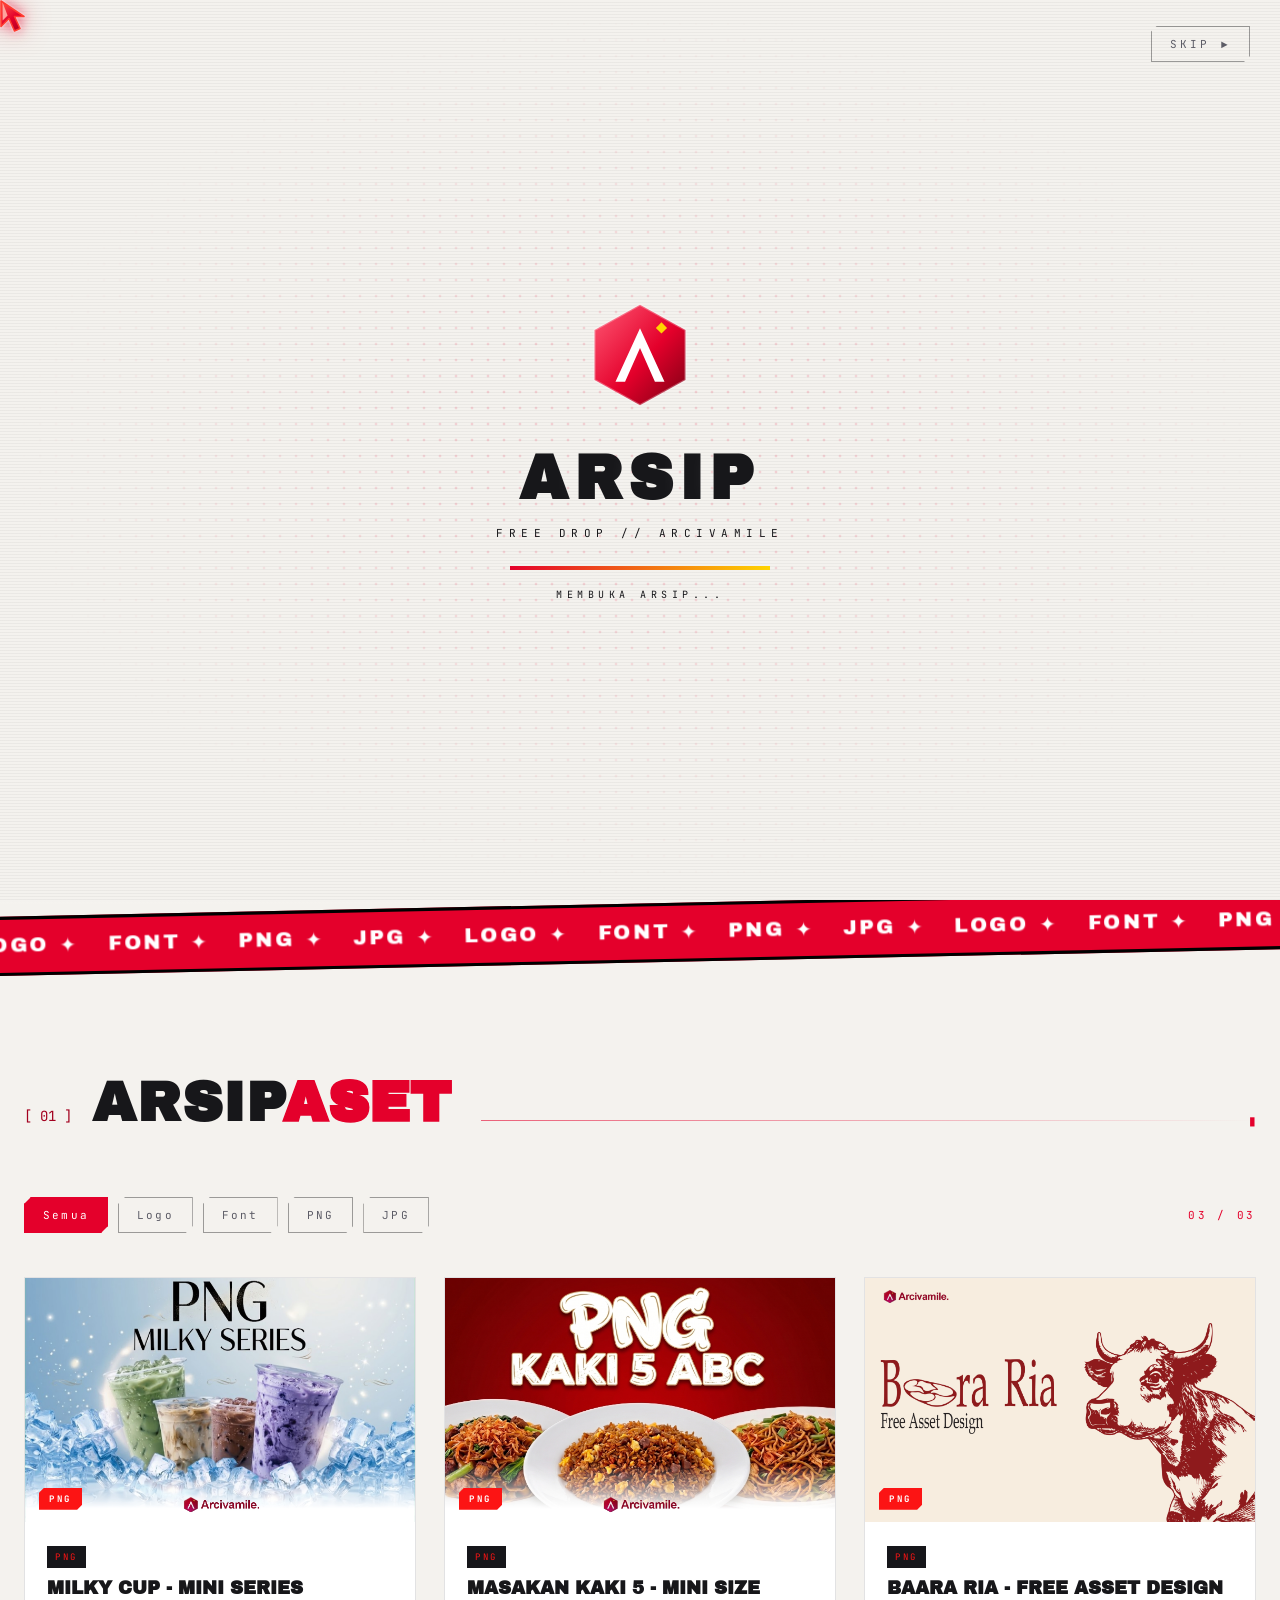
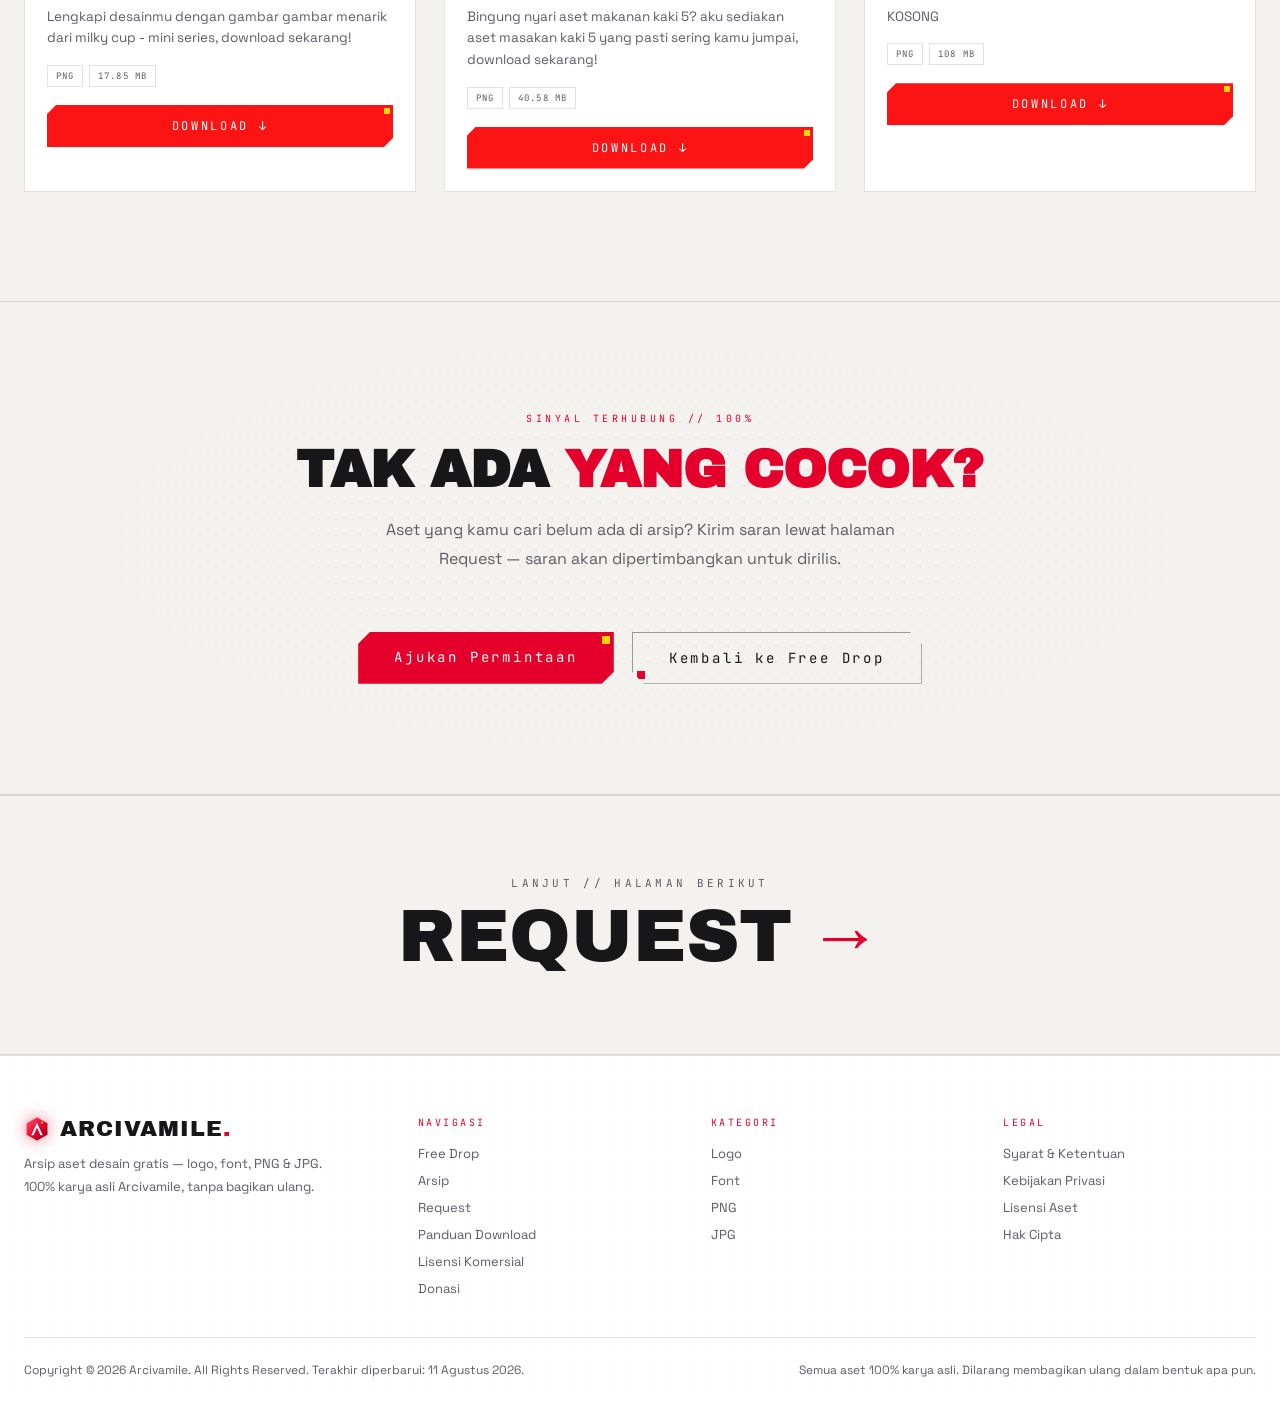
==== commit 99ba2c3b: "new update" ====
--- a/arsip.html
+++ b/arsip.html
@@ -1,496 +1,311 @@
-﻿<!doctype html>
+﻿<!DOCTYPE html>
 <html lang="id" data-theme="light">
-  <head>
-    <meta charset="UTF-8" />
-    <meta name="viewport" content="width=device-width, initial-scale=1.0" />
-    <meta name="theme-color" content="#e4002b" />
-    <!-- ===== GA4 ANALYTICS ===== -->
-    <script
-      async
-      src="https://www.googletagmanager.com/gtag/js?id=G-QKJG3S0D83"
-    ></script>
-    <script>
-      window.dataLayer = window.dataLayer || [];
-      function gtag() {
-        dataLayer.push(arguments);
-      }
-      gtag("js", new Date());
-      window.addEventListener("load", function () {
-        gtag("config", "G-QKJG3S0D83");
-      });
-    </script>
-    <link rel="icon" type="image/x-icon" href="favicon/favicon.ico" />
-    <link
-      rel="icon"
-      type="image/png"
-      sizes="32x32"
-      href="favicon/favicon-32x32.png"
-    />
-    <link
-      rel="icon"
-      type="image/png"
-      sizes="16x16"
-      href="favicon/favicon-16x16.png"
-    />
-    <link
-      rel="apple-touch-icon"
-      sizes="180x180"
-      href="favicon/apple-touch-icon.png"
-    />
-    <link rel="manifest" href="favicon/site.webmanifest" />
-    <link
-      rel="preload"
-      href="fonts/archivo-black.woff2"
-      as="font"
-      type="font/woff2"
-      crossorigin
-    />
-    <link
-      rel="preload"
-      href="fonts/space-grotesk-400.woff2"
-      as="font"
-      type="font/woff2"
-      crossorigin
-    />
-    <link
-      rel="preload"
-      href="fonts/space-grotesk-700.woff2"
-      as="font"
-      type="font/woff2"
-      crossorigin
-    />
-    <link
-      rel="preload"
-      href="fonts/jetbrains-mono-400.woff2"
-      as="font"
-      type="font/woff2"
-      crossorigin
-    />
-    <link
-      rel="preload"
-      href="fonts/jetbrains-mono-700.woff2"
-      as="font"
-      type="font/woff2"
-      crossorigin
-    />
-    <title>
-      ARSIP — Unduh Aset Desain Gratis: Logo, Font, PNG &amp; JPG | Arcivamile
-    </title>
-    <meta
-      name="description"
-      content="Unduh aset desain gratis 100% karya asli Arcivamile: pack logo, font, PNG transparan & gambar JPG resolusi tinggi. Gratis personal & komersial."
-    />
-    <link rel="canonical" href="https://arcivamile.my.id/arsip" />
-    <meta property="og:type" content="website" />
-    <meta property="og:site_name" content="ARCIVAMILE" />
-    <meta
-      property="og:title"
-      content="ARSIP - ARCIVAMILE — Aset Desain Gratis"
-    />
-    <meta
-      property="og:description"
-      content="Semua kategori dalam satu tempat: logo, font, PNG &amp; JPG siap unduh. 100% Gratis"
-    />
-    <meta
-      property="og:image"
-      content="https://arcivamile.my.id/img/ogdata.png"
-    />
-    <meta property="og:image:type" content="image/png" />
-    <meta property="og:image:width" content="1362" />
-    <meta property="og:image:height" content="639" />
-    <meta property="og:url" content="https://arcivamile.my.id/arsip" />
-    <meta name="twitter:card" content="summary_large_image" />
-    <meta
-      name="twitter:title"
-      content="ARSIP - ARCIVAMILE — Aset Desain Gratis"
-    />
-    <meta
-      name="twitter:description"
-      content="Semua kategori dalam satu tempat: logo, font, PNG &amp; JPG siap unduh. 100% Gratis"
-    />
-    <meta
-      name="twitter:image"
-      content="https://arcivamile.my.id/img/ogdata.png"
-    />
-    <script type="application/ld+json">
+<head>
+  <meta charset="UTF-8">
+  <meta name="viewport" content="width=device-width, initial-scale=1.0">
+  <meta name="theme-color" content="#e4002b">
+  <!-- ===== GA4 ANALYTICS ===== -->
+  <script async src="https://www.googletagmanager.com/gtag/js?id=G-QKJG3S0D83"></script>
+  <script>
+    window.dataLayer = window.dataLayer || [];
+    function gtag() { dataLayer.push(arguments); }
+    gtag('js', new Date());
+    window.addEventListener('load', function () { gtag('config', 'G-QKJG3S0D83'); });
+  </script>
+  <link rel="icon" type="image/x-icon" href="favicon/favicon.ico">
+  <link rel="icon" type="image/png" sizes="32x32" href="favicon/favicon-32x32.png">
+  <link rel="icon" type="image/png" sizes="16x16" href="favicon/favicon-16x16.png">
+  <link rel="apple-touch-icon" sizes="180x180" href="favicon/apple-touch-icon.png">
+  <link rel="manifest" href="favicon/site.webmanifest">
+  <link rel="preload" href="fonts/archivo-black.woff2" as="font" type="font/woff2" crossorigin>
+  <link rel="preload" href="fonts/space-grotesk-400.woff2" as="font" type="font/woff2" crossorigin>
+  <link rel="preload" href="fonts/space-grotesk-700.woff2" as="font" type="font/woff2" crossorigin>
+  <link rel="preload" href="fonts/jetbrains-mono-400.woff2" as="font" type="font/woff2" crossorigin>
+  <link rel="preload" href="fonts/jetbrains-mono-700.woff2" as="font" type="font/woff2" crossorigin>
+  <title>ARSIP — Unduh Aset Desain Gratis: Logo, Font, PNG &amp; JPG | Arcivamile</title>
+  <meta name="description" content="Unduh aset desain gratis 100% karya asli Arcivamile: pack logo, font, PNG transparan & gambar JPG resolusi tinggi. Gratis personal & komersial.">
+  <link rel="canonical" href="https://arcivamile.my.id/arsip">
+  <meta property="og:type" content="website">
+  <meta property="og:site_name" content="ARCIVAMILE">
+  <meta property="og:title" content="ARSIP - ARCIVAMILE — Aset Desain Gratis">
+  <meta property="og:description" content="Semua kategori dalam satu tempat: logo, font, PNG &amp; JPG siap unduh. 100% Gratis">
+  <meta property="og:image" content="https://arcivamile.my.id/img/ogdata.png">
+  <meta property="og:image:type" content="image/png">
+  <meta property="og:image:width" content="1362">
+  <meta property="og:image:height" content="639">
+  <meta property="og:url" content="https://arcivamile.my.id/arsip">
+  <meta name="twitter:card" content="summary_large_image">
+  <meta name="twitter:title" content="ARSIP - ARCIVAMILE — Aset Desain Gratis">
+  <meta name="twitter:description" content="Semua kategori dalam satu tempat: logo, font, PNG &amp; JPG siap unduh. 100% Gratis">
+  <meta name="twitter:image" content="https://arcivamile.my.id/img/ogdata.png">
+  <script type="application/ld+json">
+  {
+    "@context": "https://schema.org",
+    "@graph": [
       {
-        "@context": "https://schema.org",
-        "@graph": [
+        "@type": "WebSite",
+        "@id": "https://arcivamile.my.id/#website",
+        "name": "ARCIVAMILE",
+        "url": "https://arcivamile.my.id/",
+        "inLanguage": "id-ID"
+      },
+      {
+        "@type": "Organization",
+        "@id": "https://arcivamile.my.id/#organization",
+        "name": "ARCIVAMILE",
+        "url": "https://arcivamile.my.id/",
+        "logo": {
+          "@type": "ImageObject",
+          "url": "https://arcivamile.my.id/favicon/apple-touch-icon.png",
+          "width": 180,
+          "height": 180
+        },
+        "sameAs": ["https://saweria.co/Acivamile"]
+      },
+      {
+        "@type": "Person",
+        "@id": "https://arcivamile.my.id/#person",
+        "name": "Arcivamile",
+        "url": "https://arcivamile.my.id/",
+        "jobTitle": "Desainer & kreator aset desain gratis",
+        "sameAs": ["https://saweria.co/Acivamile"]
+      },
+      {
+        "@type": "Article",
+        "@id": "https://arcivamile.my.id/arsip#article",
+        "headline": "Arsip - Unduh Aset Desain Gratis: Logo, Font, PNG & JPG",
+        "description": "Unduh aset desain gratis 100% karya asli Arcivamile: pack logo, font, PNG transparan & gambar JPG resolusi tinggi.",
+        "inLanguage": "id-ID",
+        "mainEntityOfPage": "https://arcivamile.my.id/arsip",
+        "image": "https://arcivamile.my.id/img/ogdata.png",
+        "datePublished": "2026-08-07",
+        "dateModified": "2026-08-11",
+        "author": { "@id": "https://arcivamile.my.id/#person" },
+        "publisher": { "@id": "https://arcivamile.my.id/#organization" }
+      },
+      {
+        "@type": "BreadcrumbList",
+        "@id": "https://arcivamile.my.id/arsip#breadcrumb",
+        "itemListElement": [
           {
-            "@type": "WebSite",
-            "@id": "https://arcivamile.my.id/#website",
-            "name": "ARCIVAMILE",
-            "url": "https://arcivamile.my.id/",
-            "inLanguage": "id-ID"
+            "@type": "ListItem",
+            "position": 1,
+            "name": "Free Drop",
+            "item": "https://arcivamile.my.id/freedrop"
           },
           {
-            "@type": "Organization",
-            "@id": "https://arcivamile.my.id/#organization",
-            "name": "ARCIVAMILE",
-            "url": "https://arcivamile.my.id/",
-            "logo": {
-              "@type": "ImageObject",
-              "url": "https://arcivamile.my.id/favicon/apple-touch-icon.png",
-              "width": 180,
-              "height": 180
-            },
-            "sameAs": ["https://saweria.co/Acivamile"]
+            "@type": "ListItem",
+            "position": 2,
+            "name": "Arsip Aset",
+            "item": "https://arcivamile.my.id/arsip"
+          }
+        ]
+      },
+      {
+        "@type": "ItemList",
+        "@id": "https://arcivamile.my.id/arsip#aset",
+        "name": "Arsip Aset Gratis Arcivamile",
+        "itemListElement": [
+          {
+            "@type": "ListItem",
+            "position": 1,
+            "name": "MILKY CUP - MINI SERIES",
+            "url": "https://arcivamile.my.id/aset/milky-cup-mini-series",
+            "image": "https://arcivamile.my.id/img/thumb/pngmilkseries.jpg"
           },
           {
-            "@type": "Person",
-            "@id": "https://arcivamile.my.id/#person",
-            "name": "Arcivamile",
-            "url": "https://arcivamile.my.id/",
-            "jobTitle": "Desainer & kreator aset desain gratis",
-            "sameAs": ["https://saweria.co/Acivamile"]
-          },
-          {
-            "@type": "Article",
-            "@id": "https://arcivamile.my.id/arsip#article",
-            "headline": "Arsip - Unduh Aset Desain Gratis: Logo, Font, PNG & JPG",
-            "description": "Unduh aset desain gratis 100% karya asli Arcivamile: pack logo, font, PNG transparan & gambar JPG resolusi tinggi.",
-            "inLanguage": "id-ID",
-            "mainEntityOfPage": "https://arcivamile.my.id/arsip",
-            "image": "https://arcivamile.my.id/img/ogdata.png",
-            "datePublished": "2026-08-07",
-            "dateModified": "2026-08-11",
-            "author": { "@id": "https://arcivamile.my.id/#person" },
-            "publisher": { "@id": "https://arcivamile.my.id/#organization" }
-          },
-          {
-            "@type": "BreadcrumbList",
-            "@id": "https://arcivamile.my.id/arsip#breadcrumb",
-            "itemListElement": [
-              {
-                "@type": "ListItem",
-                "position": 1,
-                "name": "Free Drop",
-                "item": "https://arcivamile.my.id/freedrop"
-              },
-              {
-                "@type": "ListItem",
-                "position": 2,
-                "name": "Arsip Aset",
-                "item": "https://arcivamile.my.id/arsip"
-              }
-            ]
-          },
-          {
-            "@type": "ItemList",
-            "@id": "https://arcivamile.my.id/arsip#aset",
-            "name": "Arsip Aset Gratis Arcivamile",
-            "itemListElement": [
-              {
-                "@type": "ListItem",
-                "position": 1,
-                "name": "MILKY CUP - MINI SERIES",
-                "url": "https://arcivamile.my.id/aset/milky-cup-mini-series",
-                "image": "https://arcivamile.my.id/img/thumb/pngmilkseries.jpg"
-              },
-              {
-                "@type": "ListItem",
-                "position": 2,
-                "name": "MASAKAN KAKI 5 - MINI SIZE",
-                "url": "https://arcivamile.my.id/aset/masakan-kaki5-mini-size",
-                "image": "https://arcivamile.my.id/img/thumb/kaki5abc.jpg"
-              }
-            ]
+            "@type": "ListItem",
+            "position": 2,
+            "name": "MASAKAN KAKI 5 - MINI SIZE",
+            "url": "https://arcivamile.my.id/aset/masakan-kaki5-mini-size",
+            "image": "https://arcivamile.my.id/img/thumb/kaki5abc.jpg"
           }
         ]
       }
-    </script>
-    <script>
-      (function () {
-        var t = localStorage.getItem("zzz-theme");
-        document.documentElement.setAttribute(
-          "data-theme",
-          t === "dark" ? "dark" : "light",
-        );
-      })();
-    </script>
-    <link rel="stylesheet" href="css/style.css" />
-    <link rel="stylesheet" href="css/freebies.css" />
-  </head>
-  <body>
-    <!-- ===== INTRO ===== -->
-    <div class="intro" id="intro">
-      <div class="intro-noise"></div>
-      <div class="intro-halftone"></div>
-      <button class="intro-skip" id="introSkip">SKIP &#9658;</button>
-      <div class="intro-center">
-        <div class="intro-logo" id="introLogo">
+    ]
+  }
+  </script>
+  <script>
+    (function () {
+      var t = localStorage.getItem('zzz-theme');
+      document.documentElement.setAttribute('data-theme', t === 'dark' ? 'dark' : 'light');
+    })();
+  </script>
+  <link rel="stylesheet" href="css/style.css">
+  <link rel="stylesheet" href="css/freebies.css">
+</head>
+<body>
+
+  <!-- ===== INTRO ===== -->
+  <div class="intro" id="intro">
+    <div class="intro-noise"></div>
+    <div class="intro-halftone"></div>
+    <button class="intro-skip" id="introSkip">SKIP &#9658;</button>
+    <div class="intro-center">
+      <div class="intro-logo" id="introLogo">
+        <svg class="logo-svg" viewBox="0 0 48 48" aria-hidden="true">
+          <defs>
+            <linearGradient id="lgIntro" x1="0" y1="0" x2="1" y2="1">
+              <stop offset="0" stop-color="#ff5a75"/>
+              <stop offset="0.55" stop-color="#e4002b"/>
+              <stop offset="1" stop-color="#7a0013"/>
+            </linearGradient>
+          </defs>
+          <path d="M24 2.5 L43.5 13.3 V34.7 L24 45.5 L4.5 34.7 V13.3 Z" fill="url(#lgIntro)"/>
+          <path d="M24 2.5 L43.5 13.3 V34.7 L24 45.5 L4.5 34.7 V13.3 Z" fill="none" stroke="rgba(255,255,255,.28)" stroke-width="1"/>
+          <path d="M24 12.5 L34.5 35.5 H30.4 L24 21 L17.6 35.5 H13.5 Z" fill="#fff"/>
+          <path d="M33.2 10 L35.6 12.4 L33.2 14.8 L30.8 12.4 Z" fill="#ffd400"/>
+        </svg>
+      </div>
+      <h1 class="intro-name" id="introName">ARSIP</h1>
+      <p class="intro-sub">FREE DROP // ARCIVAMILE</p>
+      <div class="intro-bar"><i></i></div>
+      <p class="intro-loading">MEMBUKA ARSIP<span class="load-dots">...</span></p>
+    </div>
+  </div>
+
+  <!-- ===== THEME FLASH ===== -->
+  <div class="theme-flash" id="themeFlash"></div>
+
+  <!-- ===== SCROLL PROGRESS ===== -->
+  <div class="scroll-progress"><i id="scrollBar"></i></div>
+
+  <!-- ===== NAVBAR ===== -->
+  <header class="navbar" id="navbar">
+    <div class="navbar-inner">
+      <span class="nav-corner nc-tl"></span>
+      <span class="nav-corner nc-tr"></span>
+      <span class="nav-corner nc-bl"></span>
+      <span class="nav-corner nc-br"></span>
+
+      <a href="freedrop" class="logo" data-logo>
+        <span class="logo-box">
           <svg class="logo-svg" viewBox="0 0 48 48" aria-hidden="true">
             <defs>
-              <linearGradient id="lgIntro" x1="0" y1="0" x2="1" y2="1">
-                <stop offset="0" stop-color="#ff5a75" />
-                <stop offset="0.55" stop-color="#e4002b" />
-                <stop offset="1" stop-color="#7a0013" />
+              <linearGradient id="lgNav" x1="0" y1="0" x2="1" y2="1">
+                <stop offset="0" stop-color="#ff5a75"/>
+                <stop offset="0.55" stop-color="#e4002b"/>
+                <stop offset="1" stop-color="#7a0013"/>
               </linearGradient>
             </defs>
-            <path
-              d="M24 2.5 L43.5 13.3 V34.7 L24 45.5 L4.5 34.7 V13.3 Z"
-              fill="url(#lgIntro)"
-            />
-            <path
-              d="M24 2.5 L43.5 13.3 V34.7 L24 45.5 L4.5 34.7 V13.3 Z"
-              fill="none"
-              stroke="rgba(255,255,255,.28)"
-              stroke-width="1"
-            />
-            <path
-              d="M24 12.5 L34.5 35.5 H30.4 L24 21 L17.6 35.5 H13.5 Z"
-              fill="#fff"
-            />
-            <path
-              d="M33.2 10 L35.6 12.4 L33.2 14.8 L30.8 12.4 Z"
-              fill="#ffd400"
-            />
+            <path d="M24 2.5 L43.5 13.3 V34.7 L24 45.5 L4.5 34.7 V13.3 Z" fill="url(#lgNav)"/>
+            <path d="M24 2.5 L43.5 13.3 V34.7 L24 45.5 L4.5 34.7 V13.3 Z" fill="none" stroke="rgba(255,255,255,.28)" stroke-width="1"/>
+            <path d="M24 12.5 L34.5 35.5 H30.4 L24 21 L17.6 35.5 H13.5 Z" fill="#fff"/>
+            <path d="M33.2 10 L35.6 12.4 L33.2 14.8 L30.8 12.4 Z" fill="#ffd400"/>
           </svg>
-        </div>
-        <h1 class="intro-name" id="introName">ARSIP</h1>
-        <p class="intro-sub">FREE DROP // ARCIVAMILE</p>
-        <div class="intro-bar"><i></i></div>
-        <p class="intro-loading">
-          MEMBUKA ARSIP<span class="load-dots">...</span>
-        </p>
-      </div>
-    </div>
-
-    <!-- ===== THEME FLASH ===== -->
-    <div class="theme-flash" id="themeFlash"></div>
-
-    <!-- ===== SCROLL PROGRESS ===== -->
-    <div class="scroll-progress"><i id="scrollBar"></i></div>
-
-    <!-- ===== NAVBAR ===== -->
-    <header class="navbar" id="navbar">
-      <div class="navbar-inner">
-        <span class="nav-corner nc-tl"></span>
-        <span class="nav-corner nc-tr"></span>
-        <span class="nav-corner nc-bl"></span>
-        <span class="nav-corner nc-br"></span>
-
-        <a href="freedrop" class="logo" data-logo>
-          <span class="logo-box">
-            <svg class="logo-svg" viewBox="0 0 48 48" aria-hidden="true">
-              <defs>
-                <linearGradient id="lgNav" x1="0" y1="0" x2="1" y2="1">
-                  <stop offset="0" stop-color="#ff5a75" />
-                  <stop offset="0.55" stop-color="#e4002b" />
-                  <stop offset="1" stop-color="#7a0013" />
-                </linearGradient>
-              </defs>
-              <path
-                d="M24 2.5 L43.5 13.3 V34.7 L24 45.5 L4.5 34.7 V13.3 Z"
-                fill="url(#lgNav)"
-              />
-              <path
-                d="M24 2.5 L43.5 13.3 V34.7 L24 45.5 L4.5 34.7 V13.3 Z"
-                fill="none"
-                stroke="rgba(255,255,255,.28)"
-                stroke-width="1"
-              />
-              <path
-                d="M24 12.5 L34.5 35.5 H30.4 L24 21 L17.6 35.5 H13.5 Z"
-                fill="#fff"
-              />
-              <path
-                d="M33.2 10 L35.6 12.4 L33.2 14.8 L30.8 12.4 Z"
-                fill="#ffd400"
-              />
-            </svg>
-          </span>
-          <span class="logo-text"
-            >ARCIVAMILE<span class="logo-dot">.</span></span
-          >
-        </a>
-        <span class="nav-tag"><i></i><b>FREE DROP</b> // 2026</span>
-        <span class="nav-stripe" aria-hidden="true"></span>
-
-        <nav class="nav-links" id="navLinks">
-          <a href="freedrop" class="nav-link" data-num="01"
-            ><span class="nav-txt">Free Drop</span></a
-          >
-          <a href="arsip" class="nav-link active" data-num="02"
-            ><span class="nav-txt">Arsip</span></a
-          >
-          <a href="request" class="nav-link" data-num="03"
-            ><span class="nav-txt">Request</span></a
-          >
-          <span class="nav-indicator" id="navIndicator"></span>
-        </nav>
-
-        <div class="navbar-right">
-          <button
-            class="theme-toggle"
-            id="themeToggle"
-            aria-label="Ganti tema cahaya"
-          >
-            <span class="tt-sun">&#9728;</span>
-            <span class="tt-knob"></span>
-            <span class="tt-moon">&#9788;</span>
-          </button>
-          <a href="arsip" class="nav-cta"
-            >Unduh Aset<span class="cta-corners"></span
-          ></a>
-        </div>
-
-        <button class="burger" id="burger" aria-label="Menu">
-          <span></span><span></span><span></span>
+        </span>
+        <span class="logo-text">ARCIVAMILE<span class="logo-dot">.</span></span>
+      </a>
+      <span class="nav-tag"><i></i><b>FREE DROP</b> // 2026</span>
+      <span class="nav-stripe" aria-hidden="true"></span>
+
+      <nav class="nav-links" id="navLinks">
+        <a href="freedrop" class="nav-link" data-num="01"><span class="nav-txt">Free Drop</span></a>
+        <a href="arsip" class="nav-link active" data-num="02"><span class="nav-txt">Arsip</span></a>
+        <a href="request" class="nav-link" data-num="03"><span class="nav-txt">Request</span></a>
+        <span class="nav-indicator" id="navIndicator"></span>
+      </nav>
+
+      <div class="navbar-right">
+        <button class="theme-toggle" id="themeToggle" aria-label="Ganti tema cahaya">
+          <span class="tt-sun">&#9728;</span>
+          <span class="tt-knob"></span>
+          <span class="tt-moon">&#9788;</span>
         </button>
-      </div>
-    </header>
-
-    <main>
-      <!-- ===== MOBILE MENU ===== -->
-      <div class="mobile-menu" id="mobileMenu">
-        <div class="mobile-menu-bg" id="mobileMenuBg"></div>
-        <nav class="mobile-menu-links">
-          <a href="freedrop" data-num="01">Free Drop</a>
-          <a href="arsip" data-num="02" class="active">Arsip</a>
-          <a href="request" data-num="03">Request</a>
-        </nav>
-        <div class="mobile-menu-foot">
-          <span>LINK AKTIF // ARSIP</span>
-          <span class="mm-static"
-            >&#9612;&#9612;&#9612;&#9612;&#9612;&#9612;&#9612;</span
-          >
-        </div>
-      </div>
-
-      <!-- ===== HERO ARSIP ===== -->
-      <section class="fd-hero" id="top">
-        <div class="hero-halftone"></div>
-        <div class="fd-grid-bg" aria-hidden="true"></div>
-        <svg class="fd-reticle" viewBox="0 0 100 100" aria-hidden="true">
-          <g fill="none" stroke="rgba(255,255,255,.22)" stroke-width="1.2">
-            <circle cx="50" cy="50" r="20" />
-            <circle
-              cx="50"
-              cy="50"
-              r="42"
-              stroke-dasharray="3 7"
-              opacity=".4"
-            />
-            <line x1="50" y1="18" x2="50" y2="30" />
-            <line x1="50" y1="70" x2="50" y2="82" />
-            <line x1="18" y1="50" x2="30" y2="50" />
-            <line x1="70" y1="50" x2="82" y2="50" />
-          </g>
-        </svg>
-        <div class="fd-vert vert-l">ARSIP ASET ARCIVAMILE</div>
-        <div class="fd-vert vert-r">LENGAKPI DESAINMU SEKARANG</div>
-
-        <div class="fd-hero-inner">
-          <div class="hero-brackets" aria-hidden="true">
-            <i class="br-tl"></i><i class="br-tr"></i><i class="br-bl"></i
-            ><i class="br-br"></i>
-          </div>
-          <p class="hero-kicker reveal">// FREE DROP — ARSIP ASET GRATIS</p>
-          <h1 class="fd-title">
-            <span class="line line-1">
-              <span class="glitch" data-text="ARSIP">ARSIP</span>
-            </span>
-            <span class="line line-2">
-              <span class="glitch" data-text="ASET.">ASET.</span>
-            </span>
-          </h1>
-          <p class="fd-answer reveal">
-            <b>Lengkapi project kreatifmu</b> dengan pilihan pack logo, font,
-            png transparan, serta gambar jpg resolusi tinggi. Tanpa royalti &
-            bebas guna baik untuk urusan pribadi maupun bisnis. Cukup pilih
-            kategori, verifikasi, dan simpan langsung ke perangkatmu!
-          </p>
-          <div class="fd-stats reveal">
-            <div class="fd-stat">
-              <b id="statArsip">07</b><span>ARSIP</span>
-            </div>
-            <div class="fd-stat">
-              <b id="statKategori">07</b><span>KATEGORI</span>
-            </div>
-            <div class="fd-stat"><b>100%</b><span>GRATIS</span></div>
-            <div class="fd-stat"><b>FREE</b><span>LICENSE</span></div>
-          </div>
-        </div>
-
-        <div class="fd-tape" aria-hidden="true"></div>
-        <div class="hero-fade" aria-hidden="true"></div>
-      </section>
-
-      <!-- ===== MARQUEE ===== -->
-      <div class="marquee">
-        <div class="marquee-track">
-          <span class="mq-word"><i>LOGO</i></span
-          ><span class="mq-star">&#10022;</span
-          ><span class="mq-word"><i>FONT</i></span
-          ><span class="mq-star">&#10022;</span
-          ><span class="mq-word"><i>PNG</i></span
-          ><span class="mq-star">&#10022;</span
-          ><span class="mq-word"><i>JPG</i></span
-          ><span class="mq-star">&#10022;</span
-          ><span class="mq-word"><i>LOGO</i></span
-          ><span class="mq-star">&#10022;</span
-          ><span class="mq-word"><i>FONT</i></span
-          ><span class="mq-star">&#10022;</span
-          ><span class="mq-word"><i>PNG</i></span
-          ><span class="mq-star">&#10022;</span
-          ><span class="mq-word"><i>JPG</i></span
-          ><span class="mq-star">&#10022;</span
-          ><span class="mq-word"><i>LOGO</i></span
-          ><span class="mq-star">&#10022;</span
-          ><span class="mq-word"><i>FONT</i></span
-          ><span class="mq-star">&#10022;</span
-          ><span class="mq-word"><i>PNG</i></span
-          ><span class="mq-star">&#10022;</span
-          ><span class="mq-word"><i>JPG</i></span
-          ><span class="mq-star">&#10022;</span>
-          <span class="mq-word"><i>LOGO</i></span
-          ><span class="mq-star">&#10022;</span
-          ><span class="mq-word"><i>FONT</i></span
-          ><span class="mq-star">&#10022;</span
-          ><span class="mq-word"><i>PNG</i></span
-          ><span class="mq-star">&#10022;</span
-          ><span class="mq-word"><i>JPG</i></span
-          ><span class="mq-star">&#10022;</span
-          ><span class="mq-word"><i>LOGO</i></span
-          ><span class="mq-star">&#10022;</span
-          ><span class="mq-word"><i>FONT</i></span
-          ><span class="mq-star">&#10022;</span
-          ><span class="mq-word"><i>PNG</i></span
-          ><span class="mq-star">&#10022;</span
-          ><span class="mq-word"><i>JPG</i></span
-          ><span class="mq-star">&#10022;</span
-          ><span class="mq-word"><i>LOGO</i></span
-          ><span class="mq-star">&#10022;</span
-          ><span class="mq-word"><i>FONT</i></span
-          ><span class="mq-star">&#10022;</span
-          ><span class="mq-word"><i>PNG</i></span
-          ><span class="mq-star">&#10022;</span
-          ><span class="mq-word"><i>JPG</i></span
-          ><span class="mq-star">&#10022;</span>
-        </div>
-      </div>
-
-      <!-- ===== ARSIP ===== -->
-      <section class="section fd-section" id="freebies">
-        <div class="section-head reveal">
-          <span class="sec-num">[ 01 ]</span>
-          <h2 class="sec-title">
-            ARSIP<span class="sec-title-accent">ASET</span>
-          </h2>
-          <div class="sec-line"></div>
-        </div>
-
-        <div class="fd-filter reveal">
-          <button class="fd-filter-btn active" data-filter="all">Semua</button>
-          <button class="fd-filter-btn" data-filter="logo">Logo</button>
-          <button class="fd-filter-btn" data-filter="font">Font</button>
-          <button class="fd-filter-btn" data-filter="png">PNG</button>
-          <button class="fd-filter-btn" data-filter="jpg">JPG</button>
-          <span class="fd-count" id="fdCount">07 / 07</span>
-        </div>
-
-        <!--
+        <a href="arsip" class="nav-cta">Unduh Aset<span class="cta-corners"></span></a>
+      </div>
+
+      <button class="burger" id="burger" aria-label="Menu">
+        <span></span><span></span><span></span>
+      </button>
+    </div>
+  </header>
+
+  <main>
+  <!-- ===== MOBILE MENU ===== -->
+  <div class="mobile-menu" id="mobileMenu">
+    <div class="mobile-menu-bg" id="mobileMenuBg"></div>
+    <nav class="mobile-menu-links">
+      <a href="freedrop" data-num="01">Free Drop</a>
+      <a href="arsip" data-num="02" class="active">Arsip</a>
+      <a href="request" data-num="03">Request</a>
+    </nav>
+    <div class="mobile-menu-foot">
+      <span>LINK AKTIF // ARSIP</span>
+      <span class="mm-static">&#9612;&#9612;&#9612;&#9612;&#9612;&#9612;&#9612;</span>
+    </div>
+  </div>
+
+  <!-- ===== HERO ARSIP ===== -->
+  <section class="fd-hero" id="top">
+    <div class="hero-halftone"></div>
+    <div class="fd-grid-bg" aria-hidden="true"></div>
+    <svg class="fd-reticle" viewBox="0 0 100 100" aria-hidden="true">
+      <g fill="none" stroke="rgba(255,255,255,.22)" stroke-width="1.2">
+        <circle cx="50" cy="50" r="20"/>
+        <circle cx="50" cy="50" r="42" stroke-dasharray="3 7" opacity=".4"/>
+        <line x1="50" y1="18" x2="50" y2="30"/>
+        <line x1="50" y1="70" x2="50" y2="82"/>
+        <line x1="18" y1="50" x2="30" y2="50"/>
+        <line x1="70" y1="50" x2="82" y2="50"/>
+      </g>
+    </svg>
+    <div class="fd-vert vert-l">ARSIP ASET // VOL.01</div>
+    <div class="fd-vert vert-r">DOWNLOAD / ARCIVAMILE</div>
+
+    <div class="fd-hero-inner">
+      <div class="hero-brackets" aria-hidden="true">
+        <i class="br-tl"></i><i class="br-tr"></i><i class="br-bl"></i><i class="br-br"></i>
+      </div>
+      <p class="hero-kicker reveal">// FREE DROP — ARSIP ASET GRATIS</p>
+      <h1 class="fd-title">
+        <span class="line line-1">
+          <span class="glitch" data-text="ARSIP">ARSIP</span>
+        </span>
+        <span class="line line-2">
+          <span class="glitch" data-text="ASET.">ASET.</span>
+        </span>
+      </h1>
+      <p class="hero-sub reveal">Semua kategori dalam satu tempat — <span class="hl">logo</span>, <span class="hl">font</span>, sampai <span class="hl">PNG</span> &amp; <span class="hl">JPG</span> siap unduh.</p>
+      <p class="fd-answer reveal">Ini halaman <b>unduh aset desain gratis</b> Arcivamile: pack logo, font, PNG transparan, dan gambar JPG resolusi tinggi — 100% karya asli, bebas dipakai untuk personal maupun komersial. Pilih kategori, buka kartu aset, verifikasi sebagai manusia, lalu download langsung.</p>
+      <div class="fd-stats reveal">
+        <div class="fd-stat"><b id="statArsip">07</b><span>ARSIP</span></div>
+        <div class="fd-stat"><b id="statKategori">07</b><span>KATEGORI</span></div>
+        <div class="fd-stat"><b>100%</b><span>GRATIS</span></div>
+        <div class="fd-stat"><b>FREE</b><span>LICENSE</span></div>
+      </div>
+    </div>
+
+    <div class="fd-tape" aria-hidden="true"></div>
+    <div class="hero-fade" aria-hidden="true"></div>
+  </section>
+
+  <!-- ===== MARQUEE ===== -->
+  <div class="marquee">
+    <div class="marquee-track">
+      <span class="mq-word"><i>LOGO</i></span><span class="mq-star">&#10022;</span><span class="mq-word"><i>FONT</i></span><span class="mq-star">&#10022;</span><span class="mq-word"><i>PNG</i></span><span class="mq-star">&#10022;</span><span class="mq-word"><i>JPG</i></span><span class="mq-star">&#10022;</span><span class="mq-word"><i>LOGO</i></span><span class="mq-star">&#10022;</span><span class="mq-word"><i>FONT</i></span><span class="mq-star">&#10022;</span><span class="mq-word"><i>PNG</i></span><span class="mq-star">&#10022;</span><span class="mq-word"><i>JPG</i></span><span class="mq-star">&#10022;</span><span class="mq-word"><i>LOGO</i></span><span class="mq-star">&#10022;</span><span class="mq-word"><i>FONT</i></span><span class="mq-star">&#10022;</span><span class="mq-word"><i>PNG</i></span><span class="mq-star">&#10022;</span><span class="mq-word"><i>JPG</i></span><span class="mq-star">&#10022;</span>
+      <span class="mq-word"><i>LOGO</i></span><span class="mq-star">&#10022;</span><span class="mq-word"><i>FONT</i></span><span class="mq-star">&#10022;</span><span class="mq-word"><i>PNG</i></span><span class="mq-star">&#10022;</span><span class="mq-word"><i>JPG</i></span><span class="mq-star">&#10022;</span><span class="mq-word"><i>LOGO</i></span><span class="mq-star">&#10022;</span><span class="mq-word"><i>FONT</i></span><span class="mq-star">&#10022;</span><span class="mq-word"><i>PNG</i></span><span class="mq-star">&#10022;</span><span class="mq-word"><i>JPG</i></span><span class="mq-star">&#10022;</span><span class="mq-word"><i>LOGO</i></span><span class="mq-star">&#10022;</span><span class="mq-word"><i>FONT</i></span><span class="mq-star">&#10022;</span><span class="mq-word"><i>PNG</i></span><span class="mq-star">&#10022;</span><span class="mq-word"><i>JPG</i></span><span class="mq-star">&#10022;</span>
+    </div>
+  </div>
+
+  <!-- ===== ARSIP ===== -->
+  <section class="section fd-section" id="freebies">
+    <div class="section-head reveal">
+      <span class="sec-num">[ 01 ]</span>
+      <h2 class="sec-title">ARSIP<span class="sec-title-accent">ASET</span></h2>
+      <div class="sec-line"></div>
+    </div>
+
+    <div class="fd-filter reveal">
+      <button class="fd-filter-btn active" data-filter="all">Semua</button>
+      <button class="fd-filter-btn" data-filter="logo">Logo</button>
+      <button class="fd-filter-btn" data-filter="font">Font</button>
+      <button class="fd-filter-btn" data-filter="png">PNG</button>
+      <button class="fd-filter-btn" data-filter="jpg">JPG</button>
+      <span class="fd-count" id="fdCount">07 / 07</span>
+    </div>
+
+    <!--
       ============================================================
       CARA ISI ARSIP (tinggal ganti isinya, tanpa JS apa pun)
       ------------------------------------------------------------
@@ -518,11 +333,12 @@
       ============================================================
     -->
 
-        <div class="fd-grid" id="fdGrid">
-          <!-- ============================================================
+    <div class="fd-grid" id="fdGrid">
+
+      <!-- ============================================================
            ====== KATEGORI LOGO  //  warna #e4002b ======
            ============================================================ -->
-          <!-- <article class="fd-card reveal"
+      <!-- <article class="fd-card reveal"
         data-cat="logo"
         style="--tc:#e4002b"
         data-creator="Karya Asli — Arcivamile"
@@ -547,10 +363,10 @@
         </div>
       </article> -->
 
-          <!-- ============================================================
+      <!-- ============================================================
            ====== KATEGORI FONT  //  warna #ff9a00 ======
            ============================================================ -->
-          <!-- <article class="fd-card reveal"
+      <!-- <article class="fd-card reveal"
         data-cat="font"
         style="--tc:#ff9a00"
         data-creator="Karya Asli — Arcivamile"
@@ -575,91 +391,88 @@
         </div>
       </article> -->
 
-          <!-- ============================================================
+      <!-- ============================================================
            ====== KATEGORI PNG ======
            ============================================================ -->
-          <article
-            class="fd-card reveal"
-            data-cat="png"
-            style="--tc: #fc1414"
-            data-creator="Arcivamile"
-            data-date="3 Agustus 2026"
-            data-format="PNG"
-            data-size="17.85 MB"
-            data-license="Free personal &amp; commercial"
-            data-detail="aset/milky-cup-mini-series"
-          >
-            <div class="fd-tile">
-              <img
-                class="fd-thumb"
-                src="img/thumb/pngmilkseries.jpg"
-                alt="MILKY CUP - MINI SERIES"
-                onerror="this.remove()"
-              />
-              <span>P</span>
-              <b>PNG</b>
-            </div>
-            <div class="fd-body">
-              <span class="fd-cat">PNG</span>
-              <h3>MILKY CUP - MINI SERIES</h3>
-              <p>
-                Lengkapi desainmu dengan gambar gambar menarik dari milky cup -
-                mini series, download sekarang!
-              </p>
-              <div class="fd-meta"><span>PNG</span><span>17.85 MB</span></div>
-              <a
-                href="https://drive.google.com/uc?export=download&id=1bR7w0iiPsWWa10v8Jj8x-UbnvpKACyRV"
-                target="_blank"
-                rel="noopener"
-                class="fd-btn"
-                >DOWNLOAD &#8595;<span></span
-              ></a>
-            </div>
-          </article>
-
-          <article
-            class="fd-card reveal"
-            data-cat="png"
-            style="--tc: #fc1414"
-            data-creator="Arcivamile"
-            data-date="7 Agustus 2026"
-            data-format="PNG"
-            data-size="40.58 MB"
-            data-license="Free personal &amp; commercial"
-            data-detail="aset/masakan-kaki5-mini-size"
-          >
-            <div class="fd-tile">
-              <img
-                class="fd-thumb"
-                src="img/thumb/kaki5abc.jpg"
-                alt="MASAKAN KAKI 5 - MINI SIZE"
-                onerror="this.remove()"
-              />
-              <span>P</span>
-              <b>PNG</b>
-            </div>
-            <div class="fd-body">
-              <span class="fd-cat">PNG</span>
-              <h3>MASAKAN KAKI 5 - MINI SIZE</h3>
-              <p>
-                Bingung nyari aset makanan kaki 5? aku sediakan aset masakan
-                kaki 5 yang pasti sering kamu jumpai, download sekarang!
-              </p>
-              <div class="fd-meta"><span>PNG</span><span>40.58 MB</span></div>
-              <a
-                href="https://download1589.mediafire.com/7qdciory84yg0Iz1JjrLqosnZ5nzTfSqccRGKcXaoCGQ8jOcPN2BSJCVxzJrerNNorJxx2PA3LsjPiyZLJ-n9_Qzs8KrALTJXCuNfYdCoCXHG_ddX9YHVL3aZVJBpqtbik0mRMerPYYU7kjCzPIOdVvntgNpPbCtxyXJqcjJkA/eexyzyq9jkrub5d/MASAKAN+KAKI+5+ABC+-+LITE.zip"
-                target="_blank"
-                rel="noopener"
-                class="fd-btn"
-                >DOWNLOAD &#8595;<span></span
-              ></a>
-            </div>
-          </article>
-
-          <!-- ============================================================
+      <article class="fd-card reveal"
+        data-cat="png"
+        style="--tc:#fc1414"
+        data-creator="Arcivamile"
+        data-date="3 Agustus 2026"
+        data-format="PNG"
+        data-size="17.85 MB"
+        data-license="Free personal &amp; commercial"
+        data-detail="aset/milky-cup-mini-series">
+        <div class="fd-tile">
+          <img class="fd-thumb" src="img/thumb/pngmilkseries.jpg" alt="MILKY CUP - MINI SERIES" onerror="this.remove()">
+          <span>P</span>
+          <b>PNG</b>
+        </div>
+        <div class="fd-body">
+          <span class="fd-cat">PNG</span>
+          <h3>MILKY CUP - MINI SERIES</h3>
+          <p>Lengkapi desainmu dengan gambar gambar menarik dari milky cup - mini series, download sekarang!</p>
+          <div class="fd-meta">
+            <span>PNG</span><span>17.85 MB</span>
+          </div>
+          <a href="https://drive.google.com/uc?export=download&id=1bR7w0iiPsWWa10v8Jj8x-UbnvpKACyRV" target="_blank" rel="noopener" class="fd-btn">DOWNLOAD &#8595;<span></span></a>
+        </div>
+      </article>
+
+      <article class="fd-card reveal"
+        data-cat="png"
+        style="--tc:#fc1414"
+        data-creator="Arcivamile"
+        data-date="7 Agustus 2026"
+        data-format="PNG"
+        data-size="40.58 MB"
+        data-license="Free personal &amp; commercial"
+        data-detail="aset/masakan-kaki5-mini-size">
+        <div class="fd-tile">
+          <img class="fd-thumb" src="img/thumb/kaki5abc.jpg" alt="MASAKAN KAKI 5 - MINI SIZE" onerror="this.remove()">
+          <span>P</span>
+          <b>PNG</b>
+        </div>
+        <div class="fd-body">
+          <span class="fd-cat">PNG</span>
+          <h3>MASAKAN KAKI 5 - MINI SIZE</h3>
+          <p>Bingung nyari aset makanan kaki 5? aku sediakan aset masakan kaki 5 yang pasti sering kamu jumpai, download sekarang!</p>
+          <div class="fd-meta">
+            <span>PNG</span><span>40.58 MB</span>
+          </div>
+          <a href="https://download1589.mediafire.com/7qdciory84yg0Iz1JjrLqosnZ5nzTfSqccRGKcXaoCGQ8jOcPN2BSJCVxzJrerNNorJxx2PA3LsjPiyZLJ-n9_Qzs8KrALTJXCuNfYdCoCXHG_ddX9YHVL3aZVJBpqtbik0mRMerPYYU7kjCzPIOdVvntgNpPbCtxyXJqcjJkA/eexyzyq9jkrub5d/MASAKAN+KAKI+5+ABC+-+LITE.zip" target="_blank" rel="noopener" class="fd-btn">DOWNLOAD &#8595;<span></span></a>
+        </div>
+      </article>
+
+      <article class="fd-card reveal"
+        data-cat="png"
+        style="--tc:#fc1414"
+        data-creator="Arcivamile"
+        data-date="8 Oktober 2026"
+        data-format="PNG"
+        data-size="108 MB"
+        data-license="Free personal &amp; commercial"
+        data-detail="aset/baararia">
+        <div class="fd-tile">
+          <img class="fd-thumb" src="img/thumb/baararia.png" alt="baara ria - free asset design" onerror="this.remove()">
+          <span>P</span>
+          <b>PNG</b>
+        </div>
+        <div class="fd-body">
+          <span class="fd-cat">PNG</span>
+          <h3>BAARA RIA - FREE ASSET DESIGN</h3>
+          <p>KOSONG</p>
+          <div class="fd-meta">
+            <span>PNG</span><span>108 MB</span>
+          </div>
+          <a href="https://drive.google.com/file/d/1mvar3dAyYkWzU0gRDssU4bFuSjIqP3ag/view?usp=sharing" target="_blank" rel="noopener" class="fd-btn">DOWNLOAD &#8595;<span></span></a>
+        </div>
+      </article>
+
+      <!-- ============================================================
            ====== KATEGORI JPG  //  warna #8a8aff ======
            ============================================================ -->
-          <!-- <article class="fd-card reveal"
+      <!-- <article class="fd-card reveal"
         data-cat="jpg"
         style="--tc:#8a8aff"
         data-creator="Karya Asli — Arcivamile"
@@ -683,245 +496,160 @@
           <a href="#" target="_blank" rel="noopener" class="fd-btn">DOWNLOAD &#8595;<span></span></a>
         </div>
       </article> -->
-        </div>
-
-        <div class="fd-empty" id="fdEmpty">
-          <span class="fd-empty-label">ARSIP KOSONG</span>
-          <h3>Belum Ada Aset di Kategori Ini</h3>
-          <p>Geser ke kategori lain, atau ajukan permintaan aset gratis.</p>
-        </div>
-      </section>
-
-      <!-- ===== CTA ===== -->
-      <section class="fd-cta">
-        <div class="hero-halftone"></div>
-        <div class="fd-cta-inner reveal">
-          <span class="cp-label">SINYAL TERHUBUNG // 100%</span>
-          <h2 class="fd-cta-title">
-            TAK ADA <span class="hl">YANG COCOK?</span>
-          </h2>
-          <p>
-            Aset yang kamu cari belum ada di arsip? Kirim saran lewat halaman
-            Request — saran akan dipertimbangkan untuk dirilis.
-          </p>
-          <div class="hero-cta">
-            <a href="request" class="btn btn-red"
-              >Ajukan Permintaan<span></span
-            ></a>
-            <a href="freedrop" class="btn btn-ghost"
-              >Kembali ke Free Drop<span></span
-            ></a>
-          </div>
-        </div>
-      </section>
-
-      <!-- ===== LANJUT KE REQUEST ===== -->
-      <section class="fd-next">
-        <a href="request" class="fd-next-link">
-          <span class="fd-next-label">LANJUT // HALAMAN BERIKUT</span>
-          <span class="fd-next-title"
-            >REQUEST<span class="fd-next-arrow">&#8594;</span></span
-          >
-        </a>
-      </section>
-
-      <!-- ===== FOOTER ===== -->
-    </main>
-    <footer class="footer">
-      <div class="footer-noise"></div>
-      <div class="footer-top">
-        <div class="footer-brand">
-          <div class="footer-logo-row">
-            <span class="footer-logo">
-              <svg class="logo-svg" viewBox="0 0 48 48" aria-hidden="true">
-                <defs>
-                  <linearGradient id="lgFoot" x1="0" y1="0" x2="1" y2="1">
-                    <stop offset="0" stop-color="#ff5a75" />
-                    <stop offset="0.55" stop-color="#e4002b" />
-                    <stop offset="1" stop-color="#7a0013" />
-                  </linearGradient>
-                </defs>
-                <path
-                  d="M24 2.5 L43.5 13.3 V34.7 L24 45.5 L4.5 34.7 V13.3 Z"
-                  fill="url(#lgFoot)"
-                />
-                <path
-                  d="M24 2.5 L43.5 13.3 V34.7 L24 45.5 L4.5 34.7 V13.3 Z"
-                  fill="none"
-                  stroke="rgba(255,255,255,.28)"
-                  stroke-width="1"
-                />
-                <path
-                  d="M24 12.5 L34.5 35.5 H30.4 L24 21 L17.6 35.5 H13.5 Z"
-                  fill="#fff"
-                />
-                <path
-                  d="M33.2 10 L35.6 12.4 L33.2 14.8 L30.8 12.4 Z"
-                  fill="#ffd400"
-                />
-              </svg>
-            </span>
-            <span class="footer-name"
-              >ARCIVAMILE<span class="logo-dot">.</span></span
-            >
-          </div>
-          <p>
-            Arsip aset desain gratis — logo, font, PNG &amp; JPG. 100% personal
-            use & commercial use
-          </p>
-        </div>
-        <div class="footer-col">
-          <span class="footer-col-title">NAVIGASI</span>
-          <a href="freedrop">Free Drop</a>
-          <a href="arsip">Arsip</a>
-          <a href="request">Request</a>
-          <a href="artikel/cara-download-aset-gratis">Panduan Download</a>
-          <a href="artikel/aset-gratis-untuk-komersial">Lisensi Komersial</a>
-          <a href="freedrop#donasi">Donasi</a>
-        </div>
-        <div class="footer-col">
-          <span class="footer-col-title">KATEGORI</span>
-          <a href="arsip">Logo</a>
-          <a href="arsip">Font</a>
-          <a href="arsip">PNG</a>
-          <a href="arsip">JPG</a>
-        </div>
-        <div class="footer-col">
-          <span class="footer-col-title">LEGAL</span>
-          <a href="#" data-legal="terms">Syarat &amp; Ketentuan</a>
-          <a href="#" data-legal="privacy">Kebijakan Privasi</a>
-          <a href="#" data-legal="license">Lisensi Aset</a>
-          <a href="#" data-legal="copyright">Hak Cipta</a>
-        </div>
-      </div>
-      <div class="footer-bottom">
-        <p>Copyright &copy; 2026 Arcivamile. All Rights Reserved.</p>
-        <p class="footer-tip">
-          Lisensi terbuka untuk kebutuhan personal dan bisnis. Mohon tidak
-          membagikan ulang atau menyebarkan file secara langsung.
-        </p>
-      </div>
-    </footer>
-
-    <!-- ===== POPUP INFO DOWNLOAD ===== -->
-    <div class="fd-modal" id="fdModal">
-      <div class="fd-modal-bg" id="fdModalBg"></div>
-      <div class="fd-modal-panel">
-        <span class="fd-modal-cat" id="mCat">ASET</span>
-        <h3 id="mTitle">Judul Aset</h3>
-        <p id="mDesc">Deskripsi aset.</p>
-        <div class="fd-modal-info">
-          <div><span>KREATOR</span><b id="mCreator">-</b></div>
-          <div><span>DIUPLOAD</span><b id="mDate">-</b></div>
-          <div><span>FORMAT</span><b id="mFormat">-</b></div>
-          <div><span>UKURAN</span><b id="mSize">-</b></div>
-          <div class="fd-modal-license">
-            <span>LISENSI</span><b id="mLicense">-</b>
-          </div>
-        </div>
-        <p class="fd-modal-note">
-          Aset ini merupakan karya asli Arcivamile. Dengan mengunduh, kamu
-          menyatakan tidak akan membagikan ulang aset ini dalam bentuk apa pun.
-        </p>
-
-        <div class="fd-modal-guard" id="fdGuard">
-          <div class="fd-guard-box">
-            <span class="fd-guard-label">VERIFIKASI MANUSIA // ANTI-SPAM</span>
-            <div id="cf-turnstile"></div>
-            <button
-              type="button"
-              class="fd-guard-fallback"
-              id="fdGuardFallback"
-              hidden
-            >
-              SAYA BUKAN ROBOT &#10003;
-            </button>
-            <label class="fd-guard-agree">
-              <input type="checkbox" id="fdAgree" />
-              <span
-                >Saya setuju untuk <b>tidak membagikan ulang</b> aset ini, dan
-                mengakui bahwa aset ini adalah <b>karya asli Arcivamile</b>.
-                Dilarang mengunggah ulang dalam bentuk apa pun.</span
-              >
-            </label>
-            <p class="fd-guard-msg" id="fdGuardMsg"></p>
-          </div>
-        </div>
-        <div class="fd-modal-actions">
-          <a
-            href="#"
-            target="_blank"
-            rel="noopener"
-            class="btn btn-red locked"
-            id="mDownload"
-            ><span class="fd-mdl-label">VERIFIKASI DULU</span><span></span
-          ></a>
-          <a href="#" class="btn btn-ghost" id="mClose">TUTUP<span></span></a>
-        </div>
-      </div>
-    </div>
-
-    <!-- cursor -->
-    <div class="cursor" id="cursor" aria-hidden="true">
-      <svg
-        viewBox="0 0 32 32"
-        fill="none"
-        xmlns="http://www.w3.org/2000/svg"
-        aria-hidden="true"
-      >
-        <defs>
-          <linearGradient
-            id="curGrad"
-            x1="1"
-            y1="1"
-            x2="24"
-            y2="31"
-            gradientUnits="userSpaceOnUse"
-          >
-            <stop offset="0" stop-color="#ff5a4a" />
-            <stop offset=".55" stop-color="#e4002b" />
-            <stop offset="1" stop-color="#a3001f" />
-          </linearGradient>
-        </defs>
-        <path
-          class="cur-glow"
-          d="M1 1 L1 26.5 L9 18.5 L14.5 31 L20 28.5 L14.5 16.5 L24 16.5 Z"
-          fill="url(#curGrad)"
-          stroke="#ff3b30"
-          stroke-width="1.6"
-          stroke-linejoin="round"
-          stroke-linecap="round"
-        />
-        <path
-          class="cur-tip"
-          d="M2.6 2.6 L2.6 20.5 L7.6 15.5 Z"
-          fill="#ffb3a7"
-          opacity=".9"
-        />
-      </svg>
-    </div>
-
-    <script
-      src="https://challenges.cloudflare.com/turnstile/v0/api.js?render=explicit"
-      async
-      defer
-    ></script>
-    <!-- ===== POPUP LEGAL ===== -->
-    <div class="fd-legal-modal" id="fdLegalModal">
-      <div class="fd-legal-bg" id="fdLegalBg"></div>
-      <div class="fd-legal-panel">
-        <div class="fd-legal-head">
-          <span class="fd-legal-cat" id="legalCat">LEGAL</span>
-          <button class="fd-legal-close" id="legalClose" aria-label="Tutup">
-            &#10005;
-          </button>
-        </div>
-        <h3 id="legalTitle">Dokumen</h3>
-        <div class="fd-legal-body" id="legalBody"></div>
-        <p class="fd-legal-foot">Terakhir diperbarui: 2 Agustus 2026</p>
-      </div>
-    </div>
-
-    <script src="js/freebies.js"></script>
-  </body>
+
+    </div>
+
+    <div class="fd-empty" id="fdEmpty">
+      <span class="fd-empty-label">ARSIP KOSONG</span>
+      <h3>Belum Ada Aset di Kategori Ini</h3>
+      <p>Geser ke kategori lain, atau ajukan permintaan aset gratis.</p>
+    </div>
+  </section>
+
+  <!-- ===== CTA ===== -->
+  <section class="fd-cta">
+    <div class="hero-halftone"></div>
+    <div class="fd-cta-inner reveal">
+      <span class="cp-label">SINYAL TERHUBUNG // 100%</span>
+      <h2 class="fd-cta-title">TAK ADA <span class="hl">YANG COCOK?</span></h2>
+      <p>Aset yang kamu cari belum ada di arsip? Kirim saran lewat halaman Request — saran akan dipertimbangkan untuk dirilis.</p>
+      <div class="hero-cta">
+        <a href="request" class="btn btn-red">Ajukan Permintaan<span></span></a>
+        <a href="freedrop" class="btn btn-ghost">Kembali ke Free Drop<span></span></a>
+      </div>
+    </div>
+  </section>
+
+  <!-- ===== LANJUT KE REQUEST ===== -->
+  <section class="fd-next">
+    <a href="request" class="fd-next-link">
+      <span class="fd-next-label">LANJUT // HALAMAN BERIKUT</span>
+      <span class="fd-next-title">REQUEST<span class="fd-next-arrow">&#8594;</span></span>
+    </a>
+  </section>
+
+  <!-- ===== FOOTER ===== -->
+  </main>
+  <footer class="footer">
+    <div class="footer-noise"></div>
+    <div class="footer-top">
+      <div class="footer-brand">
+        <div class="footer-logo-row">
+          <span class="footer-logo">
+            <svg class="logo-svg" viewBox="0 0 48 48" aria-hidden="true">
+              <defs>
+                <linearGradient id="lgFoot" x1="0" y1="0" x2="1" y2="1">
+                  <stop offset="0" stop-color="#ff5a75"/>
+                  <stop offset="0.55" stop-color="#e4002b"/>
+                  <stop offset="1" stop-color="#7a0013"/>
+                </linearGradient>
+              </defs>
+              <path d="M24 2.5 L43.5 13.3 V34.7 L24 45.5 L4.5 34.7 V13.3 Z" fill="url(#lgFoot)"/>
+              <path d="M24 2.5 L43.5 13.3 V34.7 L24 45.5 L4.5 34.7 V13.3 Z" fill="none" stroke="rgba(255,255,255,.28)" stroke-width="1"/>
+              <path d="M24 12.5 L34.5 35.5 H30.4 L24 21 L17.6 35.5 H13.5 Z" fill="#fff"/>
+              <path d="M33.2 10 L35.6 12.4 L33.2 14.8 L30.8 12.4 Z" fill="#ffd400"/>
+            </svg>
+          </span>
+          <span class="footer-name">ARCIVAMILE<span class="logo-dot">.</span></span>
+        </div>
+        <p>Arsip aset desain gratis — logo, font, PNG &amp; JPG. 100% karya asli Arcivamile, tanpa bagikan ulang.</p>
+      </div>
+      <div class="footer-col">
+        <span class="footer-col-title">NAVIGASI</span>
+        <a href="freedrop">Free Drop</a>
+        <a href="arsip">Arsip</a>
+        <a href="request">Request</a>
+        <a href="artikel/cara-download-aset-gratis">Panduan Download</a>
+        <a href="artikel/aset-gratis-untuk-komersial">Lisensi Komersial</a>
+        <a href="freedrop#donasi">Donasi</a>
+      </div>
+      <div class="footer-col">
+        <span class="footer-col-title">KATEGORI</span>
+        <a href="arsip">Logo</a>
+        <a href="arsip">Font</a>
+        <a href="arsip">PNG</a>
+        <a href="arsip">JPG</a>
+      </div>
+      <div class="footer-col">
+        <span class="footer-col-title">LEGAL</span>
+        <a href="#" data-legal="terms">Syarat &amp; Ketentuan</a>
+        <a href="#" data-legal="privacy">Kebijakan Privasi</a>
+        <a href="#" data-legal="license">Lisensi Aset</a>
+        <a href="#" data-legal="copyright">Hak Cipta</a>
+      </div>
+    </div>
+    <div class="footer-bottom">
+      <p>Copyright &copy; 2026 Arcivamile. All Rights Reserved. Terakhir diperbarui: 11 Agustus 2026.</p>
+      <p class="footer-tip">Semua aset 100% karya asli. Dilarang membagikan ulang dalam bentuk apa pun.</p>
+    </div>
+  </footer>
+
+  <!-- ===== POPUP INFO DOWNLOAD ===== -->
+  <div class="fd-modal" id="fdModal">
+    <div class="fd-modal-bg" id="fdModalBg"></div>
+    <div class="fd-modal-panel">
+      <span class="fd-modal-cat" id="mCat">ASET</span>
+      <h3 id="mTitle">Judul Aset</h3>
+      <p id="mDesc">Deskripsi aset.</p>
+      <div class="fd-modal-info">
+        <div><span>KREATOR</span><b id="mCreator">-</b></div>
+        <div><span>DIUPLOAD</span><b id="mDate">-</b></div>
+        <div><span>FORMAT</span><b id="mFormat">-</b></div>
+        <div><span>UKURAN</span><b id="mSize">-</b></div>
+        <div class="fd-modal-license"><span>LISENSI</span><b id="mLicense">-</b></div>
+      </div>
+      <p class="fd-modal-note">Aset ini merupakan karya asli Arcivamile. Dengan mengunduh, kamu menyatakan tidak akan membagikan ulang aset ini dalam bentuk apa pun.</p>
+      <p class="fd-modal-detail"><a href="#" id="mDetail" target="_blank" rel="noopener">Lihat halaman detail aset &#8599;</a></p>
+      
+      <div class="fd-modal-guard" id="fdGuard">
+        <div class="fd-guard-box">
+          <span class="fd-guard-label">VERIFIKASI MANUSIA // ANTI-SPAM</span>
+          <div id="cf-turnstile"></div>
+          <button type="button" class="fd-guard-fallback" id="fdGuardFallback" hidden>SAYA BUKAN ROBOT &#10003;</button>
+          <label class="fd-guard-agree">
+            <input type="checkbox" id="fdAgree">
+            <span>Saya setuju untuk <b>tidak membagikan ulang</b> aset ini, dan mengakui bahwa aset ini adalah <b>karya asli Arcivamile</b>. Dilarang mengunggah ulang dalam bentuk apa pun.</span>
+          </label>
+          <p class="fd-guard-msg" id="fdGuardMsg"></p>
+        </div>
+      </div>
+      <div class="fd-modal-actions">
+        <a href="#" target="_blank" rel="noopener" class="btn btn-red locked" id="mDownload"><span class="fd-mdl-label">VERIFIKASI DULU</span><span></span></a>
+        <a href="#" class="btn btn-ghost" id="mClose">TUTUP<span></span></a>
+      </div>
+    </div>
+  </div>
+
+  <!-- cursor -->
+  <div class="cursor" id="cursor" aria-hidden="true">
+    <svg viewBox="0 0 32 32" fill="none" xmlns="http://www.w3.org/2000/svg" aria-hidden="true">
+      <defs>
+        <linearGradient id="curGrad" x1="1" y1="1" x2="24" y2="31" gradientUnits="userSpaceOnUse">
+          <stop offset="0" stop-color="#ff5a4a"/>
+          <stop offset=".55" stop-color="#e4002b"/>
+          <stop offset="1" stop-color="#a3001f"/>
+        </linearGradient>
+      </defs>
+      <path class="cur-glow" d="M1 1 L1 26.5 L9 18.5 L14.5 31 L20 28.5 L14.5 16.5 L24 16.5 Z" fill="url(#curGrad)" stroke="#ff3b30" stroke-width="1.6" stroke-linejoin="round" stroke-linecap="round"/>
+      <path class="cur-tip" d="M2.6 2.6 L2.6 20.5 L7.6 15.5 Z" fill="#ffb3a7" opacity=".9"/>
+    </svg>
+  </div>
+
+  <script src="https://challenges.cloudflare.com/turnstile/v0/api.js?render=explicit" async defer></script>
+  <!-- ===== POPUP LEGAL ===== -->
+  <div class="fd-legal-modal" id="fdLegalModal">
+    <div class="fd-legal-bg" id="fdLegalBg"></div>
+    <div class="fd-legal-panel">
+      <div class="fd-legal-head">
+        <span class="fd-legal-cat" id="legalCat">LEGAL</span>
+        <button class="fd-legal-close" id="legalClose" aria-label="Tutup">&#10005;</button>
+      </div>
+      <h3 id="legalTitle">Dokumen</h3>
+      <div class="fd-legal-body" id="legalBody"></div>
+      <p class="fd-legal-foot">Terakhir diperbarui: 2 Agustus 2026</p>
+    </div>
+  </div>
+
+  <script src="js/freebies.js"></script>
+</body>
 </html>
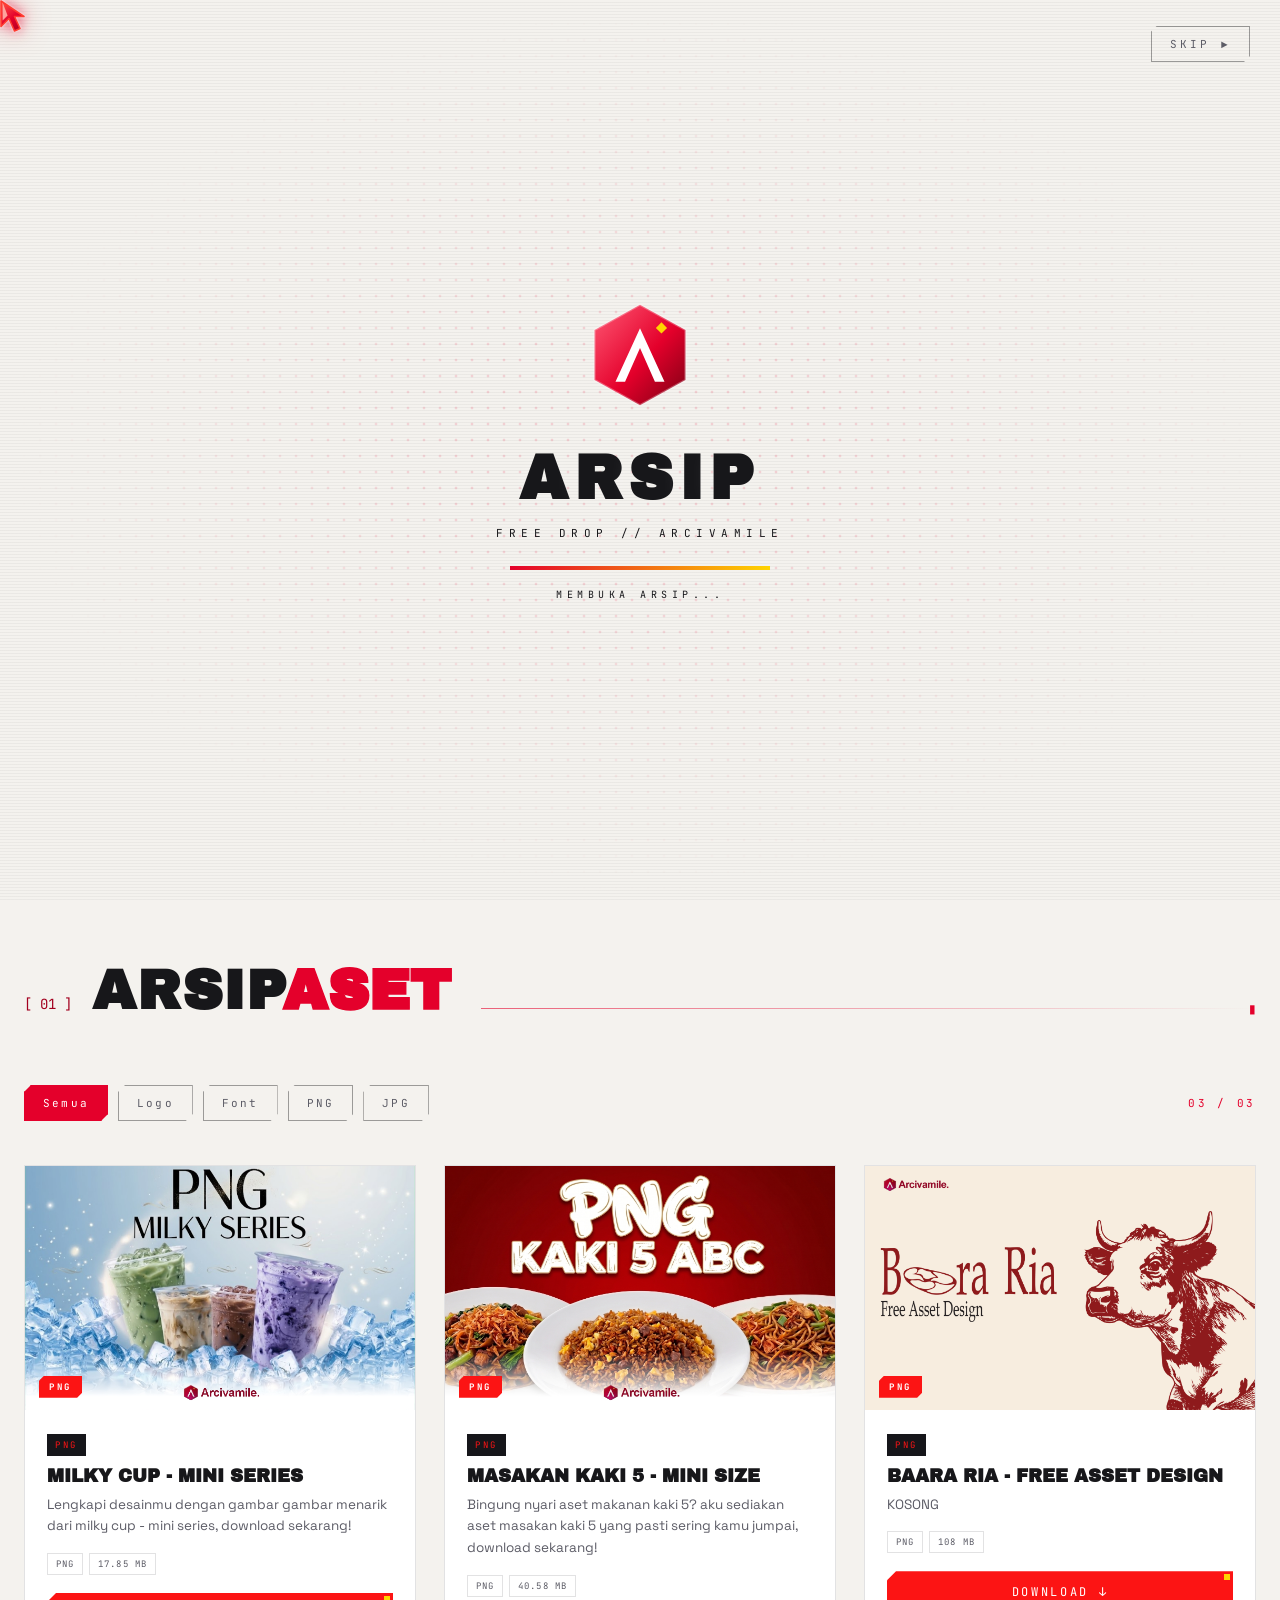
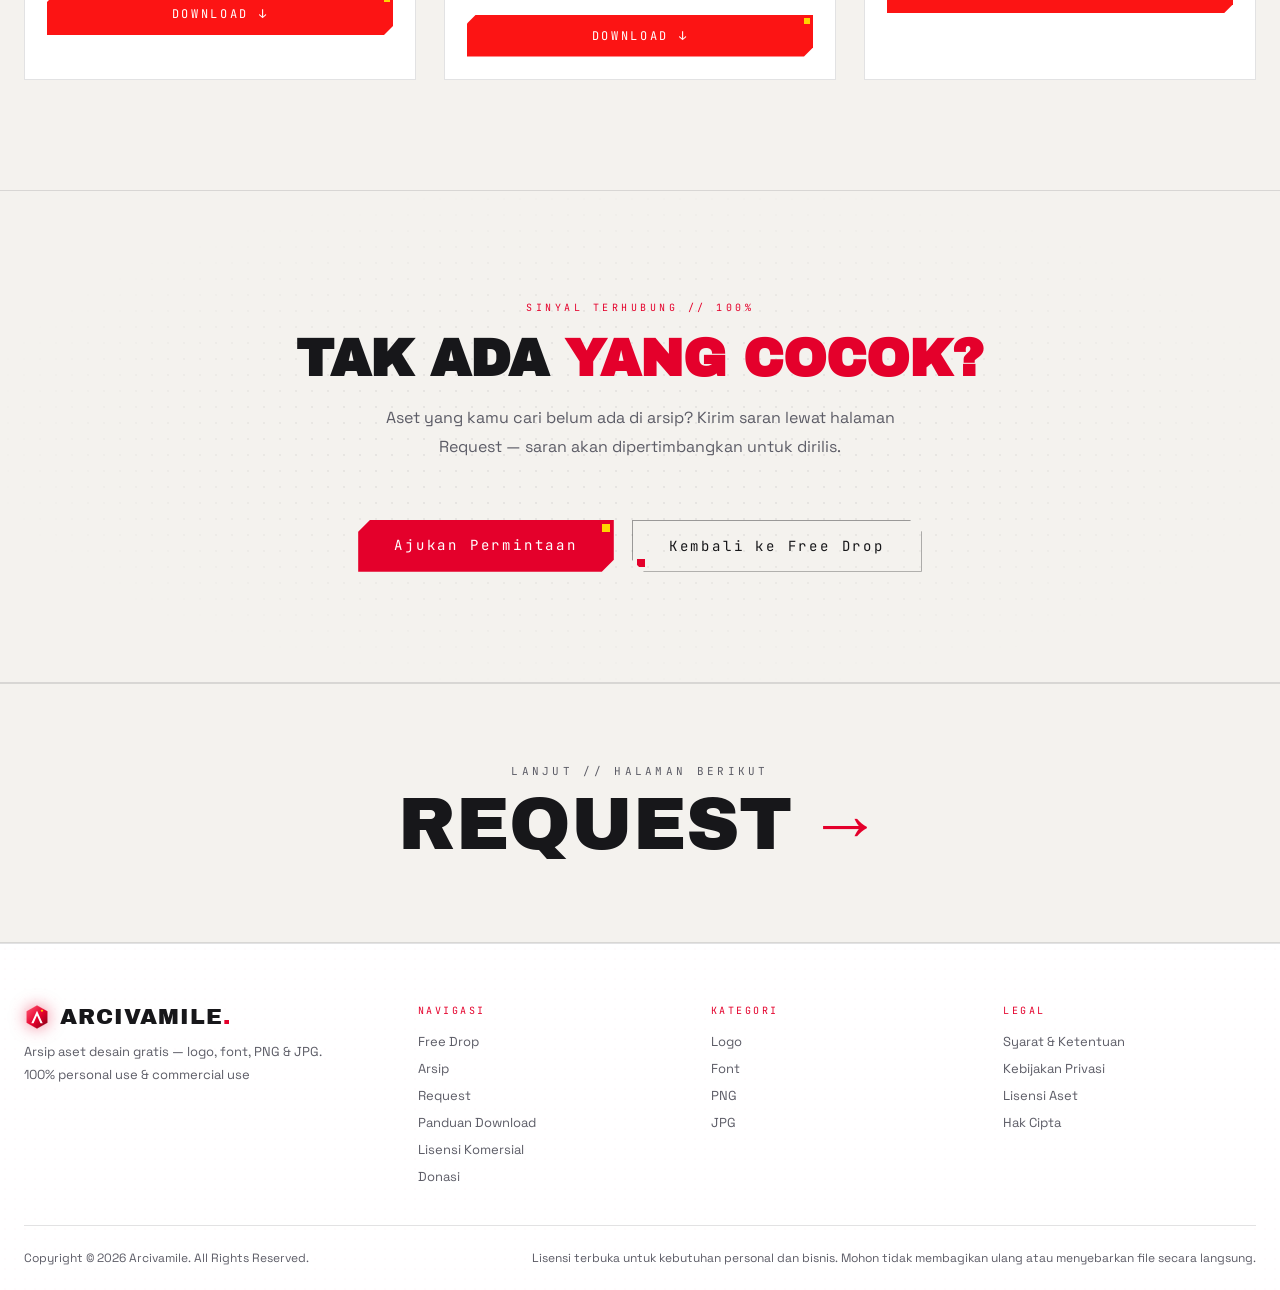
==== commit fd273f60: "Merge branch 'main' of https://github.com/a80ul/archivamile # Conflicts: #	arsip.html" ====
--- a/arsip.html
+++ b/arsip.html
@@ -1,311 +1,496 @@
-﻿<!DOCTYPE html>
+﻿<!doctype html>
 <html lang="id" data-theme="light">
-<head>
-  <meta charset="UTF-8">
-  <meta name="viewport" content="width=device-width, initial-scale=1.0">
-  <meta name="theme-color" content="#e4002b">
-  <!-- ===== GA4 ANALYTICS ===== -->
-  <script async src="https://www.googletagmanager.com/gtag/js?id=G-QKJG3S0D83"></script>
-  <script>
-    window.dataLayer = window.dataLayer || [];
-    function gtag() { dataLayer.push(arguments); }
-    gtag('js', new Date());
-    window.addEventListener('load', function () { gtag('config', 'G-QKJG3S0D83'); });
-  </script>
-  <link rel="icon" type="image/x-icon" href="favicon/favicon.ico">
-  <link rel="icon" type="image/png" sizes="32x32" href="favicon/favicon-32x32.png">
-  <link rel="icon" type="image/png" sizes="16x16" href="favicon/favicon-16x16.png">
-  <link rel="apple-touch-icon" sizes="180x180" href="favicon/apple-touch-icon.png">
-  <link rel="manifest" href="favicon/site.webmanifest">
-  <link rel="preload" href="fonts/archivo-black.woff2" as="font" type="font/woff2" crossorigin>
-  <link rel="preload" href="fonts/space-grotesk-400.woff2" as="font" type="font/woff2" crossorigin>
-  <link rel="preload" href="fonts/space-grotesk-700.woff2" as="font" type="font/woff2" crossorigin>
-  <link rel="preload" href="fonts/jetbrains-mono-400.woff2" as="font" type="font/woff2" crossorigin>
-  <link rel="preload" href="fonts/jetbrains-mono-700.woff2" as="font" type="font/woff2" crossorigin>
-  <title>ARSIP — Unduh Aset Desain Gratis: Logo, Font, PNG &amp; JPG | Arcivamile</title>
-  <meta name="description" content="Unduh aset desain gratis 100% karya asli Arcivamile: pack logo, font, PNG transparan & gambar JPG resolusi tinggi. Gratis personal & komersial.">
-  <link rel="canonical" href="https://arcivamile.my.id/arsip">
-  <meta property="og:type" content="website">
-  <meta property="og:site_name" content="ARCIVAMILE">
-  <meta property="og:title" content="ARSIP - ARCIVAMILE — Aset Desain Gratis">
-  <meta property="og:description" content="Semua kategori dalam satu tempat: logo, font, PNG &amp; JPG siap unduh. 100% Gratis">
-  <meta property="og:image" content="https://arcivamile.my.id/img/ogdata.png">
-  <meta property="og:image:type" content="image/png">
-  <meta property="og:image:width" content="1362">
-  <meta property="og:image:height" content="639">
-  <meta property="og:url" content="https://arcivamile.my.id/arsip">
-  <meta name="twitter:card" content="summary_large_image">
-  <meta name="twitter:title" content="ARSIP - ARCIVAMILE — Aset Desain Gratis">
-  <meta name="twitter:description" content="Semua kategori dalam satu tempat: logo, font, PNG &amp; JPG siap unduh. 100% Gratis">
-  <meta name="twitter:image" content="https://arcivamile.my.id/img/ogdata.png">
-  <script type="application/ld+json">
-  {
-    "@context": "https://schema.org",
-    "@graph": [
+  <head>
+    <meta charset="UTF-8" />
+    <meta name="viewport" content="width=device-width, initial-scale=1.0" />
+    <meta name="theme-color" content="#e4002b" />
+    <!-- ===== GA4 ANALYTICS ===== -->
+    <script
+      async
+      src="https://www.googletagmanager.com/gtag/js?id=G-QKJG3S0D83"
+    ></script>
+    <script>
+      window.dataLayer = window.dataLayer || [];
+      function gtag() {
+        dataLayer.push(arguments);
+      }
+      gtag("js", new Date());
+      window.addEventListener("load", function () {
+        gtag("config", "G-QKJG3S0D83");
+      });
+    </script>
+    <link rel="icon" type="image/x-icon" href="favicon/favicon.ico" />
+    <link
+      rel="icon"
+      type="image/png"
+      sizes="32x32"
+      href="favicon/favicon-32x32.png"
+    />
+    <link
+      rel="icon"
+      type="image/png"
+      sizes="16x16"
+      href="favicon/favicon-16x16.png"
+    />
+    <link
+      rel="apple-touch-icon"
+      sizes="180x180"
+      href="favicon/apple-touch-icon.png"
+    />
+    <link rel="manifest" href="favicon/site.webmanifest" />
+    <link
+      rel="preload"
+      href="fonts/archivo-black.woff2"
+      as="font"
+      type="font/woff2"
+      crossorigin
+    />
+    <link
+      rel="preload"
+      href="fonts/space-grotesk-400.woff2"
+      as="font"
+      type="font/woff2"
+      crossorigin
+    />
+    <link
+      rel="preload"
+      href="fonts/space-grotesk-700.woff2"
+      as="font"
+      type="font/woff2"
+      crossorigin
+    />
+    <link
+      rel="preload"
+      href="fonts/jetbrains-mono-400.woff2"
+      as="font"
+      type="font/woff2"
+      crossorigin
+    />
+    <link
+      rel="preload"
+      href="fonts/jetbrains-mono-700.woff2"
+      as="font"
+      type="font/woff2"
+      crossorigin
+    />
+    <title>
+      ARSIP — Unduh Aset Desain Gratis: Logo, Font, PNG &amp; JPG | Arcivamile
+    </title>
+    <meta
+      name="description"
+      content="Unduh aset desain gratis 100% karya asli Arcivamile: pack logo, font, PNG transparan & gambar JPG resolusi tinggi. Gratis personal & komersial."
+    />
+    <link rel="canonical" href="https://arcivamile.my.id/arsip" />
+    <meta property="og:type" content="website" />
+    <meta property="og:site_name" content="ARCIVAMILE" />
+    <meta
+      property="og:title"
+      content="ARSIP - ARCIVAMILE — Aset Desain Gratis"
+    />
+    <meta
+      property="og:description"
+      content="Semua kategori dalam satu tempat: logo, font, PNG &amp; JPG siap unduh. 100% Gratis"
+    />
+    <meta
+      property="og:image"
+      content="https://arcivamile.my.id/img/ogdata.png"
+    />
+    <meta property="og:image:type" content="image/png" />
+    <meta property="og:image:width" content="1362" />
+    <meta property="og:image:height" content="639" />
+    <meta property="og:url" content="https://arcivamile.my.id/arsip" />
+    <meta name="twitter:card" content="summary_large_image" />
+    <meta
+      name="twitter:title"
+      content="ARSIP - ARCIVAMILE — Aset Desain Gratis"
+    />
+    <meta
+      name="twitter:description"
+      content="Semua kategori dalam satu tempat: logo, font, PNG &amp; JPG siap unduh. 100% Gratis"
+    />
+    <meta
+      name="twitter:image"
+      content="https://arcivamile.my.id/img/ogdata.png"
+    />
+    <script type="application/ld+json">
       {
-        "@type": "WebSite",
-        "@id": "https://arcivamile.my.id/#website",
-        "name": "ARCIVAMILE",
-        "url": "https://arcivamile.my.id/",
-        "inLanguage": "id-ID"
-      },
-      {
-        "@type": "Organization",
-        "@id": "https://arcivamile.my.id/#organization",
-        "name": "ARCIVAMILE",
-        "url": "https://arcivamile.my.id/",
-        "logo": {
-          "@type": "ImageObject",
-          "url": "https://arcivamile.my.id/favicon/apple-touch-icon.png",
-          "width": 180,
-          "height": 180
-        },
-        "sameAs": ["https://saweria.co/Acivamile"]
-      },
-      {
-        "@type": "Person",
-        "@id": "https://arcivamile.my.id/#person",
-        "name": "Arcivamile",
-        "url": "https://arcivamile.my.id/",
-        "jobTitle": "Desainer & kreator aset desain gratis",
-        "sameAs": ["https://saweria.co/Acivamile"]
-      },
-      {
-        "@type": "Article",
-        "@id": "https://arcivamile.my.id/arsip#article",
-        "headline": "Arsip - Unduh Aset Desain Gratis: Logo, Font, PNG & JPG",
-        "description": "Unduh aset desain gratis 100% karya asli Arcivamile: pack logo, font, PNG transparan & gambar JPG resolusi tinggi.",
-        "inLanguage": "id-ID",
-        "mainEntityOfPage": "https://arcivamile.my.id/arsip",
-        "image": "https://arcivamile.my.id/img/ogdata.png",
-        "datePublished": "2026-08-07",
-        "dateModified": "2026-08-11",
-        "author": { "@id": "https://arcivamile.my.id/#person" },
-        "publisher": { "@id": "https://arcivamile.my.id/#organization" }
-      },
-      {
-        "@type": "BreadcrumbList",
-        "@id": "https://arcivamile.my.id/arsip#breadcrumb",
-        "itemListElement": [
+        "@context": "https://schema.org",
+        "@graph": [
           {
-            "@type": "ListItem",
-            "position": 1,
-            "name": "Free Drop",
-            "item": "https://arcivamile.my.id/freedrop"
+            "@type": "WebSite",
+            "@id": "https://arcivamile.my.id/#website",
+            "name": "ARCIVAMILE",
+            "url": "https://arcivamile.my.id/",
+            "inLanguage": "id-ID"
           },
           {
-            "@type": "ListItem",
-            "position": 2,
-            "name": "Arsip Aset",
-            "item": "https://arcivamile.my.id/arsip"
-          }
-        ]
-      },
-      {
-        "@type": "ItemList",
-        "@id": "https://arcivamile.my.id/arsip#aset",
-        "name": "Arsip Aset Gratis Arcivamile",
-        "itemListElement": [
-          {
-            "@type": "ListItem",
-            "position": 1,
-            "name": "MILKY CUP - MINI SERIES",
-            "url": "https://arcivamile.my.id/aset/milky-cup-mini-series",
-            "image": "https://arcivamile.my.id/img/thumb/pngmilkseries.jpg"
+            "@type": "Organization",
+            "@id": "https://arcivamile.my.id/#organization",
+            "name": "ARCIVAMILE",
+            "url": "https://arcivamile.my.id/",
+            "logo": {
+              "@type": "ImageObject",
+              "url": "https://arcivamile.my.id/favicon/apple-touch-icon.png",
+              "width": 180,
+              "height": 180
+            },
+            "sameAs": ["https://saweria.co/Acivamile"]
           },
           {
-            "@type": "ListItem",
-            "position": 2,
-            "name": "MASAKAN KAKI 5 - MINI SIZE",
-            "url": "https://arcivamile.my.id/aset/masakan-kaki5-mini-size",
-            "image": "https://arcivamile.my.id/img/thumb/kaki5abc.jpg"
+            "@type": "Person",
+            "@id": "https://arcivamile.my.id/#person",
+            "name": "Arcivamile",
+            "url": "https://arcivamile.my.id/",
+            "jobTitle": "Desainer & kreator aset desain gratis",
+            "sameAs": ["https://saweria.co/Acivamile"]
+          },
+          {
+            "@type": "Article",
+            "@id": "https://arcivamile.my.id/arsip#article",
+            "headline": "Arsip - Unduh Aset Desain Gratis: Logo, Font, PNG & JPG",
+            "description": "Unduh aset desain gratis 100% karya asli Arcivamile: pack logo, font, PNG transparan & gambar JPG resolusi tinggi.",
+            "inLanguage": "id-ID",
+            "mainEntityOfPage": "https://arcivamile.my.id/arsip",
+            "image": "https://arcivamile.my.id/img/ogdata.png",
+            "datePublished": "2026-08-07",
+            "dateModified": "2026-08-11",
+            "author": { "@id": "https://arcivamile.my.id/#person" },
+            "publisher": { "@id": "https://arcivamile.my.id/#organization" }
+          },
+          {
+            "@type": "BreadcrumbList",
+            "@id": "https://arcivamile.my.id/arsip#breadcrumb",
+            "itemListElement": [
+              {
+                "@type": "ListItem",
+                "position": 1,
+                "name": "Free Drop",
+                "item": "https://arcivamile.my.id/freedrop"
+              },
+              {
+                "@type": "ListItem",
+                "position": 2,
+                "name": "Arsip Aset",
+                "item": "https://arcivamile.my.id/arsip"
+              }
+            ]
+          },
+          {
+            "@type": "ItemList",
+            "@id": "https://arcivamile.my.id/arsip#aset",
+            "name": "Arsip Aset Gratis Arcivamile",
+            "itemListElement": [
+              {
+                "@type": "ListItem",
+                "position": 1,
+                "name": "MILKY CUP - MINI SERIES",
+                "url": "https://arcivamile.my.id/aset/milky-cup-mini-series",
+                "image": "https://arcivamile.my.id/img/thumb/pngmilkseries.jpg"
+              },
+              {
+                "@type": "ListItem",
+                "position": 2,
+                "name": "MASAKAN KAKI 5 - MINI SIZE",
+                "url": "https://arcivamile.my.id/aset/masakan-kaki5-mini-size",
+                "image": "https://arcivamile.my.id/img/thumb/kaki5abc.jpg"
+              }
+            ]
           }
         ]
       }
-    ]
-  }
-  </script>
-  <script>
-    (function () {
-      var t = localStorage.getItem('zzz-theme');
-      document.documentElement.setAttribute('data-theme', t === 'dark' ? 'dark' : 'light');
-    })();
-  </script>
-  <link rel="stylesheet" href="css/style.css">
-  <link rel="stylesheet" href="css/freebies.css">
-</head>
-<body>
-
-  <!-- ===== INTRO ===== -->
-  <div class="intro" id="intro">
-    <div class="intro-noise"></div>
-    <div class="intro-halftone"></div>
-    <button class="intro-skip" id="introSkip">SKIP &#9658;</button>
-    <div class="intro-center">
-      <div class="intro-logo" id="introLogo">
-        <svg class="logo-svg" viewBox="0 0 48 48" aria-hidden="true">
-          <defs>
-            <linearGradient id="lgIntro" x1="0" y1="0" x2="1" y2="1">
-              <stop offset="0" stop-color="#ff5a75"/>
-              <stop offset="0.55" stop-color="#e4002b"/>
-              <stop offset="1" stop-color="#7a0013"/>
-            </linearGradient>
-          </defs>
-          <path d="M24 2.5 L43.5 13.3 V34.7 L24 45.5 L4.5 34.7 V13.3 Z" fill="url(#lgIntro)"/>
-          <path d="M24 2.5 L43.5 13.3 V34.7 L24 45.5 L4.5 34.7 V13.3 Z" fill="none" stroke="rgba(255,255,255,.28)" stroke-width="1"/>
-          <path d="M24 12.5 L34.5 35.5 H30.4 L24 21 L17.6 35.5 H13.5 Z" fill="#fff"/>
-          <path d="M33.2 10 L35.6 12.4 L33.2 14.8 L30.8 12.4 Z" fill="#ffd400"/>
-        </svg>
-      </div>
-      <h1 class="intro-name" id="introName">ARSIP</h1>
-      <p class="intro-sub">FREE DROP // ARCIVAMILE</p>
-      <div class="intro-bar"><i></i></div>
-      <p class="intro-loading">MEMBUKA ARSIP<span class="load-dots">...</span></p>
-    </div>
-  </div>
-
-  <!-- ===== THEME FLASH ===== -->
-  <div class="theme-flash" id="themeFlash"></div>
-
-  <!-- ===== SCROLL PROGRESS ===== -->
-  <div class="scroll-progress"><i id="scrollBar"></i></div>
-
-  <!-- ===== NAVBAR ===== -->
-  <header class="navbar" id="navbar">
-    <div class="navbar-inner">
-      <span class="nav-corner nc-tl"></span>
-      <span class="nav-corner nc-tr"></span>
-      <span class="nav-corner nc-bl"></span>
-      <span class="nav-corner nc-br"></span>
-
-      <a href="freedrop" class="logo" data-logo>
-        <span class="logo-box">
+    </script>
+    <script>
+      (function () {
+        var t = localStorage.getItem("zzz-theme");
+        document.documentElement.setAttribute(
+          "data-theme",
+          t === "dark" ? "dark" : "light",
+        );
+      })();
+    </script>
+    <link rel="stylesheet" href="css/style.css" />
+    <link rel="stylesheet" href="css/freebies.css" />
+  </head>
+  <body>
+    <!-- ===== INTRO ===== -->
+    <div class="intro" id="intro">
+      <div class="intro-noise"></div>
+      <div class="intro-halftone"></div>
+      <button class="intro-skip" id="introSkip">SKIP &#9658;</button>
+      <div class="intro-center">
+        <div class="intro-logo" id="introLogo">
           <svg class="logo-svg" viewBox="0 0 48 48" aria-hidden="true">
             <defs>
-              <linearGradient id="lgNav" x1="0" y1="0" x2="1" y2="1">
-                <stop offset="0" stop-color="#ff5a75"/>
-                <stop offset="0.55" stop-color="#e4002b"/>
-                <stop offset="1" stop-color="#7a0013"/>
+              <linearGradient id="lgIntro" x1="0" y1="0" x2="1" y2="1">
+                <stop offset="0" stop-color="#ff5a75" />
+                <stop offset="0.55" stop-color="#e4002b" />
+                <stop offset="1" stop-color="#7a0013" />
               </linearGradient>
             </defs>
-            <path d="M24 2.5 L43.5 13.3 V34.7 L24 45.5 L4.5 34.7 V13.3 Z" fill="url(#lgNav)"/>
-            <path d="M24 2.5 L43.5 13.3 V34.7 L24 45.5 L4.5 34.7 V13.3 Z" fill="none" stroke="rgba(255,255,255,.28)" stroke-width="1"/>
-            <path d="M24 12.5 L34.5 35.5 H30.4 L24 21 L17.6 35.5 H13.5 Z" fill="#fff"/>
-            <path d="M33.2 10 L35.6 12.4 L33.2 14.8 L30.8 12.4 Z" fill="#ffd400"/>
+            <path
+              d="M24 2.5 L43.5 13.3 V34.7 L24 45.5 L4.5 34.7 V13.3 Z"
+              fill="url(#lgIntro)"
+            />
+            <path
+              d="M24 2.5 L43.5 13.3 V34.7 L24 45.5 L4.5 34.7 V13.3 Z"
+              fill="none"
+              stroke="rgba(255,255,255,.28)"
+              stroke-width="1"
+            />
+            <path
+              d="M24 12.5 L34.5 35.5 H30.4 L24 21 L17.6 35.5 H13.5 Z"
+              fill="#fff"
+            />
+            <path
+              d="M33.2 10 L35.6 12.4 L33.2 14.8 L30.8 12.4 Z"
+              fill="#ffd400"
+            />
           </svg>
-        </span>
-        <span class="logo-text">ARCIVAMILE<span class="logo-dot">.</span></span>
-      </a>
-      <span class="nav-tag"><i></i><b>FREE DROP</b> // 2026</span>
-      <span class="nav-stripe" aria-hidden="true"></span>
-
-      <nav class="nav-links" id="navLinks">
-        <a href="freedrop" class="nav-link" data-num="01"><span class="nav-txt">Free Drop</span></a>
-        <a href="arsip" class="nav-link active" data-num="02"><span class="nav-txt">Arsip</span></a>
-        <a href="request" class="nav-link" data-num="03"><span class="nav-txt">Request</span></a>
-        <span class="nav-indicator" id="navIndicator"></span>
-      </nav>
-
-      <div class="navbar-right">
-        <button class="theme-toggle" id="themeToggle" aria-label="Ganti tema cahaya">
-          <span class="tt-sun">&#9728;</span>
-          <span class="tt-knob"></span>
-          <span class="tt-moon">&#9788;</span>
-        </button>
-        <a href="arsip" class="nav-cta">Unduh Aset<span class="cta-corners"></span></a>
-      </div>
-
-      <button class="burger" id="burger" aria-label="Menu">
-        <span></span><span></span><span></span>
-      </button>
-    </div>
-  </header>
-
-  <main>
-  <!-- ===== MOBILE MENU ===== -->
-  <div class="mobile-menu" id="mobileMenu">
-    <div class="mobile-menu-bg" id="mobileMenuBg"></div>
-    <nav class="mobile-menu-links">
-      <a href="freedrop" data-num="01">Free Drop</a>
-      <a href="arsip" data-num="02" class="active">Arsip</a>
-      <a href="request" data-num="03">Request</a>
-    </nav>
-    <div class="mobile-menu-foot">
-      <span>LINK AKTIF // ARSIP</span>
-      <span class="mm-static">&#9612;&#9612;&#9612;&#9612;&#9612;&#9612;&#9612;</span>
-    </div>
-  </div>
-
-  <!-- ===== HERO ARSIP ===== -->
-  <section class="fd-hero" id="top">
-    <div class="hero-halftone"></div>
-    <div class="fd-grid-bg" aria-hidden="true"></div>
-    <svg class="fd-reticle" viewBox="0 0 100 100" aria-hidden="true">
-      <g fill="none" stroke="rgba(255,255,255,.22)" stroke-width="1.2">
-        <circle cx="50" cy="50" r="20"/>
-        <circle cx="50" cy="50" r="42" stroke-dasharray="3 7" opacity=".4"/>
-        <line x1="50" y1="18" x2="50" y2="30"/>
-        <line x1="50" y1="70" x2="50" y2="82"/>
-        <line x1="18" y1="50" x2="30" y2="50"/>
-        <line x1="70" y1="50" x2="82" y2="50"/>
-      </g>
-    </svg>
-    <div class="fd-vert vert-l">ARSIP ASET // VOL.01</div>
-    <div class="fd-vert vert-r">DOWNLOAD / ARCIVAMILE</div>
-
-    <div class="fd-hero-inner">
-      <div class="hero-brackets" aria-hidden="true">
-        <i class="br-tl"></i><i class="br-tr"></i><i class="br-bl"></i><i class="br-br"></i>
-      </div>
-      <p class="hero-kicker reveal">// FREE DROP — ARSIP ASET GRATIS</p>
-      <h1 class="fd-title">
-        <span class="line line-1">
-          <span class="glitch" data-text="ARSIP">ARSIP</span>
-        </span>
-        <span class="line line-2">
-          <span class="glitch" data-text="ASET.">ASET.</span>
-        </span>
-      </h1>
-      <p class="hero-sub reveal">Semua kategori dalam satu tempat — <span class="hl">logo</span>, <span class="hl">font</span>, sampai <span class="hl">PNG</span> &amp; <span class="hl">JPG</span> siap unduh.</p>
-      <p class="fd-answer reveal">Ini halaman <b>unduh aset desain gratis</b> Arcivamile: pack logo, font, PNG transparan, dan gambar JPG resolusi tinggi — 100% karya asli, bebas dipakai untuk personal maupun komersial. Pilih kategori, buka kartu aset, verifikasi sebagai manusia, lalu download langsung.</p>
-      <div class="fd-stats reveal">
-        <div class="fd-stat"><b id="statArsip">07</b><span>ARSIP</span></div>
-        <div class="fd-stat"><b id="statKategori">07</b><span>KATEGORI</span></div>
-        <div class="fd-stat"><b>100%</b><span>GRATIS</span></div>
-        <div class="fd-stat"><b>FREE</b><span>LICENSE</span></div>
+        </div>
+        <h1 class="intro-name" id="introName">ARSIP</h1>
+        <p class="intro-sub">FREE DROP // ARCIVAMILE</p>
+        <div class="intro-bar"><i></i></div>
+        <p class="intro-loading">
+          MEMBUKA ARSIP<span class="load-dots">...</span>
+        </p>
       </div>
     </div>
 
-    <div class="fd-tape" aria-hidden="true"></div>
-    <div class="hero-fade" aria-hidden="true"></div>
-  </section>
-
-  <!-- ===== MARQUEE ===== -->
-  <div class="marquee">
-    <div class="marquee-track">
-      <span class="mq-word"><i>LOGO</i></span><span class="mq-star">&#10022;</span><span class="mq-word"><i>FONT</i></span><span class="mq-star">&#10022;</span><span class="mq-word"><i>PNG</i></span><span class="mq-star">&#10022;</span><span class="mq-word"><i>JPG</i></span><span class="mq-star">&#10022;</span><span class="mq-word"><i>LOGO</i></span><span class="mq-star">&#10022;</span><span class="mq-word"><i>FONT</i></span><span class="mq-star">&#10022;</span><span class="mq-word"><i>PNG</i></span><span class="mq-star">&#10022;</span><span class="mq-word"><i>JPG</i></span><span class="mq-star">&#10022;</span><span class="mq-word"><i>LOGO</i></span><span class="mq-star">&#10022;</span><span class="mq-word"><i>FONT</i></span><span class="mq-star">&#10022;</span><span class="mq-word"><i>PNG</i></span><span class="mq-star">&#10022;</span><span class="mq-word"><i>JPG</i></span><span class="mq-star">&#10022;</span>
-      <span class="mq-word"><i>LOGO</i></span><span class="mq-star">&#10022;</span><span class="mq-word"><i>FONT</i></span><span class="mq-star">&#10022;</span><span class="mq-word"><i>PNG</i></span><span class="mq-star">&#10022;</span><span class="mq-word"><i>JPG</i></span><span class="mq-star">&#10022;</span><span class="mq-word"><i>LOGO</i></span><span class="mq-star">&#10022;</span><span class="mq-word"><i>FONT</i></span><span class="mq-star">&#10022;</span><span class="mq-word"><i>PNG</i></span><span class="mq-star">&#10022;</span><span class="mq-word"><i>JPG</i></span><span class="mq-star">&#10022;</span><span class="mq-word"><i>LOGO</i></span><span class="mq-star">&#10022;</span><span class="mq-word"><i>FONT</i></span><span class="mq-star">&#10022;</span><span class="mq-word"><i>PNG</i></span><span class="mq-star">&#10022;</span><span class="mq-word"><i>JPG</i></span><span class="mq-star">&#10022;</span>
-    </div>
-  </div>
-
-  <!-- ===== ARSIP ===== -->
-  <section class="section fd-section" id="freebies">
-    <div class="section-head reveal">
-      <span class="sec-num">[ 01 ]</span>
-      <h2 class="sec-title">ARSIP<span class="sec-title-accent">ASET</span></h2>
-      <div class="sec-line"></div>
-    </div>
-
-    <div class="fd-filter reveal">
-      <button class="fd-filter-btn active" data-filter="all">Semua</button>
-      <button class="fd-filter-btn" data-filter="logo">Logo</button>
-      <button class="fd-filter-btn" data-filter="font">Font</button>
-      <button class="fd-filter-btn" data-filter="png">PNG</button>
-      <button class="fd-filter-btn" data-filter="jpg">JPG</button>
-      <span class="fd-count" id="fdCount">07 / 07</span>
-    </div>
-
-    <!--
+    <!-- ===== THEME FLASH ===== -->
+    <div class="theme-flash" id="themeFlash"></div>
+
+    <!-- ===== SCROLL PROGRESS ===== -->
+    <div class="scroll-progress"><i id="scrollBar"></i></div>
+
+    <!-- ===== NAVBAR ===== -->
+    <header class="navbar" id="navbar">
+      <div class="navbar-inner">
+        <span class="nav-corner nc-tl"></span>
+        <span class="nav-corner nc-tr"></span>
+        <span class="nav-corner nc-bl"></span>
+        <span class="nav-corner nc-br"></span>
+
+        <a href="freedrop" class="logo" data-logo>
+          <span class="logo-box">
+            <svg class="logo-svg" viewBox="0 0 48 48" aria-hidden="true">
+              <defs>
+                <linearGradient id="lgNav" x1="0" y1="0" x2="1" y2="1">
+                  <stop offset="0" stop-color="#ff5a75" />
+                  <stop offset="0.55" stop-color="#e4002b" />
+                  <stop offset="1" stop-color="#7a0013" />
+                </linearGradient>
+              </defs>
+              <path
+                d="M24 2.5 L43.5 13.3 V34.7 L24 45.5 L4.5 34.7 V13.3 Z"
+                fill="url(#lgNav)"
+              />
+              <path
+                d="M24 2.5 L43.5 13.3 V34.7 L24 45.5 L4.5 34.7 V13.3 Z"
+                fill="none"
+                stroke="rgba(255,255,255,.28)"
+                stroke-width="1"
+              />
+              <path
+                d="M24 12.5 L34.5 35.5 H30.4 L24 21 L17.6 35.5 H13.5 Z"
+                fill="#fff"
+              />
+              <path
+                d="M33.2 10 L35.6 12.4 L33.2 14.8 L30.8 12.4 Z"
+                fill="#ffd400"
+              />
+            </svg>
+          </span>
+          <span class="logo-text"
+            >ARCIVAMILE<span class="logo-dot">.</span></span
+          >
+        </a>
+        <span class="nav-tag"><i></i><b>FREE DROP</b> // 2026</span>
+        <span class="nav-stripe" aria-hidden="true"></span>
+
+        <nav class="nav-links" id="navLinks">
+          <a href="freedrop" class="nav-link" data-num="01"
+            ><span class="nav-txt">Free Drop</span></a
+          >
+          <a href="arsip" class="nav-link active" data-num="02"
+            ><span class="nav-txt">Arsip</span></a
+          >
+          <a href="request" class="nav-link" data-num="03"
+            ><span class="nav-txt">Request</span></a
+          >
+          <span class="nav-indicator" id="navIndicator"></span>
+        </nav>
+
+        <div class="navbar-right">
+          <button
+            class="theme-toggle"
+            id="themeToggle"
+            aria-label="Ganti tema cahaya"
+          >
+            <span class="tt-sun">&#9728;</span>
+            <span class="tt-knob"></span>
+            <span class="tt-moon">&#9788;</span>
+          </button>
+          <a href="arsip" class="nav-cta"
+            >Unduh Aset<span class="cta-corners"></span
+          ></a>
+        </div>
+
+        <button class="burger" id="burger" aria-label="Menu">
+          <span></span><span></span><span></span>
+        </button>
+      </div>
+    </header>
+
+    <main>
+      <!-- ===== MOBILE MENU ===== -->
+      <div class="mobile-menu" id="mobileMenu">
+        <div class="mobile-menu-bg" id="mobileMenuBg"></div>
+        <nav class="mobile-menu-links">
+          <a href="freedrop" data-num="01">Free Drop</a>
+          <a href="arsip" data-num="02" class="active">Arsip</a>
+          <a href="request" data-num="03">Request</a>
+        </nav>
+        <div class="mobile-menu-foot">
+          <span>LINK AKTIF // ARSIP</span>
+          <span class="mm-static"
+            >&#9612;&#9612;&#9612;&#9612;&#9612;&#9612;&#9612;</span
+          >
+        </div>
+      </div>
+
+      <!-- ===== HERO ARSIP ===== -->
+      <section class="fd-hero" id="top">
+        <div class="hero-halftone"></div>
+        <div class="fd-grid-bg" aria-hidden="true"></div>
+        <svg class="fd-reticle" viewBox="0 0 100 100" aria-hidden="true">
+          <g fill="none" stroke="rgba(255,255,255,.22)" stroke-width="1.2">
+            <circle cx="50" cy="50" r="20" />
+            <circle
+              cx="50"
+              cy="50"
+              r="42"
+              stroke-dasharray="3 7"
+              opacity=".4"
+            />
+            <line x1="50" y1="18" x2="50" y2="30" />
+            <line x1="50" y1="70" x2="50" y2="82" />
+            <line x1="18" y1="50" x2="30" y2="50" />
+            <line x1="70" y1="50" x2="82" y2="50" />
+          </g>
+        </svg>
+        <div class="fd-vert vert-l">ARSIP ASET ARCIVAMILE</div>
+        <div class="fd-vert vert-r">LENGAKPI DESAINMU SEKARANG</div>
+
+        <div class="fd-hero-inner">
+          <div class="hero-brackets" aria-hidden="true">
+            <i class="br-tl"></i><i class="br-tr"></i><i class="br-bl"></i
+            ><i class="br-br"></i>
+          </div>
+          <p class="hero-kicker reveal">// FREE DROP — ARSIP ASET GRATIS</p>
+          <h1 class="fd-title">
+            <span class="line line-1">
+              <span class="glitch" data-text="ARSIP">ARSIP</span>
+            </span>
+            <span class="line line-2">
+              <span class="glitch" data-text="ASET.">ASET.</span>
+            </span>
+          </h1>
+          <p class="fd-answer reveal">
+            <b>Lengkapi project kreatifmu</b> dengan pilihan pack logo, font,
+            png transparan, serta gambar jpg resolusi tinggi. Tanpa royalti &
+            bebas guna baik untuk urusan pribadi maupun bisnis. Cukup pilih
+            kategori, verifikasi, dan simpan langsung ke perangkatmu!
+          </p>
+          <div class="fd-stats reveal">
+            <div class="fd-stat">
+              <b id="statArsip">07</b><span>ARSIP</span>
+            </div>
+            <div class="fd-stat">
+              <b id="statKategori">07</b><span>KATEGORI</span>
+            </div>
+            <div class="fd-stat"><b>100%</b><span>GRATIS</span></div>
+            <div class="fd-stat"><b>FREE</b><span>LICENSE</span></div>
+          </div>
+        </div>
+
+        <div class="fd-tape" aria-hidden="true"></div>
+        <div class="hero-fade" aria-hidden="true"></div>
+      </section>
+
+      <!-- ===== MARQUEE ===== -->
+      <div class="marquee">
+        <div class="marquee-track">
+          <span class="mq-word"><i>LOGO</i></span
+          ><span class="mq-star">&#10022;</span
+          ><span class="mq-word"><i>FONT</i></span
+          ><span class="mq-star">&#10022;</span
+          ><span class="mq-word"><i>PNG</i></span
+          ><span class="mq-star">&#10022;</span
+          ><span class="mq-word"><i>JPG</i></span
+          ><span class="mq-star">&#10022;</span
+          ><span class="mq-word"><i>LOGO</i></span
+          ><span class="mq-star">&#10022;</span
+          ><span class="mq-word"><i>FONT</i></span
+          ><span class="mq-star">&#10022;</span
+          ><span class="mq-word"><i>PNG</i></span
+          ><span class="mq-star">&#10022;</span
+          ><span class="mq-word"><i>JPG</i></span
+          ><span class="mq-star">&#10022;</span
+          ><span class="mq-word"><i>LOGO</i></span
+          ><span class="mq-star">&#10022;</span
+          ><span class="mq-word"><i>FONT</i></span
+          ><span class="mq-star">&#10022;</span
+          ><span class="mq-word"><i>PNG</i></span
+          ><span class="mq-star">&#10022;</span
+          ><span class="mq-word"><i>JPG</i></span
+          ><span class="mq-star">&#10022;</span>
+          <span class="mq-word"><i>LOGO</i></span
+          ><span class="mq-star">&#10022;</span
+          ><span class="mq-word"><i>FONT</i></span
+          ><span class="mq-star">&#10022;</span
+          ><span class="mq-word"><i>PNG</i></span
+          ><span class="mq-star">&#10022;</span
+          ><span class="mq-word"><i>JPG</i></span
+          ><span class="mq-star">&#10022;</span
+          ><span class="mq-word"><i>LOGO</i></span
+          ><span class="mq-star">&#10022;</span
+          ><span class="mq-word"><i>FONT</i></span
+          ><span class="mq-star">&#10022;</span
+          ><span class="mq-word"><i>PNG</i></span
+          ><span class="mq-star">&#10022;</span
+          ><span class="mq-word"><i>JPG</i></span
+          ><span class="mq-star">&#10022;</span
+          ><span class="mq-word"><i>LOGO</i></span
+          ><span class="mq-star">&#10022;</span
+          ><span class="mq-word"><i>FONT</i></span
+          ><span class="mq-star">&#10022;</span
+          ><span class="mq-word"><i>PNG</i></span
+          ><span class="mq-star">&#10022;</span
+          ><span class="mq-word"><i>JPG</i></span
+          ><span class="mq-star">&#10022;</span>
+        </div>
+      </div>
+
+      <!-- ===== ARSIP ===== -->
+      <section class="section fd-section" id="freebies">
+        <div class="section-head reveal">
+          <span class="sec-num">[ 01 ]</span>
+          <h2 class="sec-title">
+            ARSIP<span class="sec-title-accent">ASET</span>
+          </h2>
+          <div class="sec-line"></div>
+        </div>
+
+        <div class="fd-filter reveal">
+          <button class="fd-filter-btn active" data-filter="all">Semua</button>
+          <button class="fd-filter-btn" data-filter="logo">Logo</button>
+          <button class="fd-filter-btn" data-filter="font">Font</button>
+          <button class="fd-filter-btn" data-filter="png">PNG</button>
+          <button class="fd-filter-btn" data-filter="jpg">JPG</button>
+          <span class="fd-count" id="fdCount">07 / 07</span>
+        </div>
+
+        <!--
       ============================================================
       CARA ISI ARSIP (tinggal ganti isinya, tanpa JS apa pun)
       ------------------------------------------------------------
@@ -333,12 +518,11 @@
       ============================================================
     -->
 
-    <div class="fd-grid" id="fdGrid">
-
-      <!-- ============================================================
+        <div class="fd-grid" id="fdGrid">
+          <!-- ============================================================
            ====== KATEGORI LOGO  //  warna #e4002b ======
            ============================================================ -->
-      <!-- <article class="fd-card reveal"
+          <!-- <article class="fd-card reveal"
         data-cat="logo"
         style="--tc:#e4002b"
         data-creator="Karya Asli — Arcivamile"
@@ -363,10 +547,10 @@
         </div>
       </article> -->
 
-      <!-- ============================================================
+          <!-- ============================================================
            ====== KATEGORI FONT  //  warna #ff9a00 ======
            ============================================================ -->
-      <!-- <article class="fd-card reveal"
+          <!-- <article class="fd-card reveal"
         data-cat="font"
         style="--tc:#ff9a00"
         data-creator="Karya Asli — Arcivamile"
@@ -391,58 +575,86 @@
         </div>
       </article> -->
 
-      <!-- ============================================================
+          <!-- ============================================================
            ====== KATEGORI PNG ======
            ============================================================ -->
-      <article class="fd-card reveal"
-        data-cat="png"
-        style="--tc:#fc1414"
-        data-creator="Arcivamile"
-        data-date="3 Agustus 2026"
-        data-format="PNG"
-        data-size="17.85 MB"
-        data-license="Free personal &amp; commercial"
-        data-detail="aset/milky-cup-mini-series">
-        <div class="fd-tile">
-          <img class="fd-thumb" src="img/thumb/pngmilkseries.jpg" alt="MILKY CUP - MINI SERIES" onerror="this.remove()">
-          <span>P</span>
-          <b>PNG</b>
-        </div>
-        <div class="fd-body">
-          <span class="fd-cat">PNG</span>
-          <h3>MILKY CUP - MINI SERIES</h3>
-          <p>Lengkapi desainmu dengan gambar gambar menarik dari milky cup - mini series, download sekarang!</p>
-          <div class="fd-meta">
-            <span>PNG</span><span>17.85 MB</span>
-          </div>
-          <a href="https://drive.google.com/uc?export=download&id=1bR7w0iiPsWWa10v8Jj8x-UbnvpKACyRV" target="_blank" rel="noopener" class="fd-btn">DOWNLOAD &#8595;<span></span></a>
-        </div>
-      </article>
-
-      <article class="fd-card reveal"
-        data-cat="png"
-        style="--tc:#fc1414"
-        data-creator="Arcivamile"
-        data-date="7 Agustus 2026"
-        data-format="PNG"
-        data-size="40.58 MB"
-        data-license="Free personal &amp; commercial"
-        data-detail="aset/masakan-kaki5-mini-size">
-        <div class="fd-tile">
-          <img class="fd-thumb" src="img/thumb/kaki5abc.jpg" alt="MASAKAN KAKI 5 - MINI SIZE" onerror="this.remove()">
-          <span>P</span>
-          <b>PNG</b>
-        </div>
-        <div class="fd-body">
-          <span class="fd-cat">PNG</span>
-          <h3>MASAKAN KAKI 5 - MINI SIZE</h3>
-          <p>Bingung nyari aset makanan kaki 5? aku sediakan aset masakan kaki 5 yang pasti sering kamu jumpai, download sekarang!</p>
-          <div class="fd-meta">
-            <span>PNG</span><span>40.58 MB</span>
-          </div>
-          <a href="https://download1589.mediafire.com/7qdciory84yg0Iz1JjrLqosnZ5nzTfSqccRGKcXaoCGQ8jOcPN2BSJCVxzJrerNNorJxx2PA3LsjPiyZLJ-n9_Qzs8KrALTJXCuNfYdCoCXHG_ddX9YHVL3aZVJBpqtbik0mRMerPYYU7kjCzPIOdVvntgNpPbCtxyXJqcjJkA/eexyzyq9jkrub5d/MASAKAN+KAKI+5+ABC+-+LITE.zip" target="_blank" rel="noopener" class="fd-btn">DOWNLOAD &#8595;<span></span></a>
-        </div>
-      </article>
+          <article
+            class="fd-card reveal"
+            data-cat="png"
+            style="--tc: #fc1414"
+            data-creator="Arcivamile"
+            data-date="3 Agustus 2026"
+            data-format="PNG"
+            data-size="17.85 MB"
+            data-license="Free personal &amp; commercial"
+            data-detail="aset/milky-cup-mini-series"
+          >
+            <div class="fd-tile">
+              <img
+                class="fd-thumb"
+                src="img/thumb/pngmilkseries.jpg"
+                alt="MILKY CUP - MINI SERIES"
+                onerror="this.remove()"
+              />
+              <span>P</span>
+              <b>PNG</b>
+            </div>
+            <div class="fd-body">
+              <span class="fd-cat">PNG</span>
+              <h3>MILKY CUP - MINI SERIES</h3>
+              <p>
+                Lengkapi desainmu dengan gambar gambar menarik dari milky cup -
+                mini series, download sekarang!
+              </p>
+              <div class="fd-meta"><span>PNG</span><span>17.85 MB</span></div>
+              <a
+                href="https://drive.google.com/uc?export=download&id=1bR7w0iiPsWWa10v8Jj8x-UbnvpKACyRV"
+                target="_blank"
+                rel="noopener"
+                class="fd-btn"
+                >DOWNLOAD &#8595;<span></span
+              ></a>
+            </div>
+          </article>
+
+          <article
+            class="fd-card reveal"
+            data-cat="png"
+            style="--tc: #fc1414"
+            data-creator="Arcivamile"
+            data-date="7 Agustus 2026"
+            data-format="PNG"
+            data-size="40.58 MB"
+            data-license="Free personal &amp; commercial"
+            data-detail="aset/masakan-kaki5-mini-size"
+          >
+            <div class="fd-tile">
+              <img
+                class="fd-thumb"
+                src="img/thumb/kaki5abc.jpg"
+                alt="MASAKAN KAKI 5 - MINI SIZE"
+                onerror="this.remove()"
+              />
+              <span>P</span>
+              <b>PNG</b>
+            </div>
+            <div class="fd-body">
+              <span class="fd-cat">PNG</span>
+              <h3>MASAKAN KAKI 5 - MINI SIZE</h3>
+              <p>
+                Bingung nyari aset makanan kaki 5? aku sediakan aset masakan
+                kaki 5 yang pasti sering kamu jumpai, download sekarang!
+              </p>
+              <div class="fd-meta"><span>PNG</span><span>40.58 MB</span></div>
+              <a
+                href="https://download1589.mediafire.com/7qdciory84yg0Iz1JjrLqosnZ5nzTfSqccRGKcXaoCGQ8jOcPN2BSJCVxzJrerNNorJxx2PA3LsjPiyZLJ-n9_Qzs8KrALTJXCuNfYdCoCXHG_ddX9YHVL3aZVJBpqtbik0mRMerPYYU7kjCzPIOdVvntgNpPbCtxyXJqcjJkA/eexyzyq9jkrub5d/MASAKAN+KAKI+5+ABC+-+LITE.zip"
+                target="_blank"
+                rel="noopener"
+                class="fd-btn"
+                >DOWNLOAD &#8595;<span></span
+              ></a>
+            </div>
+          </article>
 
       <article class="fd-card reveal"
         data-cat="png"
@@ -469,10 +681,10 @@
         </div>
       </article>
 
-      <!-- ============================================================
+          <!-- ============================================================
            ====== KATEGORI JPG  //  warna #8a8aff ======
            ============================================================ -->
-      <!-- <article class="fd-card reveal"
+          <!-- <article class="fd-card reveal"
         data-cat="jpg"
         style="--tc:#8a8aff"
         data-creator="Karya Asli — Arcivamile"
@@ -496,160 +708,245 @@
           <a href="#" target="_blank" rel="noopener" class="fd-btn">DOWNLOAD &#8595;<span></span></a>
         </div>
       </article> -->
-
-    </div>
-
-    <div class="fd-empty" id="fdEmpty">
-      <span class="fd-empty-label">ARSIP KOSONG</span>
-      <h3>Belum Ada Aset di Kategori Ini</h3>
-      <p>Geser ke kategori lain, atau ajukan permintaan aset gratis.</p>
-    </div>
-  </section>
-
-  <!-- ===== CTA ===== -->
-  <section class="fd-cta">
-    <div class="hero-halftone"></div>
-    <div class="fd-cta-inner reveal">
-      <span class="cp-label">SINYAL TERHUBUNG // 100%</span>
-      <h2 class="fd-cta-title">TAK ADA <span class="hl">YANG COCOK?</span></h2>
-      <p>Aset yang kamu cari belum ada di arsip? Kirim saran lewat halaman Request — saran akan dipertimbangkan untuk dirilis.</p>
-      <div class="hero-cta">
-        <a href="request" class="btn btn-red">Ajukan Permintaan<span></span></a>
-        <a href="freedrop" class="btn btn-ghost">Kembali ke Free Drop<span></span></a>
+        </div>
+
+        <div class="fd-empty" id="fdEmpty">
+          <span class="fd-empty-label">ARSIP KOSONG</span>
+          <h3>Belum Ada Aset di Kategori Ini</h3>
+          <p>Geser ke kategori lain, atau ajukan permintaan aset gratis.</p>
+        </div>
+      </section>
+
+      <!-- ===== CTA ===== -->
+      <section class="fd-cta">
+        <div class="hero-halftone"></div>
+        <div class="fd-cta-inner reveal">
+          <span class="cp-label">SINYAL TERHUBUNG // 100%</span>
+          <h2 class="fd-cta-title">
+            TAK ADA <span class="hl">YANG COCOK?</span>
+          </h2>
+          <p>
+            Aset yang kamu cari belum ada di arsip? Kirim saran lewat halaman
+            Request — saran akan dipertimbangkan untuk dirilis.
+          </p>
+          <div class="hero-cta">
+            <a href="request" class="btn btn-red"
+              >Ajukan Permintaan<span></span
+            ></a>
+            <a href="freedrop" class="btn btn-ghost"
+              >Kembali ke Free Drop<span></span
+            ></a>
+          </div>
+        </div>
+      </section>
+
+      <!-- ===== LANJUT KE REQUEST ===== -->
+      <section class="fd-next">
+        <a href="request" class="fd-next-link">
+          <span class="fd-next-label">LANJUT // HALAMAN BERIKUT</span>
+          <span class="fd-next-title"
+            >REQUEST<span class="fd-next-arrow">&#8594;</span></span
+          >
+        </a>
+      </section>
+
+      <!-- ===== FOOTER ===== -->
+    </main>
+    <footer class="footer">
+      <div class="footer-noise"></div>
+      <div class="footer-top">
+        <div class="footer-brand">
+          <div class="footer-logo-row">
+            <span class="footer-logo">
+              <svg class="logo-svg" viewBox="0 0 48 48" aria-hidden="true">
+                <defs>
+                  <linearGradient id="lgFoot" x1="0" y1="0" x2="1" y2="1">
+                    <stop offset="0" stop-color="#ff5a75" />
+                    <stop offset="0.55" stop-color="#e4002b" />
+                    <stop offset="1" stop-color="#7a0013" />
+                  </linearGradient>
+                </defs>
+                <path
+                  d="M24 2.5 L43.5 13.3 V34.7 L24 45.5 L4.5 34.7 V13.3 Z"
+                  fill="url(#lgFoot)"
+                />
+                <path
+                  d="M24 2.5 L43.5 13.3 V34.7 L24 45.5 L4.5 34.7 V13.3 Z"
+                  fill="none"
+                  stroke="rgba(255,255,255,.28)"
+                  stroke-width="1"
+                />
+                <path
+                  d="M24 12.5 L34.5 35.5 H30.4 L24 21 L17.6 35.5 H13.5 Z"
+                  fill="#fff"
+                />
+                <path
+                  d="M33.2 10 L35.6 12.4 L33.2 14.8 L30.8 12.4 Z"
+                  fill="#ffd400"
+                />
+              </svg>
+            </span>
+            <span class="footer-name"
+              >ARCIVAMILE<span class="logo-dot">.</span></span
+            >
+          </div>
+          <p>
+            Arsip aset desain gratis — logo, font, PNG &amp; JPG. 100% personal
+            use & commercial use
+          </p>
+        </div>
+        <div class="footer-col">
+          <span class="footer-col-title">NAVIGASI</span>
+          <a href="freedrop">Free Drop</a>
+          <a href="arsip">Arsip</a>
+          <a href="request">Request</a>
+          <a href="artikel/cara-download-aset-gratis">Panduan Download</a>
+          <a href="artikel/aset-gratis-untuk-komersial">Lisensi Komersial</a>
+          <a href="freedrop#donasi">Donasi</a>
+        </div>
+        <div class="footer-col">
+          <span class="footer-col-title">KATEGORI</span>
+          <a href="arsip">Logo</a>
+          <a href="arsip">Font</a>
+          <a href="arsip">PNG</a>
+          <a href="arsip">JPG</a>
+        </div>
+        <div class="footer-col">
+          <span class="footer-col-title">LEGAL</span>
+          <a href="#" data-legal="terms">Syarat &amp; Ketentuan</a>
+          <a href="#" data-legal="privacy">Kebijakan Privasi</a>
+          <a href="#" data-legal="license">Lisensi Aset</a>
+          <a href="#" data-legal="copyright">Hak Cipta</a>
+        </div>
+      </div>
+      <div class="footer-bottom">
+        <p>Copyright &copy; 2026 Arcivamile. All Rights Reserved.</p>
+        <p class="footer-tip">
+          Lisensi terbuka untuk kebutuhan personal dan bisnis. Mohon tidak
+          membagikan ulang atau menyebarkan file secara langsung.
+        </p>
+      </div>
+    </footer>
+
+    <!-- ===== POPUP INFO DOWNLOAD ===== -->
+    <div class="fd-modal" id="fdModal">
+      <div class="fd-modal-bg" id="fdModalBg"></div>
+      <div class="fd-modal-panel">
+        <span class="fd-modal-cat" id="mCat">ASET</span>
+        <h3 id="mTitle">Judul Aset</h3>
+        <p id="mDesc">Deskripsi aset.</p>
+        <div class="fd-modal-info">
+          <div><span>KREATOR</span><b id="mCreator">-</b></div>
+          <div><span>DIUPLOAD</span><b id="mDate">-</b></div>
+          <div><span>FORMAT</span><b id="mFormat">-</b></div>
+          <div><span>UKURAN</span><b id="mSize">-</b></div>
+          <div class="fd-modal-license">
+            <span>LISENSI</span><b id="mLicense">-</b>
+          </div>
+        </div>
+        <p class="fd-modal-note">
+          Aset ini merupakan karya asli Arcivamile. Dengan mengunduh, kamu
+          menyatakan tidak akan membagikan ulang aset ini dalam bentuk apa pun.
+        </p>
+
+        <div class="fd-modal-guard" id="fdGuard">
+          <div class="fd-guard-box">
+            <span class="fd-guard-label">VERIFIKASI MANUSIA // ANTI-SPAM</span>
+            <div id="cf-turnstile"></div>
+            <button
+              type="button"
+              class="fd-guard-fallback"
+              id="fdGuardFallback"
+              hidden
+            >
+              SAYA BUKAN ROBOT &#10003;
+            </button>
+            <label class="fd-guard-agree">
+              <input type="checkbox" id="fdAgree" />
+              <span
+                >Saya setuju untuk <b>tidak membagikan ulang</b> aset ini, dan
+                mengakui bahwa aset ini adalah <b>karya asli Arcivamile</b>.
+                Dilarang mengunggah ulang dalam bentuk apa pun.</span
+              >
+            </label>
+            <p class="fd-guard-msg" id="fdGuardMsg"></p>
+          </div>
+        </div>
+        <div class="fd-modal-actions">
+          <a
+            href="#"
+            target="_blank"
+            rel="noopener"
+            class="btn btn-red locked"
+            id="mDownload"
+            ><span class="fd-mdl-label">VERIFIKASI DULU</span><span></span
+          ></a>
+          <a href="#" class="btn btn-ghost" id="mClose">TUTUP<span></span></a>
+        </div>
       </div>
     </div>
-  </section>
-
-  <!-- ===== LANJUT KE REQUEST ===== -->
-  <section class="fd-next">
-    <a href="request" class="fd-next-link">
-      <span class="fd-next-label">LANJUT // HALAMAN BERIKUT</span>
-      <span class="fd-next-title">REQUEST<span class="fd-next-arrow">&#8594;</span></span>
-    </a>
-  </section>
-
-  <!-- ===== FOOTER ===== -->
-  </main>
-  <footer class="footer">
-    <div class="footer-noise"></div>
-    <div class="footer-top">
-      <div class="footer-brand">
-        <div class="footer-logo-row">
-          <span class="footer-logo">
-            <svg class="logo-svg" viewBox="0 0 48 48" aria-hidden="true">
-              <defs>
-                <linearGradient id="lgFoot" x1="0" y1="0" x2="1" y2="1">
-                  <stop offset="0" stop-color="#ff5a75"/>
-                  <stop offset="0.55" stop-color="#e4002b"/>
-                  <stop offset="1" stop-color="#7a0013"/>
-                </linearGradient>
-              </defs>
-              <path d="M24 2.5 L43.5 13.3 V34.7 L24 45.5 L4.5 34.7 V13.3 Z" fill="url(#lgFoot)"/>
-              <path d="M24 2.5 L43.5 13.3 V34.7 L24 45.5 L4.5 34.7 V13.3 Z" fill="none" stroke="rgba(255,255,255,.28)" stroke-width="1"/>
-              <path d="M24 12.5 L34.5 35.5 H30.4 L24 21 L17.6 35.5 H13.5 Z" fill="#fff"/>
-              <path d="M33.2 10 L35.6 12.4 L33.2 14.8 L30.8 12.4 Z" fill="#ffd400"/>
-            </svg>
-          </span>
-          <span class="footer-name">ARCIVAMILE<span class="logo-dot">.</span></span>
-        </div>
-        <p>Arsip aset desain gratis — logo, font, PNG &amp; JPG. 100% karya asli Arcivamile, tanpa bagikan ulang.</p>
-      </div>
-      <div class="footer-col">
-        <span class="footer-col-title">NAVIGASI</span>
-        <a href="freedrop">Free Drop</a>
-        <a href="arsip">Arsip</a>
-        <a href="request">Request</a>
-        <a href="artikel/cara-download-aset-gratis">Panduan Download</a>
-        <a href="artikel/aset-gratis-untuk-komersial">Lisensi Komersial</a>
-        <a href="freedrop#donasi">Donasi</a>
-      </div>
-      <div class="footer-col">
-        <span class="footer-col-title">KATEGORI</span>
-        <a href="arsip">Logo</a>
-        <a href="arsip">Font</a>
-        <a href="arsip">PNG</a>
-        <a href="arsip">JPG</a>
-      </div>
-      <div class="footer-col">
-        <span class="footer-col-title">LEGAL</span>
-        <a href="#" data-legal="terms">Syarat &amp; Ketentuan</a>
-        <a href="#" data-legal="privacy">Kebijakan Privasi</a>
-        <a href="#" data-legal="license">Lisensi Aset</a>
-        <a href="#" data-legal="copyright">Hak Cipta</a>
+
+    <!-- cursor -->
+    <div class="cursor" id="cursor" aria-hidden="true">
+      <svg
+        viewBox="0 0 32 32"
+        fill="none"
+        xmlns="http://www.w3.org/2000/svg"
+        aria-hidden="true"
+      >
+        <defs>
+          <linearGradient
+            id="curGrad"
+            x1="1"
+            y1="1"
+            x2="24"
+            y2="31"
+            gradientUnits="userSpaceOnUse"
+          >
+            <stop offset="0" stop-color="#ff5a4a" />
+            <stop offset=".55" stop-color="#e4002b" />
+            <stop offset="1" stop-color="#a3001f" />
+          </linearGradient>
+        </defs>
+        <path
+          class="cur-glow"
+          d="M1 1 L1 26.5 L9 18.5 L14.5 31 L20 28.5 L14.5 16.5 L24 16.5 Z"
+          fill="url(#curGrad)"
+          stroke="#ff3b30"
+          stroke-width="1.6"
+          stroke-linejoin="round"
+          stroke-linecap="round"
+        />
+        <path
+          class="cur-tip"
+          d="M2.6 2.6 L2.6 20.5 L7.6 15.5 Z"
+          fill="#ffb3a7"
+          opacity=".9"
+        />
+      </svg>
+    </div>
+
+    <script
+      src="https://challenges.cloudflare.com/turnstile/v0/api.js?render=explicit"
+      async
+      defer
+    ></script>
+    <!-- ===== POPUP LEGAL ===== -->
+    <div class="fd-legal-modal" id="fdLegalModal">
+      <div class="fd-legal-bg" id="fdLegalBg"></div>
+      <div class="fd-legal-panel">
+        <div class="fd-legal-head">
+          <span class="fd-legal-cat" id="legalCat">LEGAL</span>
+          <button class="fd-legal-close" id="legalClose" aria-label="Tutup">
+            &#10005;
+          </button>
+        </div>
+        <h3 id="legalTitle">Dokumen</h3>
+        <div class="fd-legal-body" id="legalBody"></div>
+        <p class="fd-legal-foot">Terakhir diperbarui: 2 Agustus 2026</p>
       </div>
     </div>
-    <div class="footer-bottom">
-      <p>Copyright &copy; 2026 Arcivamile. All Rights Reserved. Terakhir diperbarui: 11 Agustus 2026.</p>
-      <p class="footer-tip">Semua aset 100% karya asli. Dilarang membagikan ulang dalam bentuk apa pun.</p>
-    </div>
-  </footer>
-
-  <!-- ===== POPUP INFO DOWNLOAD ===== -->
-  <div class="fd-modal" id="fdModal">
-    <div class="fd-modal-bg" id="fdModalBg"></div>
-    <div class="fd-modal-panel">
-      <span class="fd-modal-cat" id="mCat">ASET</span>
-      <h3 id="mTitle">Judul Aset</h3>
-      <p id="mDesc">Deskripsi aset.</p>
-      <div class="fd-modal-info">
-        <div><span>KREATOR</span><b id="mCreator">-</b></div>
-        <div><span>DIUPLOAD</span><b id="mDate">-</b></div>
-        <div><span>FORMAT</span><b id="mFormat">-</b></div>
-        <div><span>UKURAN</span><b id="mSize">-</b></div>
-        <div class="fd-modal-license"><span>LISENSI</span><b id="mLicense">-</b></div>
-      </div>
-      <p class="fd-modal-note">Aset ini merupakan karya asli Arcivamile. Dengan mengunduh, kamu menyatakan tidak akan membagikan ulang aset ini dalam bentuk apa pun.</p>
-      <p class="fd-modal-detail"><a href="#" id="mDetail" target="_blank" rel="noopener">Lihat halaman detail aset &#8599;</a></p>
-      
-      <div class="fd-modal-guard" id="fdGuard">
-        <div class="fd-guard-box">
-          <span class="fd-guard-label">VERIFIKASI MANUSIA // ANTI-SPAM</span>
-          <div id="cf-turnstile"></div>
-          <button type="button" class="fd-guard-fallback" id="fdGuardFallback" hidden>SAYA BUKAN ROBOT &#10003;</button>
-          <label class="fd-guard-agree">
-            <input type="checkbox" id="fdAgree">
-            <span>Saya setuju untuk <b>tidak membagikan ulang</b> aset ini, dan mengakui bahwa aset ini adalah <b>karya asli Arcivamile</b>. Dilarang mengunggah ulang dalam bentuk apa pun.</span>
-          </label>
-          <p class="fd-guard-msg" id="fdGuardMsg"></p>
-        </div>
-      </div>
-      <div class="fd-modal-actions">
-        <a href="#" target="_blank" rel="noopener" class="btn btn-red locked" id="mDownload"><span class="fd-mdl-label">VERIFIKASI DULU</span><span></span></a>
-        <a href="#" class="btn btn-ghost" id="mClose">TUTUP<span></span></a>
-      </div>
-    </div>
-  </div>
-
-  <!-- cursor -->
-  <div class="cursor" id="cursor" aria-hidden="true">
-    <svg viewBox="0 0 32 32" fill="none" xmlns="http://www.w3.org/2000/svg" aria-hidden="true">
-      <defs>
-        <linearGradient id="curGrad" x1="1" y1="1" x2="24" y2="31" gradientUnits="userSpaceOnUse">
-          <stop offset="0" stop-color="#ff5a4a"/>
-          <stop offset=".55" stop-color="#e4002b"/>
-          <stop offset="1" stop-color="#a3001f"/>
-        </linearGradient>
-      </defs>
-      <path class="cur-glow" d="M1 1 L1 26.5 L9 18.5 L14.5 31 L20 28.5 L14.5 16.5 L24 16.5 Z" fill="url(#curGrad)" stroke="#ff3b30" stroke-width="1.6" stroke-linejoin="round" stroke-linecap="round"/>
-      <path class="cur-tip" d="M2.6 2.6 L2.6 20.5 L7.6 15.5 Z" fill="#ffb3a7" opacity=".9"/>
-    </svg>
-  </div>
-
-  <script src="https://challenges.cloudflare.com/turnstile/v0/api.js?render=explicit" async defer></script>
-  <!-- ===== POPUP LEGAL ===== -->
-  <div class="fd-legal-modal" id="fdLegalModal">
-    <div class="fd-legal-bg" id="fdLegalBg"></div>
-    <div class="fd-legal-panel">
-      <div class="fd-legal-head">
-        <span class="fd-legal-cat" id="legalCat">LEGAL</span>
-        <button class="fd-legal-close" id="legalClose" aria-label="Tutup">&#10005;</button>
-      </div>
-      <h3 id="legalTitle">Dokumen</h3>
-      <div class="fd-legal-body" id="legalBody"></div>
-      <p class="fd-legal-foot">Terakhir diperbarui: 2 Agustus 2026</p>
-    </div>
-  </div>
-
-  <script src="js/freebies.js"></script>
-</body>
+
+    <script src="js/freebies.js"></script>
+  </body>
 </html>
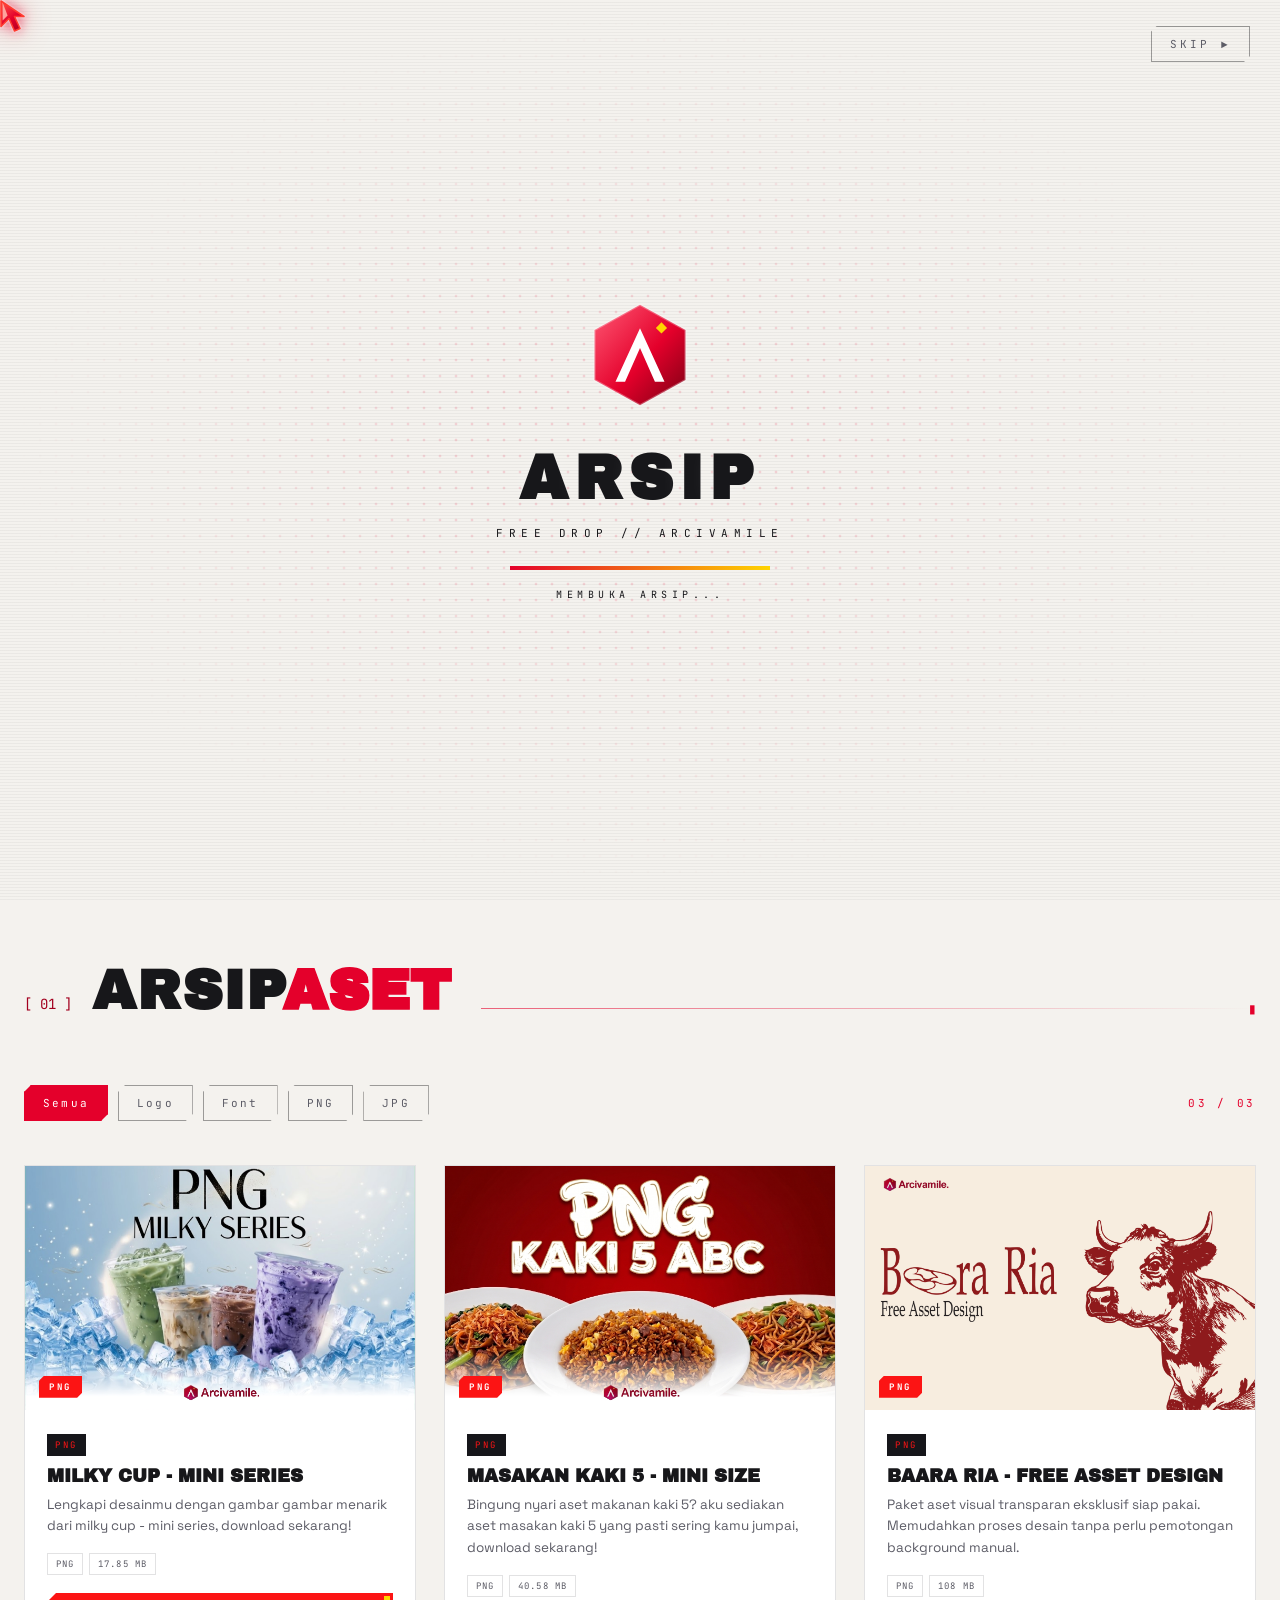
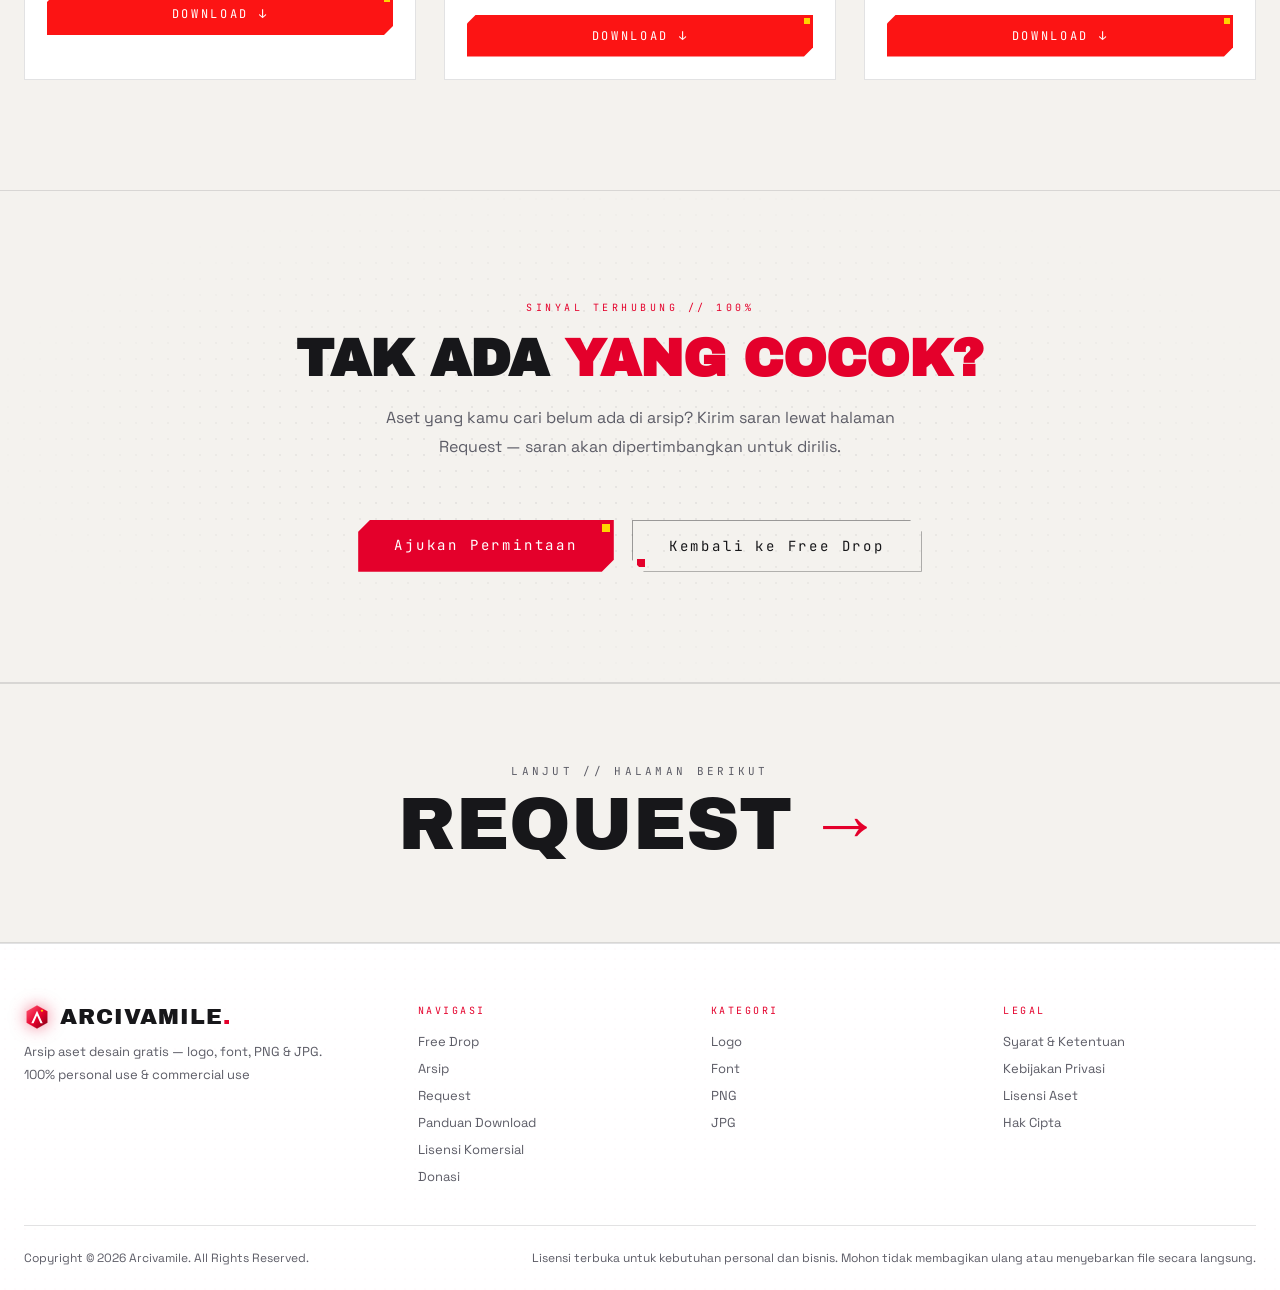
==== commit 99068f5d: "update comment" ====
--- a/arsip.html
+++ b/arsip.html
@@ -656,30 +656,44 @@
             </div>
           </article>
 
-      <article class="fd-card reveal"
-        data-cat="png"
-        style="--tc:#fc1414"
-        data-creator="Arcivamile"
-        data-date="8 Oktober 2026"
-        data-format="PNG"
-        data-size="108 MB"
-        data-license="Free personal &amp; commercial"
-        data-detail="aset/baararia">
-        <div class="fd-tile">
-          <img class="fd-thumb" src="img/thumb/baararia.png" alt="baara ria - free asset design" onerror="this.remove()">
-          <span>P</span>
-          <b>PNG</b>
-        </div>
-        <div class="fd-body">
-          <span class="fd-cat">PNG</span>
-          <h3>BAARA RIA - FREE ASSET DESIGN</h3>
-          <p>KOSONG</p>
-          <div class="fd-meta">
-            <span>PNG</span><span>108 MB</span>
-          </div>
-          <a href="https://drive.google.com/file/d/1mvar3dAyYkWzU0gRDssU4bFuSjIqP3ag/view?usp=sharing" target="_blank" rel="noopener" class="fd-btn">DOWNLOAD &#8595;<span></span></a>
-        </div>
-      </article>
+          <article
+            class="fd-card reveal"
+            data-cat="png"
+            style="--tc: #fc1414"
+            data-creator="Arcivamile"
+            data-date="8 Oktober 2026"
+            data-format="PNG"
+            data-size="108 MB"
+            data-license="Free personal &amp; commercial"
+            data-detail="aset/baararia"
+          >
+            <div class="fd-tile">
+              <img
+                class="fd-thumb"
+                src="img/thumb/baararia.png"
+                alt="baara ria - free asset design"
+                onerror="this.remove()"
+              />
+              <span>P</span>
+              <b>PNG</b>
+            </div>
+            <div class="fd-body">
+              <span class="fd-cat">PNG</span>
+              <h3>BAARA RIA - FREE ASSET DESIGN</h3>
+              <p>
+                Paket aset visual transparan eksklusif siap pakai. Memudahkan
+                proses desain tanpa perlu pemotongan background manual.
+              </p>
+              <div class="fd-meta"><span>PNG</span><span>108 MB</span></div>
+              <a
+                href="https://drive.google.com/file/d/1mvar3dAyYkWzU0gRDssU4bFuSjIqP3ag/view?usp=sharing"
+                target="_blank"
+                rel="noopener"
+                class="fd-btn"
+                >DOWNLOAD &#8595;<span></span
+              ></a>
+            </div>
+          </article>
 
           <!-- ============================================================
            ====== KATEGORI JPG  //  warna #8a8aff ======
